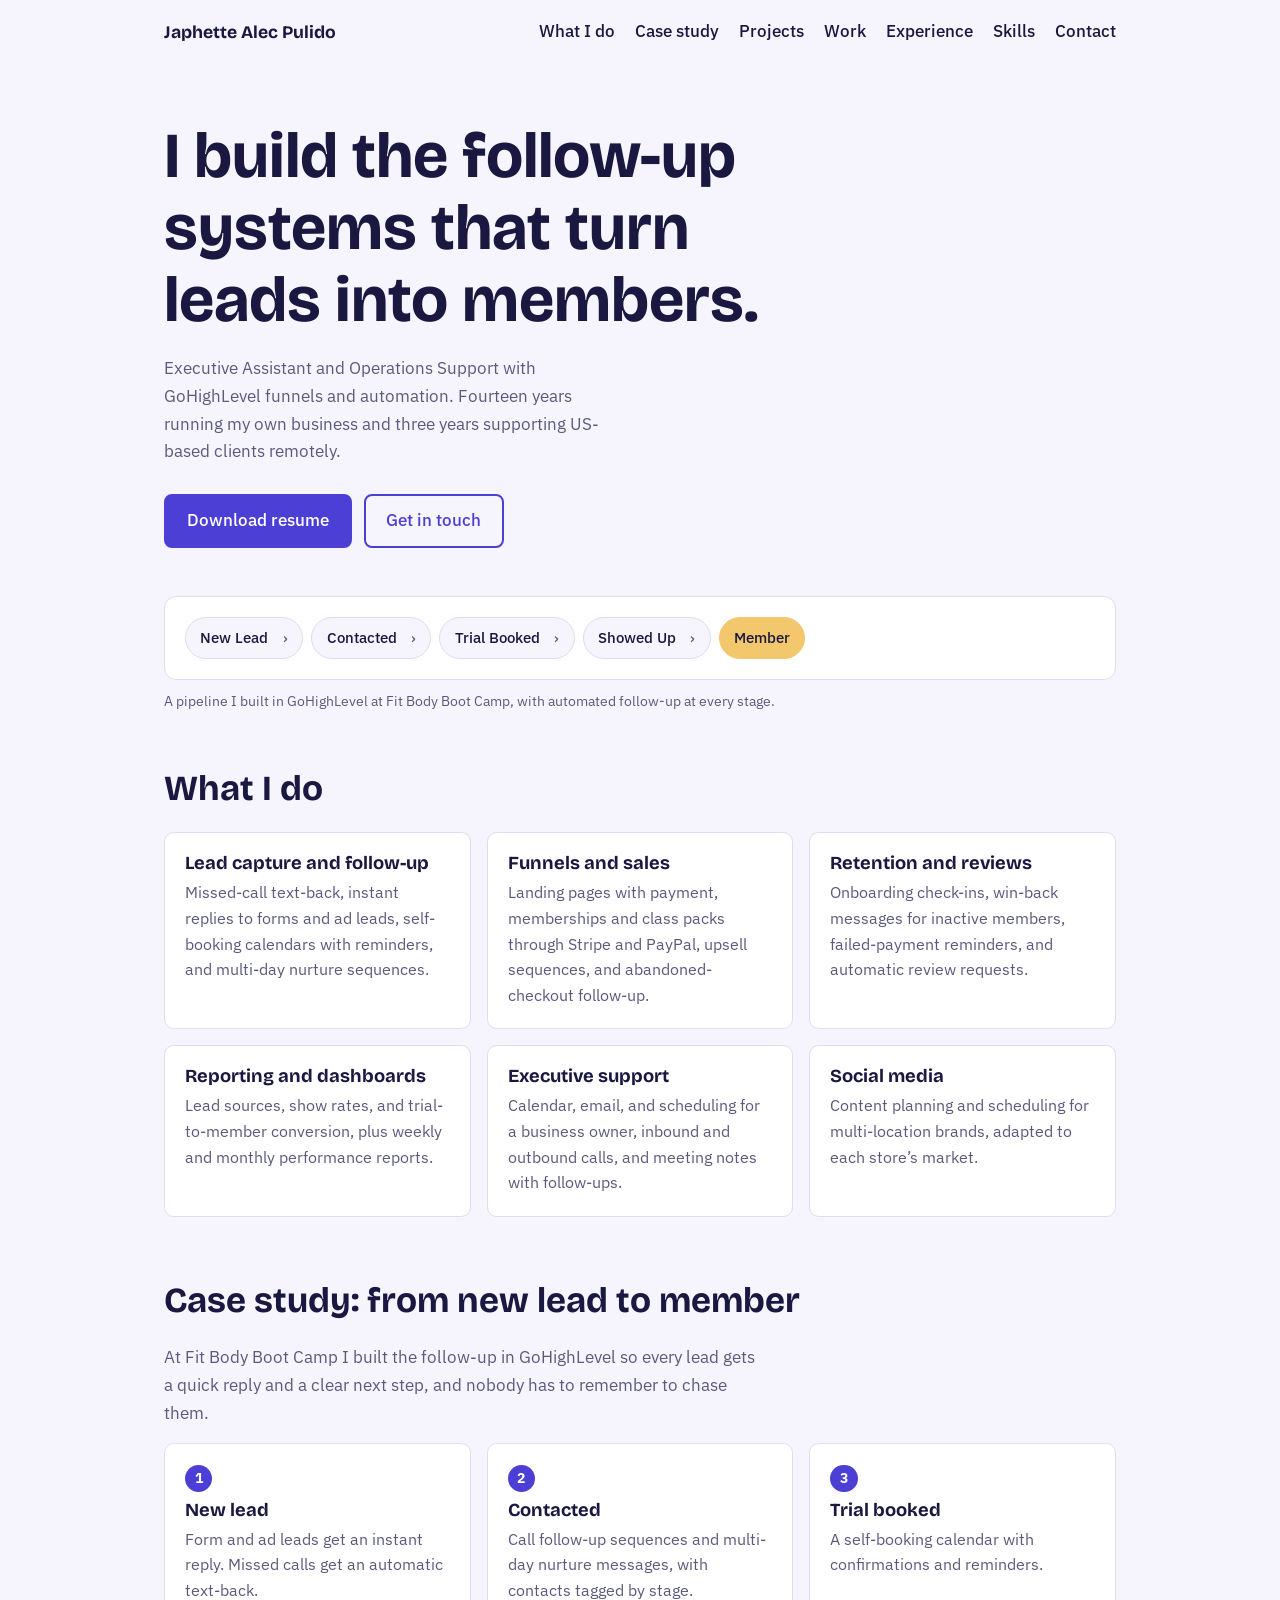
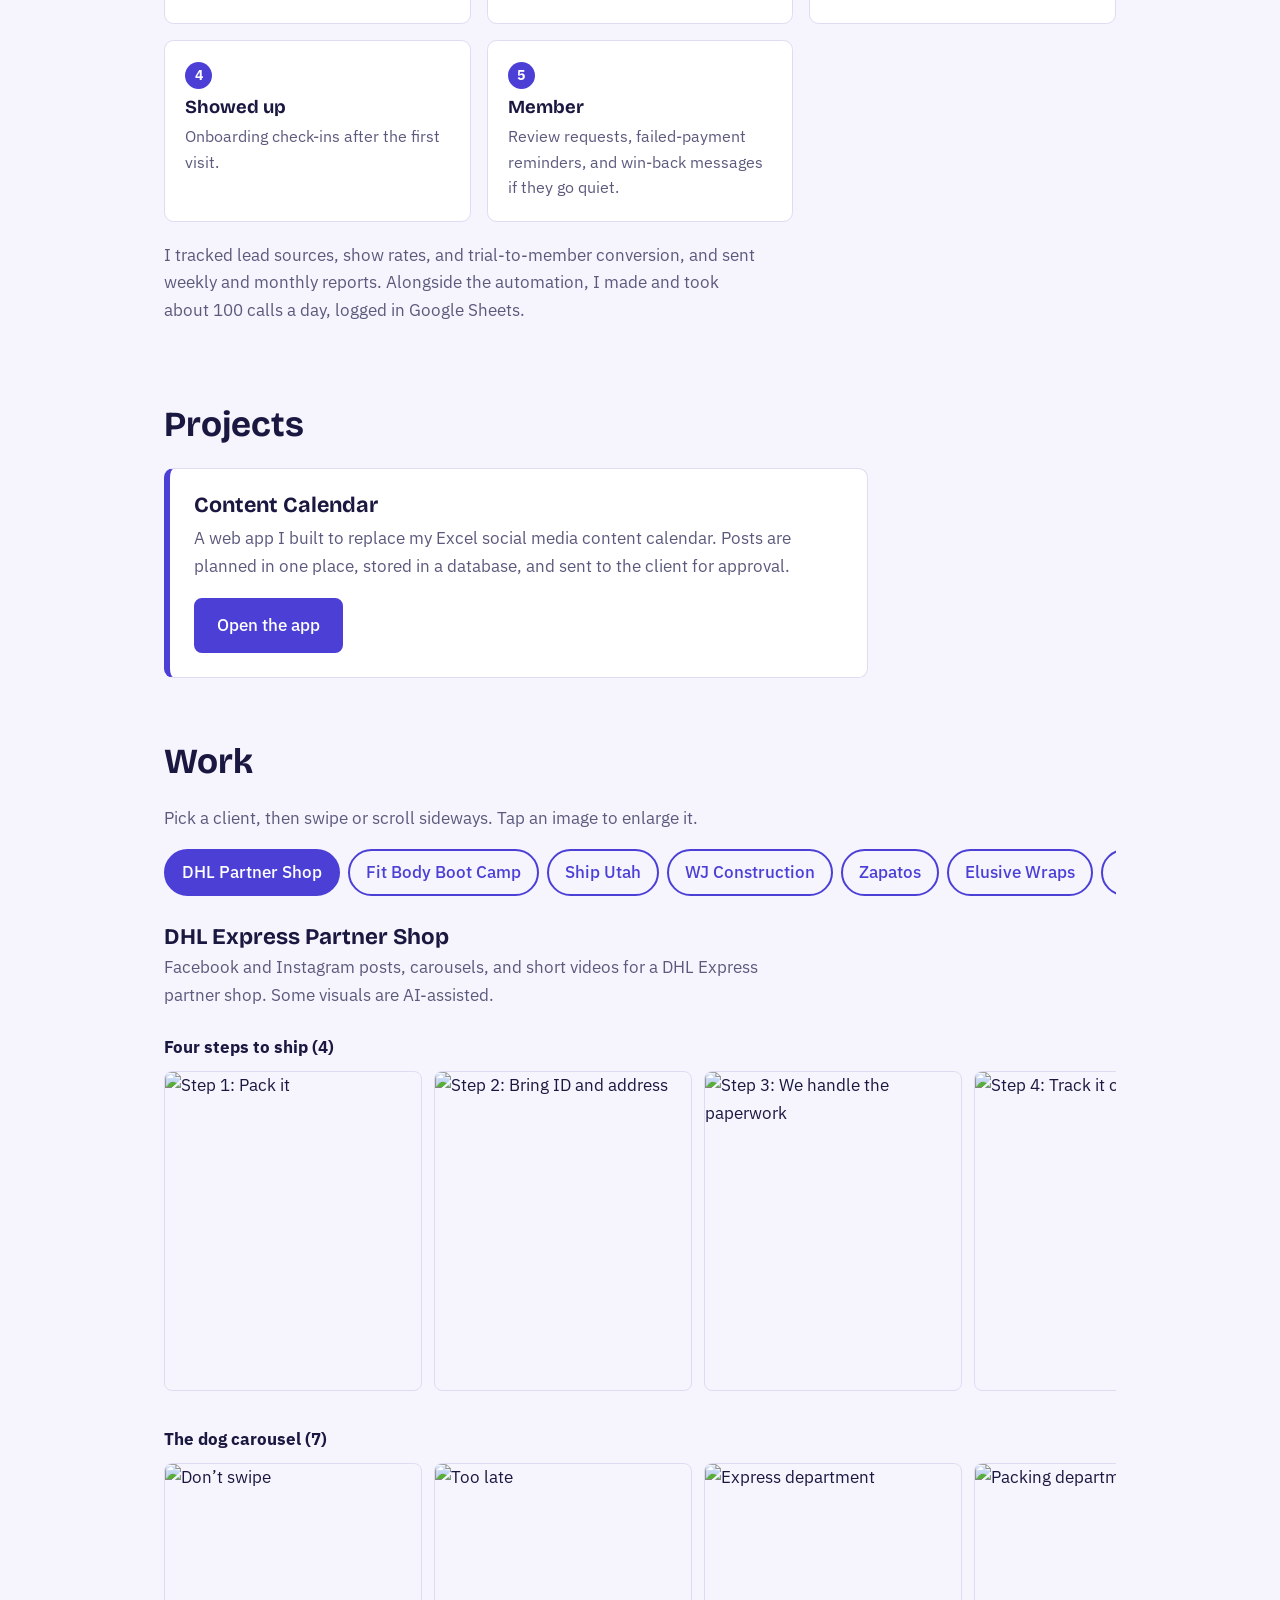
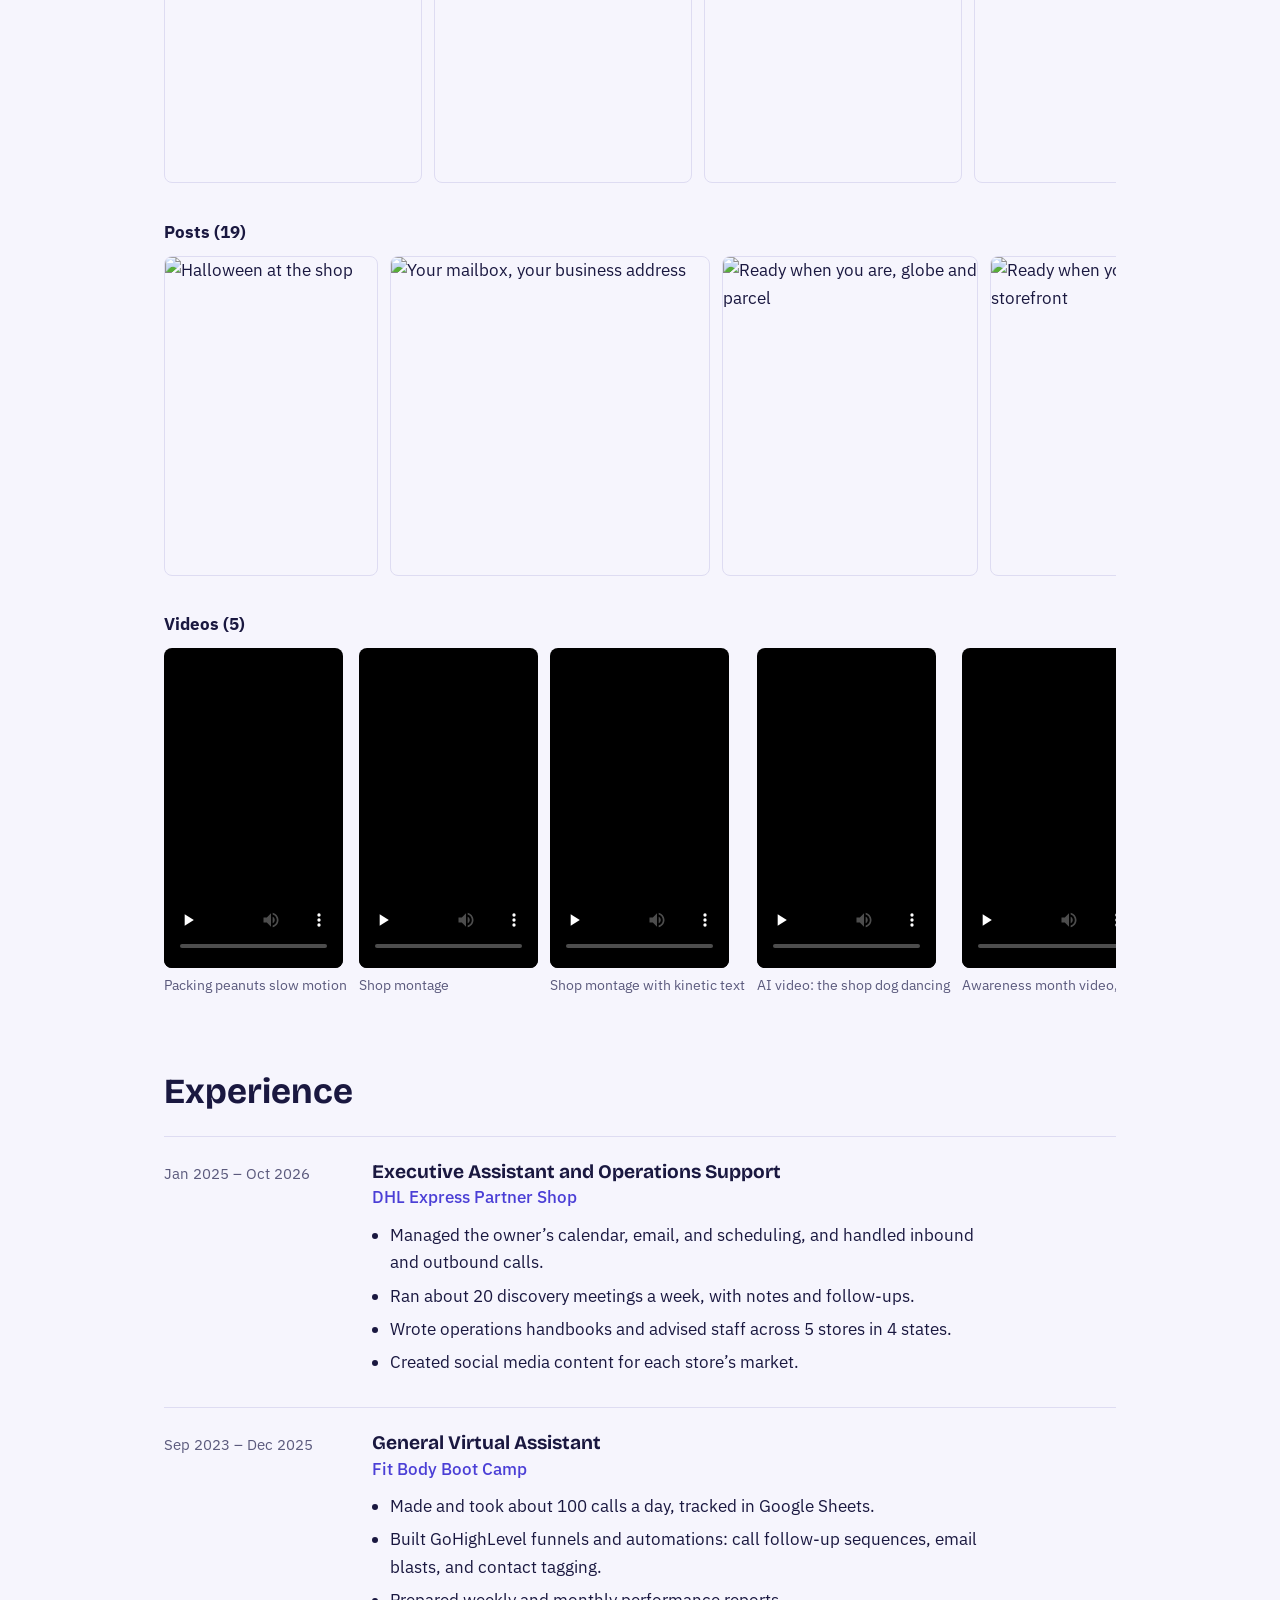
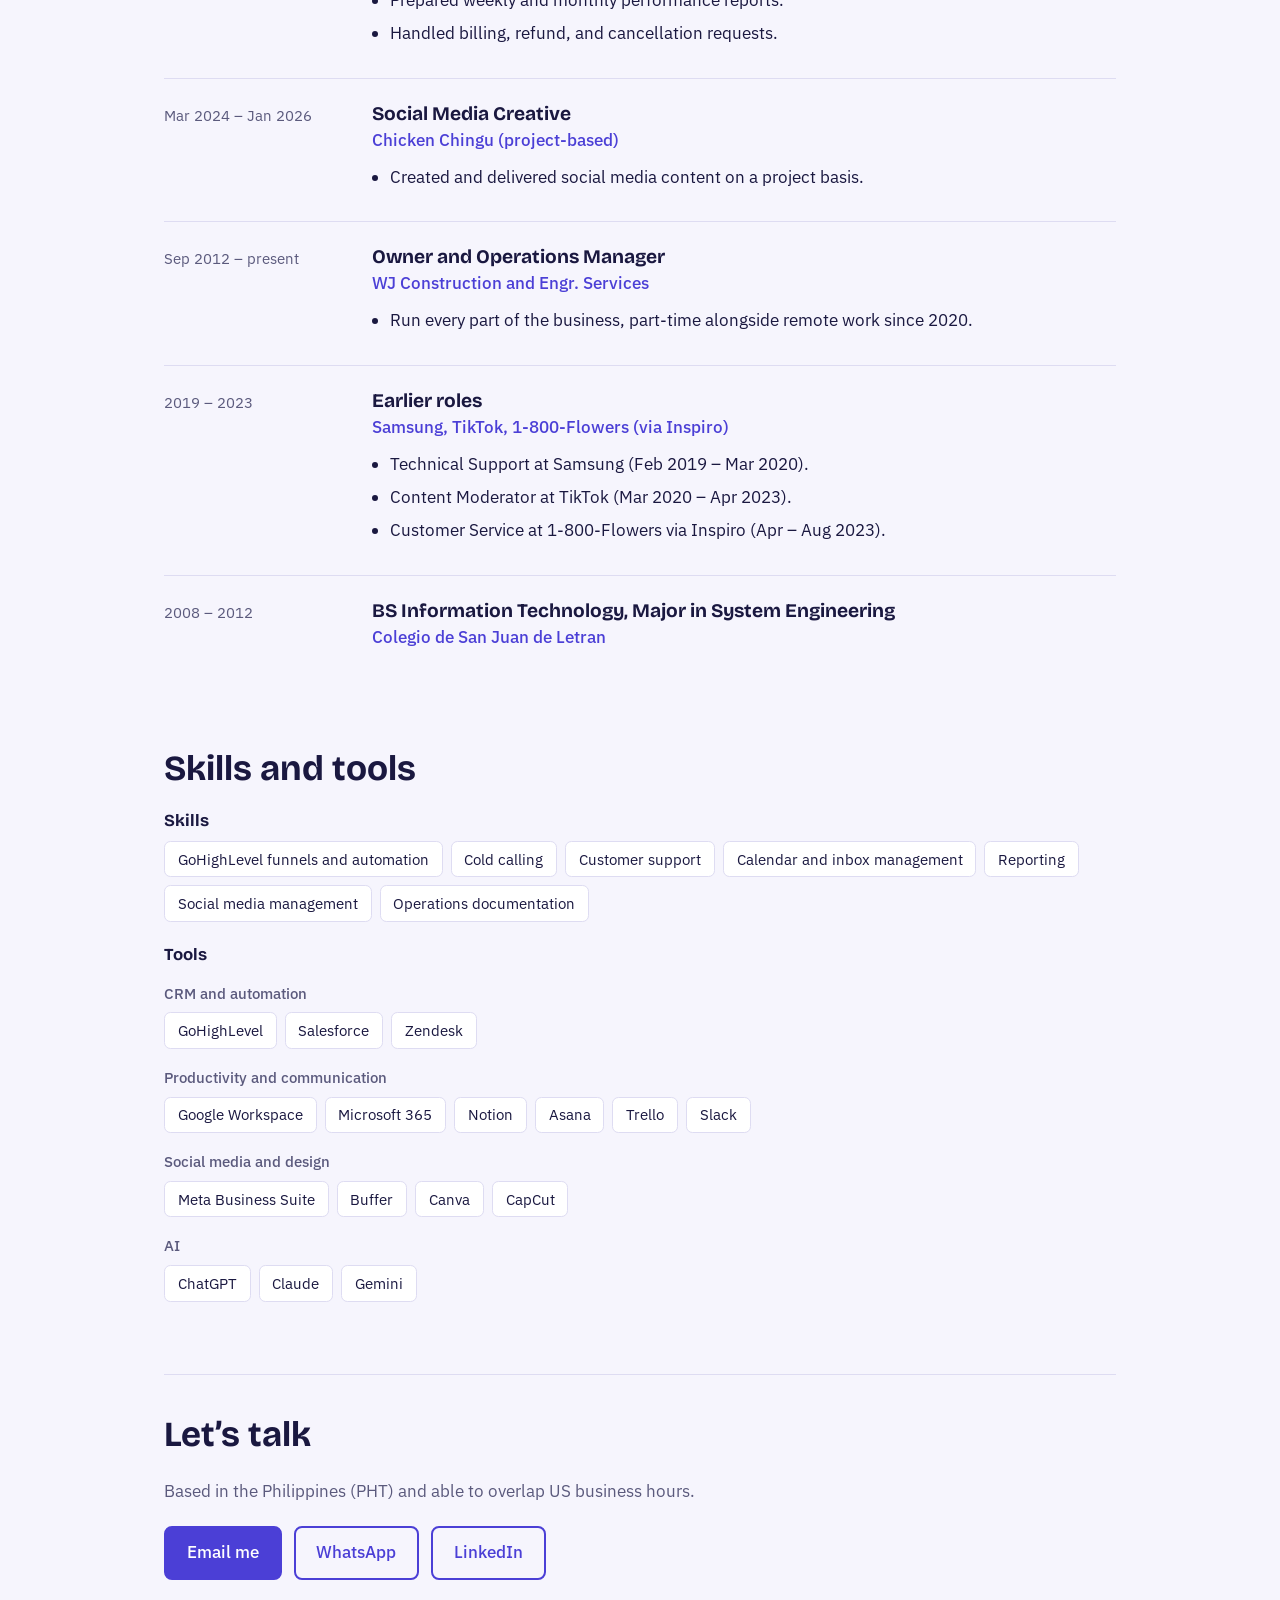
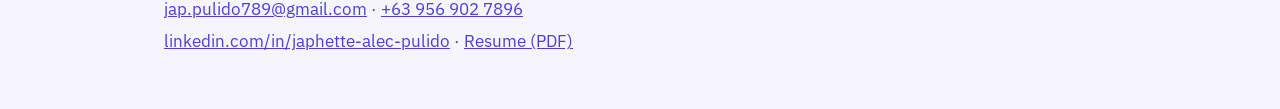
==== index.html @ 1666c993 "Add files via upload" ====
<!DOCTYPE html>
<html lang="en">
<head>
<meta charset="utf-8">
<meta name="viewport" content="width=device-width, initial-scale=1">
<title>Japhette Alec Pulido | Executive Assistant &amp; GoHighLevel Automation</title>
<meta name="theme-color" content="#4b3fd6">
<meta name="description" content="Executive Assistant and Operations Support with GoHighLevel funnels and automation experience. Based in the Philippines, available to overlap US business hours.">
<meta property="og:title" content="Japhette Alec Pulido | Executive Assistant &amp; GoHighLevel Automation">
<meta property="og:type" content="website">
<meta property="og:url" content="https://japhette-vms.github.io/">
<meta property="og:description" content="Executive Assistant and Operations Support with GoHighLevel funnels and automation. Based in the Philippines, available to overlap US business hours.">
<meta property="og:image" content="https://japhette-vms.github.io/og-image.png">
<meta name="twitter:card" content="summary_large_image">
<link rel="icon" href="data:image/svg+xml,%3Csvg xmlns=%27http://www.w3.org/2000/svg%27 viewBox=%270 0 100 100%27%3E%3Crect width=%27100%27 height=%27100%27 rx=%2722%27 fill=%27%234b3fd6%27/%3E%3Ctext x=%2750%27 y=%2768%27 font-size=%2756%27 text-anchor=%27middle%27 fill=%27white%27 font-family=%27sans-serif%27 font-weight=%27bold%27%3EJP%3C/text%3E%3C/svg%3E">
<link rel="preconnect" href="https://fonts.googleapis.com">
<link rel="preconnect" href="https://fonts.gstatic.com" crossorigin>
<link href="https://fonts.googleapis.com/css2?family=Bricolage+Grotesque:opsz,wght@12..96,500;12..96,700&family=IBM+Plex+Sans:wght@400;500&display=swap" rel="stylesheet">
<style>
:root{--bg:#f6f5fd;--surface:#fff;--ink:#1a1840;--muted:#5b5a7d;--line:#dedcf2;--accent:#4b3fd6;--accent-ink:#fff;--mark:#f3c76b}
@media (prefers-color-scheme:dark){:root{--bg:#13112b;--surface:#1d1a3f;--ink:#ecebfa;--muted:#a8a6cf;--line:#2f2b5e;--accent:#9c93ff;--accent-ink:#13112b;--mark:#c99a2e}}
*{box-sizing:border-box}
html{scroll-behavior:smooth}
body{margin:0;background:var(--bg);color:var(--ink);font:400 1.05rem/1.65 "IBM Plex Sans",system-ui,sans-serif}
h1,h2,h3{font-family:"Bricolage Grotesque","IBM Plex Sans",sans-serif;line-height:1.12;margin:0}
a{color:var(--accent)}
:focus-visible{outline:3px solid var(--accent);outline-offset:3px}
.wrap{max-width:62rem;margin:0 auto;padding:0 1.25rem}
nav{display:flex;justify-content:space-between;align-items:center;padding:1.1rem 0;gap:1rem;flex-wrap:wrap}
nav b{font-family:"Bricolage Grotesque",sans-serif;font-size:1.1rem}
nav div{display:flex;gap:1.25rem;flex-wrap:wrap}
nav a{color:var(--ink);text-decoration:none;font-weight:500}
nav a:hover{color:var(--accent)}
.hero{display:grid;grid-template-columns:1fr auto;gap:2rem;align-items:center;padding:3.5rem 0 2rem}
.hero h1{font-size:clamp(2.2rem,6vw,4rem);font-weight:700;max-width:16ch}
.hero p{max-width:46ch;color:var(--muted);margin:1.25rem 0 1.75rem}
.photo{width:11rem;height:11rem;border-radius:50%;object-fit:cover;border:4px solid var(--surface);box-shadow:0 0 0 2px var(--accent)}
.btns{display:flex;gap:.75rem;flex-wrap:wrap}
.btn{display:inline-block;padding:.7rem 1.3rem;border-radius:.5rem;font-weight:500;text-decoration:none;border:2px solid var(--accent)}
.btn.main{background:var(--accent);color:var(--accent-ink)}
.btn.alt{color:var(--accent)}
.pipe{list-style:none;margin:1rem 0 0;padding:1.25rem;background:var(--surface);border:1px solid var(--line);border-radius:.75rem;display:flex;gap:.5rem;flex-wrap:wrap;align-items:center}
.pipe li{padding:.45rem .9rem;border-radius:2rem;background:var(--bg);border:1px solid var(--line);font-weight:500;font-size:.95rem}
.pipe li:not(:last-child)::after{content:"›";margin-left:.9rem;color:var(--muted)}
.pipe li:last-child{background:var(--mark);color:#1a1840;border-color:var(--mark)}
.cap{color:var(--muted);font-size:.9rem;margin:.6rem 0 0}
section{padding:3.5rem 0 .5rem}
h2{font-size:clamp(1.6rem,4vw,2.2rem);margin-bottom:1.5rem}
.grid{display:grid;grid-template-columns:repeat(auto-fit,minmax(16rem,1fr));gap:1rem}
.grid>div{background:var(--surface);border:1px solid var(--line);border-radius:.6rem;padding:1.25rem}
.grid h3{font-size:1.15rem;margin-bottom:.4rem}
.grid p{margin:0;color:var(--muted);font-size:.97rem}
.job{display:grid;grid-template-columns:11rem 1fr;gap:1rem 2rem;padding:1.5rem 0;border-top:1px solid var(--line)}
.job time{color:var(--muted);font-size:.95rem}
.job h3{font-size:1.2rem}
.job .co{color:var(--accent);font-weight:500;margin:.15rem 0 .6rem}
.job ul{margin:0;padding-left:1.1rem;max-width:62ch}
.job li{margin-bottom:.35rem}
.proj{background:var(--surface);border:1px solid var(--line);border-left:6px solid var(--accent);border-radius:.6rem;padding:1.5rem;max-width:44rem}
.proj h3{font-size:1.35rem;margin-bottom:.5rem}
.proj p{margin:0 0 1.1rem;color:var(--muted)}
.group[hidden]{display:none}
.group h3{font-size:1.4rem}
.group h4{font-size:1.05rem;margin:1.5rem 0 .6rem}
.gd{color:var(--muted);max-width:60ch;margin:.3rem 0 1rem}
.tabs{display:flex;gap:.5rem;overflow-x:auto;padding-bottom:.5rem;margin-bottom:1.25rem}
.tabs button{font:inherit;font-weight:500;padding:.5rem 1rem;border-radius:2rem;border:2px solid var(--accent);background:transparent;color:var(--accent);cursor:pointer;white-space:nowrap}
.tabs button[aria-pressed=true]{background:var(--accent);color:var(--accent-ink)}
.strip{display:flex;gap:.75rem;overflow-x:auto;scroll-snap-type:x proximity;padding-bottom:.7rem}
.th{all:unset;cursor:zoom-in;flex:none;scroll-snap-align:start}
.th:focus-visible{outline:3px solid var(--accent);outline-offset:2px}
.th img{height:20rem;width:auto;display:block;border-radius:.5rem;border:1px solid var(--line)}
.strip figure{margin:0;flex:none;scroll-snap-align:start}
.strip video{height:20rem;display:block;background:#000;border-radius:.5rem}
figcaption{font-size:.9rem;color:var(--muted);margin-top:.3rem}
#lb{max-width:96vw;max-height:96vh;padding:0;border:0;background:transparent}
#lb img{max-width:96vw;max-height:92vh;display:block;border-radius:.5rem}
#lb::backdrop{background:rgba(0,0,0,.82)}
.chips{display:flex;flex-wrap:wrap;gap:.5rem;padding:0;list-style:none;margin:0}
.chips li{padding:.3rem .8rem;border:1px solid var(--line);background:var(--surface);border-radius:.4rem;font-size:.95rem}
.skills h3{font-size:1.05rem;margin:1.5rem 0 .6rem}
.steps{counter-reset:s}.steps>div{position:relative}.n{display:inline-grid;place-items:center;width:1.7rem;height:1.7rem;border-radius:50%;background:var(--accent);color:var(--accent-ink);font-weight:700;font-size:.9rem;margin-bottom:.5rem}
.tg{font-size:.95rem;color:var(--muted);font-weight:500;margin:1rem 0 .4rem;font-family:"IBM Plex Sans",sans-serif}
#lb .x{position:absolute;top:.5rem;right:.5rem;width:2.5rem;height:2.5rem;border-radius:50%;border:0;background:rgba(0,0,0,.65);color:#fff;font-size:1.4rem;line-height:1;cursor:pointer}
footer{margin-top:4rem;padding:2.5rem 0 3rem;border-top:1px solid var(--line)}
footer p{margin:.3rem 0;color:var(--muted)}
@media (max-width:640px){.hero{grid-template-columns:1fr}.photo{order:-1;width:8rem;height:8rem}.job{grid-template-columns:1fr;gap:.3rem}}
@media (prefers-reduced-motion:reduce){html{scroll-behavior:auto}}
</style>
</head>
<body>
<div class="wrap">
<nav><b>Japhette Alec Pulido</b><div><a href="#work">What I do</a><a href="#case-study">Case study</a><a href="#projects">Projects</a><a href="#my-work">Work</a><a href="#experience">Experience</a><a href="#skills">Skills</a><a href="#contact">Contact</a></div></nav>

<header class="hero">
<div>
<h1>I build the follow-up systems that turn leads into members.</h1>
<p>Executive Assistant and Operations Support with GoHighLevel funnels and automation. Fourteen years running my own business and three years supporting US-based clients remotely.</p>
<div class="btns"><a class="btn main" href="resume.pdf">Download resume</a><a class="btn alt" href="#contact">Get in touch</a></div>
</div>
<img class="photo" src="profile.jpg" alt="Portrait of Japhette Alec Pulido" onerror="this.style.display='none'">
</header>

<ol class="pipe" aria-label="Example lead pipeline I have built in GoHighLevel">
<li>New Lead</li><li>Contacted</li><li>Trial Booked</li><li>Showed Up</li><li>Member</li>
</ol>
<p class="cap">A pipeline I built in GoHighLevel at Fit Body Boot Camp, with automated follow-up at every stage.</p>

<section id="work">
<h2>What I do</h2>
<div class="grid">
<div><h3>Lead capture and follow-up</h3><p>Missed-call text-back, instant replies to forms and ad leads, self-booking calendars with reminders, and multi-day nurture sequences.</p></div>
<div><h3>Funnels and sales</h3><p>Landing pages with payment, memberships and class packs through Stripe and PayPal, upsell sequences, and abandoned-checkout follow-up.</p></div>
<div><h3>Retention and reviews</h3><p>Onboarding check-ins, win-back messages for inactive members, failed-payment reminders, and automatic review requests.</p></div>
<div><h3>Reporting and dashboards</h3><p>Lead sources, show rates, and trial-to-member conversion, plus weekly and monthly performance reports.</p></div>
<div><h3>Executive support</h3><p>Calendar, email, and scheduling for a business owner, inbound and outbound calls, and meeting notes with follow-ups.</p></div>
<div><h3>Social media</h3><p>Content planning and scheduling for multi-location brands, adapted to each store’s market.</p></div>
</div>
</section>

<section id="case-study">
<h2>Case study: from new lead to member</h2>
<p class="gd">At Fit Body Boot Camp I built the follow-up in GoHighLevel so every lead gets a quick reply and a clear next step, and nobody has to remember to chase them.</p>
<div class="grid steps">
<div><span class="n">1</span><h3>New lead</h3><p>Form and ad leads get an instant reply. Missed calls get an automatic text-back.</p></div>
<div><span class="n">2</span><h3>Contacted</h3><p>Call follow-up sequences and multi-day nurture messages, with contacts tagged by stage.</p></div>
<div><span class="n">3</span><h3>Trial booked</h3><p>A self-booking calendar with confirmations and reminders.</p></div>
<div><span class="n">4</span><h3>Showed up</h3><p>Onboarding check-ins after the first visit.</p></div>
<div><span class="n">5</span><h3>Member</h3><p>Review requests, failed-payment reminders, and win-back messages if they go quiet.</p></div>
</div>
<p class="gd" style="margin-top:1.25rem">I tracked lead sources, show rates, and trial-to-member conversion, and sent weekly and monthly reports. Alongside the automation, I made and took about 100 calls a day, logged in Google Sheets.</p>
</section>

<section id="projects">
<h2>Projects</h2>
<div class="proj">
<h3>Content Calendar</h3>
<p>A web app I built to replace my Excel social media content calendar. Posts are planned in one place, stored in a database, and sent to the client for approval.</p>
<a class="btn main" href="https://japhette-vms.github.io/content-calendar/" target="_blank" rel="noopener">Open the app</a>
</div>
</section>

<section id="my-work" class="work">
<h2>Work</h2>
<p class="gd">Pick a client, then swipe or scroll sideways. Tap an image to enlarge it.</p>
<div class="tabs" role="group" aria-label="Choose a client"><button type="button" data-g="g-dhl" aria-pressed="false">DHL Partner Shop</button><button type="button" data-g="g-fbbc" aria-pressed="false">Fit Body Boot Camp</button><button type="button" data-g="g-shiputah" aria-pressed="false">Ship Utah</button><button type="button" data-g="g-wj" aria-pressed="false">WJ Construction</button><button type="button" data-g="g-zap" aria-pressed="false">Zapatos</button><button type="button" data-g="g-elusive" aria-pressed="false">Elusive Wraps</button><button type="button" data-g="g-ai" aria-pressed="false">AI video</button></div>
<div class="group" id="g-dhl"><h3>DHL Express Partner Shop</h3><p class="gd">Facebook and Instagram posts, carousels, and short videos for a DHL Express partner shop. Some visuals are AI-assisted.</p><h4>Four steps to ship (4)</h4><div class="strip" tabindex="0" role="region" aria-label="DHL Express Partner Shop: Four steps to ship"><button type="button" class="th"><img src="work/t/dhl-01.jpg" data-full="work/dhl-01.jpg" decoding="async" alt="Step 1: Pack it" loading="lazy" width="886" height="1100"></button><button type="button" class="th"><img src="work/t/dhl-02.jpg" data-full="work/dhl-02.jpg" decoding="async" alt="Step 2: Bring ID and address" loading="lazy" width="886" height="1100"></button><button type="button" class="th"><img src="work/t/dhl-03.jpg" data-full="work/dhl-03.jpg" decoding="async" alt="Step 3: We handle the paperwork" loading="lazy" width="886" height="1100"></button><button type="button" class="th"><img src="work/t/dhl-04.jpg" data-full="work/dhl-04.jpg" decoding="async" alt="Step 4: Track it online" loading="lazy" width="886" height="1100"></button></div><h4>The dog carousel (7)</h4><div class="strip" tabindex="0" role="region" aria-label="DHL Express Partner Shop: The dog carousel"><button type="button" class="th"><img src="work/t/dhl-05.jpg" data-full="work/dhl-05.jpg" decoding="async" alt="Don’t swipe" loading="lazy" width="886" height="1100"></button><button type="button" class="th"><img src="work/t/dhl-06.jpg" data-full="work/dhl-06.jpg" decoding="async" alt="Too late" loading="lazy" width="886" height="1100"></button><button type="button" class="th"><img src="work/t/dhl-07.jpg" data-full="work/dhl-07.jpg" decoding="async" alt="Express department" loading="lazy" width="886" height="1100"></button><button type="button" class="th"><img src="work/t/dhl-08.jpg" data-full="work/dhl-08.jpg" decoding="async" alt="Packing department" loading="lazy" width="886" height="1100"></button><button type="button" class="th"><img src="work/t/dhl-09.jpg" data-full="work/dhl-09.jpg" decoding="async" alt="Customs department" loading="lazy" width="886" height="1100"></button><button type="button" class="th"><img src="work/t/dhl-10.jpg" data-full="work/dhl-10.jpg" decoding="async" alt="Tracking department" loading="lazy" width="886" height="1100"></button><button type="button" class="th"><img src="work/t/dhl-11.jpg" data-full="work/dhl-11.jpg" decoding="async" alt="Ship the world" loading="lazy" width="886" height="1100"></button></div><h4>Posts (19)</h4><div class="strip" tabindex="0" role="region" aria-label="DHL Express Partner Shop: Posts"><button type="button" class="th"><img src="work/t/dhl-12.jpg" data-full="work/dhl-12.jpg" decoding="async" alt="Halloween at the shop" loading="lazy" width="733" height="1100"></button><button type="button" class="th"><img src="work/t/dhl-13.jpg" data-full="work/dhl-13.jpg" decoding="async" alt="Your mailbox, your business address" loading="lazy" width="1100" height="1100"></button><button type="button" class="th"><img src="work/t/dhl-14.jpg" data-full="work/dhl-14.jpg" decoding="async" alt="Ready when you are, globe and parcel" loading="lazy" width="880" height="1100"></button><button type="button" class="th"><img src="work/t/dhl-15.jpg" data-full="work/dhl-15.jpg" decoding="async" alt="Ready when you are, storefront" loading="lazy" width="825" height="1100"></button><button type="button" class="th"><img src="work/t/dhl-16.jpg" data-full="work/dhl-16.jpg" decoding="async" alt="Ship more, do more with us banner" loading="lazy" width="1100" height="409"></button><button type="button" class="th"><img src="work/t/dhl-17.jpg" data-full="work/dhl-17.jpg" decoding="async" alt="Need it printed?" loading="lazy" width="1100" height="1100"></button><button type="button" class="th"><img src="work/t/dhl-18.jpg" data-full="work/dhl-18.jpg" decoding="async" alt="Ask us anything Thursday" loading="lazy" width="1100" height="1100"></button><button type="button" class="th"><img src="work/t/dhl-19.jpg" data-full="work/dhl-19.jpg" decoding="async" alt="From our counter to their door" loading="lazy" width="886" height="1100"></button><button type="button" class="th"><img src="work/t/dhl-20.jpg" data-full="work/dhl-20.jpg" decoding="async" alt="Not sure which service fits?" loading="lazy" width="886" height="1100"></button><button type="button" class="th"><img src="work/t/dhl-21.jpg" data-full="work/dhl-21.jpg" decoding="async" alt="Track every shipment" loading="lazy" width="1100" height="581"></button><button type="button" class="th"><img src="work/t/dhl-22.jpg" data-full="work/dhl-22.jpg" decoding="async" alt="Holiday gifts going overseas?" loading="lazy" width="886" height="1100"></button><button type="button" class="th"><img src="work/t/dhl-23.jpg" data-full="work/dhl-23.jpg" decoding="async" alt="Thank you for shipping with us" loading="lazy" width="886" height="1100"></button><button type="button" class="th"><img src="work/t/dhl-24.jpg" data-full="work/dhl-24.jpg" decoding="async" alt="Veterans Day" loading="lazy" width="886" height="1100"></button><button type="button" class="th"><img src="work/t/dhl-25.jpg" data-full="work/dhl-25.jpg" decoding="async" alt="Did you know: DHL’s first couriers" loading="lazy" width="1100" height="733"></button><button type="button" class="th"><img src="work/t/dhl-26.jpg" data-full="work/dhl-26.jpg" decoding="async" alt="Did you know: the initials in DHL" loading="lazy" width="733" height="1100"></button><button type="button" class="th"><img src="work/t/dhl-27.jpg" data-full="work/dhl-27.jpg" decoding="async" alt="Breast Cancer Awareness Month banner" loading="lazy" width="1100" height="619"></button><button type="button" class="th"><img src="work/t/dhl-28.jpg" data-full="work/dhl-28.jpg" decoding="async" alt="Breast Cancer Awareness Month poster" loading="lazy" width="825" height="1100"></button><button type="button" class="th"><img src="work/t/dhl-29.jpg" data-full="work/dhl-29.jpg" decoding="async" alt="At the DHL counter" loading="lazy" width="1100" height="733"></button><button type="button" class="th"><img src="work/t/dhl-30.jpg" data-full="work/dhl-30.jpg" decoding="async" alt="Pointing out destinations on the map" loading="lazy" width="1100" height="733"></button></div><h4>Videos (5)</h4><div class="strip" tabindex="0" role="region" aria-label="DHL Express Partner Shop: Videos"><figure><video controls playsinline preload="none" poster="work/t/dhl-31.jpg" style="width:11.2rem"><source src="work/dhl-31.mp4" type="video/mp4"></video><figcaption>Packing peanuts slow motion</figcaption></figure><figure><video controls playsinline preload="none" poster="work/t/dhl-32.jpg" style="width:11.2rem"><source src="work/dhl-32.mp4" type="video/mp4"></video><figcaption>Shop montage</figcaption></figure><figure><video controls playsinline preload="none" poster="work/t/dhl-33.jpg" style="width:11.2rem"><source src="work/dhl-33.mp4" type="video/mp4"></video><figcaption>Shop montage with kinetic text</figcaption></figure><figure><video controls playsinline preload="none" poster="work/t/dhl-34.jpg" style="width:11.2rem"><source src="work/dhl-34.mp4" type="video/mp4"></video><figcaption>AI video: the shop dog dancing</figcaption></figure><figure><video controls playsinline preload="none" poster="work/t/dhl-35.jpg" style="width:11.2rem"><source src="work/dhl-35.mp4" type="video/mp4"></video><figcaption>Awareness month video, made in Canva</figcaption></figure></div></div>
<div class="group" id="g-shiputah"><h3>Ship Utah Consulting</h3><p class="gd">A client testimonial quote and the “Signs of Chaos” mail center series.</p><h4>Posts (4)</h4><div class="strip" tabindex="0" role="region" aria-label="Ship Utah Consulting: Posts"><button type="button" class="th"><img src="work/t/shiputah-36.jpg" data-full="work/shiputah-36.jpg" decoding="async" alt="Client testimonial quote" loading="lazy" width="880" height="1100"></button><button type="button" class="th"><img src="work/t/shiputah-37.jpg" data-full="work/shiputah-37.jpg" decoding="async" alt="Signs of Chaos" loading="lazy" width="880" height="1100"></button><button type="button" class="th"><img src="work/t/shiputah-38.jpg" data-full="work/shiputah-38.jpg" decoding="async" alt="Sign 1: You’re the only one who knows" loading="lazy" width="880" height="1100"></button><button type="button" class="th"><img src="work/t/shiputah-39.jpg" data-full="work/shiputah-39.jpg" decoding="async" alt="Sign 2: Your SOPs live in your head" loading="lazy" width="880" height="1100"></button></div></div>
<div class="group" id="g-fbbc"><h3>Fit Body Boot Camp</h3><p class="gd">Ad and community post graphics. Visuals are AI-assisted.</p><h4>Posts (4)</h4><div class="strip" tabindex="0" role="region" aria-label="Fit Body Boot Camp: Posts"><button type="button" class="th"><img src="work/t/fbbc-40.jpg" data-full="work/fbbc-40.jpg" decoding="async" alt="30 minutes, real results ad" loading="lazy" width="882" height="1100"></button><button type="button" class="th"><img src="work/t/fbbc-41.jpg" data-full="work/fbbc-41.jpg" decoding="async" alt="Join the Fit Body family" loading="lazy" width="1100" height="1100"></button><button type="button" class="th"><img src="work/t/fbbc-42.jpg" data-full="work/fbbc-42.jpg" decoding="async" alt="Bring a Friend Friday" loading="lazy" width="886" height="1100"></button><button type="button" class="th"><img src="work/t/fbbc-45.jpg" data-full="work/fbbc-45.jpg" decoding="async" alt="Crush the class" loading="lazy" width="886" height="1100"></button></div></div>
<div class="group" id="g-wj"><h3>WJ Construction and Engr. Services</h3><p class="gd">Social media posts for CCTV and network cabling services. Visuals are AI-assisted.</p><h4>Posts (4)</h4><div class="strip" tabindex="0" role="region" aria-label="WJ Construction and Engr. Services: Posts"><button type="button" class="th"><img src="work/t/wj-47.jpg" data-full="work/wj-47.jpg" decoding="async" alt="5 signs your CCTV needs an upgrade" loading="lazy" width="886" height="1100"></button><button type="button" class="th"><img src="work/t/wj-48.jpg" data-full="work/wj-48.jpg" decoding="async" alt="Connecting the future, one cable at a time" loading="lazy" width="886" height="1100"></button><button type="button" class="th"><img src="work/t/wj-49.jpg" data-full="work/wj-49.jpg" decoding="async" alt="Security blind spot detected" loading="lazy" width="886" height="1100"></button><button type="button" class="th"><img src="work/t/wj-50.jpg" data-full="work/wj-50.jpg" decoding="async" alt="How we plan a camera layout" loading="lazy" width="886" height="1100"></button></div></div>
<div class="group" id="g-zap"><h3>Zapatos</h3><p class="gd">Product and lifestyle posts for my own shoe store. Lifestyle visuals are AI-assisted.</p><h4>Product drops (3)</h4><div class="strip" tabindex="0" role="region" aria-label="Zapatos: Product drops"><button type="button" class="th"><img src="work/t/zap-51.jpg" data-full="work/zap-51.jpg" decoding="async" alt="AE86 Tofu Shop Edition" loading="lazy" width="880" height="1100"></button><button type="button" class="th"><img src="work/t/zap-52.jpg" data-full="work/zap-52.jpg" decoding="async" alt="Patchwork Low" loading="lazy" width="880" height="1100"></button><button type="button" class="th"><img src="work/t/zap-53.jpg" data-full="work/zap-53.jpg" decoding="async" alt="Suede slides, size 42" loading="lazy" width="880" height="1100"></button></div><h4>Lifestyle posts (5)</h4><div class="strip" tabindex="0" role="region" aria-label="Zapatos: Lifestyle posts"><button type="button" class="th"><img src="work/t/zap-54.jpg" data-full="work/zap-54.jpg" decoding="async" alt="Sneaker or loafer?" loading="lazy" width="614" height="1100"></button><button type="button" class="th"><img src="work/t/zap-55.jpg" data-full="work/zap-55.jpg" decoding="async" alt="New arrivals" loading="lazy" width="886" height="1100"></button><button type="button" class="th"><img src="work/t/zap-56.jpg" data-full="work/zap-56.jpg" decoding="async" alt="One pair, three outfits" loading="lazy" width="886" height="1100"></button><button type="button" class="th"><img src="work/t/zap-57.jpg" data-full="work/zap-57.jpg" decoding="async" alt="Unboxing, sole first" loading="lazy" width="886" height="1100"></button><button type="button" class="th"><img src="work/t/zap-58.jpg" data-full="work/zap-58.jpg" decoding="async" alt="Phone, shoebox, and tape measure scene" loading="lazy" width="886" height="1100"></button></div></div>
<div class="group" id="g-elusive"><h3>Elusive Wraps (brand concepts)</h3><p class="gd">Logo and brand board explorations for a Sydney wraps, PPF, and tint business. AI-assisted concept work.</p><h4>Logos (8)</h4><div class="strip" tabindex="0" role="region" aria-label="Elusive Wraps (brand concepts): Logos"><button type="button" class="th"><img src="work/t/elusive-59.jpg" data-full="work/elusive-59.jpg" decoding="async" alt="Hex badge logo" loading="lazy" width="1100" height="1100"></button><button type="button" class="th"><img src="work/t/elusive-60.jpg" data-full="work/elusive-60.jpg" decoding="async" alt="Speed wordmark with blue accents" loading="lazy" width="1100" height="550"></button><button type="button" class="th"><img src="work/t/elusive-61.jpg" data-full="work/elusive-61.jpg" decoding="async" alt="Angular fox logo" loading="lazy" width="1100" height="733"></button><button type="button" class="th"><img src="work/t/elusive-62.jpg" data-full="work/elusive-62.jpg" decoding="async" alt="Chameleon logo" loading="lazy" width="1100" height="550"></button><button type="button" class="th"><img src="work/t/elusive-63.jpg" data-full="work/elusive-63.jpg" decoding="async" alt="Panther emblem" loading="lazy" width="1100" height="733"></button><button type="button" class="th"><img src="work/t/elusive-64.jpg" data-full="work/elusive-64.jpg" decoding="async" alt="Red speed emblem" loading="lazy" width="1100" height="733"></button><button type="button" class="th"><img src="work/t/elusive-65.jpg" data-full="work/elusive-65.jpg" decoding="async" alt="Vinyl peel logo" loading="lazy" width="1100" height="733"></button><button type="button" class="th"><img src="work/t/elusive-66.jpg" data-full="work/elusive-66.jpg" decoding="async" alt="Carbon fiber wordmark" loading="lazy" width="1100" height="550"></button></div><h4>Brand boards (9)</h4><div class="strip" tabindex="0" role="region" aria-label="Elusive Wraps (brand concepts): Brand boards"><button type="button" class="th"><img src="work/t/elusive-67.jpg" data-full="work/elusive-67.jpg" decoding="async" alt="Hex badge brand board" loading="lazy" width="1100" height="733"></button><button type="button" class="th"><img src="work/t/elusive-68.jpg" data-full="work/elusive-68.jpg" decoding="async" alt="Speed brand board in blue" loading="lazy" width="1100" height="733"></button><button type="button" class="th"><img src="work/t/elusive-69.jpg" data-full="work/elusive-69.jpg" decoding="async" alt="Speed brand board in red" loading="lazy" width="1100" height="733"></button><button type="button" class="th"><img src="work/t/elusive-70.jpg" data-full="work/elusive-70.jpg" decoding="async" alt="Geometric fox brand board" loading="lazy" width="1100" height="733"></button><button type="button" class="th"><img src="work/t/elusive-71.jpg" data-full="work/elusive-71.jpg" decoding="async" alt="Panther brand board" loading="lazy" width="1100" height="733"></button><button type="button" class="th"><img src="work/t/elusive-72.jpg" data-full="work/elusive-72.jpg" decoding="async" alt="Chameleon brand board" loading="lazy" width="1100" height="733"></button><button type="button" class="th"><img src="work/t/elusive-73.jpg" data-full="work/elusive-73.jpg" decoding="async" alt="Vinyl peel brand board" loading="lazy" width="1100" height="733"></button><button type="button" class="th"><img src="work/t/elusive-74.jpg" data-full="work/elusive-74.jpg" decoding="async" alt="Color-shift brand board" loading="lazy" width="1100" height="733"></button><button type="button" class="th"><img src="work/t/elusive-75.jpg" data-full="work/elusive-75.jpg" decoding="async" alt="Stealth brand board" loading="lazy" width="1100" height="733"></button></div></div>
<div class="group" id="g-ai"><h3>AI video</h3><p class="gd">Short clips made with Higgsfield AI.</p><h4>Videos (6)</h4><div class="strip" tabindex="0" role="region" aria-label="AI video: Videos"><figure><video controls playsinline preload="none" poster="work/t/ai-76.jpg" style="width:11.2rem"><source src="work/ai-76.mp4" type="video/mp4"></video><figcaption>White sports car at night</figcaption></figure><figure><video controls playsinline preload="none" poster="work/t/ai-77.jpg" style="width:11.0rem"><source src="work/ai-77.mp4" type="video/mp4"></video><figcaption>Black SUV in the smoke</figcaption></figure><figure><video controls playsinline preload="none" poster="work/t/ai-78.jpg" style="width:35.6rem"><source src="work/ai-78.mp4" type="video/mp4"></video><figcaption>Group dance</figcaption></figure><figure><video controls playsinline preload="none" poster="work/t/ai-79.jpg" style="width:11.2rem"><source src="work/ai-79.mp4" type="video/mp4"></video><figcaption>Two dancers in a purple studio</figcaption></figure><figure><video controls playsinline preload="none" poster="work/t/ai-80.jpg" style="width:35.6rem"><source src="work/ai-80.mp4" type="video/mp4"></video><figcaption>AE86 sneaker spin</figcaption></figure><figure><video controls playsinline preload="none" poster="work/t/ai-81.jpg" style="width:35.6rem"><source src="work/ai-81.mp4" type="video/mp4"></video><figcaption>Blue and white sneaker spin</figcaption></figure></div></div>
</section>
<section id="experience">
<h2>Experience</h2>
<article class="job"><time>Jan 2025 – Oct 2026</time><div><h3>Executive Assistant and Operations Support</h3><div class="co">DHL Express Partner Shop</div><ul>
<li>Managed the owner’s calendar, email, and scheduling, and handled inbound and outbound calls.</li>
<li>Ran about 20 discovery meetings a week, with notes and follow-ups.</li>
<li>Wrote operations handbooks and advised staff across 5 stores in 4 states.</li>
<li>Created social media content for each store’s market.</li></ul></div></article>
<article class="job"><time>Sep 2023 – Dec 2025</time><div><h3>General Virtual Assistant</h3><div class="co">Fit Body Boot Camp</div><ul>
<li>Made and took about 100 calls a day, tracked in Google Sheets.</li>
<li>Built GoHighLevel funnels and automations: call follow-up sequences, email blasts, and contact tagging.</li>
<li>Prepared weekly and monthly performance reports.</li>
<li>Handled billing, refund, and cancellation requests.</li></ul></div></article>
<article class="job"><time>Mar 2024 – Jan 2026</time><div><h3>Social Media Creative</h3><div class="co">Chicken Chingu (project-based)</div><ul>
<li>Created and delivered social media content on a project basis.</li></ul></div></article>
<article class="job"><time>Sep 2012 – present</time><div><h3>Owner and Operations Manager</h3><div class="co">WJ Construction and Engr. Services</div><ul>
<li>Run every part of the business, part-time alongside remote work since 2020.</li></ul></div></article>
<article class="job"><time>2019 – 2023</time><div><h3>Earlier roles</h3><div class="co">Samsung, TikTok, 1-800-Flowers (via Inspiro)</div><ul>
<li>Technical Support at Samsung (Feb 2019 – Mar 2020).</li>
<li>Content Moderator at TikTok (Mar 2020 – Apr 2023).</li>
<li>Customer Service at 1-800-Flowers via Inspiro (Apr – Aug 2023).</li></ul></div></article>
<article class="job"><time>2008 – 2012</time><div><h3>BS Information Technology, Major in System Engineering</h3><div class="co">Colegio de San Juan de Letran</div></div></article>
</section>

<section id="skills" class="skills">
<h2>Skills and tools</h2>
<h3>Skills</h3>
<ul class="chips"><li>GoHighLevel funnels and automation</li><li>Cold calling</li><li>Customer support</li><li>Calendar and inbox management</li><li>Reporting</li><li>Social media management</li><li>Operations documentation</li></ul>
<h3>Tools</h3>
<h4 class="tg">CRM and automation</h4><ul class="chips"><li>GoHighLevel</li><li>Salesforce</li><li>Zendesk</li></ul>
<h4 class="tg">Productivity and communication</h4><ul class="chips"><li>Google Workspace</li><li>Microsoft 365</li><li>Notion</li><li>Asana</li><li>Trello</li><li>Slack</li></ul>
<h4 class="tg">Social media and design</h4><ul class="chips"><li>Meta Business Suite</li><li>Buffer</li><li>Canva</li><li>CapCut</li></ul>
<h4 class="tg">AI</h4><ul class="chips"><li>ChatGPT</li><li>Claude</li><li>Gemini</li></ul>
</section>

<footer id="contact">
<h2>Let’s talk</h2>
<p>Based in the Philippines (PHT) and able to overlap US business hours.</p>
<div class="btns" style="margin:1.25rem 0 1rem">
<a class="btn main" href="mailto:jap.pulido789@gmail.com">Email me</a>
<a class="btn alt" href="https://wa.me/639569027896" target="_blank" rel="noopener">WhatsApp</a>
<a class="btn alt" href="https://www.linkedin.com/in/japhette-alec-pulido/" target="_blank" rel="noopener">LinkedIn</a>
</div>
<p><a href="mailto:jap.pulido789@gmail.com">jap.pulido789@gmail.com</a> · <a href="https://wa.me/639569027896" target="_blank" rel="noopener">+63 956 902 7896</a></p>
<p><a href="https://www.linkedin.com/in/japhette-alec-pulido/" target="_blank" rel="noopener">linkedin.com/in/japhette-alec-pulido</a> · <a href="resume.pdf">Resume (PDF)</a></p>
</footer>
</div>
<dialog id="lb" aria-label="Enlarged image"><img alt=""><button type="button" class="x" aria-label="Close">×</button></dialog>
<script>
(function(){var w=document.getElementById("my-work"),b=[].slice.call(w.querySelectorAll(".tabs button")),g=[].slice.call(w.querySelectorAll(".group"));
function show(id){b.forEach(function(x){x.setAttribute("aria-pressed",x.dataset.g===id)});g.forEach(function(x){x.hidden=x.id!==id})}
b.forEach(function(x){x.addEventListener("click",function(){show(x.dataset.g)})});show(b[0].dataset.g);
var d=document.getElementById("lb"),i=d.querySelector("img");
w.addEventListener("click",function(e){var t=e.target.closest(".th img");if(t){i.src=t.dataset.full||t.src;i.alt=t.alt;d.showModal()}});
d.addEventListener("click",function(){d.close()});})();
</script>
</body>
</html>
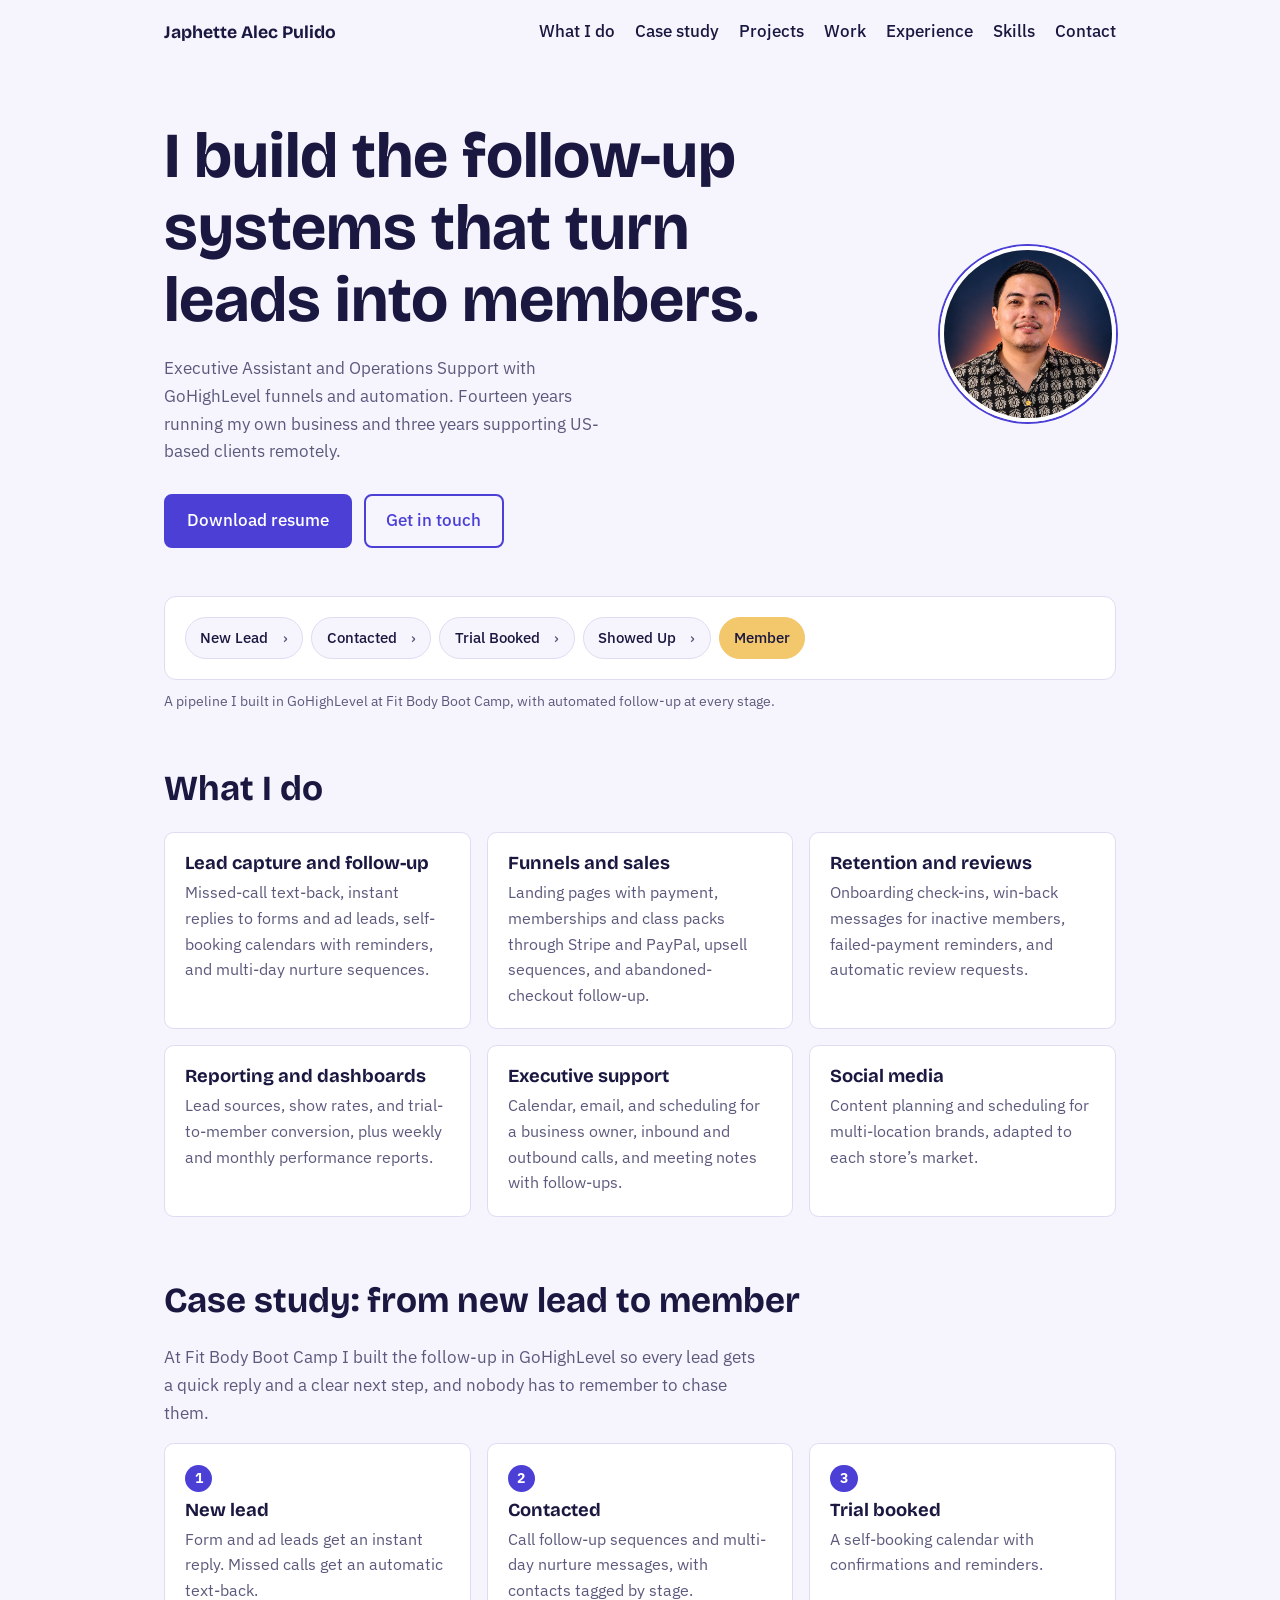
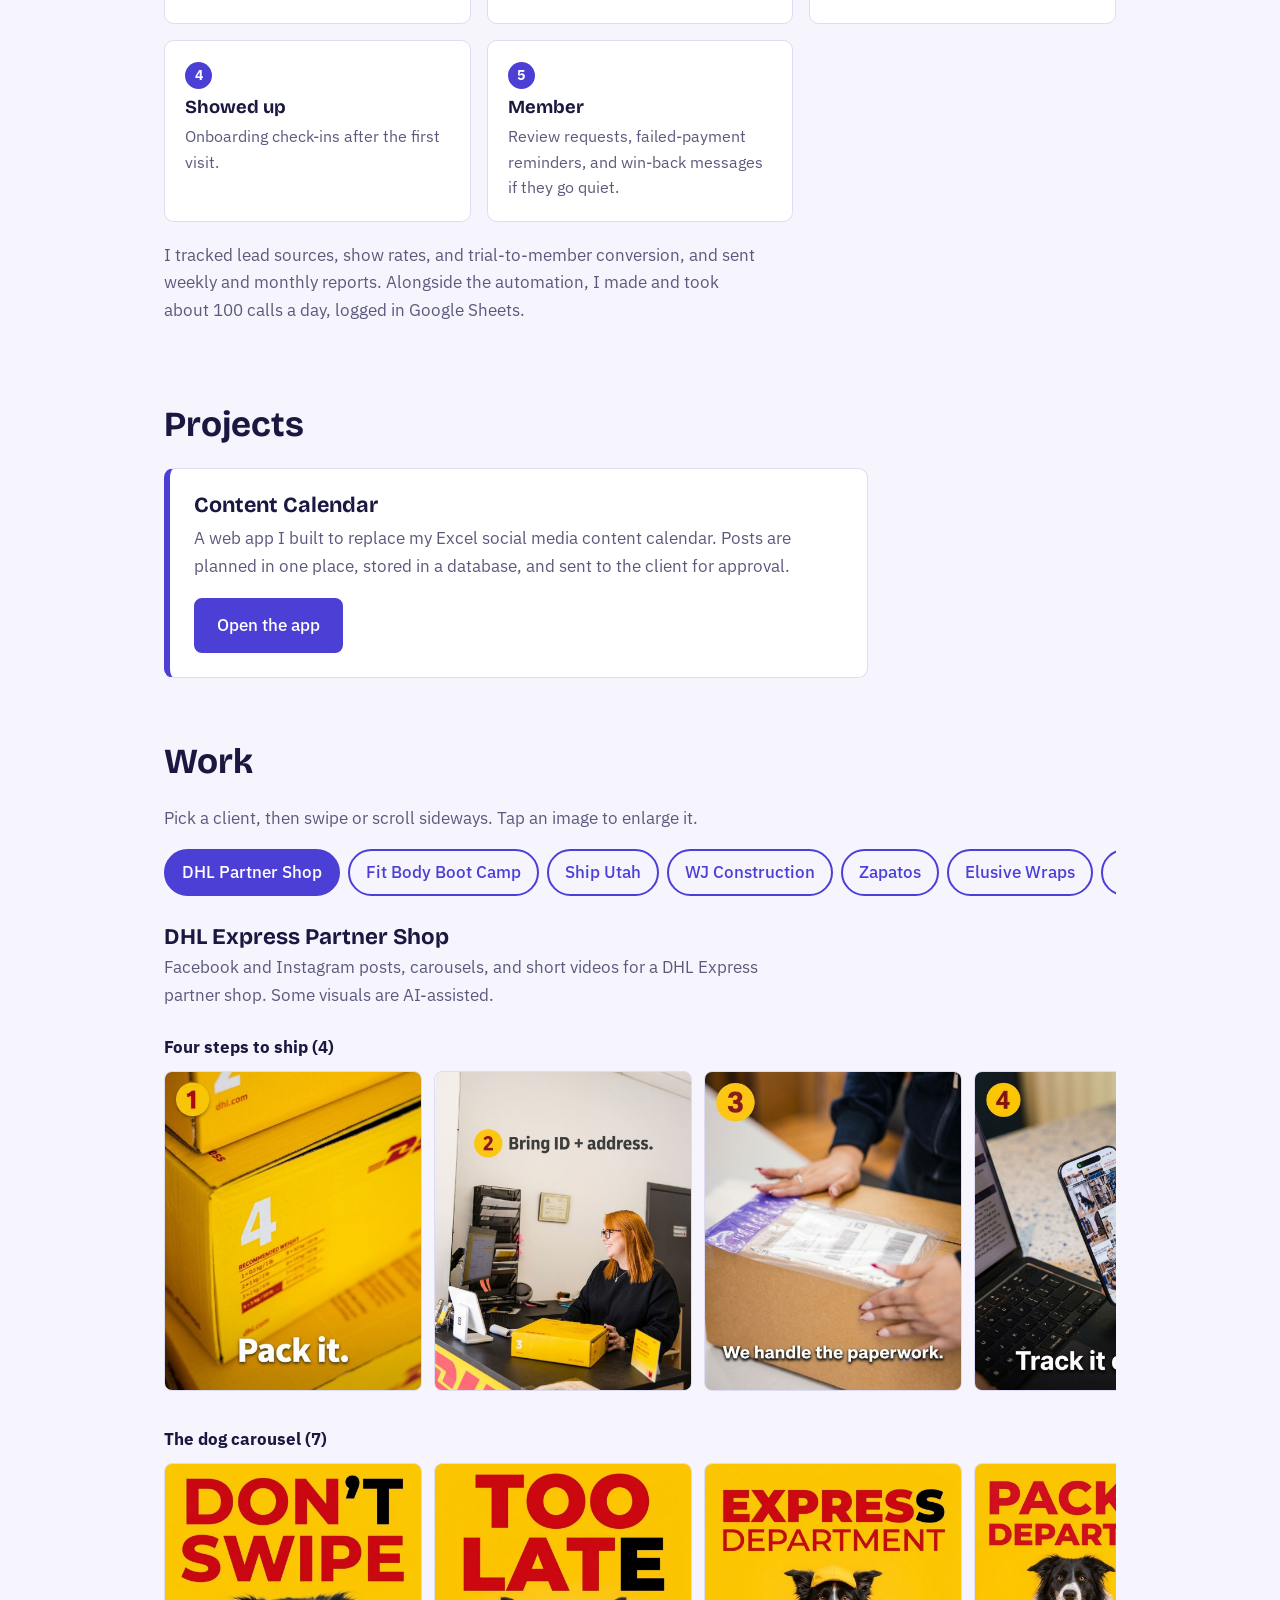
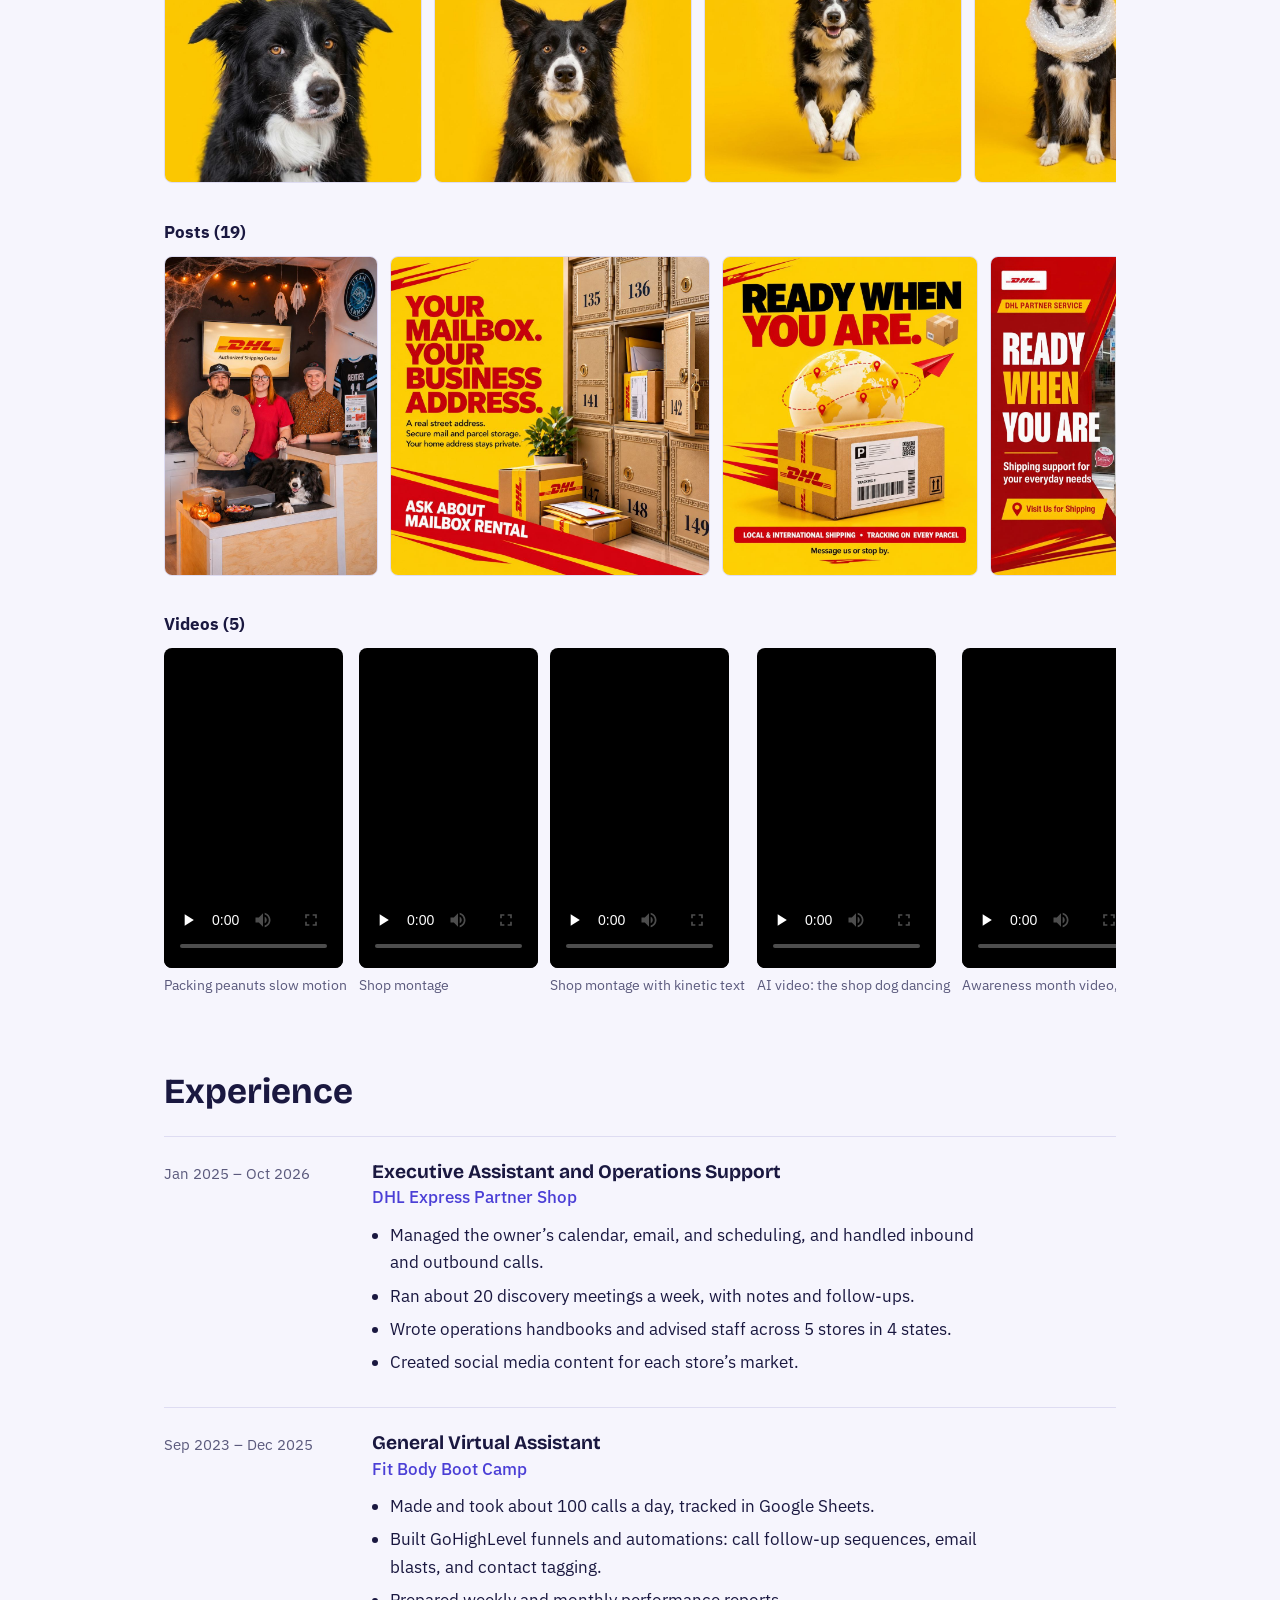
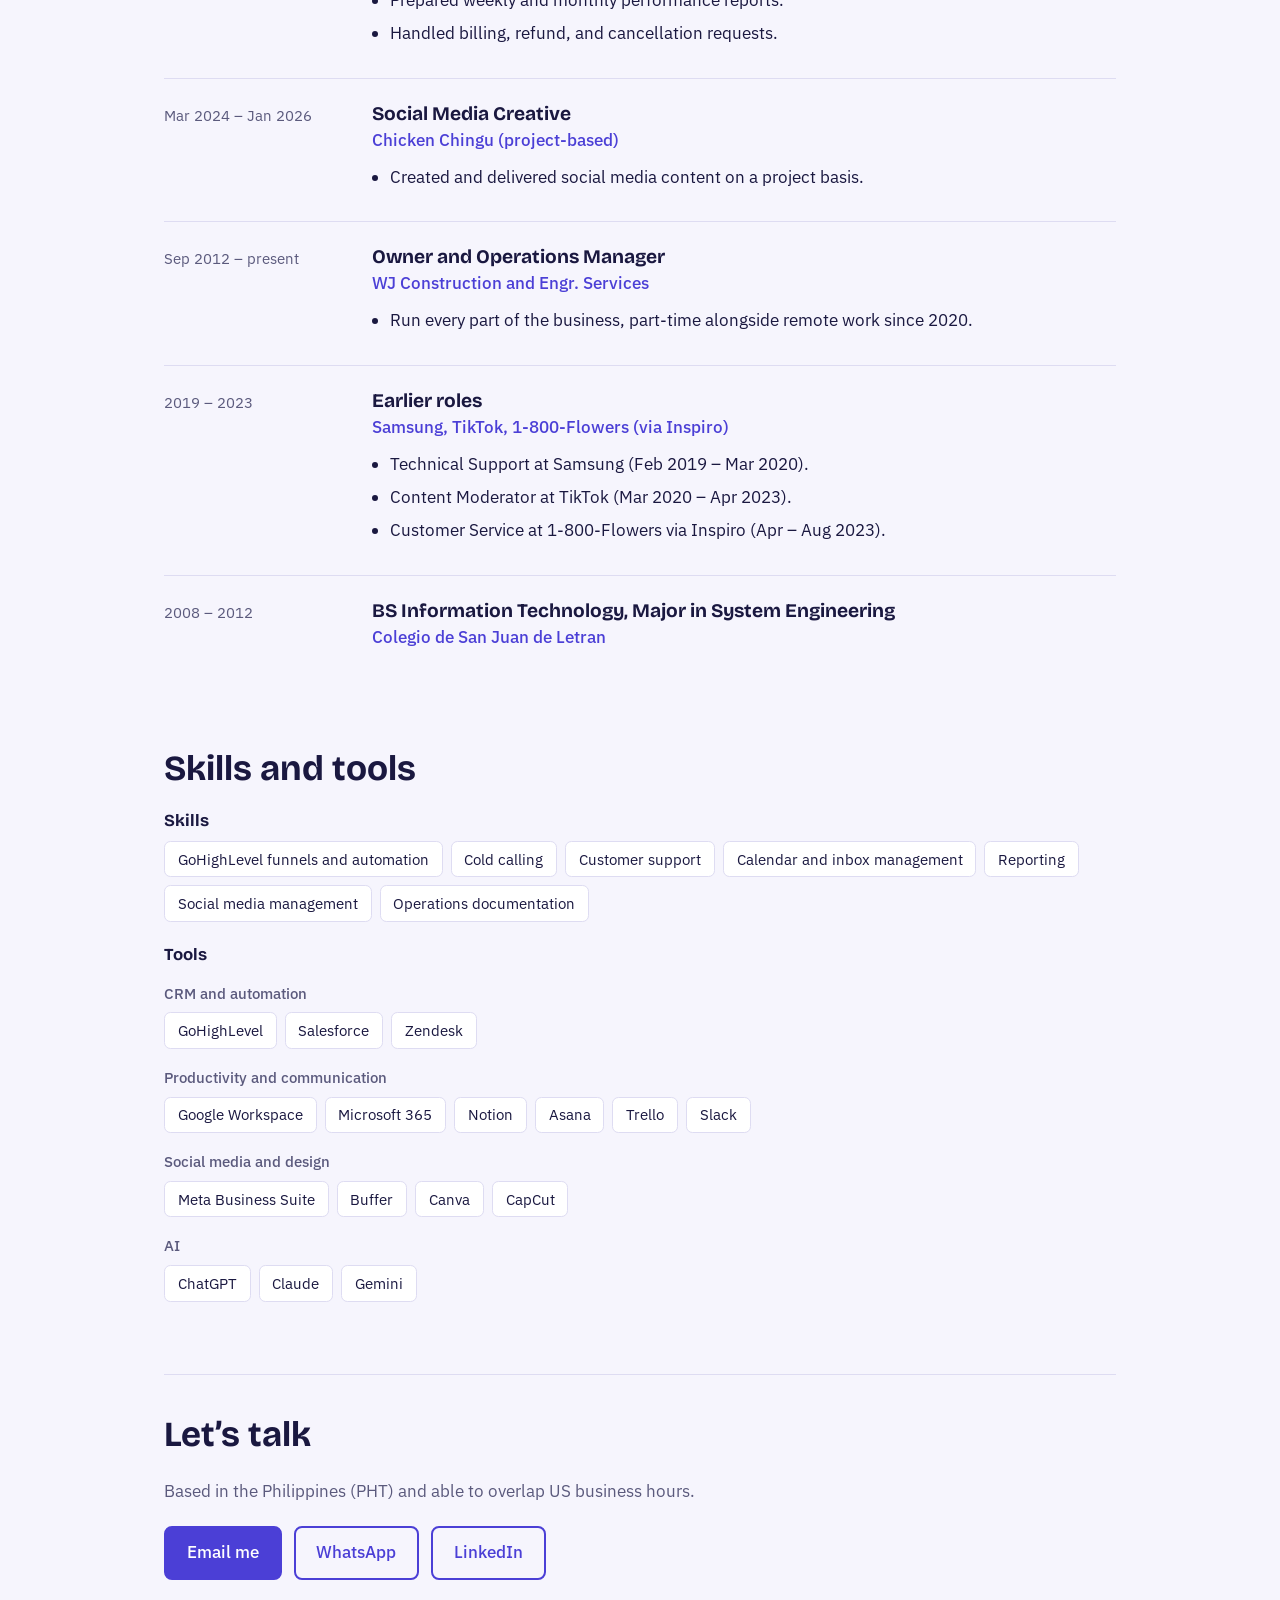
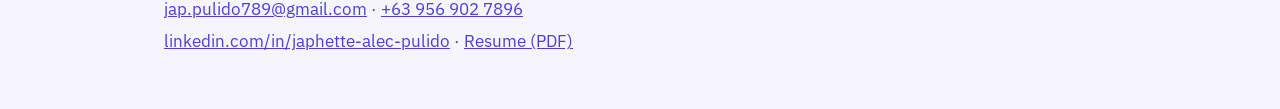
==== commit 2fdfa4a1: "Add files via upload" ====
--- a/index.html
+++ b/index.html
@@ -98,7 +98,7 @@
 <p>Executive Assistant and Operations Support with GoHighLevel funnels and automation. Fourteen years running my own business and three years supporting US-based clients remotely.</p>
 <div class="btns"><a class="btn main" href="resume.pdf">Download resume</a><a class="btn alt" href="#contact">Get in touch</a></div>
 </div>
-<img class="photo" src="profile.jpg" alt="Portrait of Japhette Alec Pulido" onerror="this.style.display='none'">
+<img class="photo" src="profile.png" alt="Portrait of Japhette Alec Pulido" onerror="this.style.display='none'">
 </header>
 
 <ol class="pipe" aria-label="Example lead pipeline I have built in GoHighLevel">
@@ -144,12 +144,12 @@
 <h2>Work</h2>
 <p class="gd">Pick a client, then swipe or scroll sideways. Tap an image to enlarge it.</p>
 <div class="tabs" role="group" aria-label="Choose a client"><button type="button" data-g="g-dhl" aria-pressed="false">DHL Partner Shop</button><button type="button" data-g="g-fbbc" aria-pressed="false">Fit Body Boot Camp</button><button type="button" data-g="g-shiputah" aria-pressed="false">Ship Utah</button><button type="button" data-g="g-wj" aria-pressed="false">WJ Construction</button><button type="button" data-g="g-zap" aria-pressed="false">Zapatos</button><button type="button" data-g="g-elusive" aria-pressed="false">Elusive Wraps</button><button type="button" data-g="g-ai" aria-pressed="false">AI video</button></div>
-<div class="group" id="g-dhl"><h3>DHL Express Partner Shop</h3><p class="gd">Facebook and Instagram posts, carousels, and short videos for a DHL Express partner shop. Some visuals are AI-assisted.</p><h4>Four steps to ship (4)</h4><div class="strip" tabindex="0" role="region" aria-label="DHL Express Partner Shop: Four steps to ship"><button type="button" class="th"><img src="work/t/dhl-01.jpg" data-full="work/dhl-01.jpg" decoding="async" alt="Step 1: Pack it" loading="lazy" width="886" height="1100"></button><button type="button" class="th"><img src="work/t/dhl-02.jpg" data-full="work/dhl-02.jpg" decoding="async" alt="Step 2: Bring ID and address" loading="lazy" width="886" height="1100"></button><button type="button" class="th"><img src="work/t/dhl-03.jpg" data-full="work/dhl-03.jpg" decoding="async" alt="Step 3: We handle the paperwork" loading="lazy" width="886" height="1100"></button><button type="button" class="th"><img src="work/t/dhl-04.jpg" data-full="work/dhl-04.jpg" decoding="async" alt="Step 4: Track it online" loading="lazy" width="886" height="1100"></button></div><h4>The dog carousel (7)</h4><div class="strip" tabindex="0" role="region" aria-label="DHL Express Partner Shop: The dog carousel"><button type="button" class="th"><img src="work/t/dhl-05.jpg" data-full="work/dhl-05.jpg" decoding="async" alt="Don’t swipe" loading="lazy" width="886" height="1100"></button><button type="button" class="th"><img src="work/t/dhl-06.jpg" data-full="work/dhl-06.jpg" decoding="async" alt="Too late" loading="lazy" width="886" height="1100"></button><button type="button" class="th"><img src="work/t/dhl-07.jpg" data-full="work/dhl-07.jpg" decoding="async" alt="Express department" loading="lazy" width="886" height="1100"></button><button type="button" class="th"><img src="work/t/dhl-08.jpg" data-full="work/dhl-08.jpg" decoding="async" alt="Packing department" loading="lazy" width="886" height="1100"></button><button type="button" class="th"><img src="work/t/dhl-09.jpg" data-full="work/dhl-09.jpg" decoding="async" alt="Customs department" loading="lazy" width="886" height="1100"></button><button type="button" class="th"><img src="work/t/dhl-10.jpg" data-full="work/dhl-10.jpg" decoding="async" alt="Tracking department" loading="lazy" width="886" height="1100"></button><button type="button" class="th"><img src="work/t/dhl-11.jpg" data-full="work/dhl-11.jpg" decoding="async" alt="Ship the world" loading="lazy" width="886" height="1100"></button></div><h4>Posts (19)</h4><div class="strip" tabindex="0" role="region" aria-label="DHL Express Partner Shop: Posts"><button type="button" class="th"><img src="work/t/dhl-12.jpg" data-full="work/dhl-12.jpg" decoding="async" alt="Halloween at the shop" loading="lazy" width="733" height="1100"></button><button type="button" class="th"><img src="work/t/dhl-13.jpg" data-full="work/dhl-13.jpg" decoding="async" alt="Your mailbox, your business address" loading="lazy" width="1100" height="1100"></button><button type="button" class="th"><img src="work/t/dhl-14.jpg" data-full="work/dhl-14.jpg" decoding="async" alt="Ready when you are, globe and parcel" loading="lazy" width="880" height="1100"></button><button type="button" class="th"><img src="work/t/dhl-15.jpg" data-full="work/dhl-15.jpg" decoding="async" alt="Ready when you are, storefront" loading="lazy" width="825" height="1100"></button><button type="button" class="th"><img src="work/t/dhl-16.jpg" data-full="work/dhl-16.jpg" decoding="async" alt="Ship more, do more with us banner" loading="lazy" width="1100" height="409"></button><button type="button" class="th"><img src="work/t/dhl-17.jpg" data-full="work/dhl-17.jpg" decoding="async" alt="Need it printed?" loading="lazy" width="1100" height="1100"></button><button type="button" class="th"><img src="work/t/dhl-18.jpg" data-full="work/dhl-18.jpg" decoding="async" alt="Ask us anything Thursday" loading="lazy" width="1100" height="1100"></button><button type="button" class="th"><img src="work/t/dhl-19.jpg" data-full="work/dhl-19.jpg" decoding="async" alt="From our counter to their door" loading="lazy" width="886" height="1100"></button><button type="button" class="th"><img src="work/t/dhl-20.jpg" data-full="work/dhl-20.jpg" decoding="async" alt="Not sure which service fits?" loading="lazy" width="886" height="1100"></button><button type="button" class="th"><img src="work/t/dhl-21.jpg" data-full="work/dhl-21.jpg" decoding="async" alt="Track every shipment" loading="lazy" width="1100" height="581"></button><button type="button" class="th"><img src="work/t/dhl-22.jpg" data-full="work/dhl-22.jpg" decoding="async" alt="Holiday gifts going overseas?" loading="lazy" width="886" height="1100"></button><button type="button" class="th"><img src="work/t/dhl-23.jpg" data-full="work/dhl-23.jpg" decoding="async" alt="Thank you for shipping with us" loading="lazy" width="886" height="1100"></button><button type="button" class="th"><img src="work/t/dhl-24.jpg" data-full="work/dhl-24.jpg" decoding="async" alt="Veterans Day" loading="lazy" width="886" height="1100"></button><button type="button" class="th"><img src="work/t/dhl-25.jpg" data-full="work/dhl-25.jpg" decoding="async" alt="Did you know: DHL’s first couriers" loading="lazy" width="1100" height="733"></button><button type="button" class="th"><img src="work/t/dhl-26.jpg" data-full="work/dhl-26.jpg" decoding="async" alt="Did you know: the initials in DHL" loading="lazy" width="733" height="1100"></button><button type="button" class="th"><img src="work/t/dhl-27.jpg" data-full="work/dhl-27.jpg" decoding="async" alt="Breast Cancer Awareness Month banner" loading="lazy" width="1100" height="619"></button><button type="button" class="th"><img src="work/t/dhl-28.jpg" data-full="work/dhl-28.jpg" decoding="async" alt="Breast Cancer Awareness Month poster" loading="lazy" width="825" height="1100"></button><button type="button" class="th"><img src="work/t/dhl-29.jpg" data-full="work/dhl-29.jpg" decoding="async" alt="At the DHL counter" loading="lazy" width="1100" height="733"></button><button type="button" class="th"><img src="work/t/dhl-30.jpg" data-full="work/dhl-30.jpg" decoding="async" alt="Pointing out destinations on the map" loading="lazy" width="1100" height="733"></button></div><h4>Videos (5)</h4><div class="strip" tabindex="0" role="region" aria-label="DHL Express Partner Shop: Videos"><figure><video controls playsinline preload="none" poster="work/t/dhl-31.jpg" style="width:11.2rem"><source src="work/dhl-31.mp4" type="video/mp4"></video><figcaption>Packing peanuts slow motion</figcaption></figure><figure><video controls playsinline preload="none" poster="work/t/dhl-32.jpg" style="width:11.2rem"><source src="work/dhl-32.mp4" type="video/mp4"></video><figcaption>Shop montage</figcaption></figure><figure><video controls playsinline preload="none" poster="work/t/dhl-33.jpg" style="width:11.2rem"><source src="work/dhl-33.mp4" type="video/mp4"></video><figcaption>Shop montage with kinetic text</figcaption></figure><figure><video controls playsinline preload="none" poster="work/t/dhl-34.jpg" style="width:11.2rem"><source src="work/dhl-34.mp4" type="video/mp4"></video><figcaption>AI video: the shop dog dancing</figcaption></figure><figure><video controls playsinline preload="none" poster="work/t/dhl-35.jpg" style="width:11.2rem"><source src="work/dhl-35.mp4" type="video/mp4"></video><figcaption>Awareness month video, made in Canva</figcaption></figure></div></div>
-<div class="group" id="g-shiputah"><h3>Ship Utah Consulting</h3><p class="gd">A client testimonial quote and the “Signs of Chaos” mail center series.</p><h4>Posts (4)</h4><div class="strip" tabindex="0" role="region" aria-label="Ship Utah Consulting: Posts"><button type="button" class="th"><img src="work/t/shiputah-36.jpg" data-full="work/shiputah-36.jpg" decoding="async" alt="Client testimonial quote" loading="lazy" width="880" height="1100"></button><button type="button" class="th"><img src="work/t/shiputah-37.jpg" data-full="work/shiputah-37.jpg" decoding="async" alt="Signs of Chaos" loading="lazy" width="880" height="1100"></button><button type="button" class="th"><img src="work/t/shiputah-38.jpg" data-full="work/shiputah-38.jpg" decoding="async" alt="Sign 1: You’re the only one who knows" loading="lazy" width="880" height="1100"></button><button type="button" class="th"><img src="work/t/shiputah-39.jpg" data-full="work/shiputah-39.jpg" decoding="async" alt="Sign 2: Your SOPs live in your head" loading="lazy" width="880" height="1100"></button></div></div>
-<div class="group" id="g-fbbc"><h3>Fit Body Boot Camp</h3><p class="gd">Ad and community post graphics. Visuals are AI-assisted.</p><h4>Posts (4)</h4><div class="strip" tabindex="0" role="region" aria-label="Fit Body Boot Camp: Posts"><button type="button" class="th"><img src="work/t/fbbc-40.jpg" data-full="work/fbbc-40.jpg" decoding="async" alt="30 minutes, real results ad" loading="lazy" width="882" height="1100"></button><button type="button" class="th"><img src="work/t/fbbc-41.jpg" data-full="work/fbbc-41.jpg" decoding="async" alt="Join the Fit Body family" loading="lazy" width="1100" height="1100"></button><button type="button" class="th"><img src="work/t/fbbc-42.jpg" data-full="work/fbbc-42.jpg" decoding="async" alt="Bring a Friend Friday" loading="lazy" width="886" height="1100"></button><button type="button" class="th"><img src="work/t/fbbc-45.jpg" data-full="work/fbbc-45.jpg" decoding="async" alt="Crush the class" loading="lazy" width="886" height="1100"></button></div></div>
-<div class="group" id="g-wj"><h3>WJ Construction and Engr. Services</h3><p class="gd">Social media posts for CCTV and network cabling services. Visuals are AI-assisted.</p><h4>Posts (4)</h4><div class="strip" tabindex="0" role="region" aria-label="WJ Construction and Engr. Services: Posts"><button type="button" class="th"><img src="work/t/wj-47.jpg" data-full="work/wj-47.jpg" decoding="async" alt="5 signs your CCTV needs an upgrade" loading="lazy" width="886" height="1100"></button><button type="button" class="th"><img src="work/t/wj-48.jpg" data-full="work/wj-48.jpg" decoding="async" alt="Connecting the future, one cable at a time" loading="lazy" width="886" height="1100"></button><button type="button" class="th"><img src="work/t/wj-49.jpg" data-full="work/wj-49.jpg" decoding="async" alt="Security blind spot detected" loading="lazy" width="886" height="1100"></button><button type="button" class="th"><img src="work/t/wj-50.jpg" data-full="work/wj-50.jpg" decoding="async" alt="How we plan a camera layout" loading="lazy" width="886" height="1100"></button></div></div>
-<div class="group" id="g-zap"><h3>Zapatos</h3><p class="gd">Product and lifestyle posts for my own shoe store. Lifestyle visuals are AI-assisted.</p><h4>Product drops (3)</h4><div class="strip" tabindex="0" role="region" aria-label="Zapatos: Product drops"><button type="button" class="th"><img src="work/t/zap-51.jpg" data-full="work/zap-51.jpg" decoding="async" alt="AE86 Tofu Shop Edition" loading="lazy" width="880" height="1100"></button><button type="button" class="th"><img src="work/t/zap-52.jpg" data-full="work/zap-52.jpg" decoding="async" alt="Patchwork Low" loading="lazy" width="880" height="1100"></button><button type="button" class="th"><img src="work/t/zap-53.jpg" data-full="work/zap-53.jpg" decoding="async" alt="Suede slides, size 42" loading="lazy" width="880" height="1100"></button></div><h4>Lifestyle posts (5)</h4><div class="strip" tabindex="0" role="region" aria-label="Zapatos: Lifestyle posts"><button type="button" class="th"><img src="work/t/zap-54.jpg" data-full="work/zap-54.jpg" decoding="async" alt="Sneaker or loafer?" loading="lazy" width="614" height="1100"></button><button type="button" class="th"><img src="work/t/zap-55.jpg" data-full="work/zap-55.jpg" decoding="async" alt="New arrivals" loading="lazy" width="886" height="1100"></button><button type="button" class="th"><img src="work/t/zap-56.jpg" data-full="work/zap-56.jpg" decoding="async" alt="One pair, three outfits" loading="lazy" width="886" height="1100"></button><button type="button" class="th"><img src="work/t/zap-57.jpg" data-full="work/zap-57.jpg" decoding="async" alt="Unboxing, sole first" loading="lazy" width="886" height="1100"></button><button type="button" class="th"><img src="work/t/zap-58.jpg" data-full="work/zap-58.jpg" decoding="async" alt="Phone, shoebox, and tape measure scene" loading="lazy" width="886" height="1100"></button></div></div>
-<div class="group" id="g-elusive"><h3>Elusive Wraps (brand concepts)</h3><p class="gd">Logo and brand board explorations for a Sydney wraps, PPF, and tint business. AI-assisted concept work.</p><h4>Logos (8)</h4><div class="strip" tabindex="0" role="region" aria-label="Elusive Wraps (brand concepts): Logos"><button type="button" class="th"><img src="work/t/elusive-59.jpg" data-full="work/elusive-59.jpg" decoding="async" alt="Hex badge logo" loading="lazy" width="1100" height="1100"></button><button type="button" class="th"><img src="work/t/elusive-60.jpg" data-full="work/elusive-60.jpg" decoding="async" alt="Speed wordmark with blue accents" loading="lazy" width="1100" height="550"></button><button type="button" class="th"><img src="work/t/elusive-61.jpg" data-full="work/elusive-61.jpg" decoding="async" alt="Angular fox logo" loading="lazy" width="1100" height="733"></button><button type="button" class="th"><img src="work/t/elusive-62.jpg" data-full="work/elusive-62.jpg" decoding="async" alt="Chameleon logo" loading="lazy" width="1100" height="550"></button><button type="button" class="th"><img src="work/t/elusive-63.jpg" data-full="work/elusive-63.jpg" decoding="async" alt="Panther emblem" loading="lazy" width="1100" height="733"></button><button type="button" class="th"><img src="work/t/elusive-64.jpg" data-full="work/elusive-64.jpg" decoding="async" alt="Red speed emblem" loading="lazy" width="1100" height="733"></button><button type="button" class="th"><img src="work/t/elusive-65.jpg" data-full="work/elusive-65.jpg" decoding="async" alt="Vinyl peel logo" loading="lazy" width="1100" height="733"></button><button type="button" class="th"><img src="work/t/elusive-66.jpg" data-full="work/elusive-66.jpg" decoding="async" alt="Carbon fiber wordmark" loading="lazy" width="1100" height="550"></button></div><h4>Brand boards (9)</h4><div class="strip" tabindex="0" role="region" aria-label="Elusive Wraps (brand concepts): Brand boards"><button type="button" class="th"><img src="work/t/elusive-67.jpg" data-full="work/elusive-67.jpg" decoding="async" alt="Hex badge brand board" loading="lazy" width="1100" height="733"></button><button type="button" class="th"><img src="work/t/elusive-68.jpg" data-full="work/elusive-68.jpg" decoding="async" alt="Speed brand board in blue" loading="lazy" width="1100" height="733"></button><button type="button" class="th"><img src="work/t/elusive-69.jpg" data-full="work/elusive-69.jpg" decoding="async" alt="Speed brand board in red" loading="lazy" width="1100" height="733"></button><button type="button" class="th"><img src="work/t/elusive-70.jpg" data-full="work/elusive-70.jpg" decoding="async" alt="Geometric fox brand board" loading="lazy" width="1100" height="733"></button><button type="button" class="th"><img src="work/t/elusive-71.jpg" data-full="work/elusive-71.jpg" decoding="async" alt="Panther brand board" loading="lazy" width="1100" height="733"></button><button type="button" class="th"><img src="work/t/elusive-72.jpg" data-full="work/elusive-72.jpg" decoding="async" alt="Chameleon brand board" loading="lazy" width="1100" height="733"></button><button type="button" class="th"><img src="work/t/elusive-73.jpg" data-full="work/elusive-73.jpg" decoding="async" alt="Vinyl peel brand board" loading="lazy" width="1100" height="733"></button><button type="button" class="th"><img src="work/t/elusive-74.jpg" data-full="work/elusive-74.jpg" decoding="async" alt="Color-shift brand board" loading="lazy" width="1100" height="733"></button><button type="button" class="th"><img src="work/t/elusive-75.jpg" data-full="work/elusive-75.jpg" decoding="async" alt="Stealth brand board" loading="lazy" width="1100" height="733"></button></div></div>
+<div class="group" id="g-dhl"><h3>DHL Express Partner Shop</h3><p class="gd">Facebook and Instagram posts, carousels, and short videos for a DHL Express partner shop. Some visuals are AI-assisted.</p><h4>Four steps to ship (4)</h4><div class="strip" tabindex="0" role="region" aria-label="DHL Express Partner Shop: Four steps to ship"><button type="button" class="th"><img src="work/t/dhl-01.jpg" data-full="work/dhl-01.jpg" decoding="async" onerror="this.onerror=null;this.src=this.dataset.full" alt="Step 1: Pack it" loading="lazy" width="886" height="1100"></button><button type="button" class="th"><img src="work/t/dhl-02.jpg" data-full="work/dhl-02.jpg" decoding="async" onerror="this.onerror=null;this.src=this.dataset.full" alt="Step 2: Bring ID and address" loading="lazy" width="886" height="1100"></button><button type="button" class="th"><img src="work/t/dhl-03.jpg" data-full="work/dhl-03.jpg" decoding="async" onerror="this.onerror=null;this.src=this.dataset.full" alt="Step 3: We handle the paperwork" loading="lazy" width="886" height="1100"></button><button type="button" class="th"><img src="work/t/dhl-04.jpg" data-full="work/dhl-04.jpg" decoding="async" onerror="this.onerror=null;this.src=this.dataset.full" alt="Step 4: Track it online" loading="lazy" width="886" height="1100"></button></div><h4>The dog carousel (7)</h4><div class="strip" tabindex="0" role="region" aria-label="DHL Express Partner Shop: The dog carousel"><button type="button" class="th"><img src="work/t/dhl-05.jpg" data-full="work/dhl-05.jpg" decoding="async" onerror="this.onerror=null;this.src=this.dataset.full" alt="Don’t swipe" loading="lazy" width="886" height="1100"></button><button type="button" class="th"><img src="work/t/dhl-06.jpg" data-full="work/dhl-06.jpg" decoding="async" onerror="this.onerror=null;this.src=this.dataset.full" alt="Too late" loading="lazy" width="886" height="1100"></button><button type="button" class="th"><img src="work/t/dhl-07.jpg" data-full="work/dhl-07.jpg" decoding="async" onerror="this.onerror=null;this.src=this.dataset.full" alt="Express department" loading="lazy" width="886" height="1100"></button><button type="button" class="th"><img src="work/t/dhl-08.jpg" data-full="work/dhl-08.jpg" decoding="async" onerror="this.onerror=null;this.src=this.dataset.full" alt="Packing department" loading="lazy" width="886" height="1100"></button><button type="button" class="th"><img src="work/t/dhl-09.jpg" data-full="work/dhl-09.jpg" decoding="async" onerror="this.onerror=null;this.src=this.dataset.full" alt="Customs department" loading="lazy" width="886" height="1100"></button><button type="button" class="th"><img src="work/t/dhl-10.jpg" data-full="work/dhl-10.jpg" decoding="async" onerror="this.onerror=null;this.src=this.dataset.full" alt="Tracking department" loading="lazy" width="886" height="1100"></button><button type="button" class="th"><img src="work/t/dhl-11.jpg" data-full="work/dhl-11.jpg" decoding="async" onerror="this.onerror=null;this.src=this.dataset.full" alt="Ship the world" loading="lazy" width="886" height="1100"></button></div><h4>Posts (19)</h4><div class="strip" tabindex="0" role="region" aria-label="DHL Express Partner Shop: Posts"><button type="button" class="th"><img src="work/t/dhl-12.jpg" data-full="work/dhl-12.jpg" decoding="async" onerror="this.onerror=null;this.src=this.dataset.full" alt="Halloween at the shop" loading="lazy" width="733" height="1100"></button><button type="button" class="th"><img src="work/t/dhl-13.jpg" data-full="work/dhl-13.jpg" decoding="async" onerror="this.onerror=null;this.src=this.dataset.full" alt="Your mailbox, your business address" loading="lazy" width="1100" height="1100"></button><button type="button" class="th"><img src="work/t/dhl-14.jpg" data-full="work/dhl-14.jpg" decoding="async" onerror="this.onerror=null;this.src=this.dataset.full" alt="Ready when you are, globe and parcel" loading="lazy" width="880" height="1100"></button><button type="button" class="th"><img src="work/t/dhl-15.jpg" data-full="work/dhl-15.jpg" decoding="async" onerror="this.onerror=null;this.src=this.dataset.full" alt="Ready when you are, storefront" loading="lazy" width="825" height="1100"></button><button type="button" class="th"><img src="work/t/dhl-16.jpg" data-full="work/dhl-16.jpg" decoding="async" onerror="this.onerror=null;this.src=this.dataset.full" alt="Ship more, do more with us banner" loading="lazy" width="1100" height="409"></button><button type="button" class="th"><img src="work/t/dhl-17.jpg" data-full="work/dhl-17.jpg" decoding="async" onerror="this.onerror=null;this.src=this.dataset.full" alt="Need it printed?" loading="lazy" width="1100" height="1100"></button><button type="button" class="th"><img src="work/t/dhl-18.jpg" data-full="work/dhl-18.jpg" decoding="async" onerror="this.onerror=null;this.src=this.dataset.full" alt="Ask us anything Thursday" loading="lazy" width="1100" height="1100"></button><button type="button" class="th"><img src="work/t/dhl-19.jpg" data-full="work/dhl-19.jpg" decoding="async" onerror="this.onerror=null;this.src=this.dataset.full" alt="From our counter to their door" loading="lazy" width="886" height="1100"></button><button type="button" class="th"><img src="work/t/dhl-20.jpg" data-full="work/dhl-20.jpg" decoding="async" onerror="this.onerror=null;this.src=this.dataset.full" alt="Not sure which service fits?" loading="lazy" width="886" height="1100"></button><button type="button" class="th"><img src="work/t/dhl-21.jpg" data-full="work/dhl-21.jpg" decoding="async" onerror="this.onerror=null;this.src=this.dataset.full" alt="Track every shipment" loading="lazy" width="1100" height="581"></button><button type="button" class="th"><img src="work/t/dhl-22.jpg" data-full="work/dhl-22.jpg" decoding="async" onerror="this.onerror=null;this.src=this.dataset.full" alt="Holiday gifts going overseas?" loading="lazy" width="886" height="1100"></button><button type="button" class="th"><img src="work/t/dhl-23.jpg" data-full="work/dhl-23.jpg" decoding="async" onerror="this.onerror=null;this.src=this.dataset.full" alt="Thank you for shipping with us" loading="lazy" width="886" height="1100"></button><button type="button" class="th"><img src="work/t/dhl-24.jpg" data-full="work/dhl-24.jpg" decoding="async" onerror="this.onerror=null;this.src=this.dataset.full" alt="Veterans Day" loading="lazy" width="886" height="1100"></button><button type="button" class="th"><img src="work/t/dhl-25.jpg" data-full="work/dhl-25.jpg" decoding="async" onerror="this.onerror=null;this.src=this.dataset.full" alt="Did you know: DHL’s first couriers" loading="lazy" width="1100" height="733"></button><button type="button" class="th"><img src="work/t/dhl-26.jpg" data-full="work/dhl-26.jpg" decoding="async" onerror="this.onerror=null;this.src=this.dataset.full" alt="Did you know: the initials in DHL" loading="lazy" width="733" height="1100"></button><button type="button" class="th"><img src="work/t/dhl-27.jpg" data-full="work/dhl-27.jpg" decoding="async" onerror="this.onerror=null;this.src=this.dataset.full" alt="Breast Cancer Awareness Month banner" loading="lazy" width="1100" height="619"></button><button type="button" class="th"><img src="work/t/dhl-28.jpg" data-full="work/dhl-28.jpg" decoding="async" onerror="this.onerror=null;this.src=this.dataset.full" alt="Breast Cancer Awareness Month poster" loading="lazy" width="825" height="1100"></button><button type="button" class="th"><img src="work/t/dhl-29.jpg" data-full="work/dhl-29.jpg" decoding="async" onerror="this.onerror=null;this.src=this.dataset.full" alt="At the DHL counter" loading="lazy" width="1100" height="733"></button><button type="button" class="th"><img src="work/t/dhl-30.jpg" data-full="work/dhl-30.jpg" decoding="async" onerror="this.onerror=null;this.src=this.dataset.full" alt="Pointing out destinations on the map" loading="lazy" width="1100" height="733"></button></div><h4>Videos (5)</h4><div class="strip" tabindex="0" role="region" aria-label="DHL Express Partner Shop: Videos"><figure><video controls playsinline preload="none" poster="work/t/dhl-31.jpg" style="width:11.2rem"><source src="work/dhl-31.mp4" type="video/mp4"></video><figcaption>Packing peanuts slow motion</figcaption></figure><figure><video controls playsinline preload="none" poster="work/t/dhl-32.jpg" style="width:11.2rem"><source src="work/dhl-32.mp4" type="video/mp4"></video><figcaption>Shop montage</figcaption></figure><figure><video controls playsinline preload="none" poster="work/t/dhl-33.jpg" style="width:11.2rem"><source src="work/dhl-33.mp4" type="video/mp4"></video><figcaption>Shop montage with kinetic text</figcaption></figure><figure><video controls playsinline preload="none" poster="work/t/dhl-34.jpg" style="width:11.2rem"><source src="work/dhl-34.mp4" type="video/mp4"></video><figcaption>AI video: the shop dog dancing</figcaption></figure><figure><video controls playsinline preload="none" poster="work/t/dhl-35.jpg" style="width:11.2rem"><source src="work/dhl-35.mp4" type="video/mp4"></video><figcaption>Awareness month video, made in Canva</figcaption></figure></div></div>
+<div class="group" id="g-shiputah"><h3>Ship Utah Consulting</h3><p class="gd">A client testimonial quote and the “Signs of Chaos” mail center series.</p><h4>Posts (4)</h4><div class="strip" tabindex="0" role="region" aria-label="Ship Utah Consulting: Posts"><button type="button" class="th"><img src="work/t/shiputah-36.jpg" data-full="work/shiputah-36.jpg" decoding="async" onerror="this.onerror=null;this.src=this.dataset.full" alt="Client testimonial quote" loading="lazy" width="880" height="1100"></button><button type="button" class="th"><img src="work/t/shiputah-37.jpg" data-full="work/shiputah-37.jpg" decoding="async" onerror="this.onerror=null;this.src=this.dataset.full" alt="Signs of Chaos" loading="lazy" width="880" height="1100"></button><button type="button" class="th"><img src="work/t/shiputah-38.jpg" data-full="work/shiputah-38.jpg" decoding="async" onerror="this.onerror=null;this.src=this.dataset.full" alt="Sign 1: You’re the only one who knows" loading="lazy" width="880" height="1100"></button><button type="button" class="th"><img src="work/t/shiputah-39.jpg" data-full="work/shiputah-39.jpg" decoding="async" onerror="this.onerror=null;this.src=this.dataset.full" alt="Sign 2: Your SOPs live in your head" loading="lazy" width="880" height="1100"></button></div></div>
+<div class="group" id="g-fbbc"><h3>Fit Body Boot Camp</h3><p class="gd">Ad and community post graphics. Visuals are AI-assisted.</p><h4>Posts (4)</h4><div class="strip" tabindex="0" role="region" aria-label="Fit Body Boot Camp: Posts"><button type="button" class="th"><img src="work/t/fbbc-40.jpg" data-full="work/fbbc-40.jpg" decoding="async" onerror="this.onerror=null;this.src=this.dataset.full" alt="30 minutes, real results ad" loading="lazy" width="882" height="1100"></button><button type="button" class="th"><img src="work/t/fbbc-41.jpg" data-full="work/fbbc-41.jpg" decoding="async" onerror="this.onerror=null;this.src=this.dataset.full" alt="Join the Fit Body family" loading="lazy" width="1100" height="1100"></button><button type="button" class="th"><img src="work/t/fbbc-42.jpg" data-full="work/fbbc-42.jpg" decoding="async" onerror="this.onerror=null;this.src=this.dataset.full" alt="Bring a Friend Friday" loading="lazy" width="886" height="1100"></button><button type="button" class="th"><img src="work/t/fbbc-45.jpg" data-full="work/fbbc-45.jpg" decoding="async" onerror="this.onerror=null;this.src=this.dataset.full" alt="Crush the class" loading="lazy" width="886" height="1100"></button></div></div>
+<div class="group" id="g-wj"><h3>WJ Construction and Engr. Services</h3><p class="gd">Social media posts for CCTV and network cabling services. Visuals are AI-assisted.</p><h4>Posts (4)</h4><div class="strip" tabindex="0" role="region" aria-label="WJ Construction and Engr. Services: Posts"><button type="button" class="th"><img src="work/t/wj-47.jpg" data-full="work/wj-47.jpg" decoding="async" onerror="this.onerror=null;this.src=this.dataset.full" alt="5 signs your CCTV needs an upgrade" loading="lazy" width="886" height="1100"></button><button type="button" class="th"><img src="work/t/wj-48.jpg" data-full="work/wj-48.jpg" decoding="async" onerror="this.onerror=null;this.src=this.dataset.full" alt="Connecting the future, one cable at a time" loading="lazy" width="886" height="1100"></button><button type="button" class="th"><img src="work/t/wj-49.jpg" data-full="work/wj-49.jpg" decoding="async" onerror="this.onerror=null;this.src=this.dataset.full" alt="Security blind spot detected" loading="lazy" width="886" height="1100"></button><button type="button" class="th"><img src="work/t/wj-50.jpg" data-full="work/wj-50.jpg" decoding="async" onerror="this.onerror=null;this.src=this.dataset.full" alt="How we plan a camera layout" loading="lazy" width="886" height="1100"></button></div></div>
+<div class="group" id="g-zap"><h3>Zapatos</h3><p class="gd">Product and lifestyle posts for my own shoe store. Lifestyle visuals are AI-assisted.</p><h4>Product drops (3)</h4><div class="strip" tabindex="0" role="region" aria-label="Zapatos: Product drops"><button type="button" class="th"><img src="work/t/zap-51.jpg" data-full="work/zap-51.jpg" decoding="async" onerror="this.onerror=null;this.src=this.dataset.full" alt="AE86 Tofu Shop Edition" loading="lazy" width="880" height="1100"></button><button type="button" class="th"><img src="work/t/zap-52.jpg" data-full="work/zap-52.jpg" decoding="async" onerror="this.onerror=null;this.src=this.dataset.full" alt="Patchwork Low" loading="lazy" width="880" height="1100"></button><button type="button" class="th"><img src="work/t/zap-53.jpg" data-full="work/zap-53.jpg" decoding="async" onerror="this.onerror=null;this.src=this.dataset.full" alt="Suede slides, size 42" loading="lazy" width="880" height="1100"></button></div><h4>Lifestyle posts (5)</h4><div class="strip" tabindex="0" role="region" aria-label="Zapatos: Lifestyle posts"><button type="button" class="th"><img src="work/t/zap-54.jpg" data-full="work/zap-54.jpg" decoding="async" onerror="this.onerror=null;this.src=this.dataset.full" alt="Sneaker or loafer?" loading="lazy" width="614" height="1100"></button><button type="button" class="th"><img src="work/t/zap-55.jpg" data-full="work/zap-55.jpg" decoding="async" onerror="this.onerror=null;this.src=this.dataset.full" alt="New arrivals" loading="lazy" width="886" height="1100"></button><button type="button" class="th"><img src="work/t/zap-56.jpg" data-full="work/zap-56.jpg" decoding="async" onerror="this.onerror=null;this.src=this.dataset.full" alt="One pair, three outfits" loading="lazy" width="886" height="1100"></button><button type="button" class="th"><img src="work/t/zap-57.jpg" data-full="work/zap-57.jpg" decoding="async" onerror="this.onerror=null;this.src=this.dataset.full" alt="Unboxing, sole first" loading="lazy" width="886" height="1100"></button><button type="button" class="th"><img src="work/t/zap-58.jpg" data-full="work/zap-58.jpg" decoding="async" onerror="this.onerror=null;this.src=this.dataset.full" alt="Phone, shoebox, and tape measure scene" loading="lazy" width="886" height="1100"></button></div></div>
+<div class="group" id="g-elusive"><h3>Elusive Wraps (brand concepts)</h3><p class="gd">Logo and brand board explorations for a Sydney wraps, PPF, and tint business. AI-assisted concept work.</p><h4>Logos (8)</h4><div class="strip" tabindex="0" role="region" aria-label="Elusive Wraps (brand concepts): Logos"><button type="button" class="th"><img src="work/t/elusive-59.jpg" data-full="work/elusive-59.jpg" decoding="async" onerror="this.onerror=null;this.src=this.dataset.full" alt="Hex badge logo" loading="lazy" width="1100" height="1100"></button><button type="button" class="th"><img src="work/t/elusive-60.jpg" data-full="work/elusive-60.jpg" decoding="async" onerror="this.onerror=null;this.src=this.dataset.full" alt="Speed wordmark with blue accents" loading="lazy" width="1100" height="550"></button><button type="button" class="th"><img src="work/t/elusive-61.jpg" data-full="work/elusive-61.jpg" decoding="async" onerror="this.onerror=null;this.src=this.dataset.full" alt="Angular fox logo" loading="lazy" width="1100" height="733"></button><button type="button" class="th"><img src="work/t/elusive-62.jpg" data-full="work/elusive-62.jpg" decoding="async" onerror="this.onerror=null;this.src=this.dataset.full" alt="Chameleon logo" loading="lazy" width="1100" height="550"></button><button type="button" class="th"><img src="work/t/elusive-63.jpg" data-full="work/elusive-63.jpg" decoding="async" onerror="this.onerror=null;this.src=this.dataset.full" alt="Panther emblem" loading="lazy" width="1100" height="733"></button><button type="button" class="th"><img src="work/t/elusive-64.jpg" data-full="work/elusive-64.jpg" decoding="async" onerror="this.onerror=null;this.src=this.dataset.full" alt="Red speed emblem" loading="lazy" width="1100" height="733"></button><button type="button" class="th"><img src="work/t/elusive-65.jpg" data-full="work/elusive-65.jpg" decoding="async" onerror="this.onerror=null;this.src=this.dataset.full" alt="Vinyl peel logo" loading="lazy" width="1100" height="733"></button><button type="button" class="th"><img src="work/t/elusive-66.jpg" data-full="work/elusive-66.jpg" decoding="async" onerror="this.onerror=null;this.src=this.dataset.full" alt="Carbon fiber wordmark" loading="lazy" width="1100" height="550"></button></div><h4>Brand boards (9)</h4><div class="strip" tabindex="0" role="region" aria-label="Elusive Wraps (brand concepts): Brand boards"><button type="button" class="th"><img src="work/t/elusive-67.jpg" data-full="work/elusive-67.jpg" decoding="async" onerror="this.onerror=null;this.src=this.dataset.full" alt="Hex badge brand board" loading="lazy" width="1100" height="733"></button><button type="button" class="th"><img src="work/t/elusive-68.jpg" data-full="work/elusive-68.jpg" decoding="async" onerror="this.onerror=null;this.src=this.dataset.full" alt="Speed brand board in blue" loading="lazy" width="1100" height="733"></button><button type="button" class="th"><img src="work/t/elusive-69.jpg" data-full="work/elusive-69.jpg" decoding="async" onerror="this.onerror=null;this.src=this.dataset.full" alt="Speed brand board in red" loading="lazy" width="1100" height="733"></button><button type="button" class="th"><img src="work/t/elusive-70.jpg" data-full="work/elusive-70.jpg" decoding="async" onerror="this.onerror=null;this.src=this.dataset.full" alt="Geometric fox brand board" loading="lazy" width="1100" height="733"></button><button type="button" class="th"><img src="work/t/elusive-71.jpg" data-full="work/elusive-71.jpg" decoding="async" onerror="this.onerror=null;this.src=this.dataset.full" alt="Panther brand board" loading="lazy" width="1100" height="733"></button><button type="button" class="th"><img src="work/t/elusive-72.jpg" data-full="work/elusive-72.jpg" decoding="async" onerror="this.onerror=null;this.src=this.dataset.full" alt="Chameleon brand board" loading="lazy" width="1100" height="733"></button><button type="button" class="th"><img src="work/t/elusive-73.jpg" data-full="work/elusive-73.jpg" decoding="async" onerror="this.onerror=null;this.src=this.dataset.full" alt="Vinyl peel brand board" loading="lazy" width="1100" height="733"></button><button type="button" class="th"><img src="work/t/elusive-74.jpg" data-full="work/elusive-74.jpg" decoding="async" onerror="this.onerror=null;this.src=this.dataset.full" alt="Color-shift brand board" loading="lazy" width="1100" height="733"></button><button type="button" class="th"><img src="work/t/elusive-75.jpg" data-full="work/elusive-75.jpg" decoding="async" onerror="this.onerror=null;this.src=this.dataset.full" alt="Stealth brand board" loading="lazy" width="1100" height="733"></button></div></div>
 <div class="group" id="g-ai"><h3>AI video</h3><p class="gd">Short clips made with Higgsfield AI.</p><h4>Videos (6)</h4><div class="strip" tabindex="0" role="region" aria-label="AI video: Videos"><figure><video controls playsinline preload="none" poster="work/t/ai-76.jpg" style="width:11.2rem"><source src="work/ai-76.mp4" type="video/mp4"></video><figcaption>White sports car at night</figcaption></figure><figure><video controls playsinline preload="none" poster="work/t/ai-77.jpg" style="width:11.0rem"><source src="work/ai-77.mp4" type="video/mp4"></video><figcaption>Black SUV in the smoke</figcaption></figure><figure><video controls playsinline preload="none" poster="work/t/ai-78.jpg" style="width:35.6rem"><source src="work/ai-78.mp4" type="video/mp4"></video><figcaption>Group dance</figcaption></figure><figure><video controls playsinline preload="none" poster="work/t/ai-79.jpg" style="width:11.2rem"><source src="work/ai-79.mp4" type="video/mp4"></video><figcaption>Two dancers in a purple studio</figcaption></figure><figure><video controls playsinline preload="none" poster="work/t/ai-80.jpg" style="width:35.6rem"><source src="work/ai-80.mp4" type="video/mp4"></video><figcaption>AE86 sneaker spin</figcaption></figure><figure><video controls playsinline preload="none" poster="work/t/ai-81.jpg" style="width:35.6rem"><source src="work/ai-81.mp4" type="video/mp4"></video><figcaption>Blue and white sneaker spin</figcaption></figure></div></div>
 </section>
 <section id="experience">
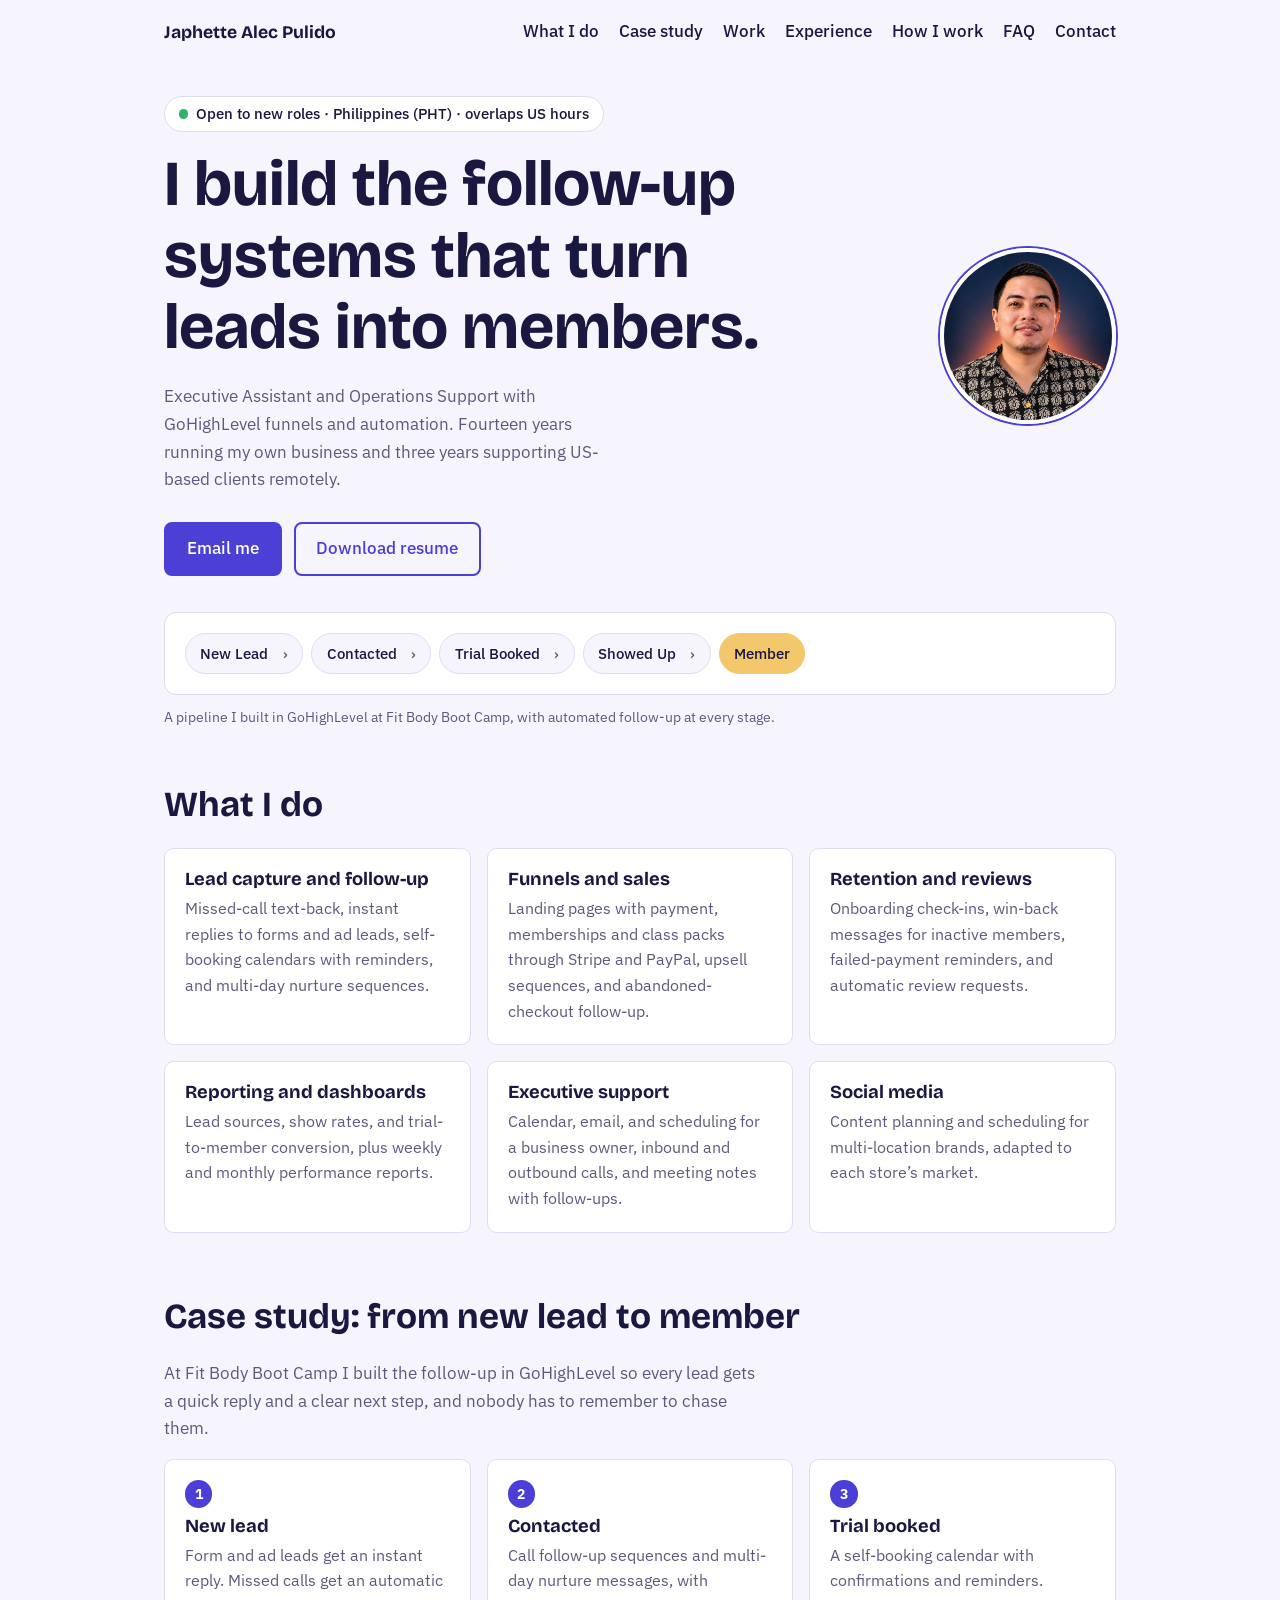
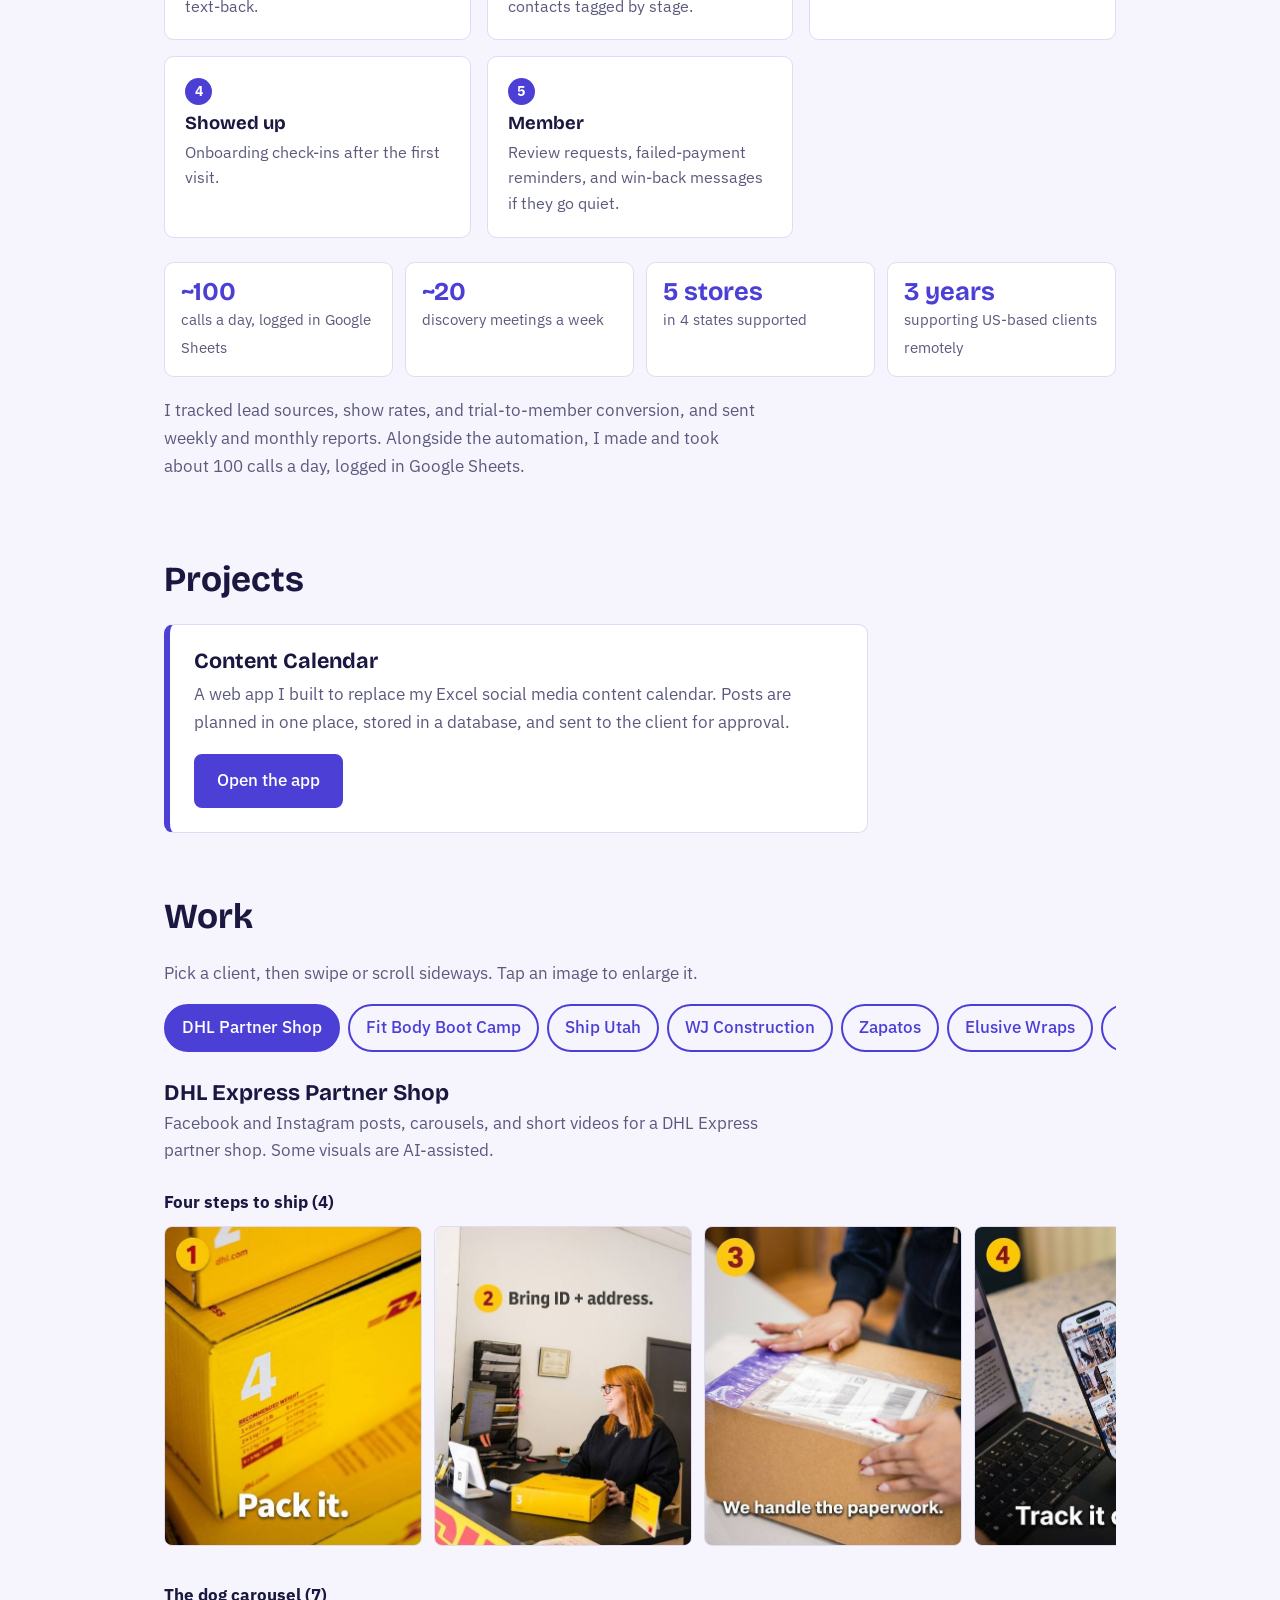
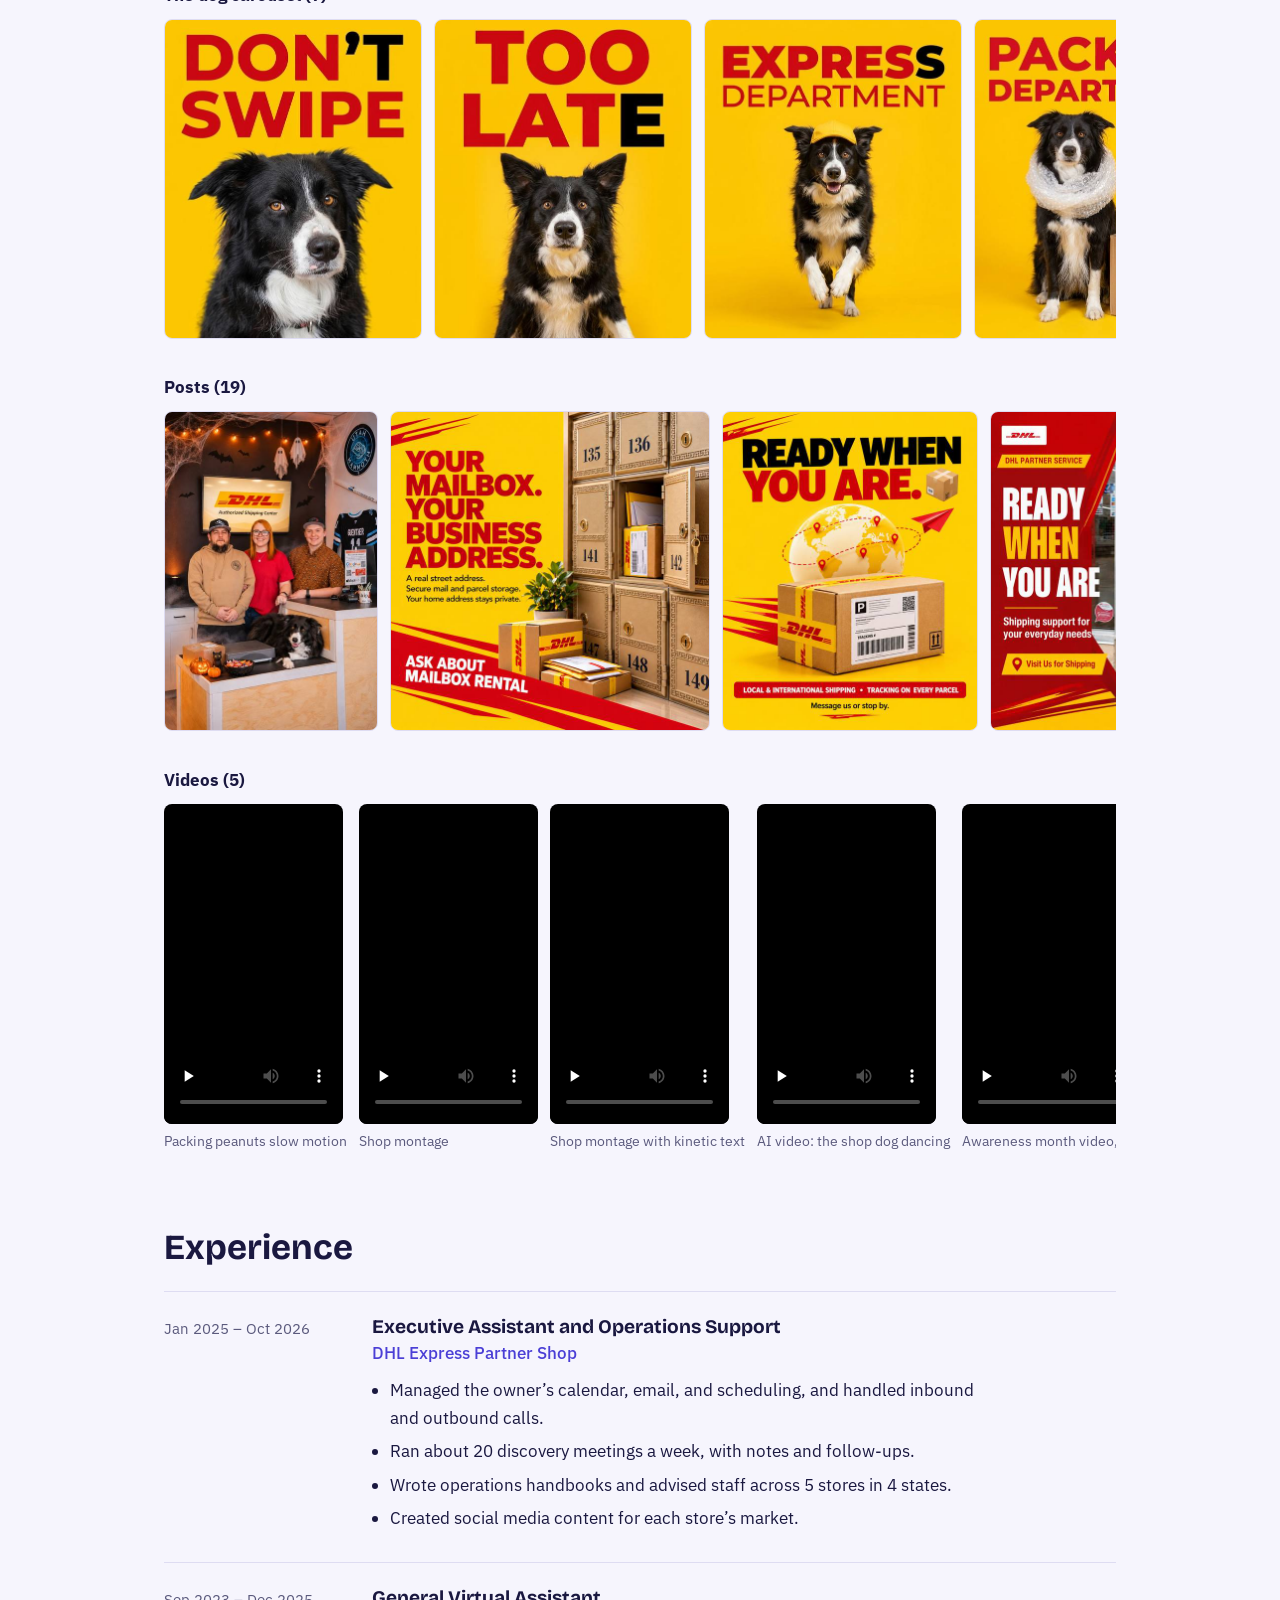
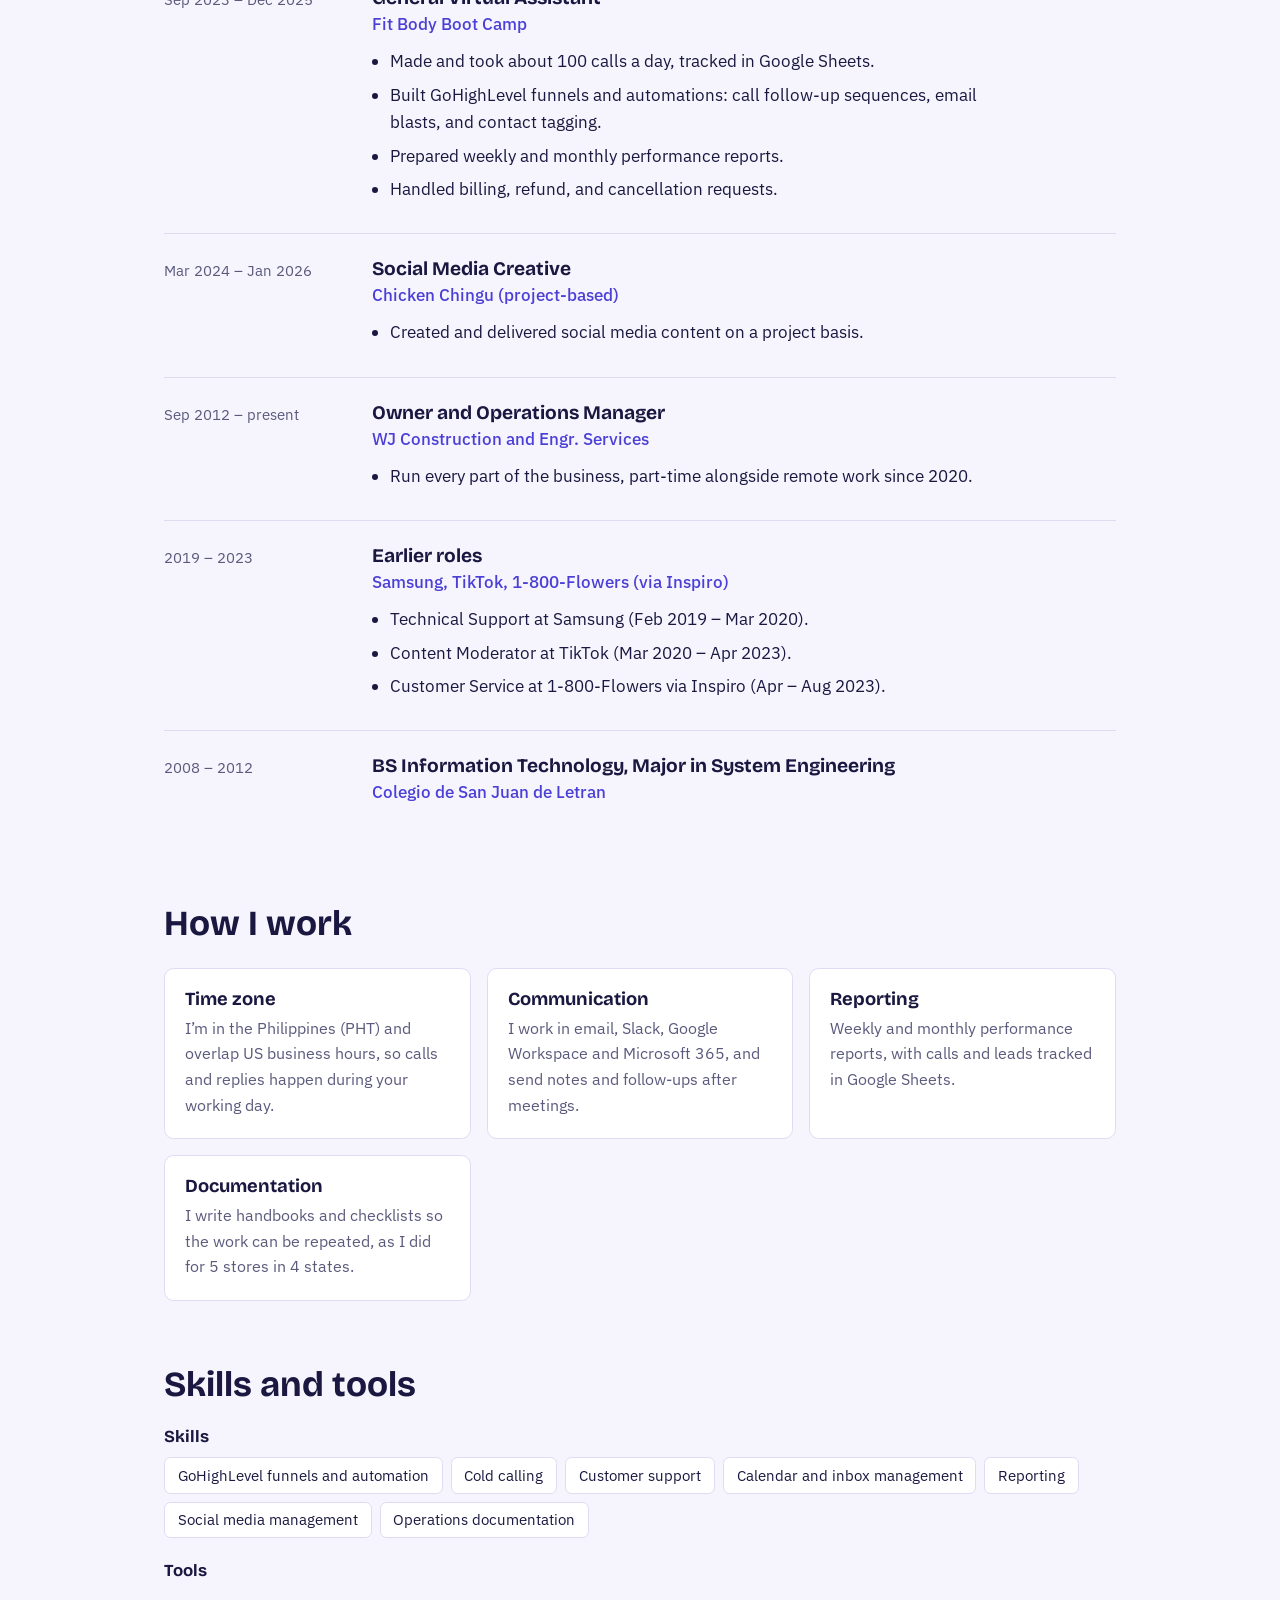
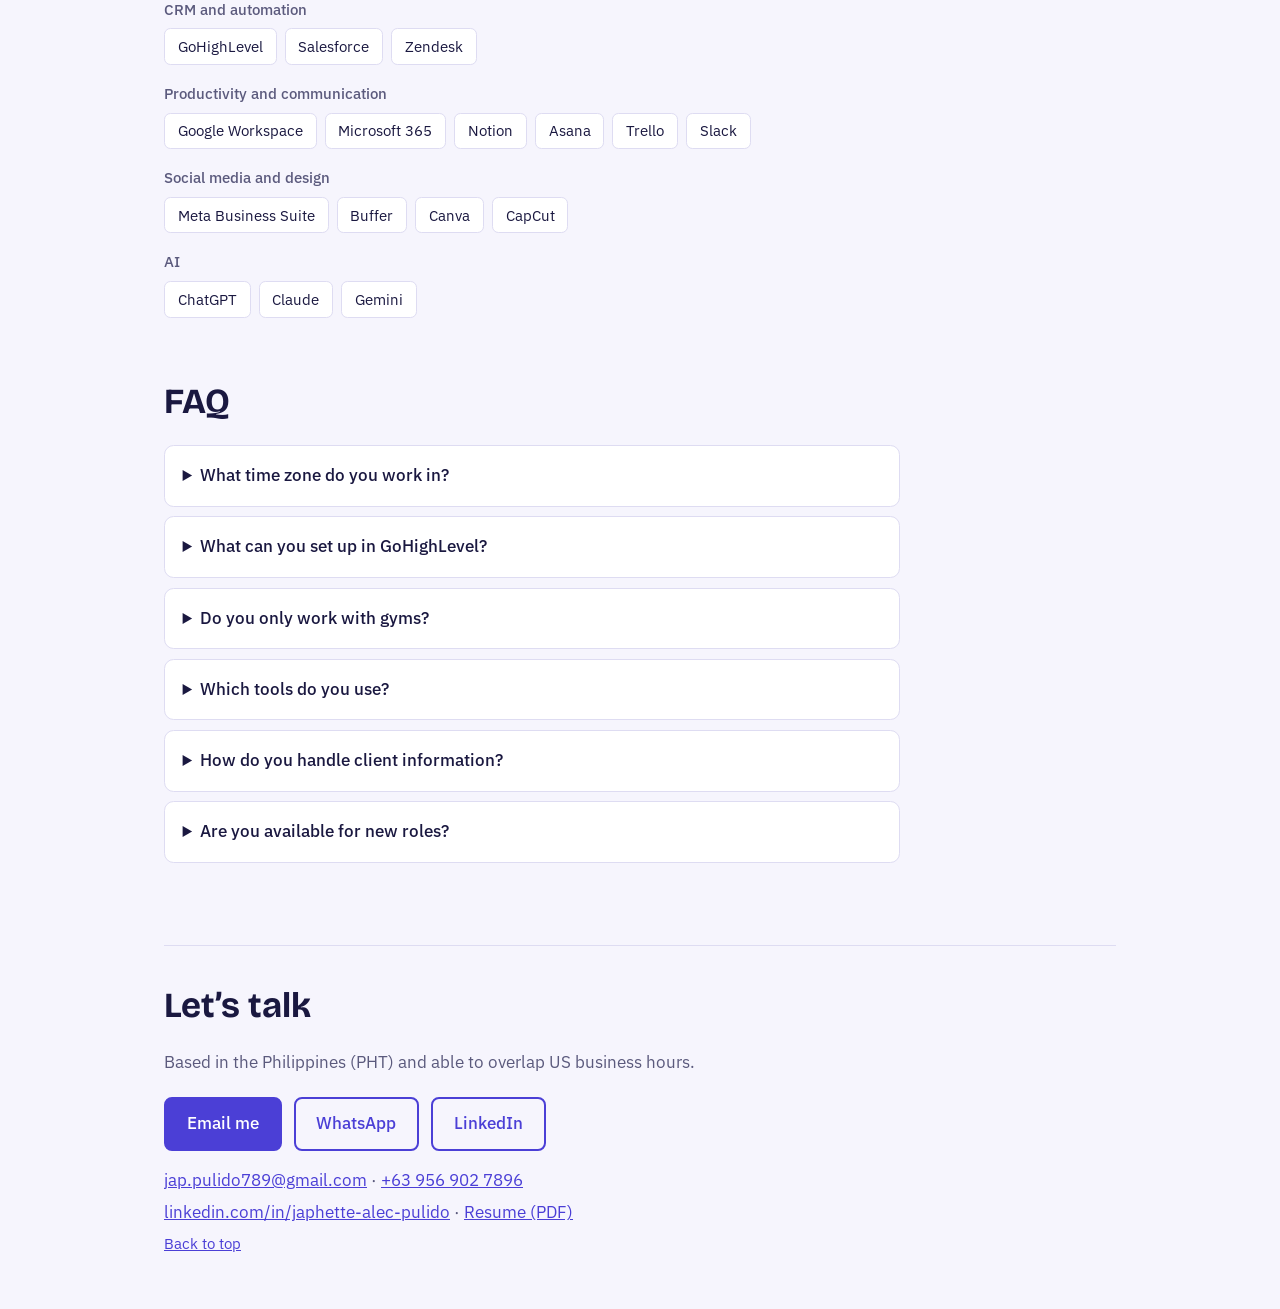
==== commit c33c9fc5: "Add files via upload" ====
--- a/index.html
+++ b/index.html
@@ -86,17 +86,43 @@
 footer p{margin:.3rem 0;color:var(--muted)}
 @media (max-width:640px){.hero{grid-template-columns:1fr}.photo{order:-1;width:8rem;height:8rem}.job{grid-template-columns:1fr;gap:.3rem}}
 @media (prefers-reduced-motion:reduce){html{scroll-behavior:auto}}
+
+[hidden]{display:none!important}
+.skip{position:absolute;left:-999px;top:0;background:var(--accent);color:var(--accent-ink);padding:.6rem 1rem;border-radius:0 0 .5rem 0;z-index:30}.skip:focus{left:0}
+.pill{display:inline-flex;align-items:center;gap:.5rem;font-size:.92rem;font-weight:500;padding:.3rem .85rem;border:1px solid var(--line);background:var(--surface);border-radius:2rem;margin-bottom:1rem}
+.pill::before{content:"";width:.6rem;height:.6rem;border-radius:50%;background:#2fb36b}
+.hero{padding:2rem 0 1.25rem}
+.stats{display:grid;grid-template-columns:repeat(auto-fit,minmax(10rem,1fr));gap:.75rem;margin:1.5rem 0 0;padding:0;list-style:none}
+.stats li{background:var(--surface);border:1px solid var(--line);border-radius:.6rem;padding:.9rem 1rem}
+.stats b{display:block;font-family:"Bricolage Grotesque",sans-serif;font-size:1.6rem;line-height:1.15;color:var(--accent)}
+.stats span{font-size:.92rem;color:var(--muted)}
+.shot{margin:1.25rem 0 0;max-width:44rem}.shot img{width:100%;height:auto;border-radius:.6rem;border:1px solid var(--line)}
+.vid{max-width:44rem}.vid video{width:100%;border-radius:.75rem;background:#000;display:block}
+.quotes{display:grid;grid-template-columns:repeat(auto-fit,minmax(16rem,1fr));gap:1rem}
+.quotes blockquote{margin:0;background:var(--surface);border:1px solid var(--line);border-left:6px solid var(--accent);border-radius:.6rem;padding:1.25rem}
+.quotes p{margin:0 0 .75rem}.quotes cite{font-style:normal;font-size:.92rem;color:var(--muted)}
+.faq details{background:var(--surface);border:1px solid var(--line);border-radius:.6rem;padding:.2rem 1.1rem;margin:.6rem 0;max-width:46rem}
+.faq summary{cursor:pointer;font-weight:500;padding:.8rem 0}
+.faq details p{margin:0 0 1rem;color:var(--muted)}
+.book iframe{width:100%;max-width:46rem;height:44rem;border:1px solid var(--line);border-radius:.75rem;background:#fff}
+#stick{position:fixed;right:1rem;bottom:1rem;z-index:20;box-shadow:0 4px 16px rgba(0,0,0,.25);transition:opacity .2s}
+#stick.off{opacity:0;pointer-events:none}
+.up{font-size:.92rem}
+@media (max-width:40rem){.hero{padding:1.25rem 0 1rem;grid-template-columns:1fr}.hero .photo{width:7rem;height:7rem;order:-1}}
+@media (prefers-reduced-motion:reduce){#stick{transition:none}}
 </style>
 </head>
 <body>
-<div class="wrap">
-<nav><b>Japhette Alec Pulido</b><div><a href="#work">What I do</a><a href="#case-study">Case study</a><a href="#projects">Projects</a><a href="#my-work">Work</a><a href="#experience">Experience</a><a href="#skills">Skills</a><a href="#contact">Contact</a></div></nav>
+<a class="skip" href="#work">Skip to content</a>
+<div class="wrap" id="top">
+<nav><b>Japhette Alec Pulido</b><div><a href="#work">What I do</a><a href="#case-study">Case study</a><a href="#my-work">Work</a><a href="#experience">Experience</a><a href="#how">How I work</a><a href="#faq">FAQ</a><a href="#contact">Contact</a></div></nav>
 
 <header class="hero">
 <div>
+<span class="pill" id="avail">Open to new roles · Philippines (PHT) · overlaps US hours</span>
 <h1>I build the follow-up systems that turn leads into members.</h1>
 <p>Executive Assistant and Operations Support with GoHighLevel funnels and automation. Fourteen years running my own business and three years supporting US-based clients remotely.</p>
-<div class="btns"><a class="btn main" href="resume.pdf">Download resume</a><a class="btn alt" href="#contact">Get in touch</a></div>
+<div class="btns"><a class="btn main" href="mailto:jap.pulido789@gmail.com">Email me</a><a class="btn alt" href="resume.pdf">Download resume</a><a class="btn alt" href="#book" id="bookbtn" hidden>Book a call</a></div>
 </div>
 <img class="photo" src="profile.png" alt="Portrait of Japhette Alec Pulido" onerror="this.style.display='none'">
 </header>
@@ -105,6 +131,11 @@
 <li>New Lead</li><li>Contacted</li><li>Trial Booked</li><li>Showed Up</li><li>Member</li>
 </ol>
 <p class="cap">A pipeline I built in GoHighLevel at Fit Body Boot Camp, with automated follow-up at every stage.</p>
+
+<section id="intro" hidden>
+<h2>Meet me</h2>
+<div class="vid"><video id="introv" controls preload="metadata" playsinline></video></div>
+</section>
 
 <section id="work">
 <h2>What I do</h2>
@@ -128,7 +159,14 @@
 <div><span class="n">4</span><h3>Showed up</h3><p>Onboarding check-ins after the first visit.</p></div>
 <div><span class="n">5</span><h3>Member</h3><p>Review requests, failed-payment reminders, and win-back messages if they go quiet.</p></div>
 </div>
+<ul class="stats" id="stats"><li><b>~100</b><span>calls a day, logged in Google Sheets</span></li><li><b>~20</b><span>discovery meetings a week</span></li><li><b>5 stores</b><span>in 4 states supported</span></li><li><b>3 years</b><span>supporting US-based clients remotely</span></li></ul>
+<figure class="shot" id="shot" hidden><img alt=""><figcaption></figcaption></figure>
 <p class="gd" style="margin-top:1.25rem">I tracked lead sources, show rates, and trial-to-member conversion, and sent weekly and monthly reports. Alongside the automation, I made and took about 100 calls a day, logged in Google Sheets.</p>
+</section>
+
+<section id="proof" hidden>
+<h2>What clients say</h2>
+<div class="quotes" id="quotes"></div>
 </section>
 
 <section id="projects">
@@ -175,6 +213,16 @@
 <article class="job"><time>2008 – 2012</time><div><h3>BS Information Technology, Major in System Engineering</h3><div class="co">Colegio de San Juan de Letran</div></div></article>
 </section>
 
+<section id="how">
+<h2>How I work</h2>
+<div class="grid">
+<div><h3>Time zone</h3><p>I’m in the Philippines (PHT) and overlap US business hours, so calls and replies happen during your working day.</p></div>
+<div><h3>Communication</h3><p>I work in email, Slack, Google Workspace and Microsoft 365, and send notes and follow-ups after meetings.</p></div>
+<div><h3>Reporting</h3><p>Weekly and monthly performance reports, with calls and leads tracked in Google Sheets.</p></div>
+<div><h3>Documentation</h3><p>I write handbooks and checklists so the work can be repeated, as I did for 5 stores in 4 states.</p></div>
+</div>
+</section>
+
 <section id="skills" class="skills">
 <h2>Skills and tools</h2>
 <h3>Skills</h3>
@@ -184,6 +232,23 @@
 <h4 class="tg">Productivity and communication</h4><ul class="chips"><li>Google Workspace</li><li>Microsoft 365</li><li>Notion</li><li>Asana</li><li>Trello</li><li>Slack</li></ul>
 <h4 class="tg">Social media and design</h4><ul class="chips"><li>Meta Business Suite</li><li>Buffer</li><li>Canva</li><li>CapCut</li></ul>
 <h4 class="tg">AI</h4><ul class="chips"><li>ChatGPT</li><li>Claude</li><li>Gemini</li></ul>
+<div id="certs" hidden><h3>Certifications</h3><ul class="chips" id="certlist"></ul></div>
+</section>
+
+<section id="faq" class="faq">
+<h2>FAQ</h2>
+<details><summary>What time zone do you work in?</summary><p>Philippine Time (PHT). I overlap US business hours so I’m available during your working day.</p></details>
+<details><summary>What can you set up in GoHighLevel?</summary><p>Pipelines with automated follow-up at each stage, instant replies to new leads, missed-call text-back, booking calendars with reminders, call follow-up sequences, email blasts, contact tagging, and reporting.</p></details>
+<details><summary>Do you only work with gyms?</summary><p>No. My work includes a DHL Express partner shop network (5 stores in 4 states), a construction and engineering business, and fitness studios.</p></details>
+<details><summary>Which tools do you use?</summary><p>GoHighLevel, Salesforce, Zendesk, Google Workspace, Microsoft 365, Notion, Asana, Trello, Slack, Meta Business Suite, Buffer, Canva, CapCut, and AI tools such as ChatGPT, Claude, and Gemini. The full list is under Skills.</p></details>
+<details><summary>How do you handle client information?</summary><p>I keep client and customer details out of public work. For example, I blurred customer names on package labels in this portfolio.</p></details>
+<details><summary>Are you available for new roles?</summary><p>Yes. Email or message me on WhatsApp to talk about hours and a start date.</p></details>
+</section>
+
+<section id="book" class="book" hidden>
+<h2>Book a call</h2>
+<p class="gd">Pick a time that works for you.</p>
+<iframe id="bookframe" title="Book a call" loading="lazy"></iframe>
 </section>
 
 <footer id="contact">
@@ -196,8 +261,10 @@
 </div>
 <p><a href="mailto:jap.pulido789@gmail.com">jap.pulido789@gmail.com</a> · <a href="https://wa.me/639569027896" target="_blank" rel="noopener">+63 956 902 7896</a></p>
 <p><a href="https://www.linkedin.com/in/japhette-alec-pulido/" target="_blank" rel="noopener">linkedin.com/in/japhette-alec-pulido</a> · <a href="resume.pdf">Resume (PDF)</a></p>
+<p class="up"><a href="#top">Back to top</a></p>
 </footer>
 </div>
+<a id="stick" class="btn main off" href="#contact">Contact</a>
 <dialog id="lb" aria-label="Enlarged image"><img alt=""><button type="button" class="x" aria-label="Close">×</button></dialog>
 <script>
 (function(){var w=document.getElementById("my-work"),b=[].slice.call(w.querySelectorAll(".tabs button")),g=[].slice.call(w.querySelectorAll(".group"));
@@ -206,6 +273,28 @@
 var d=document.getElementById("lb"),i=d.querySelector("img");
 w.addEventListener("click",function(e){var t=e.target.closest(".th img");if(t){i.src=t.dataset.full||t.src;i.alt=t.alt;d.showModal()}});
 d.addEventListener("click",function(){d.close()});})();
+
+(function(){
+var $=function(i){return document.getElementById(i)};
+var st=$("stick"),ct=$("contact"),hero=document.querySelector(".hero");
+if("IntersectionObserver" in window){var hid={hero:false,ct:false};
+function upd(){st.classList.toggle("off",hid.hero||hid.ct)}
+new IntersectionObserver(function(e){hid.hero=e[0].isIntersecting;upd()},{threshold:0}).observe(hero);
+new IntersectionObserver(function(e){hid.ct=e[0].isIntersecting;upd()},{threshold:0}).observe(ct);
+hid.hero=true;upd();}else{st.classList.remove("off")}
+function safe(u){return typeof u==="string"&&/^(https:\/\/|[A-Za-z0-9_\-\/.]+$)/.test(u)}
+fetch("site-config.json",{cache:"no-cache"}).then(function(r){return r.ok?r.json():{}}).catch(function(){return {}}).then(function(c){
+if(!c)return;
+if(c.availability){$("avail").textContent=c.availability}
+if(safe(c.intro_video)){var v=$("introv");v.src=c.intro_video;if(safe(c.intro_poster))v.poster=c.intro_poster;$("intro").hidden=false}
+if(safe(c.booking_url)&&/^https:\/\//.test(c.booking_url)){$("bookframe").src=c.booking_url;$("book").hidden=false;var b=$("bookbtn");b.hidden=false}
+if(c.testimonials&&c.testimonials.length){var q=$("quotes");c.testimonials.forEach(function(t){if(!t||!t.quote)return;var bq=document.createElement("blockquote"),p=document.createElement("p"),ci=document.createElement("cite");p.textContent="\u201c"+t.quote+"\u201d";ci.textContent=[t.name,t.role].filter(Boolean).join(", ");bq.appendChild(p);bq.appendChild(ci);q.appendChild(bq)});if(q.children.length)$("proof").hidden=false}
+if(c.certifications&&c.certifications.length){var l=$("certlist");c.certifications.forEach(function(x){var li=document.createElement("li");li.textContent=x;l.appendChild(li)});$("certs").hidden=false}
+if(c.results&&c.results.length){var s=$("stats");c.results.forEach(function(x){if(!x||!x.value)return;var li=document.createElement("li"),b=document.createElement("b"),sp=document.createElement("span");b.textContent=x.value;sp.textContent=x.label||"";li.appendChild(b);li.appendChild(sp);s.appendChild(li)})}
+if(safe(c.workflow_screenshot)){var f=$("shot"),im=f.querySelector("img");im.src=c.workflow_screenshot;im.alt=c.workflow_caption||"GoHighLevel workflow";f.querySelector("figcaption").textContent=c.workflow_caption||"";f.hidden=false}
+if(c.goatcounter&&/^[a-z0-9-]+$/i.test(c.goatcounter)){var sc=document.createElement("script");sc.async=true;sc.src="https://gc.zgo.at/count.js";sc.setAttribute("data-goatcounter","https://"+c.goatcounter+".goatcounter.com/count");document.body.appendChild(sc)}
+});
+})();
 </script>
 </body>
 </html>
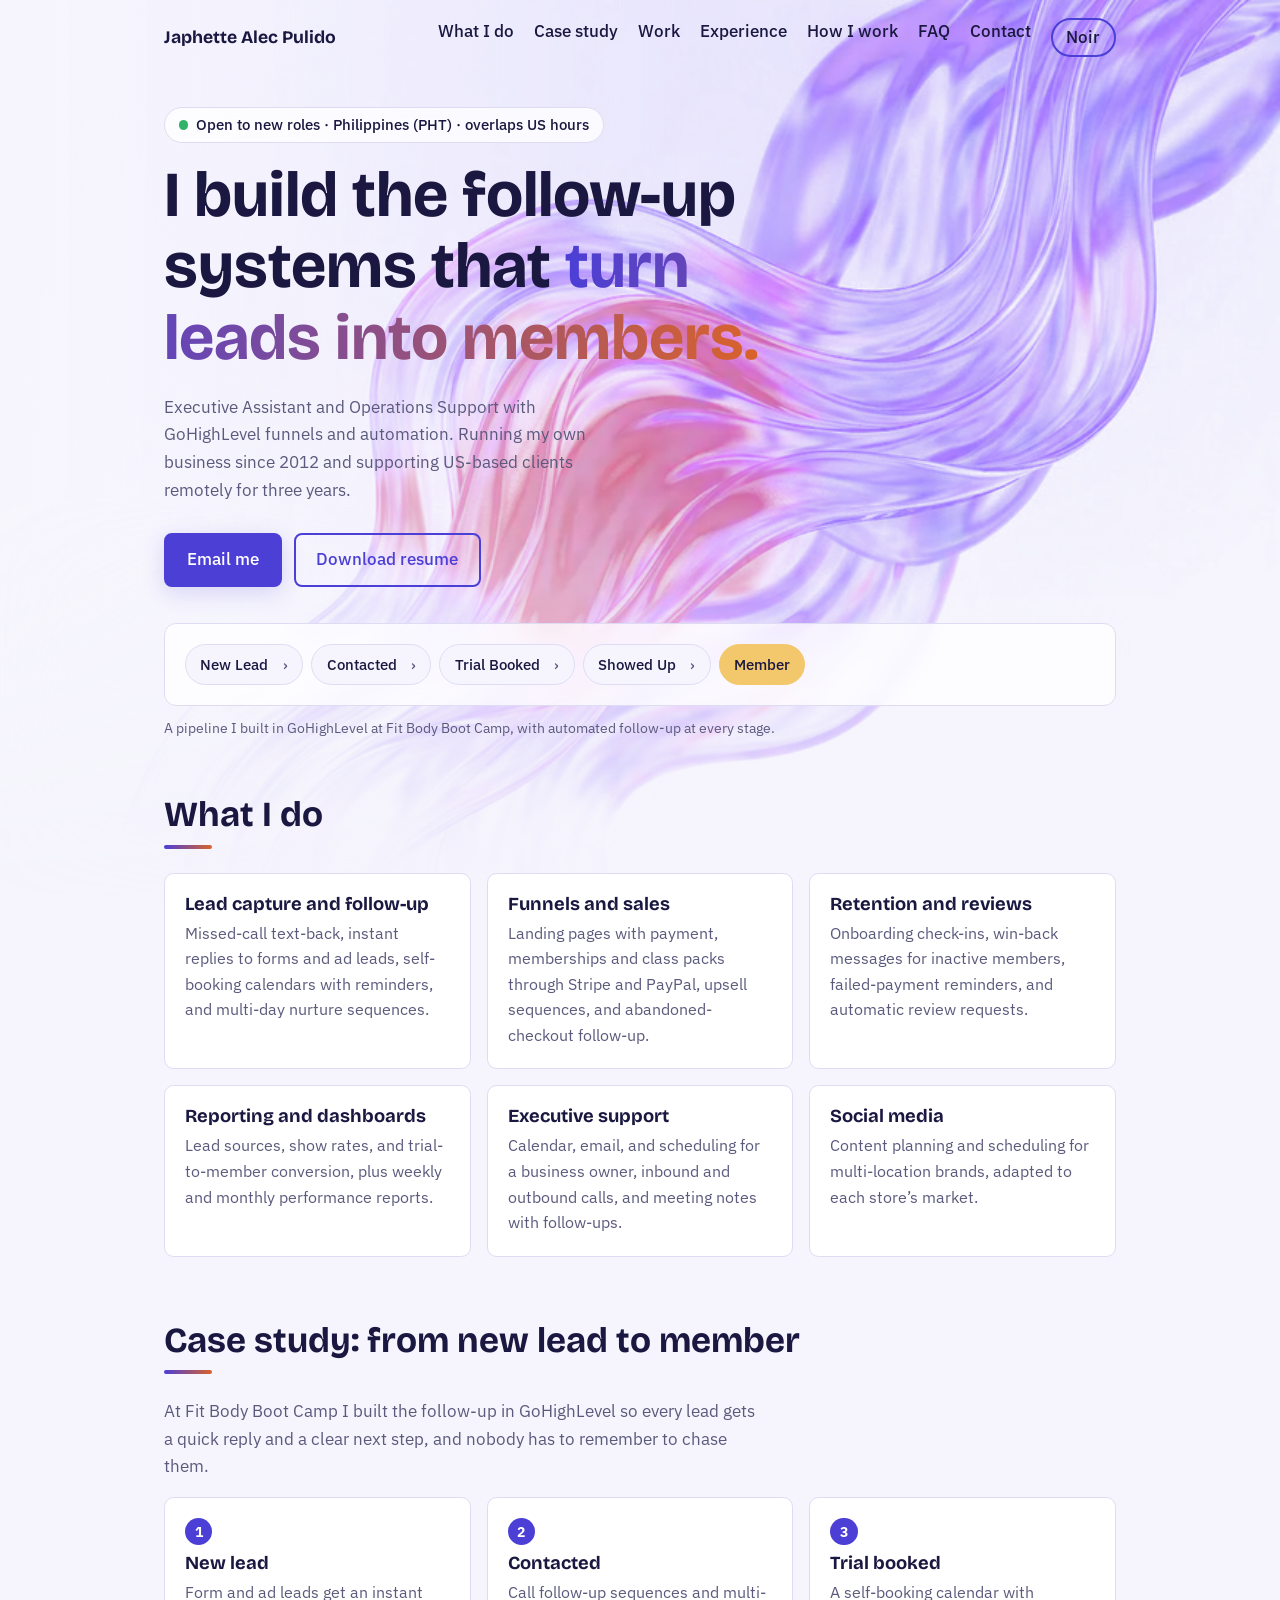
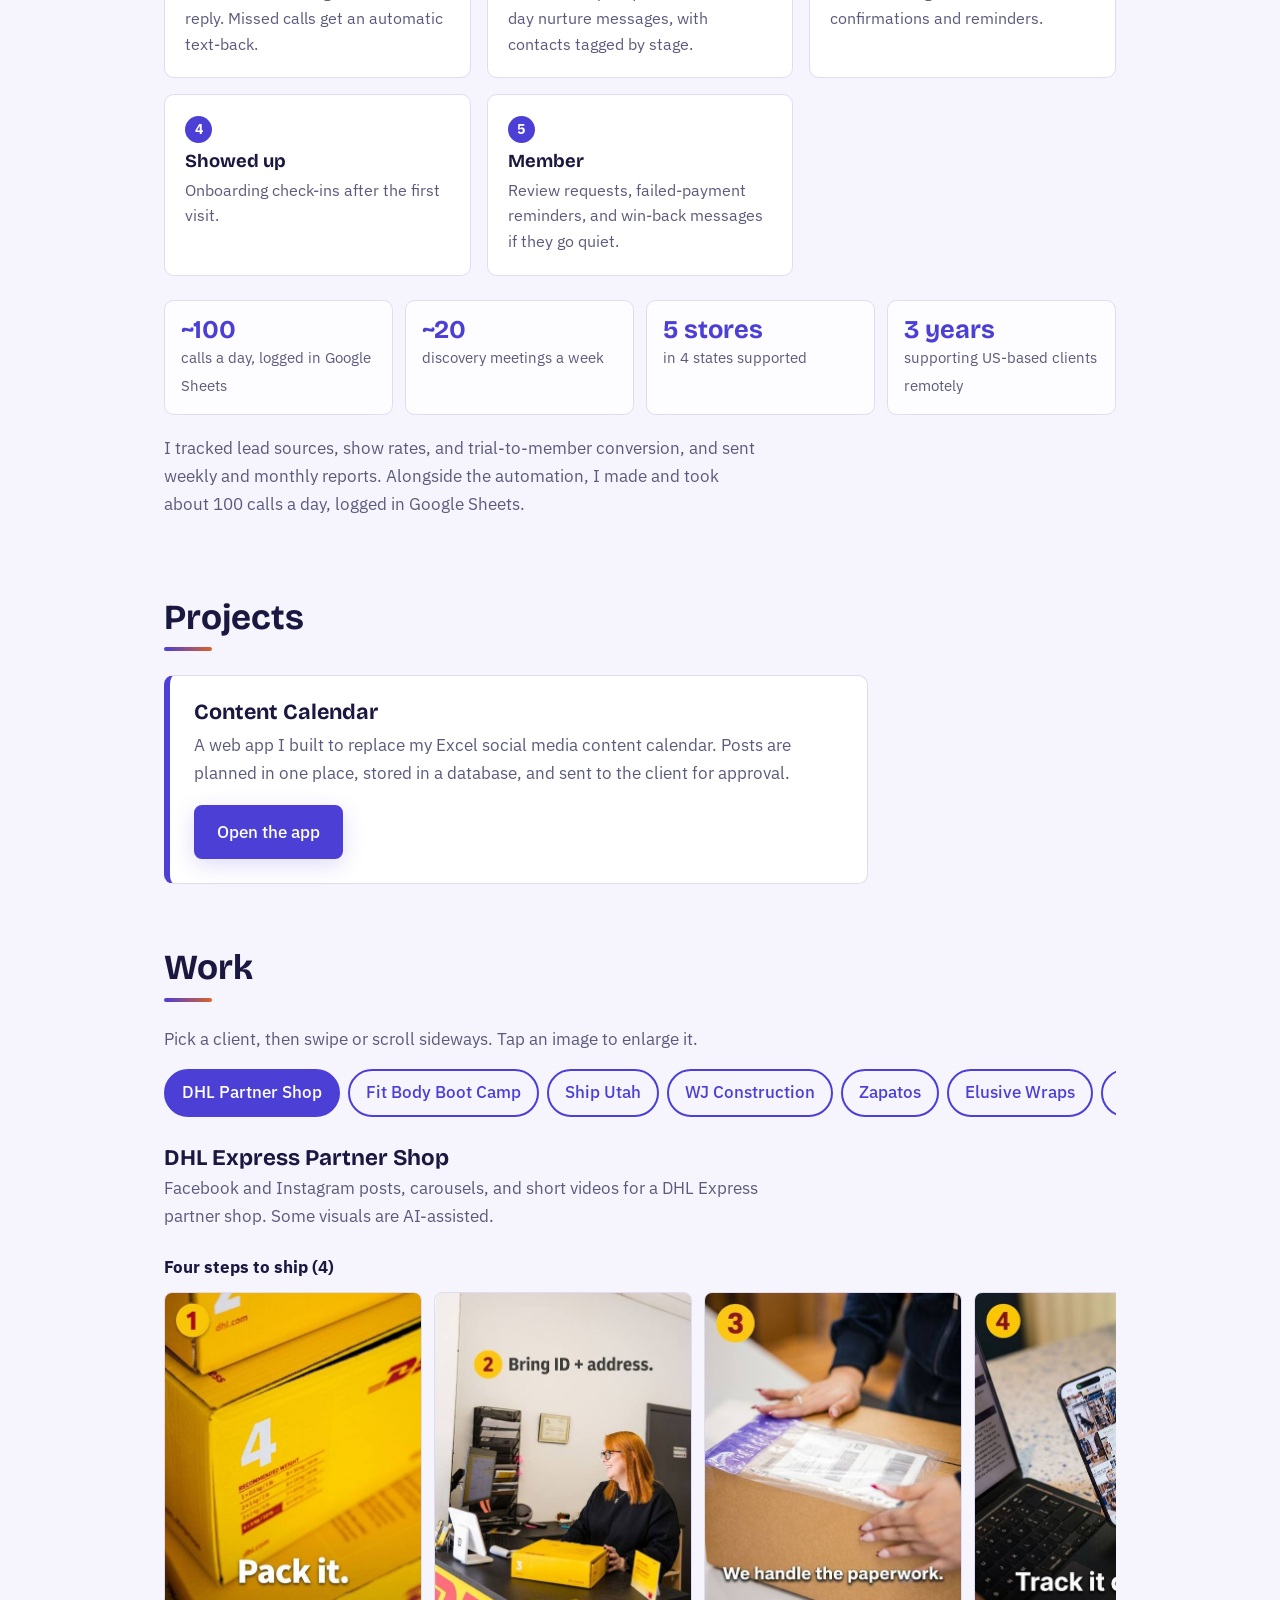
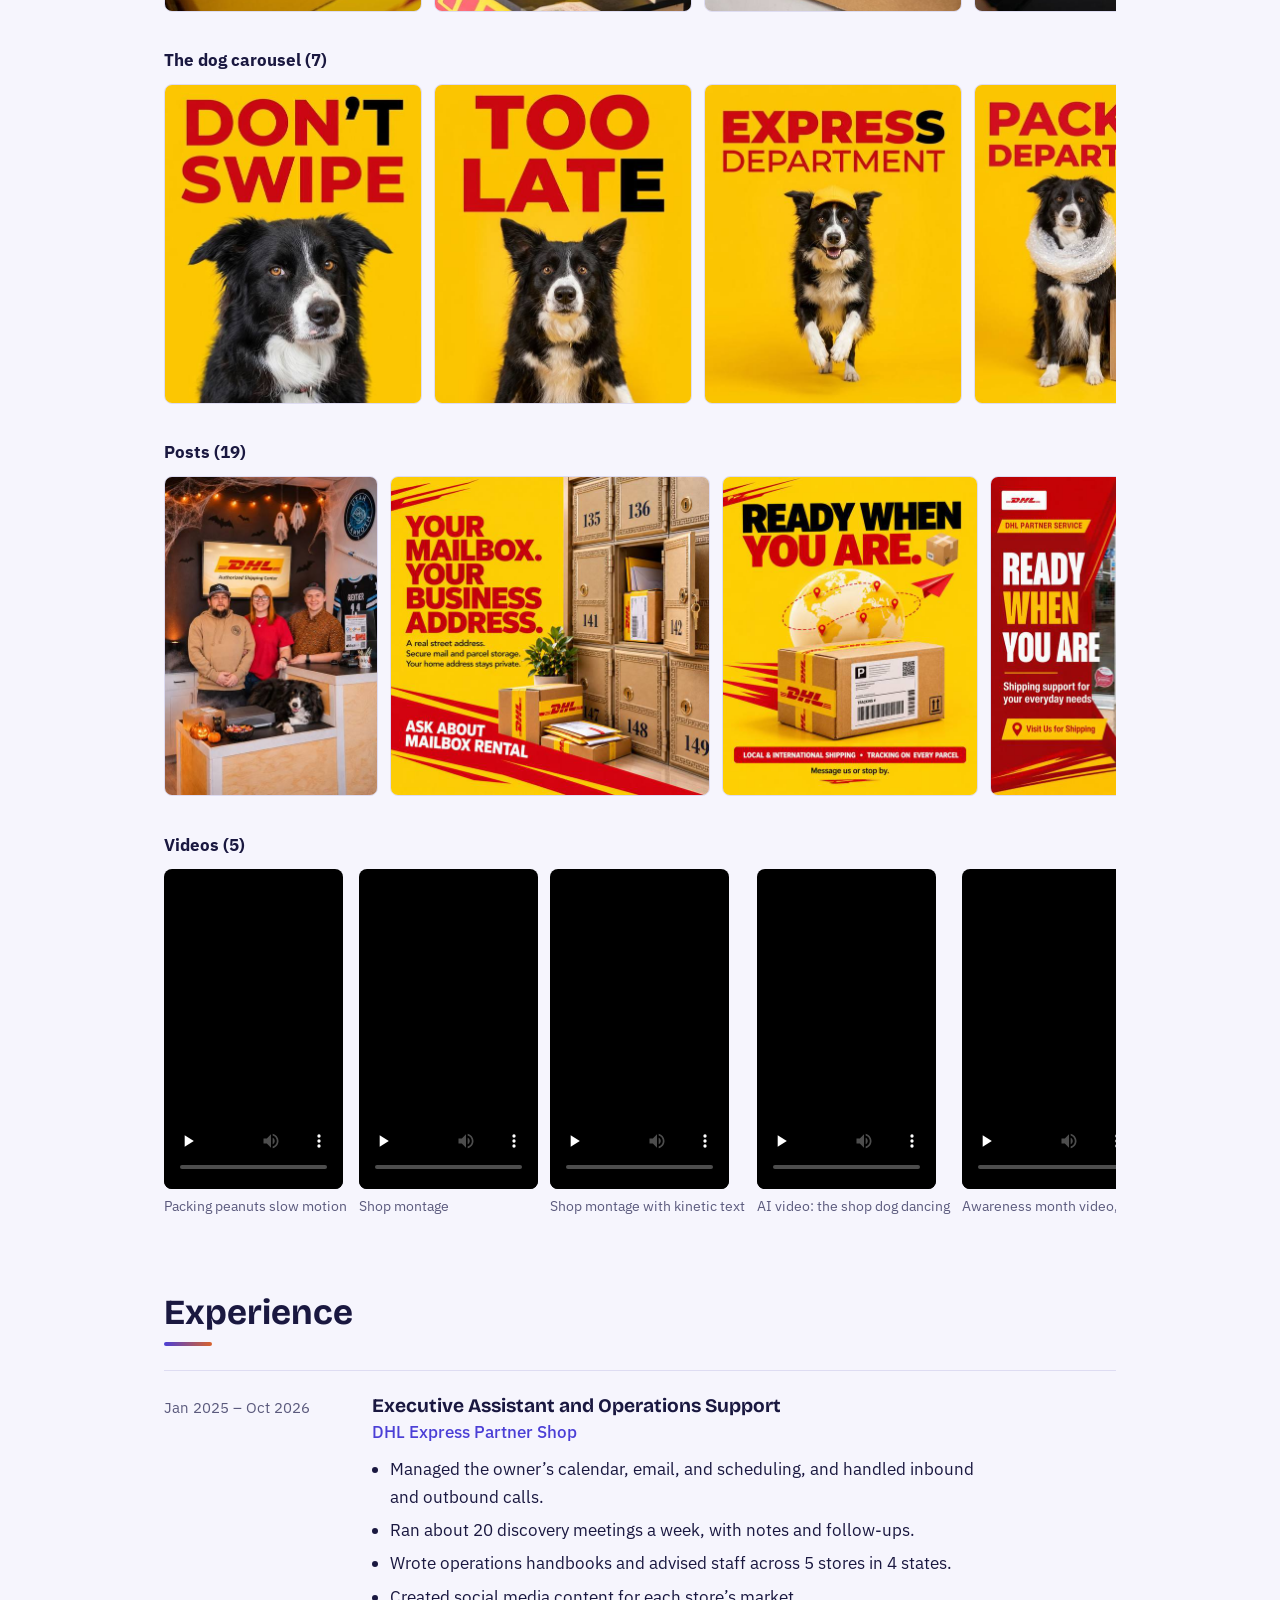
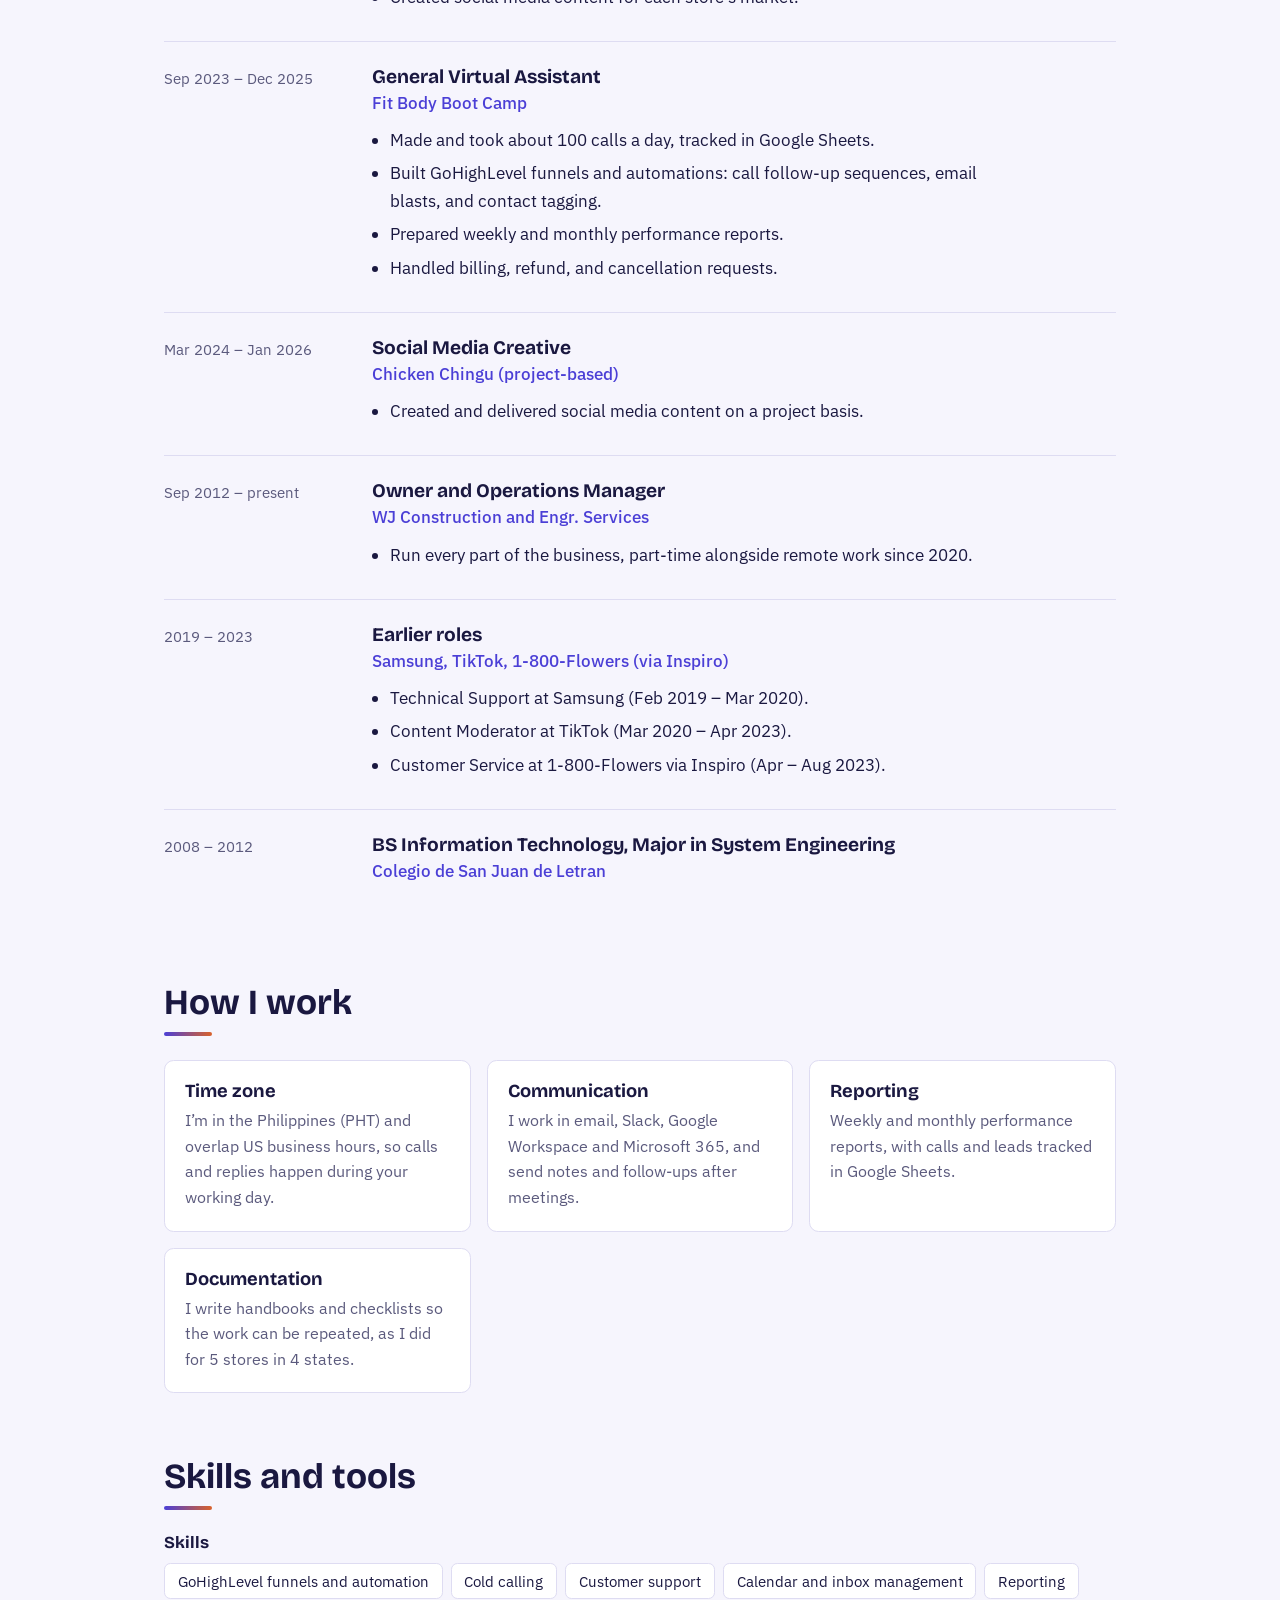
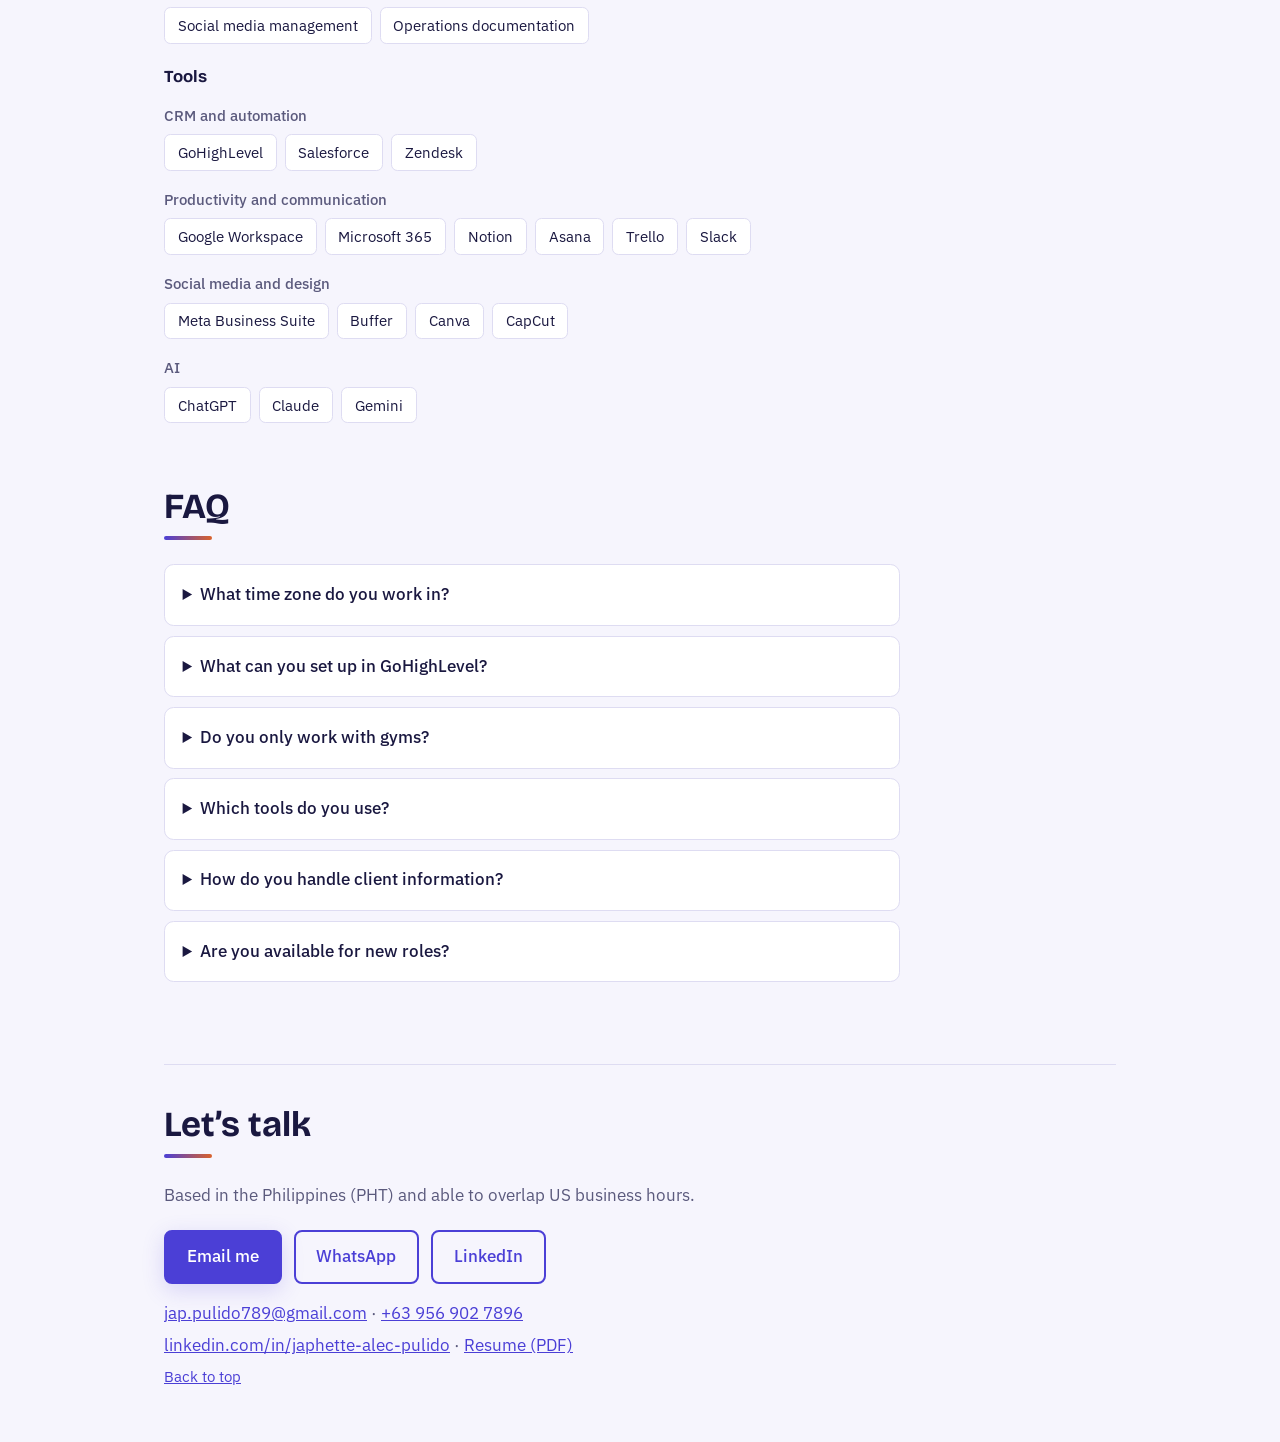
==== commit 9e0586b1: "Add files via upload" ====
--- a/index.html
+++ b/index.html
@@ -5,12 +5,17 @@
 <meta name="viewport" content="width=device-width, initial-scale=1">
 <title>Japhette Alec Pulido | Executive Assistant &amp; GoHighLevel Automation</title>
 <meta name="theme-color" content="#4b3fd6">
+<script>(function(){var r=document.documentElement;r.className+=" js";var s=null;try{s=localStorage.getItem("theme")}catch(e){}if(s!=="dark"&&s!=="light"){s=window.matchMedia&&matchMedia("(prefers-color-scheme:dark)").matches?"dark":"light"}r.setAttribute("data-theme",s)})();</script>
 <meta name="description" content="Executive Assistant and Operations Support with GoHighLevel funnels and automation experience. Based in the Philippines, available to overlap US business hours.">
 <meta property="og:title" content="Japhette Alec Pulido | Executive Assistant &amp; GoHighLevel Automation">
 <meta property="og:type" content="website">
 <meta property="og:url" content="https://japhette-vms.github.io/">
 <meta property="og:description" content="Executive Assistant and Operations Support with GoHighLevel funnels and automation. Based in the Philippines, available to overlap US business hours.">
-<meta property="og:image" content="https://japhette-vms.github.io/og-image.png">
+<meta property="og:image" content="https://japhette-vms.github.io/og-image.jpg">
+<meta property="og:image:width" content="1200">
+<meta property="og:image:height" content="630">
+<link rel="canonical" href="https://japhette-vms.github.io/">
+<script type="application/ld+json">{"@context": "https://schema.org", "@type": "Person", "name": "Japhette Alec Pulido", "jobTitle": "Executive Assistant & GoHighLevel Automation Specialist", "description": "Executive Assistant and Operations Support with GoHighLevel funnels and automation experience. Based in the Philippines, available to overlap US business hours.", "url": "https://japhette-vms.github.io/", "email": "jap.pulido789@gmail.com", "image": "https://japhette-vms.github.io/profile.jpg", "address": {"@type": "PostalAddress", "addressCountry": "PH"}, "sameAs": ["https://www.linkedin.com/in/japhette-alec-pulido"], "knowsAbout": ["Executive Assistance", "Operations Support", "GoHighLevel", "Funnels and Automation", "Lead Follow-up", "Cold Calling", "Customer Support", "Performance Reporting", "Social Media Management"], "alumniOf": {"@type": "CollegeOrUniversity", "name": "Colegio de San Juan de Letran"}}</script>
 <meta name="twitter:card" content="summary_large_image">
 <link rel="icon" href="data:image/svg+xml,%3Csvg xmlns=%27http://www.w3.org/2000/svg%27 viewBox=%270 0 100 100%27%3E%3Crect width=%27100%27 height=%27100%27 rx=%2722%27 fill=%27%234b3fd6%27/%3E%3Ctext x=%2750%27 y=%2768%27 font-size=%2756%27 text-anchor=%27middle%27 fill=%27white%27 font-family=%27sans-serif%27 font-weight=%27bold%27%3EJP%3C/text%3E%3C/svg%3E">
 <link rel="preconnect" href="https://fonts.googleapis.com">
@@ -18,7 +23,11 @@
 <link href="https://fonts.googleapis.com/css2?family=Bricolage+Grotesque:opsz,wght@12..96,500;12..96,700&family=IBM+Plex+Sans:wght@400;500&display=swap" rel="stylesheet">
 <style>
 :root{--bg:#f6f5fd;--surface:#fff;--ink:#1a1840;--muted:#5b5a7d;--line:#dedcf2;--accent:#4b3fd6;--accent-ink:#fff;--mark:#f3c76b}
-@media (prefers-color-scheme:dark){:root{--bg:#13112b;--surface:#1d1a3f;--ink:#ecebfa;--muted:#a8a6cf;--line:#2f2b5e;--accent:#9c93ff;--accent-ink:#13112b;--mark:#c99a2e}}
+@media (prefers-color-scheme:dark){:root:not([data-theme="light"]){--bg:#13112b;--surface:#1d1a3f;--ink:#ecebfa;--muted:#a8a6cf;--line:#2f2b5e;--accent:#9c93ff;--accent-ink:#13112b;--mark:#c99a2e}}
+:root[data-theme="dark"]{--bg:#13112b;--surface:#1d1a3f;--ink:#ecebfa;--muted:#a8a6cf;--line:#2f2b5e;--accent:#9c93ff;--accent-ink:#13112b;--mark:#c99a2e}
+:root[data-theme="light"]{--bg:#f6f5fd;--surface:#fff;--ink:#1a1840;--muted:#5b5a7d;--line:#dedcf2;--accent:#4b3fd6;--accent-ink:#fff;--mark:#f3c76b}
+#theme{font:inherit;font-weight:500;cursor:pointer;background:transparent;color:var(--ink);border:2px solid var(--accent);border-radius:2rem;padding:.25rem .85rem}
+#theme:hover{color:var(--accent)}
 *{box-sizing:border-box}
 html{scroll-behavior:smooth}
 body{margin:0;background:var(--bg);color:var(--ink);font:400 1.05rem/1.65 "IBM Plex Sans",system-ui,sans-serif}
@@ -110,21 +119,42 @@
 .up{font-size:.92rem}
 @media (max-width:40rem){.hero{padding:1.25rem 0 1rem;grid-template-columns:1fr}.hero .photo{width:7rem;height:7rem;order:-1}}
 @media (prefers-reduced-motion:reduce){#stick{transition:none}}
+
+/* ---- beautification layer ---- */
+:root{--g2:#d9622b;--glow:rgba(75,63,214,.18);--bgimg:url(bg-light.webp)}
+:root[data-theme="dark"]{--g2:#ff9a76;--glow:rgba(156,147,255,.38);--bgimg:url(bg.jpg)}
+body{position:relative}
+.bg{position:absolute;inset:0 0 auto 0;height:max(100svh,42rem);z-index:-1;pointer-events:none;overflow:hidden;-webkit-mask-image:linear-gradient(#000 55%,transparent);mask-image:linear-gradient(#000 55%,transparent)}
+.bg::before{content:"";position:absolute;inset:0;background:var(--bgimg) right top/cover no-repeat}
+.bg::after{content:"";position:absolute;inset:0;background:linear-gradient(90deg,var(--bg) 0,transparent 55%)}
+.grad{background:linear-gradient(90deg,var(--accent),var(--g2));-webkit-background-clip:text;background-clip:text;color:transparent}
+h2::after{content:"";display:block;width:3rem;height:4px;border-radius:2px;margin-top:.6rem;background:linear-gradient(90deg,var(--accent),var(--g2))}
+.photo{box-shadow:0 0 0 2px var(--accent),0 0 48px var(--glow)}
+.pill,.pipe,.stats li{background:var(--surface);background:color-mix(in srgb,var(--surface) 76%,transparent);-webkit-backdrop-filter:blur(10px);backdrop-filter:blur(10px)}
+.grid>div,.stats li,.quotes blockquote,.proj,.faq details{transition:transform .2s ease,border-color .2s ease,box-shadow .2s ease}
+@media (hover:hover){.grid>div:hover,.stats li:hover,.quotes blockquote:hover{transform:translateY(-3px);border-color:var(--accent);box-shadow:0 10px 28px var(--glow)}}
+.btn.main{box-shadow:0 6px 22px var(--glow)}
+.js .rv{opacity:0;transform:translateY(16px);transition:opacity .6s ease,transform .6s ease}
+.js .rv.in{opacity:1;transform:none}
+@media (max-width:640px){.bg{opacity:.55}.bg::after{background:linear-gradient(90deg,var(--bg) 0,transparent 80%)}}
+@media (prefers-reduced-motion:reduce){.js .rv{opacity:1;transform:none;transition:none}.grid>div:hover,.stats li:hover,.quotes blockquote:hover{transform:none}}
+@media (max-width:640px){nav div{gap:.4rem .85rem}nav a{font-size:.95rem}#theme{padding:.1rem .65rem}}
 </style>
 </head>
 <body>
+<div class="bg" aria-hidden="true"></div>
 <a class="skip" href="#work">Skip to content</a>
 <div class="wrap" id="top">
-<nav><b>Japhette Alec Pulido</b><div><a href="#work">What I do</a><a href="#case-study">Case study</a><a href="#my-work">Work</a><a href="#experience">Experience</a><a href="#how">How I work</a><a href="#faq">FAQ</a><a href="#contact">Contact</a></div></nav>
+<nav><b>Japhette Alec Pulido</b><div><a href="#work">What I do</a><a href="#case-study">Case study</a><a href="#my-work">Work</a><a href="#experience">Experience</a><a href="#how">How I work</a><a href="#faq">FAQ</a><a href="#contact">Contact</a><button id="theme" type="button" aria-pressed="false">Noir</button></div></nav>
 
 <header class="hero">
 <div>
 <span class="pill" id="avail">Open to new roles · Philippines (PHT) · overlaps US hours</span>
-<h1>I build the follow-up systems that turn leads into members.</h1>
-<p>Executive Assistant and Operations Support with GoHighLevel funnels and automation. Fourteen years running my own business and three years supporting US-based clients remotely.</p>
+<h1>I build the follow-up systems that <span class="grad">turn leads into members.</span></h1>
+<p>Executive Assistant and Operations Support with GoHighLevel funnels and automation. Running my own business since 2012 and supporting US-based clients remotely for three years.</p>
 <div class="btns"><a class="btn main" href="mailto:jap.pulido789@gmail.com">Email me</a><a class="btn alt" href="resume.pdf">Download resume</a><a class="btn alt" href="#book" id="bookbtn" hidden>Book a call</a></div>
 </div>
-<img class="photo" src="profile.png" alt="Portrait of Japhette Alec Pulido" onerror="this.style.display='none'">
+<img class="photo" src="profile.jpg" alt="Portrait of Japhette Alec Pulido" onerror="this.style.display='none'">
 </header>
 
 <ol class="pipe" aria-label="Example lead pipeline I have built in GoHighLevel">
@@ -296,5 +326,19 @@
 });
 })();
 </script>
+<script>
+(function(){var r=document.documentElement,b=document.getElementById("theme");
+function sys(){return window.matchMedia&&matchMedia("(prefers-color-scheme:dark)").matches?"dark":"light"}
+function apply(t){r.setAttribute("data-theme",t);b.textContent=t==="dark"?"Bright":"Noir";b.setAttribute("aria-pressed",t==="dark");b.setAttribute("aria-label",t==="dark"?"Switch to Bright mode":"Switch to Noir mode")}
+var s=null;try{s=localStorage.getItem("theme")}catch(e){}
+apply(s==="dark"||s==="light"?s:sys());
+b.addEventListener("click",function(){var t=r.getAttribute("data-theme")==="dark"?"light":"dark";apply(t);try{localStorage.setItem("theme",t)}catch(e){}});})();
+</script>
+<script>
+(function(){var s=[].slice.call(document.querySelectorAll("section"));
+if(!("IntersectionObserver" in window)){return}
+var io=new IntersectionObserver(function(es){es.forEach(function(e){if(e.isIntersecting){e.target.classList.add("in");io.unobserve(e.target)}})},{threshold:.05,rootMargin:"0px 0px -4% 0px"});
+s.forEach(function(x){x.classList.add("rv");io.observe(x)});})();
+</script>
 </body>
 </html>
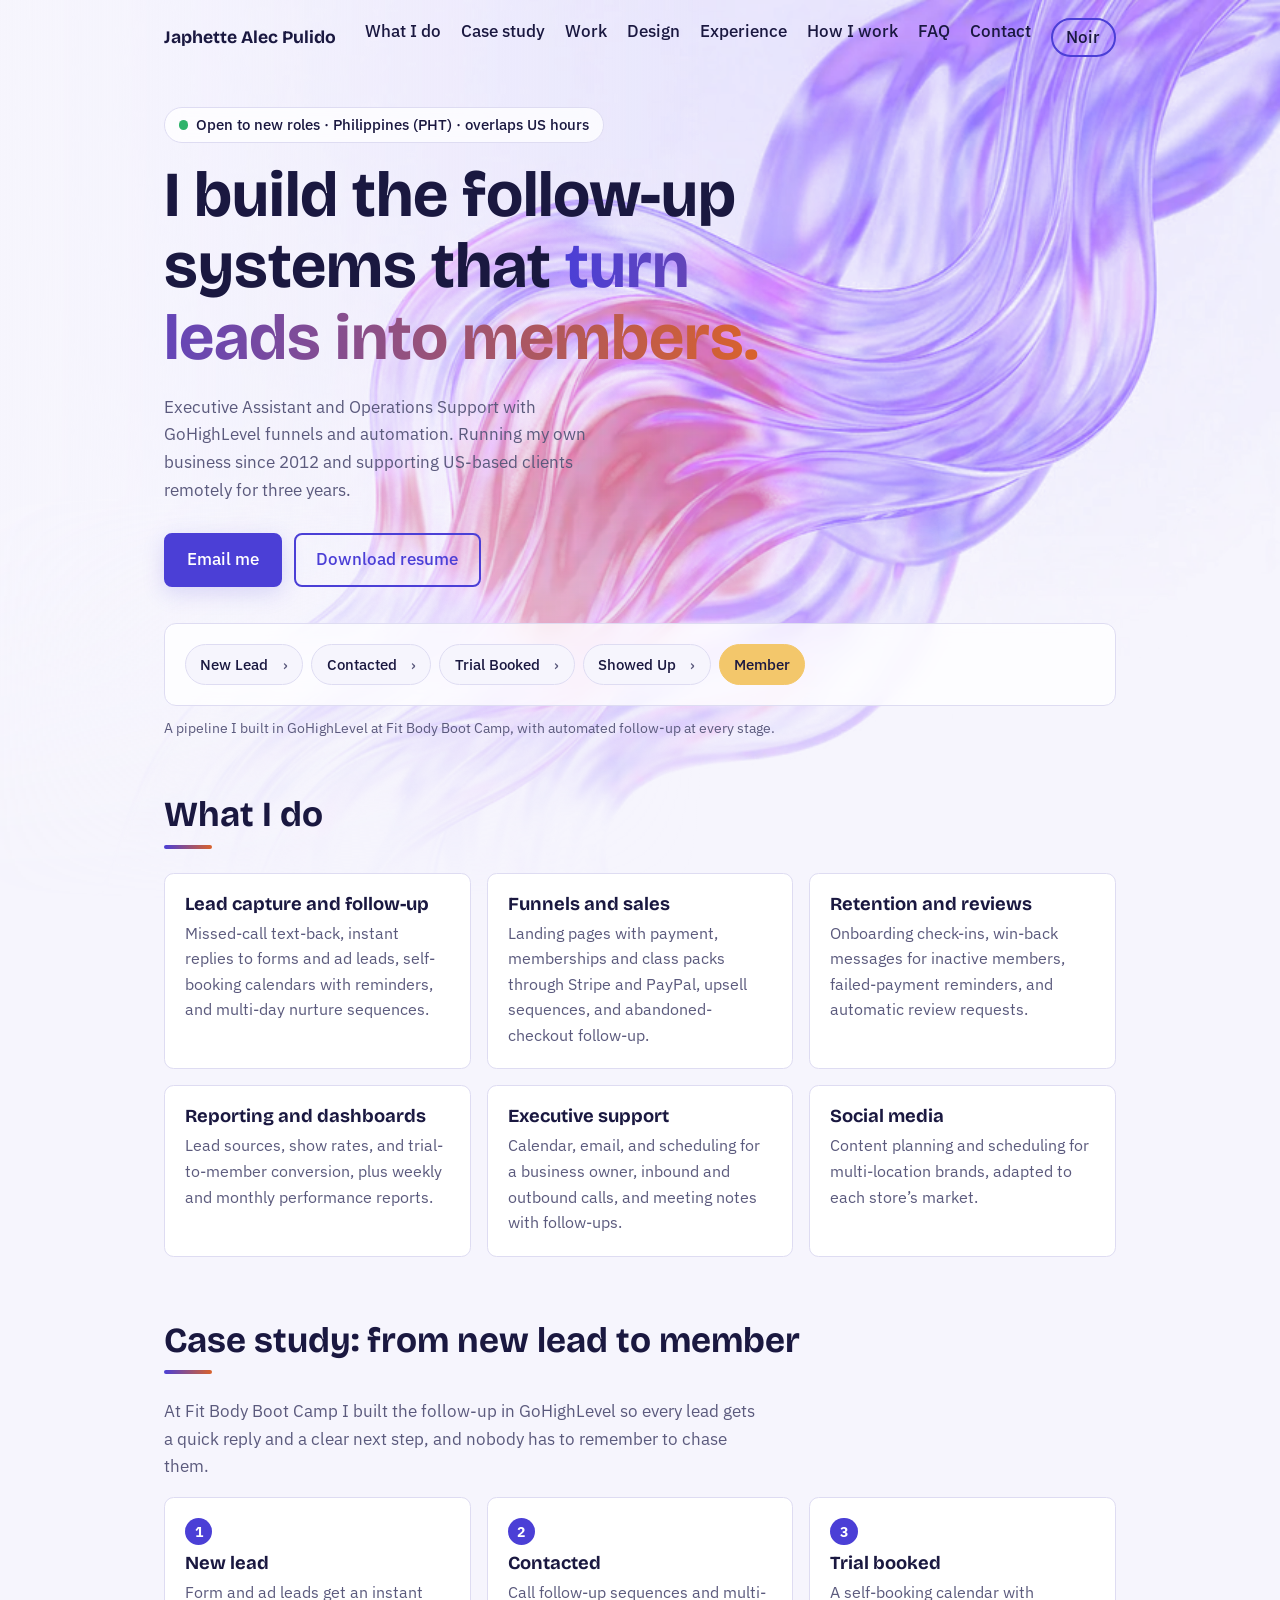
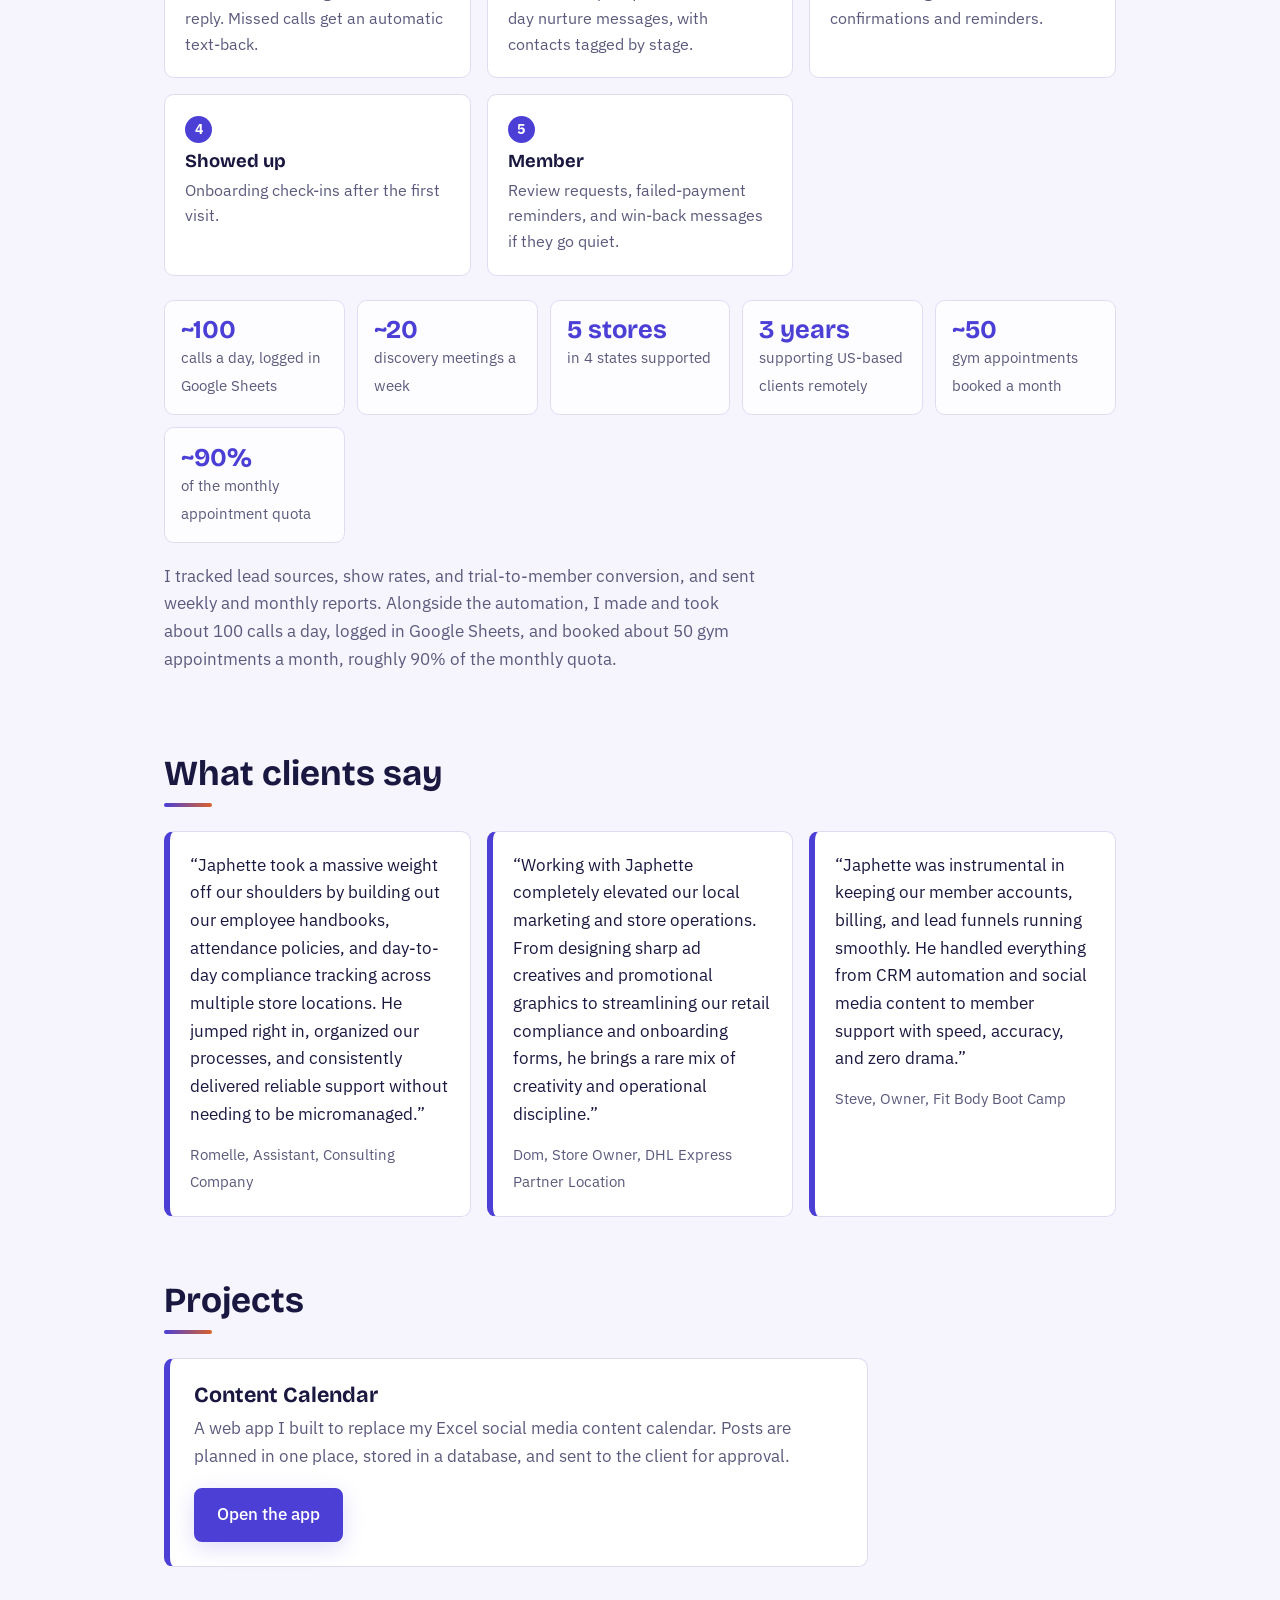
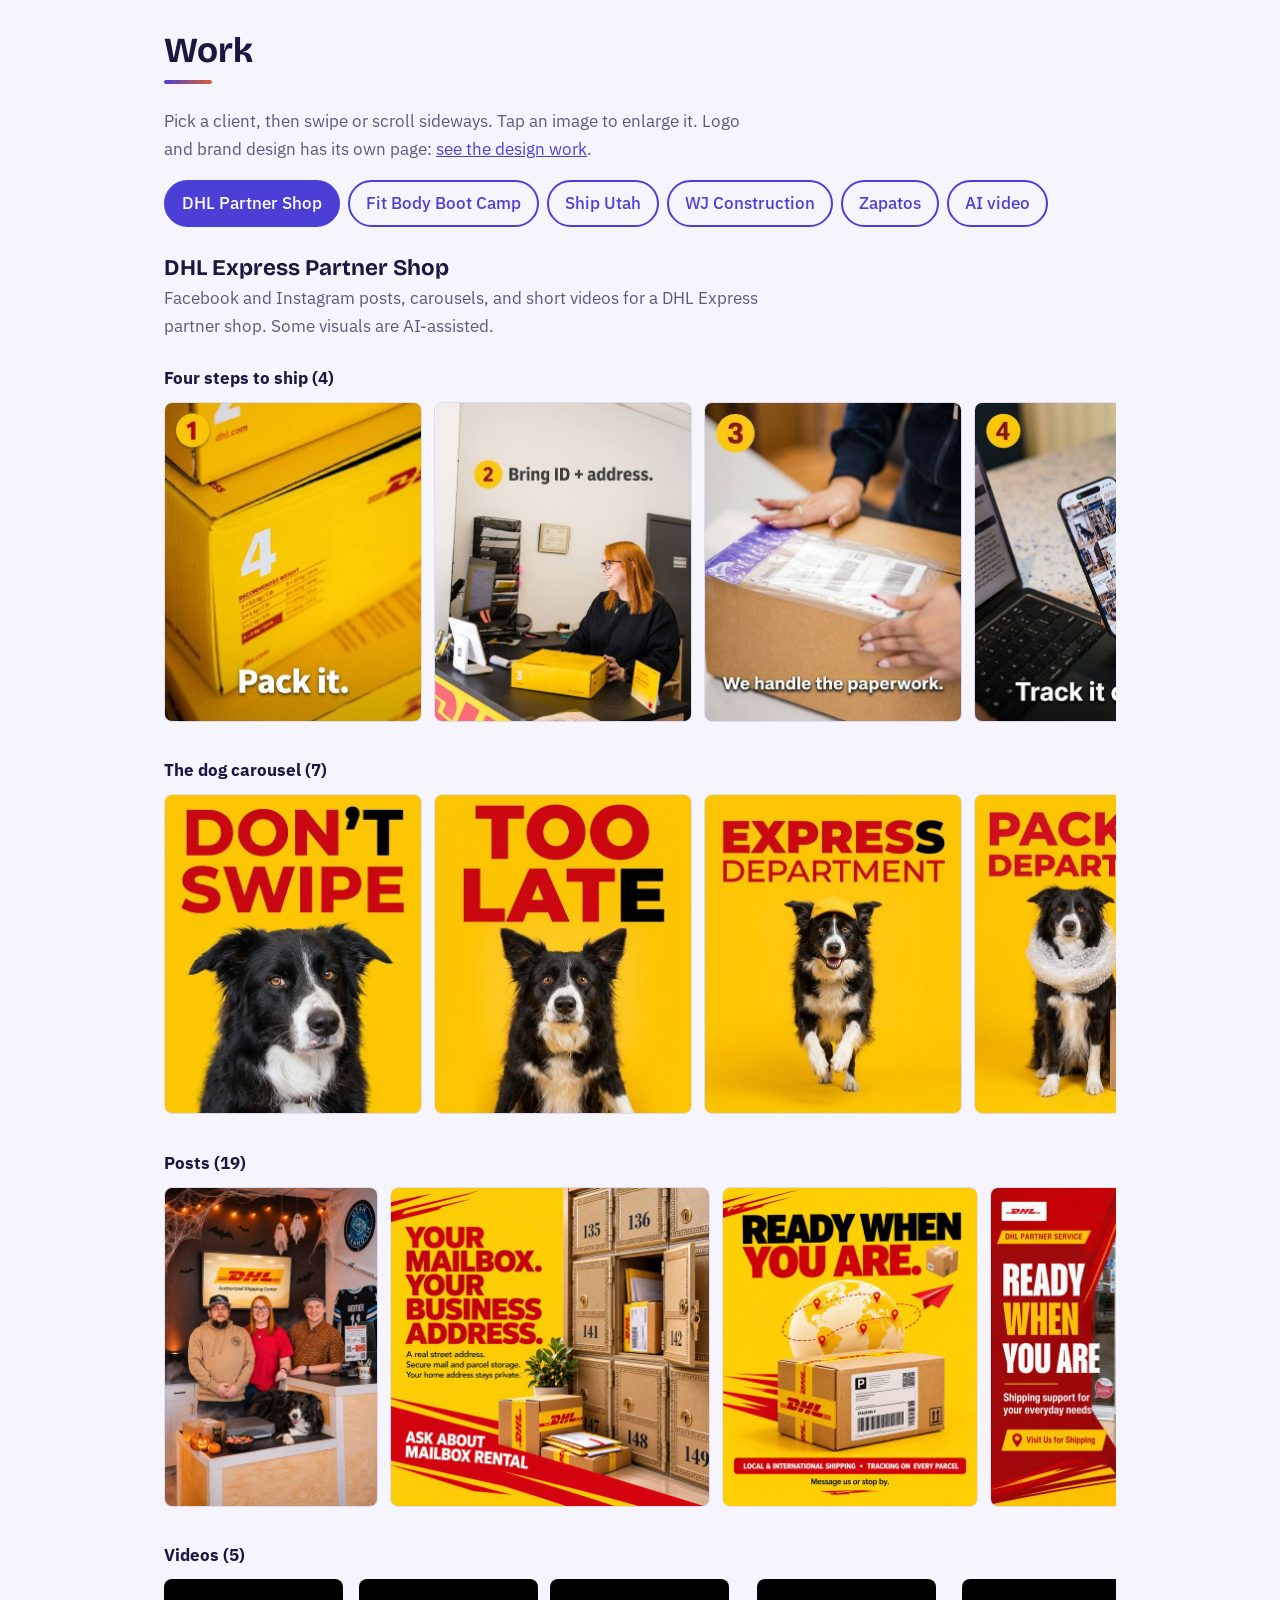
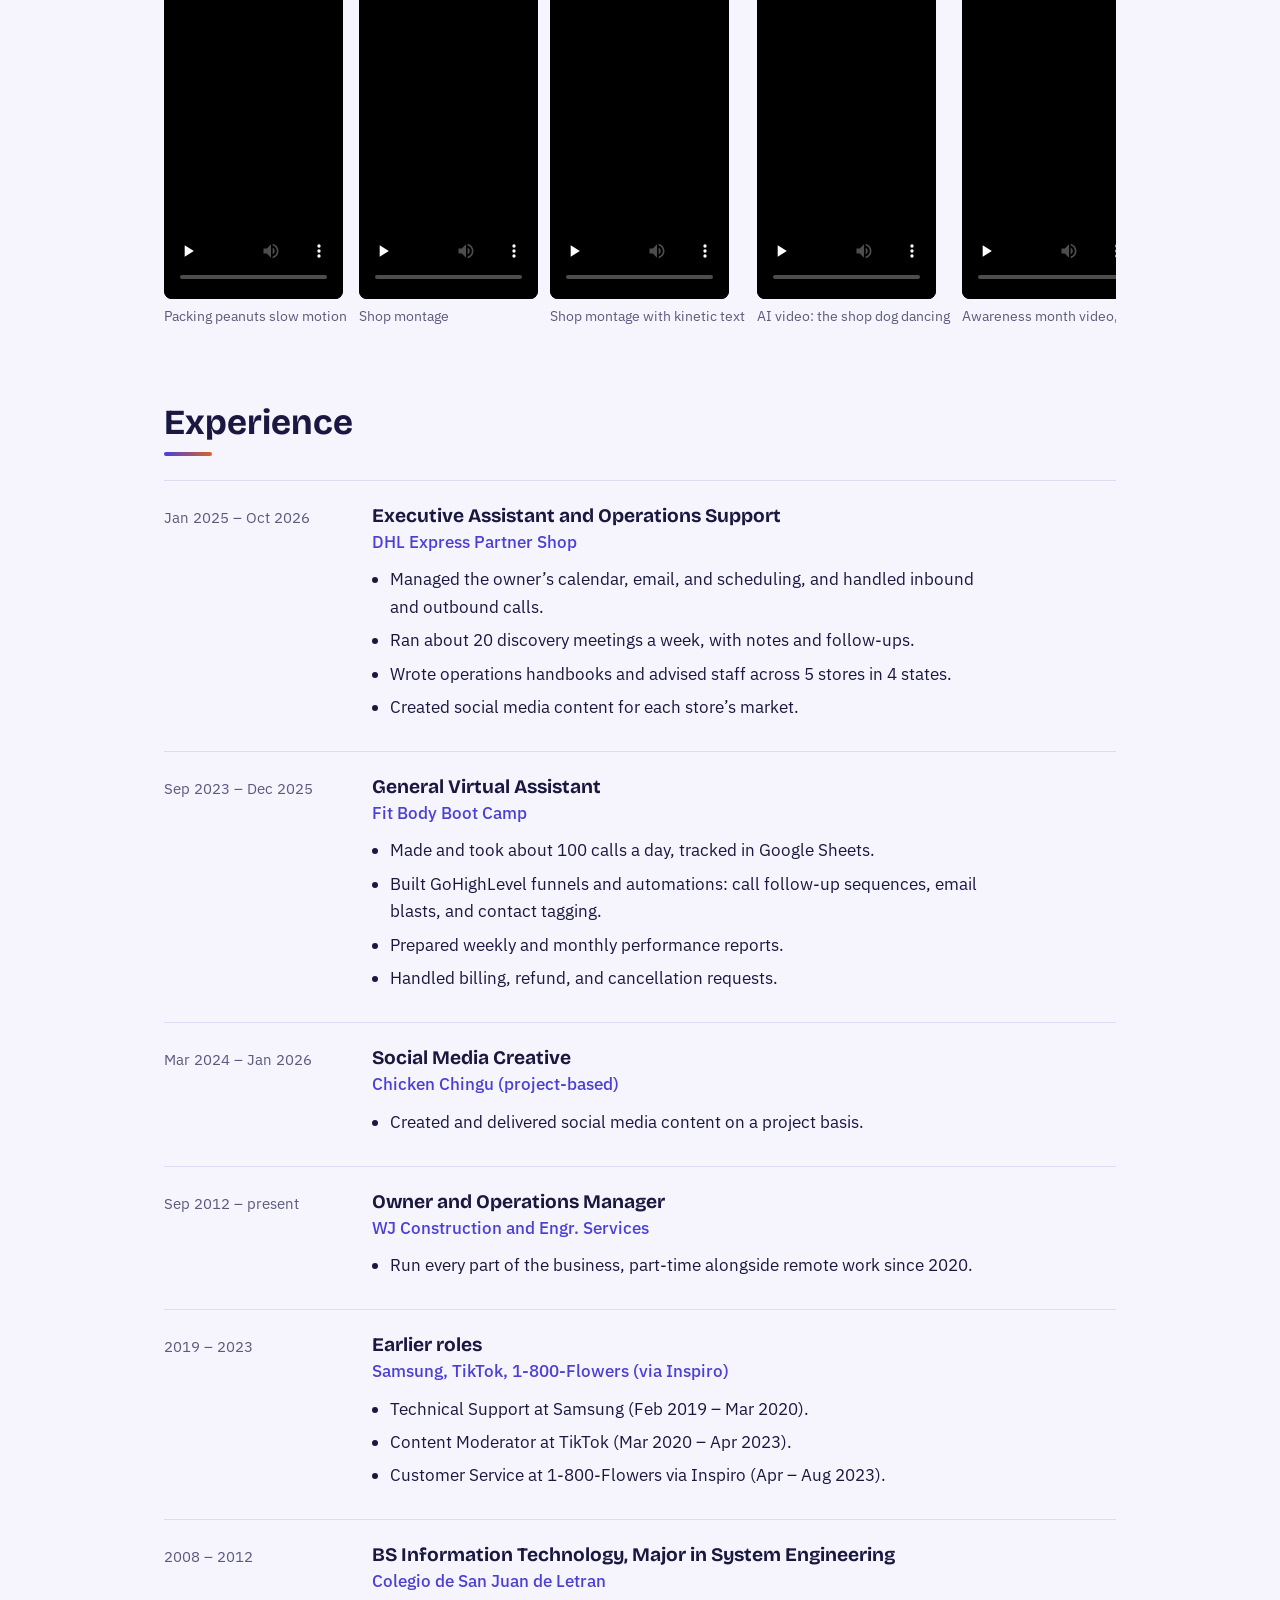
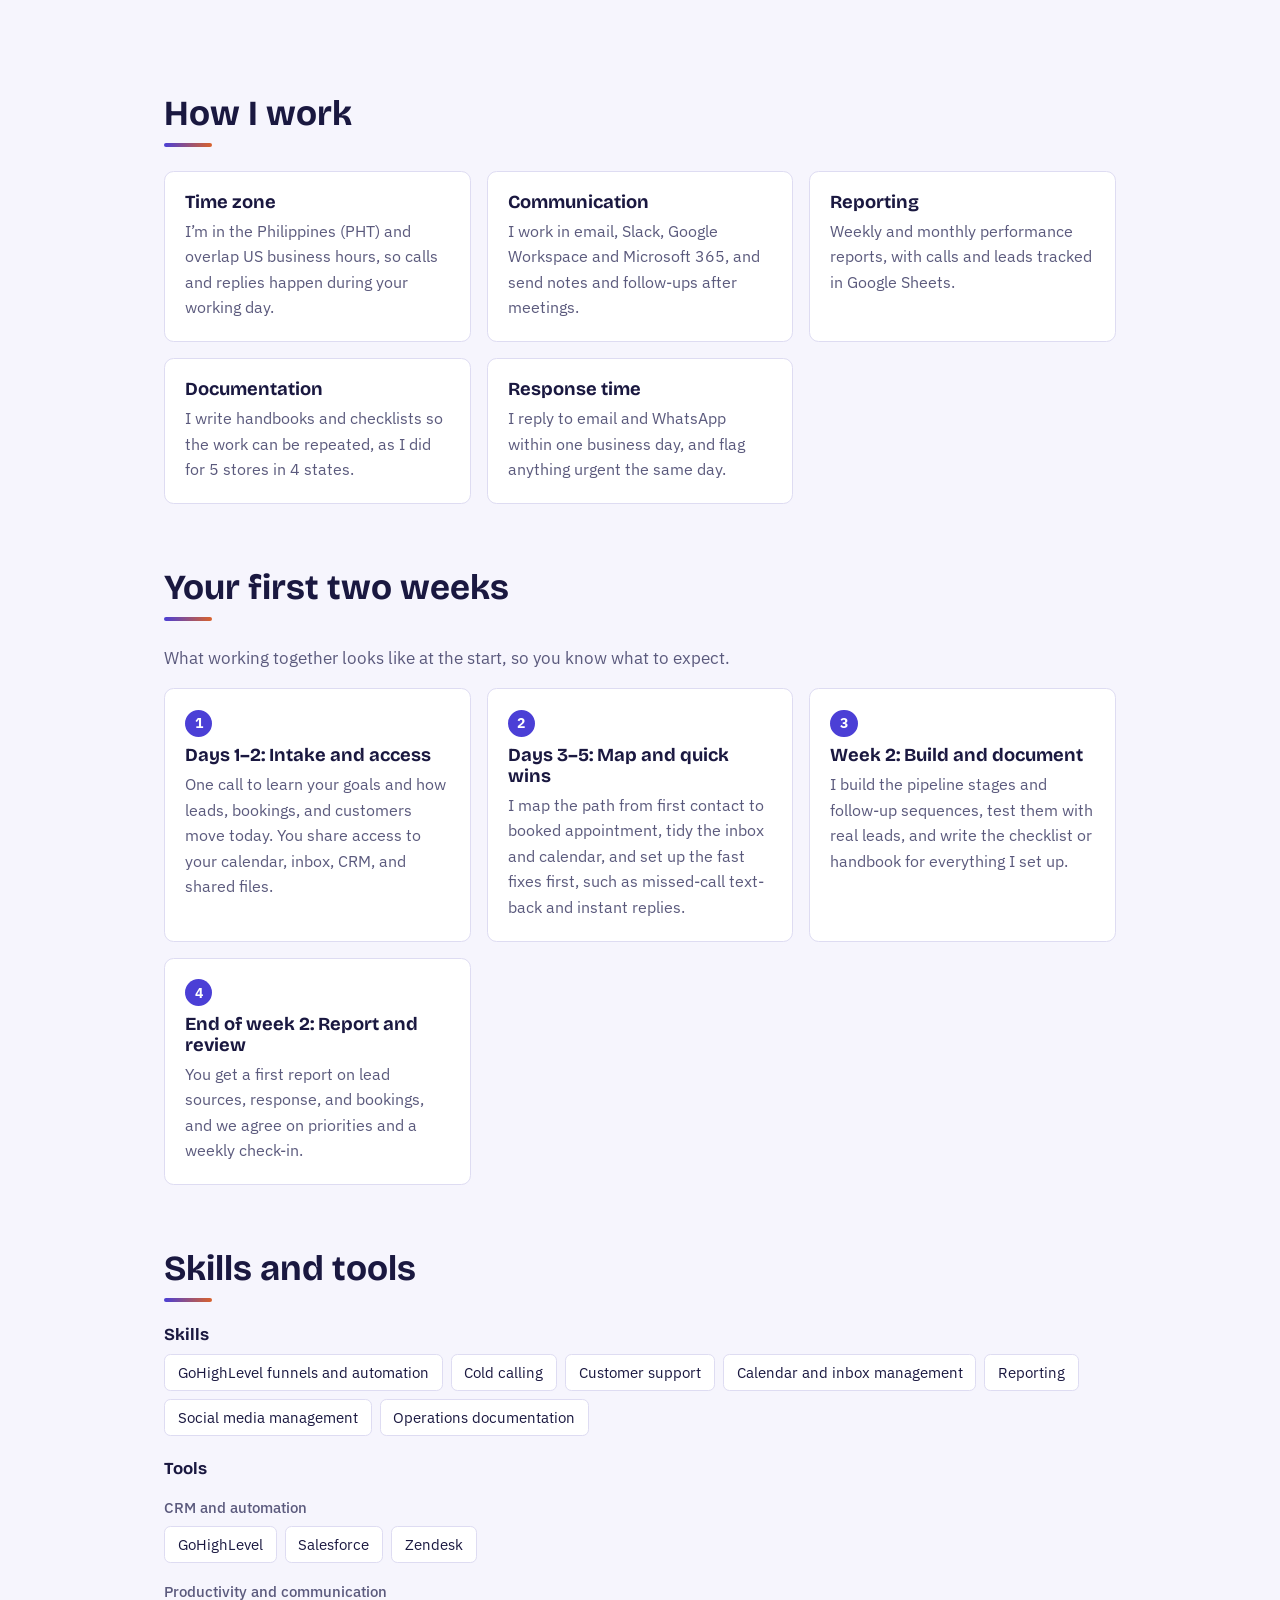
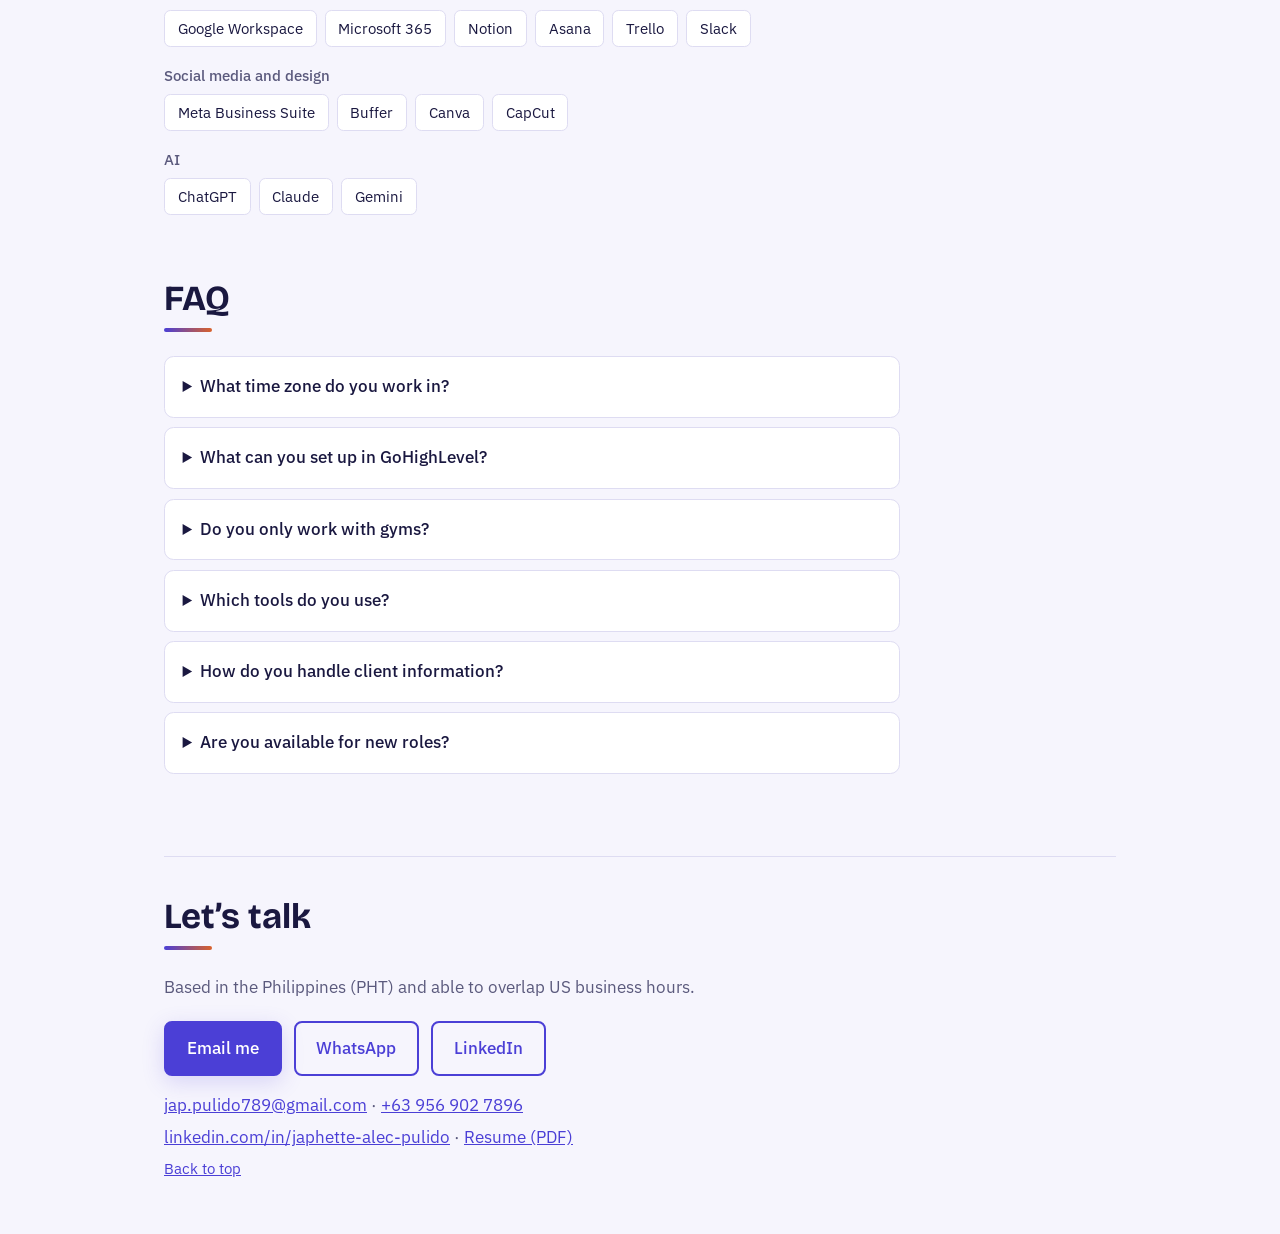
==== commit 3e8e9a86: "Add files via upload" ====
--- a/index.html
+++ b/index.html
@@ -145,7 +145,7 @@
 <div class="bg" aria-hidden="true"></div>
 <a class="skip" href="#work">Skip to content</a>
 <div class="wrap" id="top">
-<nav><b>Japhette Alec Pulido</b><div><a href="#work">What I do</a><a href="#case-study">Case study</a><a href="#my-work">Work</a><a href="#experience">Experience</a><a href="#how">How I work</a><a href="#faq">FAQ</a><a href="#contact">Contact</a><button id="theme" type="button" aria-pressed="false">Noir</button></div></nav>
+<nav><b>Japhette Alec Pulido</b><div><a href="#work">What I do</a><a href="#case-study">Case study</a><a href="#my-work">Work</a><a href="design.html">Design</a><a href="#experience">Experience</a><a href="#how">How I work</a><a href="#faq">FAQ</a><a href="#contact">Contact</a><button id="theme" type="button" aria-pressed="false">Noir</button></div></nav>
 
 <header class="hero">
 <div>
@@ -191,7 +191,7 @@
 </div>
 <ul class="stats" id="stats"><li><b>~100</b><span>calls a day, logged in Google Sheets</span></li><li><b>~20</b><span>discovery meetings a week</span></li><li><b>5 stores</b><span>in 4 states supported</span></li><li><b>3 years</b><span>supporting US-based clients remotely</span></li></ul>
 <figure class="shot" id="shot" hidden><img alt=""><figcaption></figcaption></figure>
-<p class="gd" style="margin-top:1.25rem">I tracked lead sources, show rates, and trial-to-member conversion, and sent weekly and monthly reports. Alongside the automation, I made and took about 100 calls a day, logged in Google Sheets.</p>
+<p class="gd" style="margin-top:1.25rem">I tracked lead sources, show rates, and trial-to-member conversion, and sent weekly and monthly reports. Alongside the automation, I made and took about 100 calls a day, logged in Google Sheets, and booked about 50 gym appointments a month, roughly 90% of the monthly quota.</p>
 </section>
 
 <section id="proof" hidden>
@@ -210,14 +210,13 @@
 
 <section id="my-work" class="work">
 <h2>Work</h2>
-<p class="gd">Pick a client, then swipe or scroll sideways. Tap an image to enlarge it.</p>
-<div class="tabs" role="group" aria-label="Choose a client"><button type="button" data-g="g-dhl" aria-pressed="false">DHL Partner Shop</button><button type="button" data-g="g-fbbc" aria-pressed="false">Fit Body Boot Camp</button><button type="button" data-g="g-shiputah" aria-pressed="false">Ship Utah</button><button type="button" data-g="g-wj" aria-pressed="false">WJ Construction</button><button type="button" data-g="g-zap" aria-pressed="false">Zapatos</button><button type="button" data-g="g-elusive" aria-pressed="false">Elusive Wraps</button><button type="button" data-g="g-ai" aria-pressed="false">AI video</button></div>
+<p class="gd">Pick a client, then swipe or scroll sideways. Tap an image to enlarge it. Logo and brand design has its own page: <a href="design.html">see the design work</a>.</p>
+<div class="tabs" role="group" aria-label="Choose a client"><button type="button" data-g="g-dhl" aria-pressed="false">DHL Partner Shop</button><button type="button" data-g="g-fbbc" aria-pressed="false">Fit Body Boot Camp</button><button type="button" data-g="g-shiputah" aria-pressed="false">Ship Utah</button><button type="button" data-g="g-wj" aria-pressed="false">WJ Construction</button><button type="button" data-g="g-zap" aria-pressed="false">Zapatos</button><button type="button" data-g="g-ai" aria-pressed="false">AI video</button></div>
 <div class="group" id="g-dhl"><h3>DHL Express Partner Shop</h3><p class="gd">Facebook and Instagram posts, carousels, and short videos for a DHL Express partner shop. Some visuals are AI-assisted.</p><h4>Four steps to ship (4)</h4><div class="strip" tabindex="0" role="region" aria-label="DHL Express Partner Shop: Four steps to ship"><button type="button" class="th"><img src="work/t/dhl-01.jpg" data-full="work/dhl-01.jpg" decoding="async" onerror="this.onerror=null;this.src=this.dataset.full" alt="Step 1: Pack it" loading="lazy" width="886" height="1100"></button><button type="button" class="th"><img src="work/t/dhl-02.jpg" data-full="work/dhl-02.jpg" decoding="async" onerror="this.onerror=null;this.src=this.dataset.full" alt="Step 2: Bring ID and address" loading="lazy" width="886" height="1100"></button><button type="button" class="th"><img src="work/t/dhl-03.jpg" data-full="work/dhl-03.jpg" decoding="async" onerror="this.onerror=null;this.src=this.dataset.full" alt="Step 3: We handle the paperwork" loading="lazy" width="886" height="1100"></button><button type="button" class="th"><img src="work/t/dhl-04.jpg" data-full="work/dhl-04.jpg" decoding="async" onerror="this.onerror=null;this.src=this.dataset.full" alt="Step 4: Track it online" loading="lazy" width="886" height="1100"></button></div><h4>The dog carousel (7)</h4><div class="strip" tabindex="0" role="region" aria-label="DHL Express Partner Shop: The dog carousel"><button type="button" class="th"><img src="work/t/dhl-05.jpg" data-full="work/dhl-05.jpg" decoding="async" onerror="this.onerror=null;this.src=this.dataset.full" alt="Don’t swipe" loading="lazy" width="886" height="1100"></button><button type="button" class="th"><img src="work/t/dhl-06.jpg" data-full="work/dhl-06.jpg" decoding="async" onerror="this.onerror=null;this.src=this.dataset.full" alt="Too late" loading="lazy" width="886" height="1100"></button><button type="button" class="th"><img src="work/t/dhl-07.jpg" data-full="work/dhl-07.jpg" decoding="async" onerror="this.onerror=null;this.src=this.dataset.full" alt="Express department" loading="lazy" width="886" height="1100"></button><button type="button" class="th"><img src="work/t/dhl-08.jpg" data-full="work/dhl-08.jpg" decoding="async" onerror="this.onerror=null;this.src=this.dataset.full" alt="Packing department" loading="lazy" width="886" height="1100"></button><button type="button" class="th"><img src="work/t/dhl-09.jpg" data-full="work/dhl-09.jpg" decoding="async" onerror="this.onerror=null;this.src=this.dataset.full" alt="Customs department" loading="lazy" width="886" height="1100"></button><button type="button" class="th"><img src="work/t/dhl-10.jpg" data-full="work/dhl-10.jpg" decoding="async" onerror="this.onerror=null;this.src=this.dataset.full" alt="Tracking department" loading="lazy" width="886" height="1100"></button><button type="button" class="th"><img src="work/t/dhl-11.jpg" data-full="work/dhl-11.jpg" decoding="async" onerror="this.onerror=null;this.src=this.dataset.full" alt="Ship the world" loading="lazy" width="886" height="1100"></button></div><h4>Posts (19)</h4><div class="strip" tabindex="0" role="region" aria-label="DHL Express Partner Shop: Posts"><button type="button" class="th"><img src="work/t/dhl-12.jpg" data-full="work/dhl-12.jpg" decoding="async" onerror="this.onerror=null;this.src=this.dataset.full" alt="Halloween at the shop" loading="lazy" width="733" height="1100"></button><button type="button" class="th"><img src="work/t/dhl-13.jpg" data-full="work/dhl-13.jpg" decoding="async" onerror="this.onerror=null;this.src=this.dataset.full" alt="Your mailbox, your business address" loading="lazy" width="1100" height="1100"></button><button type="button" class="th"><img src="work/t/dhl-14.jpg" data-full="work/dhl-14.jpg" decoding="async" onerror="this.onerror=null;this.src=this.dataset.full" alt="Ready when you are, globe and parcel" loading="lazy" width="880" height="1100"></button><button type="button" class="th"><img src="work/t/dhl-15.jpg" data-full="work/dhl-15.jpg" decoding="async" onerror="this.onerror=null;this.src=this.dataset.full" alt="Ready when you are, storefront" loading="lazy" width="825" height="1100"></button><button type="button" class="th"><img src="work/t/dhl-16.jpg" data-full="work/dhl-16.jpg" decoding="async" onerror="this.onerror=null;this.src=this.dataset.full" alt="Ship more, do more with us banner" loading="lazy" width="1100" height="409"></button><button type="button" class="th"><img src="work/t/dhl-17.jpg" data-full="work/dhl-17.jpg" decoding="async" onerror="this.onerror=null;this.src=this.dataset.full" alt="Need it printed?" loading="lazy" width="1100" height="1100"></button><button type="button" class="th"><img src="work/t/dhl-18.jpg" data-full="work/dhl-18.jpg" decoding="async" onerror="this.onerror=null;this.src=this.dataset.full" alt="Ask us anything Thursday" loading="lazy" width="1100" height="1100"></button><button type="button" class="th"><img src="work/t/dhl-19.jpg" data-full="work/dhl-19.jpg" decoding="async" onerror="this.onerror=null;this.src=this.dataset.full" alt="From our counter to their door" loading="lazy" width="886" height="1100"></button><button type="button" class="th"><img src="work/t/dhl-20.jpg" data-full="work/dhl-20.jpg" decoding="async" onerror="this.onerror=null;this.src=this.dataset.full" alt="Not sure which service fits?" loading="lazy" width="886" height="1100"></button><button type="button" class="th"><img src="work/t/dhl-21.jpg" data-full="work/dhl-21.jpg" decoding="async" onerror="this.onerror=null;this.src=this.dataset.full" alt="Track every shipment" loading="lazy" width="1100" height="581"></button><button type="button" class="th"><img src="work/t/dhl-22.jpg" data-full="work/dhl-22.jpg" decoding="async" onerror="this.onerror=null;this.src=this.dataset.full" alt="Holiday gifts going overseas?" loading="lazy" width="886" height="1100"></button><button type="button" class="th"><img src="work/t/dhl-23.jpg" data-full="work/dhl-23.jpg" decoding="async" onerror="this.onerror=null;this.src=this.dataset.full" alt="Thank you for shipping with us" loading="lazy" width="886" height="1100"></button><button type="button" class="th"><img src="work/t/dhl-24.jpg" data-full="work/dhl-24.jpg" decoding="async" onerror="this.onerror=null;this.src=this.dataset.full" alt="Veterans Day" loading="lazy" width="886" height="1100"></button><button type="button" class="th"><img src="work/t/dhl-25.jpg" data-full="work/dhl-25.jpg" decoding="async" onerror="this.onerror=null;this.src=this.dataset.full" alt="Did you know: DHL’s first couriers" loading="lazy" width="1100" height="733"></button><button type="button" class="th"><img src="work/t/dhl-26.jpg" data-full="work/dhl-26.jpg" decoding="async" onerror="this.onerror=null;this.src=this.dataset.full" alt="Did you know: the initials in DHL" loading="lazy" width="733" height="1100"></button><button type="button" class="th"><img src="work/t/dhl-27.jpg" data-full="work/dhl-27.jpg" decoding="async" onerror="this.onerror=null;this.src=this.dataset.full" alt="Breast Cancer Awareness Month banner" loading="lazy" width="1100" height="619"></button><button type="button" class="th"><img src="work/t/dhl-28.jpg" data-full="work/dhl-28.jpg" decoding="async" onerror="this.onerror=null;this.src=this.dataset.full" alt="Breast Cancer Awareness Month poster" loading="lazy" width="825" height="1100"></button><button type="button" class="th"><img src="work/t/dhl-29.jpg" data-full="work/dhl-29.jpg" decoding="async" onerror="this.onerror=null;this.src=this.dataset.full" alt="At the DHL counter" loading="lazy" width="1100" height="733"></button><button type="button" class="th"><img src="work/t/dhl-30.jpg" data-full="work/dhl-30.jpg" decoding="async" onerror="this.onerror=null;this.src=this.dataset.full" alt="Pointing out destinations on the map" loading="lazy" width="1100" height="733"></button></div><h4>Videos (5)</h4><div class="strip" tabindex="0" role="region" aria-label="DHL Express Partner Shop: Videos"><figure><video controls playsinline preload="none" poster="work/t/dhl-31.jpg" style="width:11.2rem"><source src="work/dhl-31.mp4" type="video/mp4"></video><figcaption>Packing peanuts slow motion</figcaption></figure><figure><video controls playsinline preload="none" poster="work/t/dhl-32.jpg" style="width:11.2rem"><source src="work/dhl-32.mp4" type="video/mp4"></video><figcaption>Shop montage</figcaption></figure><figure><video controls playsinline preload="none" poster="work/t/dhl-33.jpg" style="width:11.2rem"><source src="work/dhl-33.mp4" type="video/mp4"></video><figcaption>Shop montage with kinetic text</figcaption></figure><figure><video controls playsinline preload="none" poster="work/t/dhl-34.jpg" style="width:11.2rem"><source src="work/dhl-34.mp4" type="video/mp4"></video><figcaption>AI video: the shop dog dancing</figcaption></figure><figure><video controls playsinline preload="none" poster="work/t/dhl-35.jpg" style="width:11.2rem"><source src="work/dhl-35.mp4" type="video/mp4"></video><figcaption>Awareness month video, made in Canva</figcaption></figure></div></div>
 <div class="group" id="g-shiputah"><h3>Ship Utah Consulting</h3><p class="gd">A client testimonial quote and the “Signs of Chaos” mail center series.</p><h4>Posts (4)</h4><div class="strip" tabindex="0" role="region" aria-label="Ship Utah Consulting: Posts"><button type="button" class="th"><img src="work/t/shiputah-36.jpg" data-full="work/shiputah-36.jpg" decoding="async" onerror="this.onerror=null;this.src=this.dataset.full" alt="Client testimonial quote" loading="lazy" width="880" height="1100"></button><button type="button" class="th"><img src="work/t/shiputah-37.jpg" data-full="work/shiputah-37.jpg" decoding="async" onerror="this.onerror=null;this.src=this.dataset.full" alt="Signs of Chaos" loading="lazy" width="880" height="1100"></button><button type="button" class="th"><img src="work/t/shiputah-38.jpg" data-full="work/shiputah-38.jpg" decoding="async" onerror="this.onerror=null;this.src=this.dataset.full" alt="Sign 1: You’re the only one who knows" loading="lazy" width="880" height="1100"></button><button type="button" class="th"><img src="work/t/shiputah-39.jpg" data-full="work/shiputah-39.jpg" decoding="async" onerror="this.onerror=null;this.src=this.dataset.full" alt="Sign 2: Your SOPs live in your head" loading="lazy" width="880" height="1100"></button></div></div>
 <div class="group" id="g-fbbc"><h3>Fit Body Boot Camp</h3><p class="gd">Ad and community post graphics. Visuals are AI-assisted.</p><h4>Posts (4)</h4><div class="strip" tabindex="0" role="region" aria-label="Fit Body Boot Camp: Posts"><button type="button" class="th"><img src="work/t/fbbc-40.jpg" data-full="work/fbbc-40.jpg" decoding="async" onerror="this.onerror=null;this.src=this.dataset.full" alt="30 minutes, real results ad" loading="lazy" width="882" height="1100"></button><button type="button" class="th"><img src="work/t/fbbc-41.jpg" data-full="work/fbbc-41.jpg" decoding="async" onerror="this.onerror=null;this.src=this.dataset.full" alt="Join the Fit Body family" loading="lazy" width="1100" height="1100"></button><button type="button" class="th"><img src="work/t/fbbc-42.jpg" data-full="work/fbbc-42.jpg" decoding="async" onerror="this.onerror=null;this.src=this.dataset.full" alt="Bring a Friend Friday" loading="lazy" width="886" height="1100"></button><button type="button" class="th"><img src="work/t/fbbc-45.jpg" data-full="work/fbbc-45.jpg" decoding="async" onerror="this.onerror=null;this.src=this.dataset.full" alt="Crush the class" loading="lazy" width="886" height="1100"></button></div></div>
 <div class="group" id="g-wj"><h3>WJ Construction and Engr. Services</h3><p class="gd">Social media posts for CCTV and network cabling services. Visuals are AI-assisted.</p><h4>Posts (4)</h4><div class="strip" tabindex="0" role="region" aria-label="WJ Construction and Engr. Services: Posts"><button type="button" class="th"><img src="work/t/wj-47.jpg" data-full="work/wj-47.jpg" decoding="async" onerror="this.onerror=null;this.src=this.dataset.full" alt="5 signs your CCTV needs an upgrade" loading="lazy" width="886" height="1100"></button><button type="button" class="th"><img src="work/t/wj-48.jpg" data-full="work/wj-48.jpg" decoding="async" onerror="this.onerror=null;this.src=this.dataset.full" alt="Connecting the future, one cable at a time" loading="lazy" width="886" height="1100"></button><button type="button" class="th"><img src="work/t/wj-49.jpg" data-full="work/wj-49.jpg" decoding="async" onerror="this.onerror=null;this.src=this.dataset.full" alt="Security blind spot detected" loading="lazy" width="886" height="1100"></button><button type="button" class="th"><img src="work/t/wj-50.jpg" data-full="work/wj-50.jpg" decoding="async" onerror="this.onerror=null;this.src=this.dataset.full" alt="How we plan a camera layout" loading="lazy" width="886" height="1100"></button></div></div>
 <div class="group" id="g-zap"><h3>Zapatos</h3><p class="gd">Product and lifestyle posts for my own shoe store. Lifestyle visuals are AI-assisted.</p><h4>Product drops (3)</h4><div class="strip" tabindex="0" role="region" aria-label="Zapatos: Product drops"><button type="button" class="th"><img src="work/t/zap-51.jpg" data-full="work/zap-51.jpg" decoding="async" onerror="this.onerror=null;this.src=this.dataset.full" alt="AE86 Tofu Shop Edition" loading="lazy" width="880" height="1100"></button><button type="button" class="th"><img src="work/t/zap-52.jpg" data-full="work/zap-52.jpg" decoding="async" onerror="this.onerror=null;this.src=this.dataset.full" alt="Patchwork Low" loading="lazy" width="880" height="1100"></button><button type="button" class="th"><img src="work/t/zap-53.jpg" data-full="work/zap-53.jpg" decoding="async" onerror="this.onerror=null;this.src=this.dataset.full" alt="Suede slides, size 42" loading="lazy" width="880" height="1100"></button></div><h4>Lifestyle posts (5)</h4><div class="strip" tabindex="0" role="region" aria-label="Zapatos: Lifestyle posts"><button type="button" class="th"><img src="work/t/zap-54.jpg" data-full="work/zap-54.jpg" decoding="async" onerror="this.onerror=null;this.src=this.dataset.full" alt="Sneaker or loafer?" loading="lazy" width="614" height="1100"></button><button type="button" class="th"><img src="work/t/zap-55.jpg" data-full="work/zap-55.jpg" decoding="async" onerror="this.onerror=null;this.src=this.dataset.full" alt="New arrivals" loading="lazy" width="886" height="1100"></button><button type="button" class="th"><img src="work/t/zap-56.jpg" data-full="work/zap-56.jpg" decoding="async" onerror="this.onerror=null;this.src=this.dataset.full" alt="One pair, three outfits" loading="lazy" width="886" height="1100"></button><button type="button" class="th"><img src="work/t/zap-57.jpg" data-full="work/zap-57.jpg" decoding="async" onerror="this.onerror=null;this.src=this.dataset.full" alt="Unboxing, sole first" loading="lazy" width="886" height="1100"></button><button type="button" class="th"><img src="work/t/zap-58.jpg" data-full="work/zap-58.jpg" decoding="async" onerror="this.onerror=null;this.src=this.dataset.full" alt="Phone, shoebox, and tape measure scene" loading="lazy" width="886" height="1100"></button></div></div>
-<div class="group" id="g-elusive"><h3>Elusive Wraps (brand concepts)</h3><p class="gd">Logo and brand board explorations for a Sydney wraps, PPF, and tint business. AI-assisted concept work.</p><h4>Logos (8)</h4><div class="strip" tabindex="0" role="region" aria-label="Elusive Wraps (brand concepts): Logos"><button type="button" class="th"><img src="work/t/elusive-59.jpg" data-full="work/elusive-59.jpg" decoding="async" onerror="this.onerror=null;this.src=this.dataset.full" alt="Hex badge logo" loading="lazy" width="1100" height="1100"></button><button type="button" class="th"><img src="work/t/elusive-60.jpg" data-full="work/elusive-60.jpg" decoding="async" onerror="this.onerror=null;this.src=this.dataset.full" alt="Speed wordmark with blue accents" loading="lazy" width="1100" height="550"></button><button type="button" class="th"><img src="work/t/elusive-61.jpg" data-full="work/elusive-61.jpg" decoding="async" onerror="this.onerror=null;this.src=this.dataset.full" alt="Angular fox logo" loading="lazy" width="1100" height="733"></button><button type="button" class="th"><img src="work/t/elusive-62.jpg" data-full="work/elusive-62.jpg" decoding="async" onerror="this.onerror=null;this.src=this.dataset.full" alt="Chameleon logo" loading="lazy" width="1100" height="550"></button><button type="button" class="th"><img src="work/t/elusive-63.jpg" data-full="work/elusive-63.jpg" decoding="async" onerror="this.onerror=null;this.src=this.dataset.full" alt="Panther emblem" loading="lazy" width="1100" height="733"></button><button type="button" class="th"><img src="work/t/elusive-64.jpg" data-full="work/elusive-64.jpg" decoding="async" onerror="this.onerror=null;this.src=this.dataset.full" alt="Red speed emblem" loading="lazy" width="1100" height="733"></button><button type="button" class="th"><img src="work/t/elusive-65.jpg" data-full="work/elusive-65.jpg" decoding="async" onerror="this.onerror=null;this.src=this.dataset.full" alt="Vinyl peel logo" loading="lazy" width="1100" height="733"></button><button type="button" class="th"><img src="work/t/elusive-66.jpg" data-full="work/elusive-66.jpg" decoding="async" onerror="this.onerror=null;this.src=this.dataset.full" alt="Carbon fiber wordmark" loading="lazy" width="1100" height="550"></button></div><h4>Brand boards (9)</h4><div class="strip" tabindex="0" role="region" aria-label="Elusive Wraps (brand concepts): Brand boards"><button type="button" class="th"><img src="work/t/elusive-67.jpg" data-full="work/elusive-67.jpg" decoding="async" onerror="this.onerror=null;this.src=this.dataset.full" alt="Hex badge brand board" loading="lazy" width="1100" height="733"></button><button type="button" class="th"><img src="work/t/elusive-68.jpg" data-full="work/elusive-68.jpg" decoding="async" onerror="this.onerror=null;this.src=this.dataset.full" alt="Speed brand board in blue" loading="lazy" width="1100" height="733"></button><button type="button" class="th"><img src="work/t/elusive-69.jpg" data-full="work/elusive-69.jpg" decoding="async" onerror="this.onerror=null;this.src=this.dataset.full" alt="Speed brand board in red" loading="lazy" width="1100" height="733"></button><button type="button" class="th"><img src="work/t/elusive-70.jpg" data-full="work/elusive-70.jpg" decoding="async" onerror="this.onerror=null;this.src=this.dataset.full" alt="Geometric fox brand board" loading="lazy" width="1100" height="733"></button><button type="button" class="th"><img src="work/t/elusive-71.jpg" data-full="work/elusive-71.jpg" decoding="async" onerror="this.onerror=null;this.src=this.dataset.full" alt="Panther brand board" loading="lazy" width="1100" height="733"></button><button type="button" class="th"><img src="work/t/elusive-72.jpg" data-full="work/elusive-72.jpg" decoding="async" onerror="this.onerror=null;this.src=this.dataset.full" alt="Chameleon brand board" loading="lazy" width="1100" height="733"></button><button type="button" class="th"><img src="work/t/elusive-73.jpg" data-full="work/elusive-73.jpg" decoding="async" onerror="this.onerror=null;this.src=this.dataset.full" alt="Vinyl peel brand board" loading="lazy" width="1100" height="733"></button><button type="button" class="th"><img src="work/t/elusive-74.jpg" data-full="work/elusive-74.jpg" decoding="async" onerror="this.onerror=null;this.src=this.dataset.full" alt="Color-shift brand board" loading="lazy" width="1100" height="733"></button><button type="button" class="th"><img src="work/t/elusive-75.jpg" data-full="work/elusive-75.jpg" decoding="async" onerror="this.onerror=null;this.src=this.dataset.full" alt="Stealth brand board" loading="lazy" width="1100" height="733"></button></div></div>
 <div class="group" id="g-ai"><h3>AI video</h3><p class="gd">Short clips made with Higgsfield AI.</p><h4>Videos (6)</h4><div class="strip" tabindex="0" role="region" aria-label="AI video: Videos"><figure><video controls playsinline preload="none" poster="work/t/ai-76.jpg" style="width:11.2rem"><source src="work/ai-76.mp4" type="video/mp4"></video><figcaption>White sports car at night</figcaption></figure><figure><video controls playsinline preload="none" poster="work/t/ai-77.jpg" style="width:11.0rem"><source src="work/ai-77.mp4" type="video/mp4"></video><figcaption>Black SUV in the smoke</figcaption></figure><figure><video controls playsinline preload="none" poster="work/t/ai-78.jpg" style="width:35.6rem"><source src="work/ai-78.mp4" type="video/mp4"></video><figcaption>Group dance</figcaption></figure><figure><video controls playsinline preload="none" poster="work/t/ai-79.jpg" style="width:11.2rem"><source src="work/ai-79.mp4" type="video/mp4"></video><figcaption>Two dancers in a purple studio</figcaption></figure><figure><video controls playsinline preload="none" poster="work/t/ai-80.jpg" style="width:35.6rem"><source src="work/ai-80.mp4" type="video/mp4"></video><figcaption>AE86 sneaker spin</figcaption></figure><figure><video controls playsinline preload="none" poster="work/t/ai-81.jpg" style="width:35.6rem"><source src="work/ai-81.mp4" type="video/mp4"></video><figcaption>Blue and white sneaker spin</figcaption></figure></div></div>
 </section>
 <section id="experience">
@@ -250,6 +249,18 @@
 <div><h3>Communication</h3><p>I work in email, Slack, Google Workspace and Microsoft 365, and send notes and follow-ups after meetings.</p></div>
 <div><h3>Reporting</h3><p>Weekly and monthly performance reports, with calls and leads tracked in Google Sheets.</p></div>
 <div><h3>Documentation</h3><p>I write handbooks and checklists so the work can be repeated, as I did for 5 stores in 4 states.</p></div>
+<div><h3>Response time</h3><p>I reply to email and WhatsApp within one business day, and flag anything urgent the same day.</p></div>
+</div>
+</section>
+
+<section id="first-weeks">
+<h2>Your first two weeks</h2>
+<p class="gd">What working together looks like at the start, so you know what to expect.</p>
+<div class="grid steps">
+<div><span class="n">1</span><h3>Days 1–2: Intake and access</h3><p>One call to learn your goals and how leads, bookings, and customers move today. You share access to your calendar, inbox, CRM, and shared files.</p></div>
+<div><span class="n">2</span><h3>Days 3–5: Map and quick wins</h3><p>I map the path from first contact to booked appointment, tidy the inbox and calendar, and set up the fast fixes first, such as missed-call text-back and instant replies.</p></div>
+<div><span class="n">3</span><h3>Week 2: Build and document</h3><p>I build the pipeline stages and follow-up sequences, test them with real leads, and write the checklist or handbook for everything I set up.</p></div>
+<div><span class="n">4</span><h3>End of week 2: Report and review</h3><p>You get a first report on lead sources, response, and bookings, and we agree on priorities and a weekly check-in.</p></div>
 </div>
 </section>
 
@@ -340,5 +351,7 @@
 var io=new IntersectionObserver(function(es){es.forEach(function(e){if(e.isIntersecting){e.target.classList.add("in");io.unobserve(e.target)}})},{threshold:.05,rootMargin:"0px 0px -4% 0px"});
 s.forEach(function(x){x.classList.add("rv");io.observe(x)});})();
 </script>
+<script data-goatcounter="https://jap-portfolio.goatcounter.com/count"
+        async src="//gc.zgo.at/count.js"></script>
 </body>
 </html>
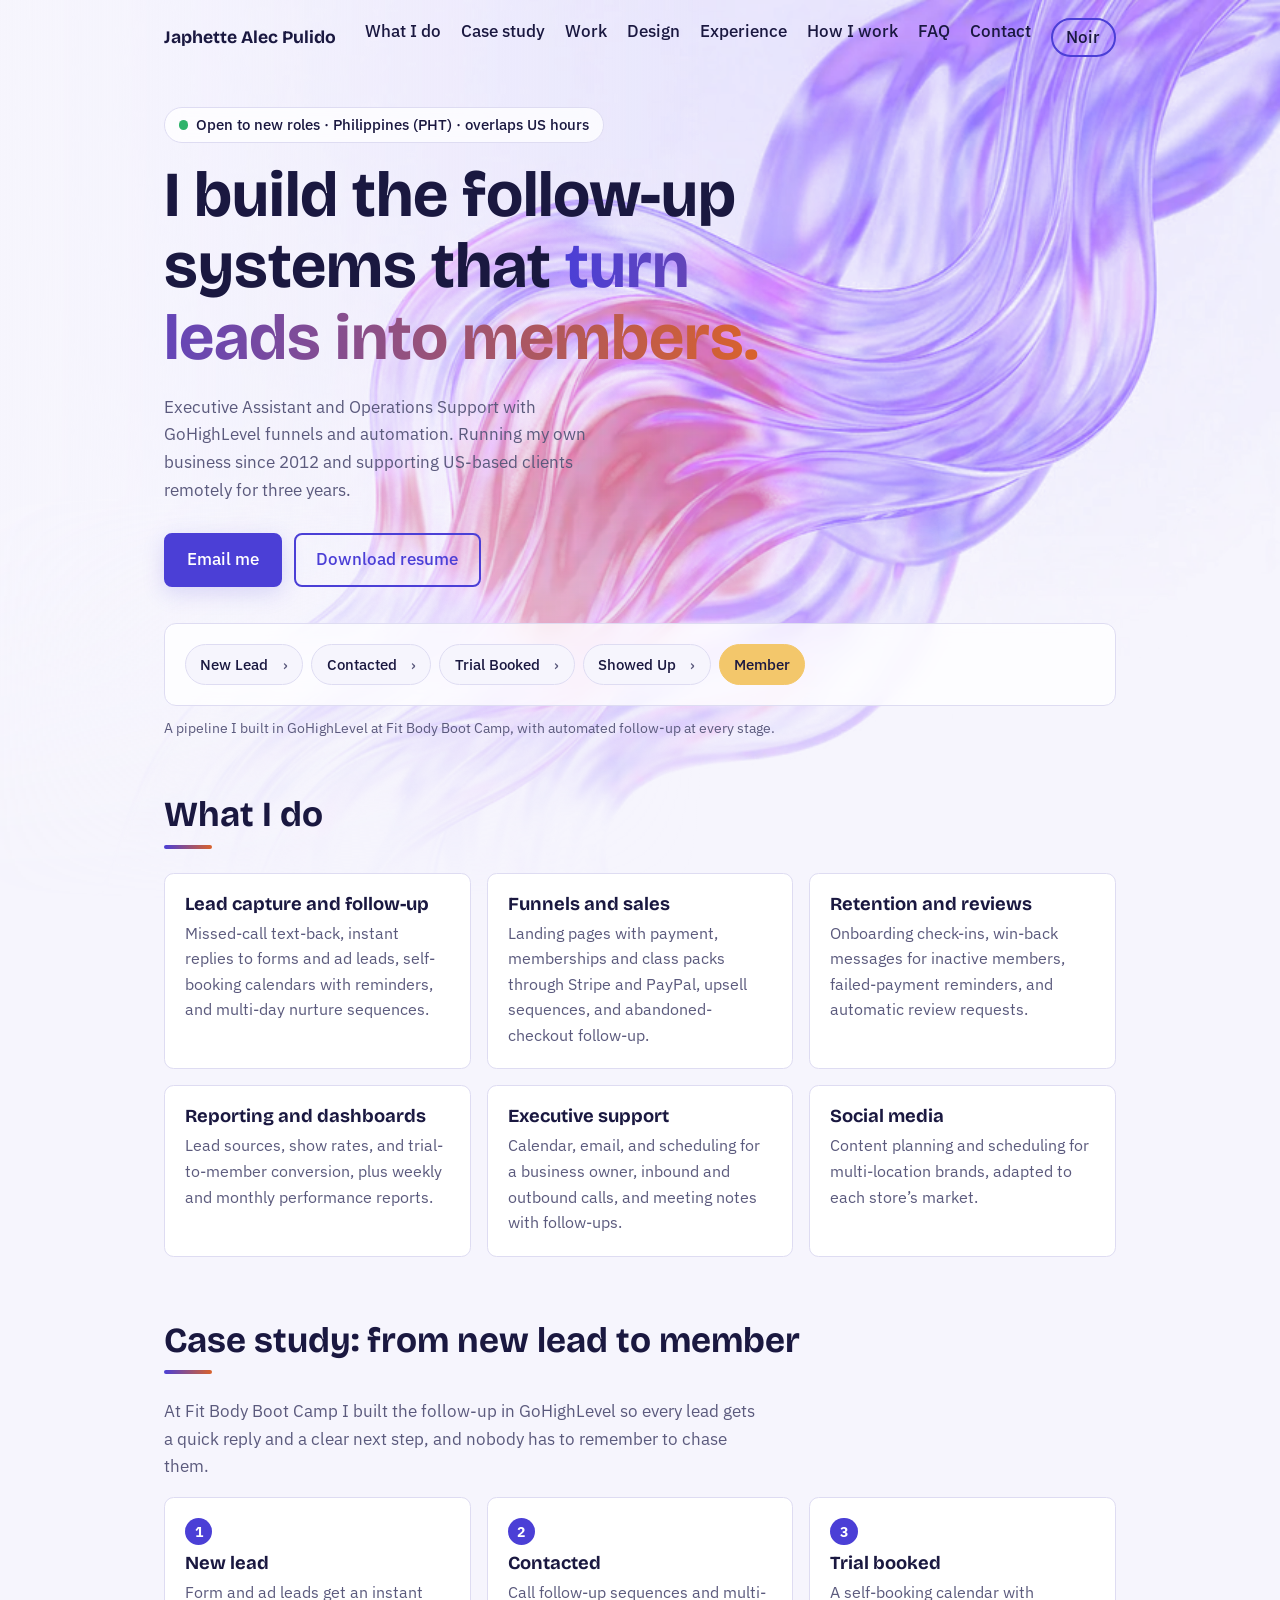
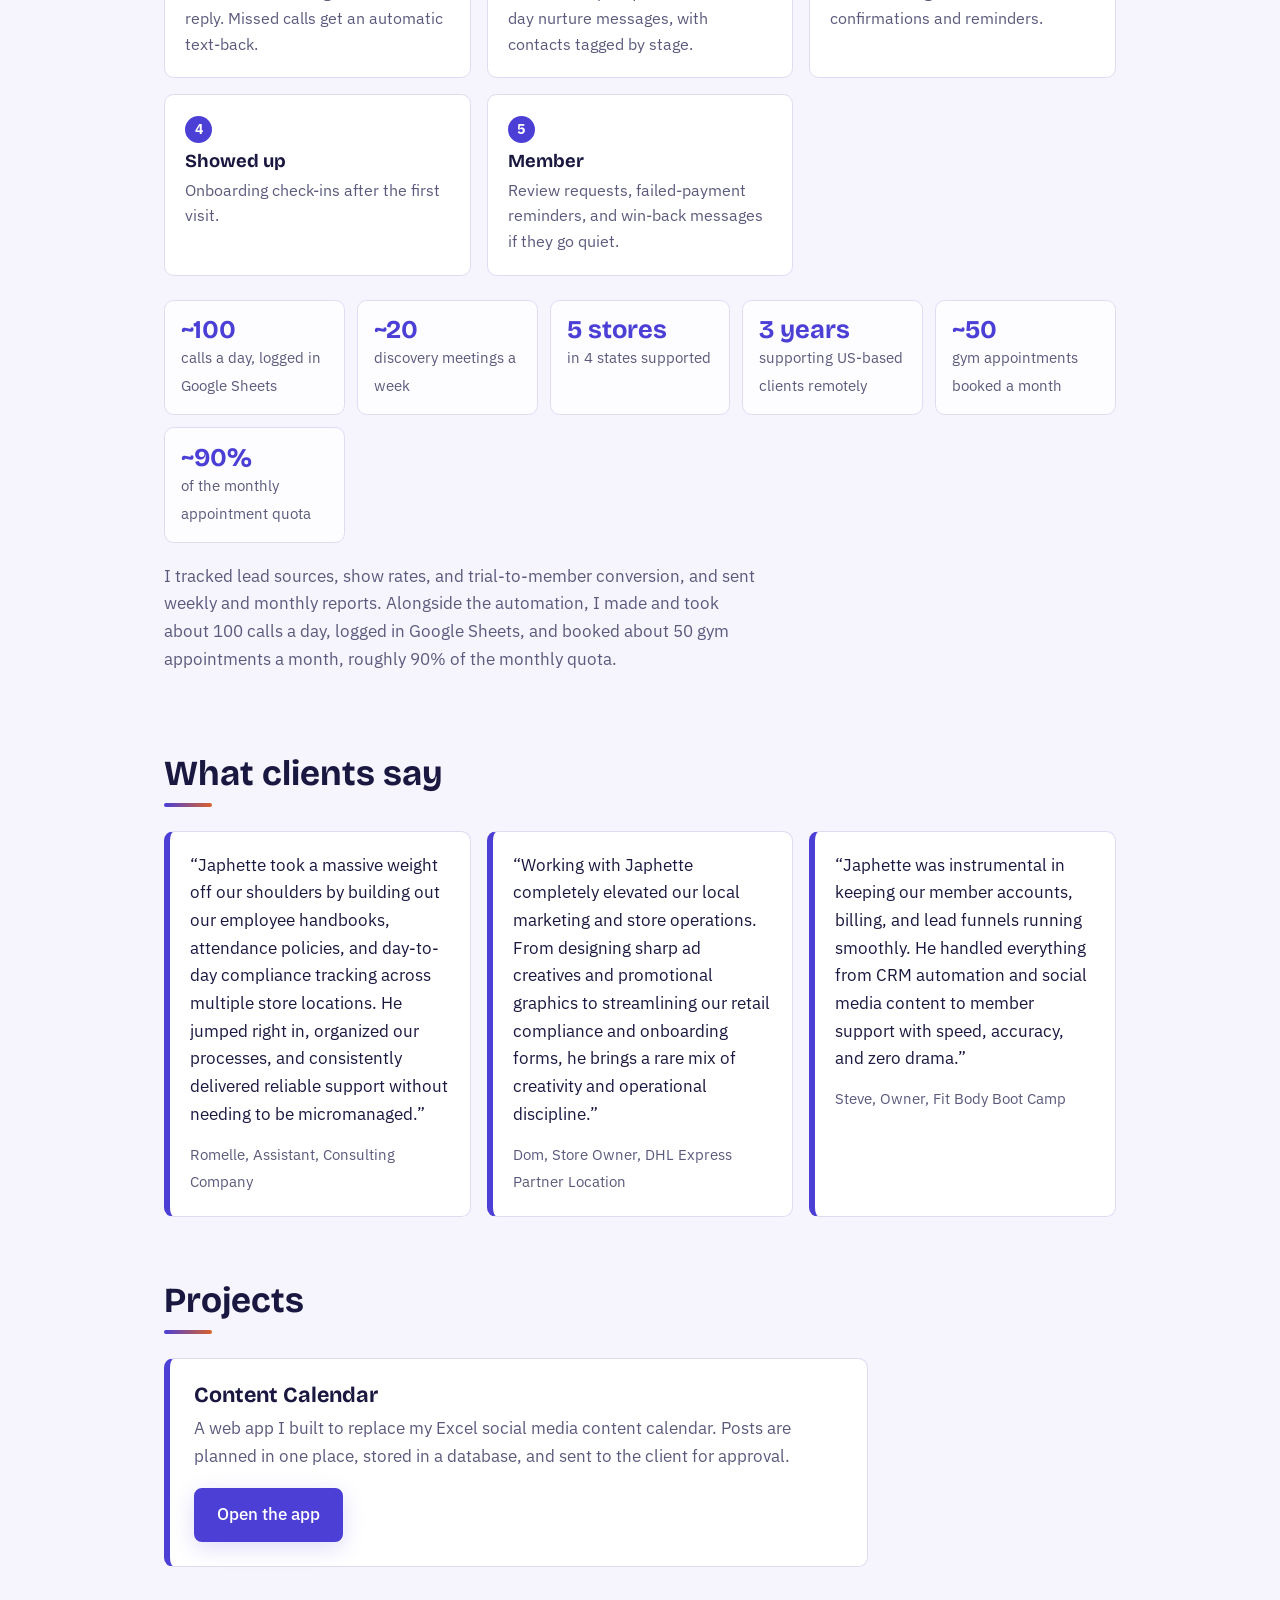
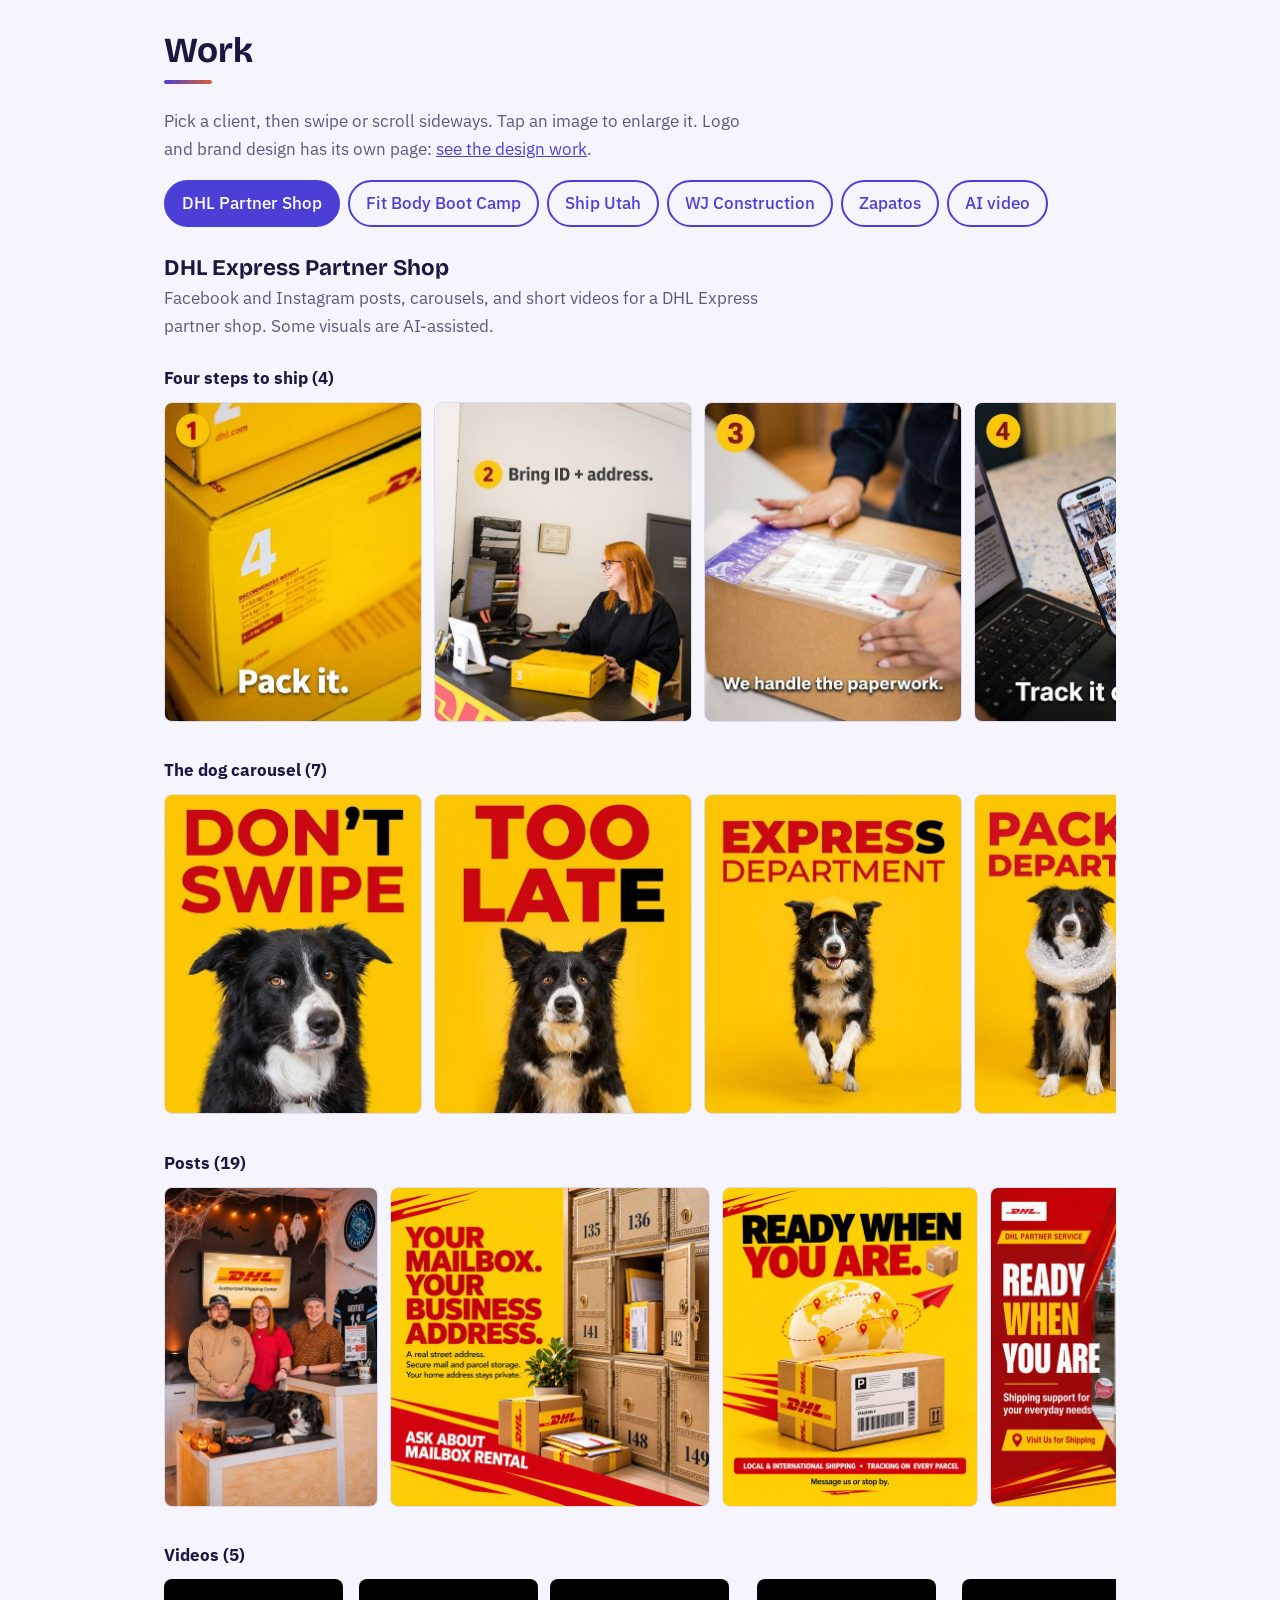
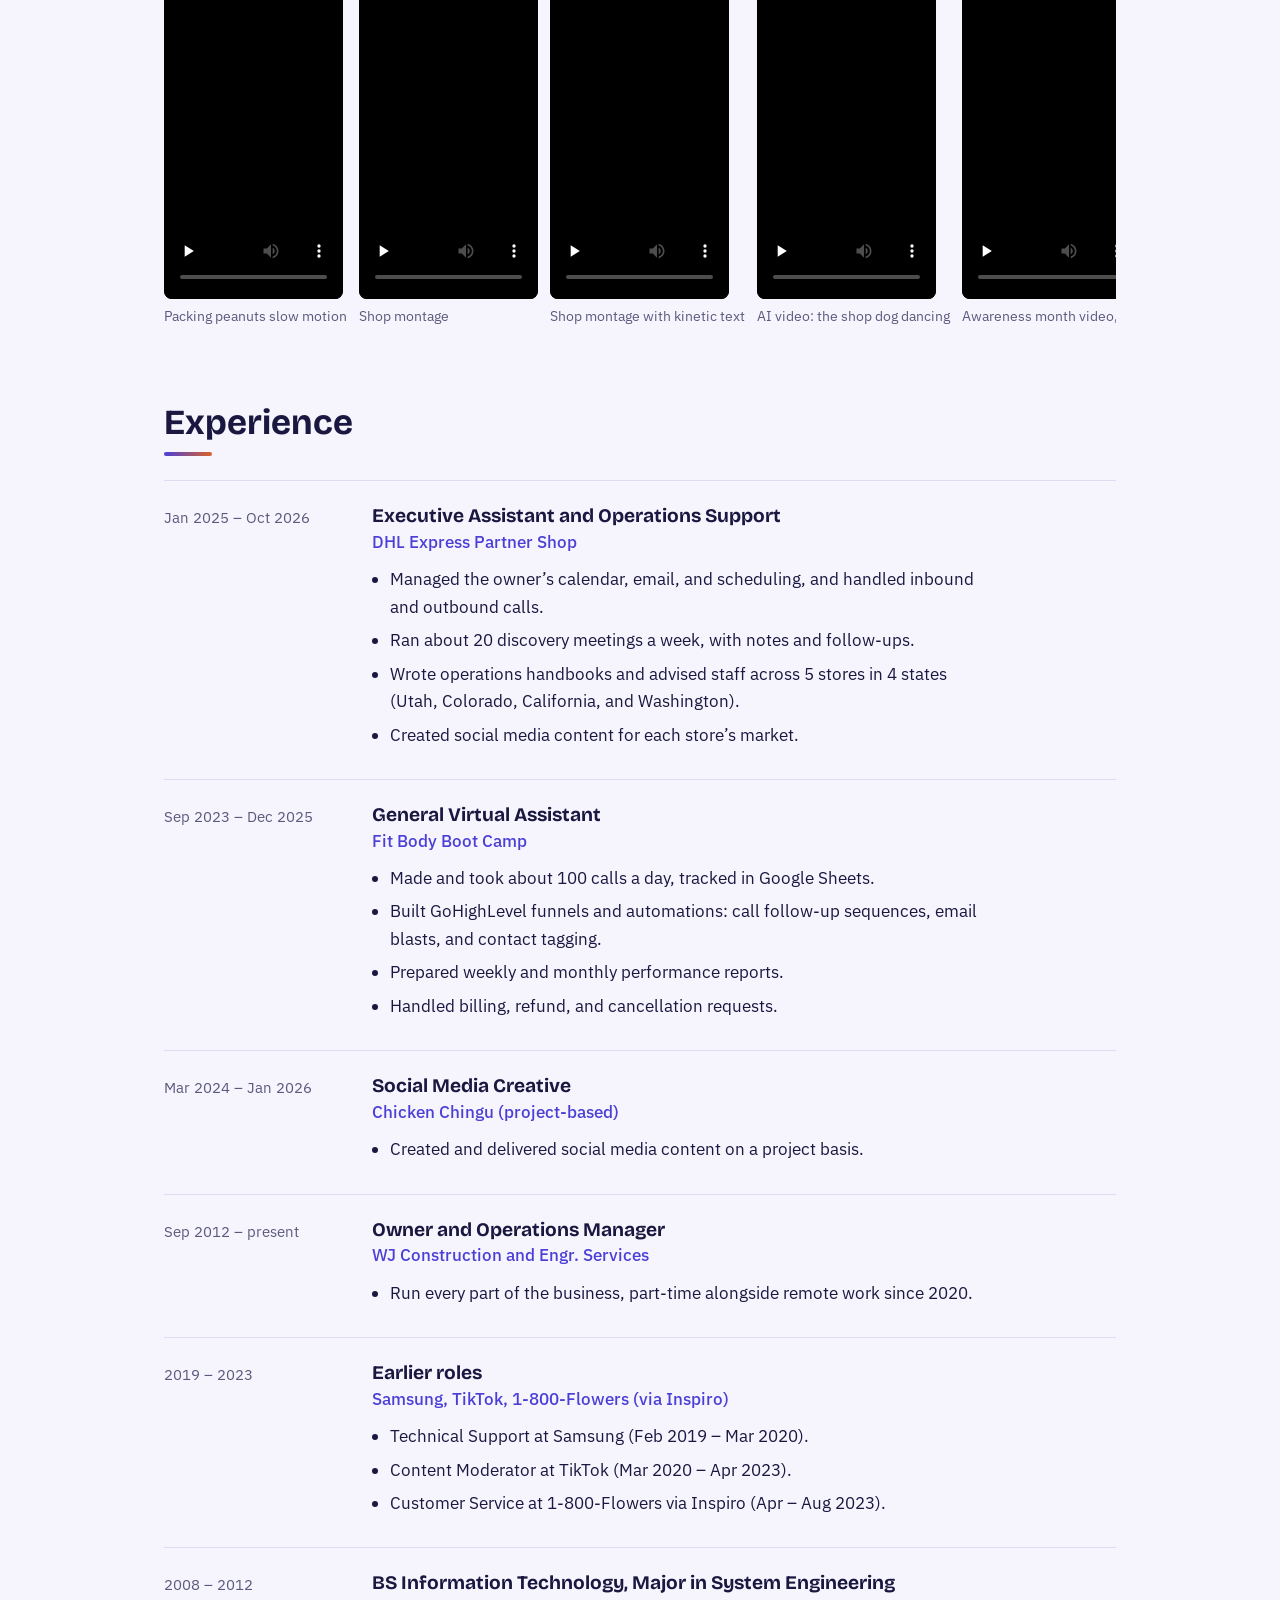
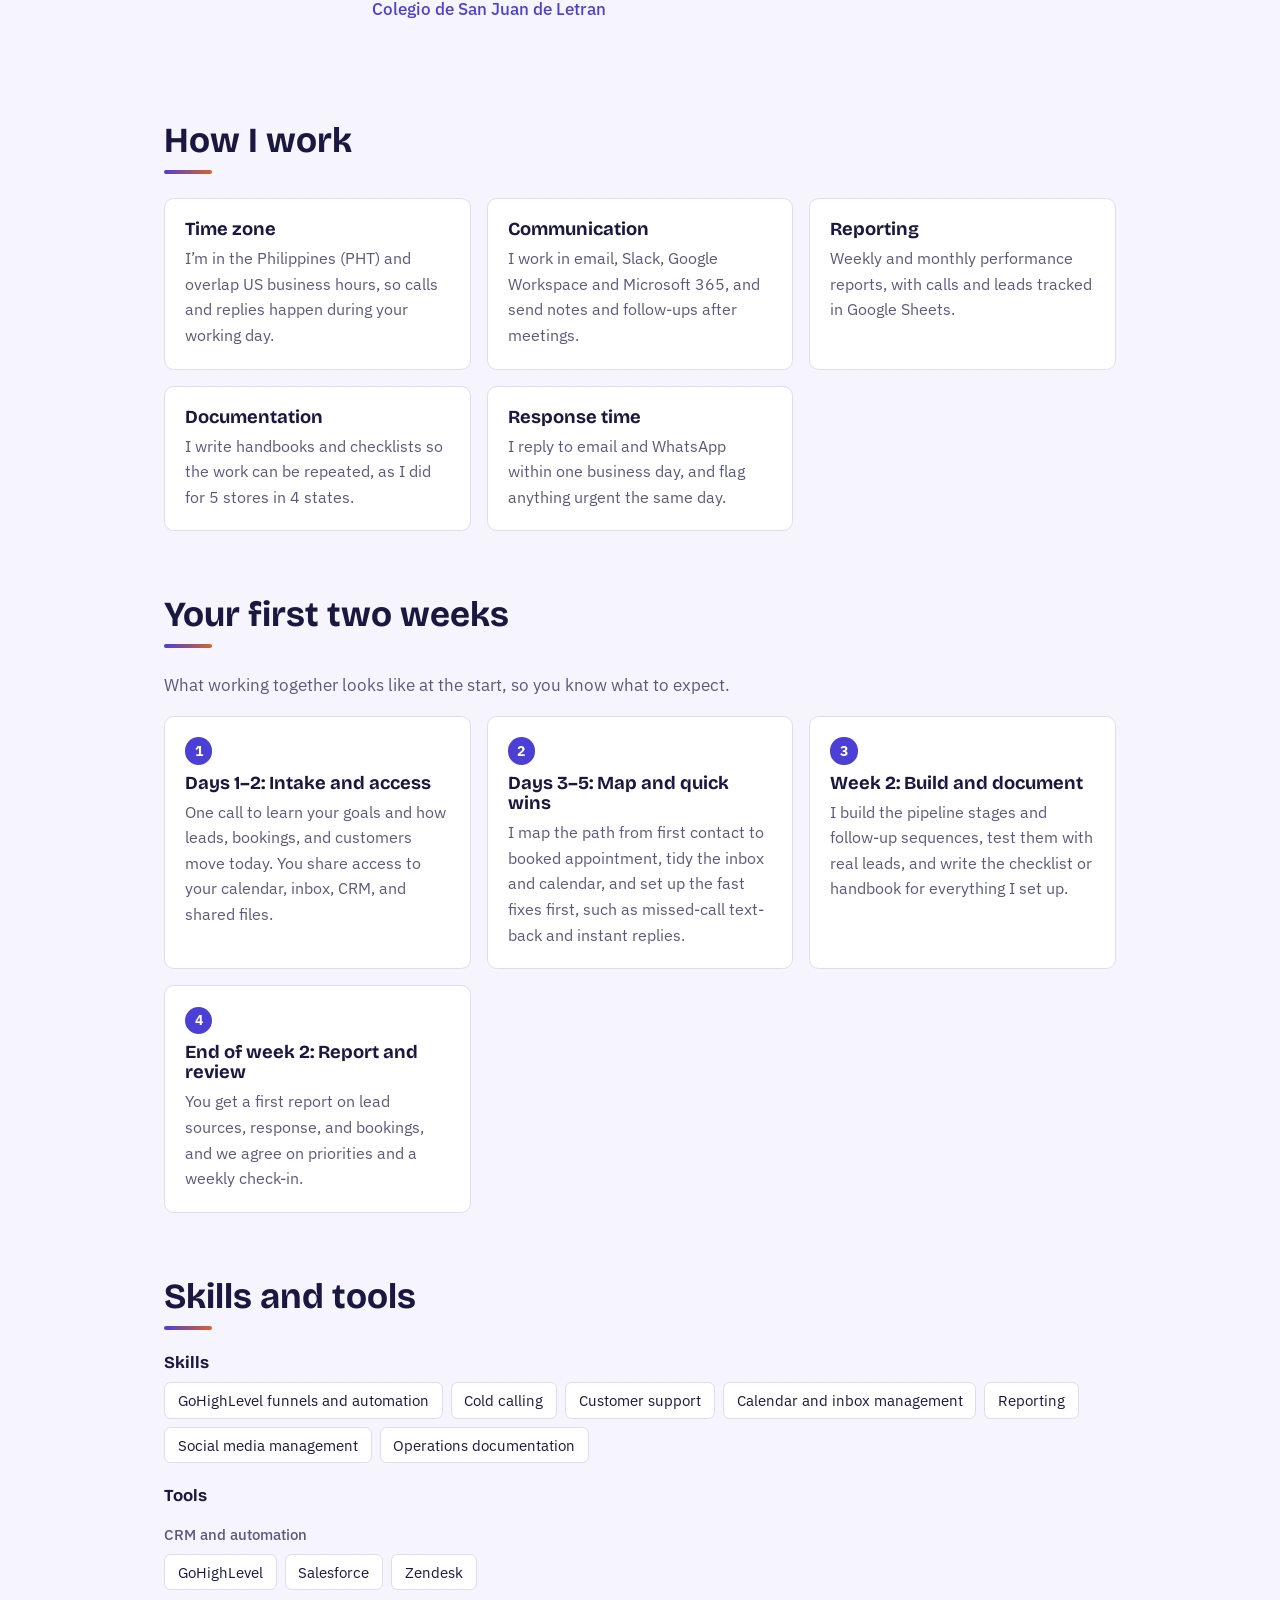
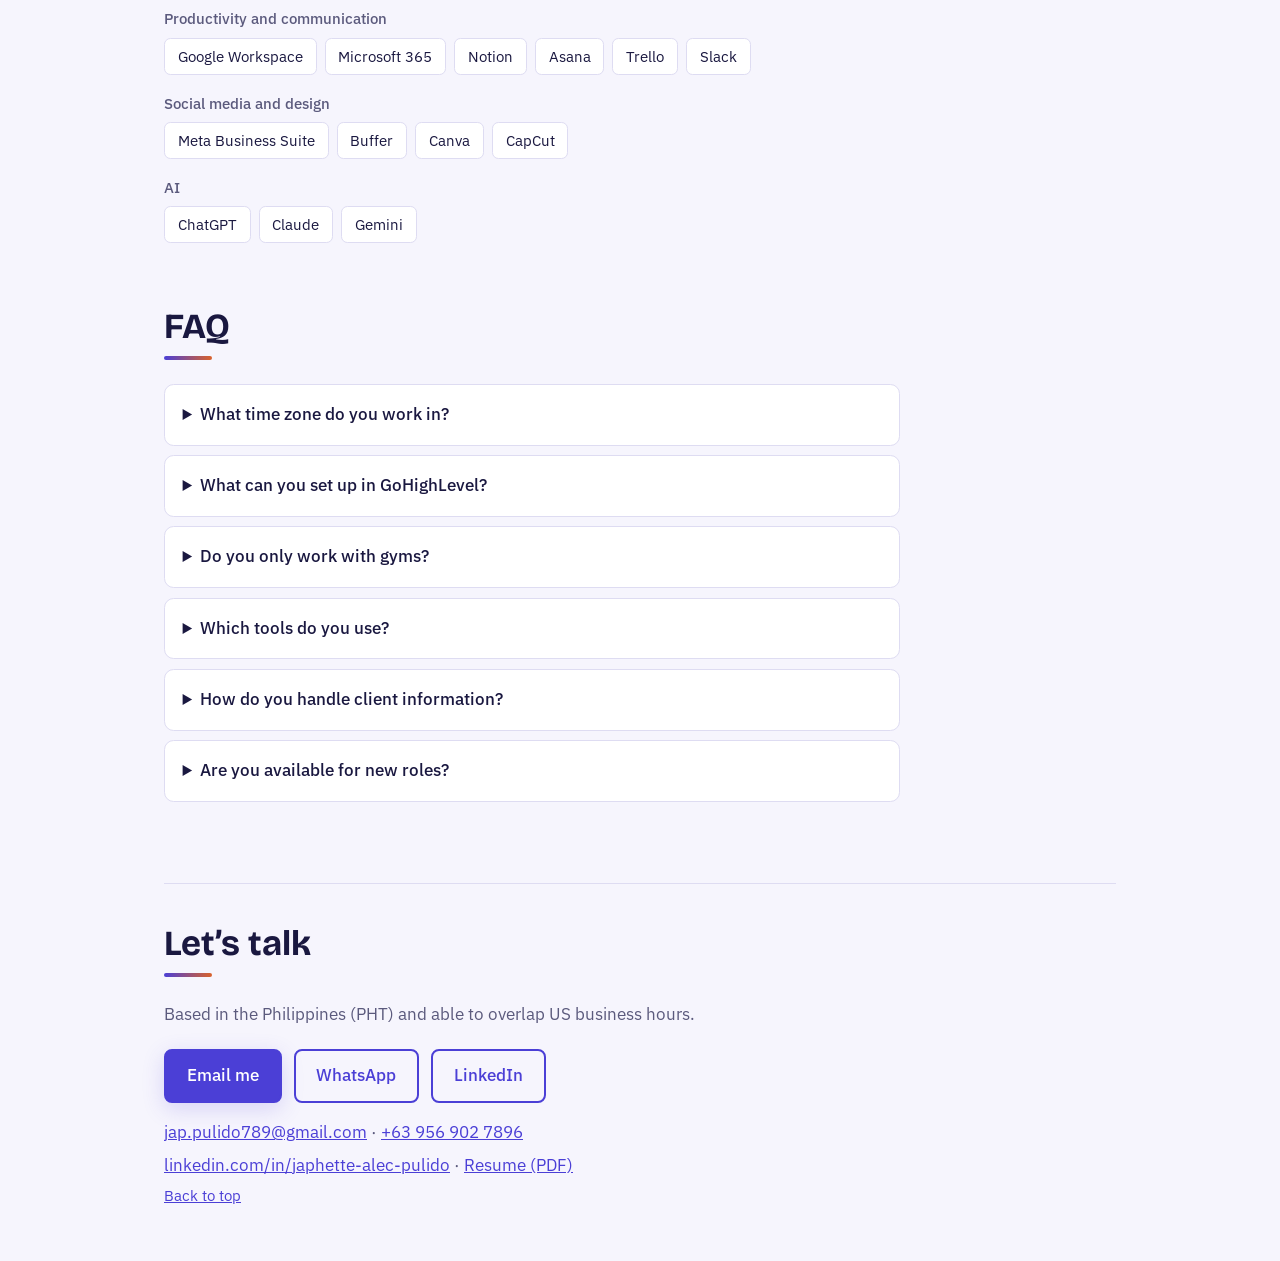
==== commit 97df6769: "Add files via upload" ====
--- a/index.html
+++ b/index.html
@@ -216,7 +216,7 @@
 <div class="group" id="g-shiputah"><h3>Ship Utah Consulting</h3><p class="gd">A client testimonial quote and the “Signs of Chaos” mail center series.</p><h4>Posts (4)</h4><div class="strip" tabindex="0" role="region" aria-label="Ship Utah Consulting: Posts"><button type="button" class="th"><img src="work/t/shiputah-36.jpg" data-full="work/shiputah-36.jpg" decoding="async" onerror="this.onerror=null;this.src=this.dataset.full" alt="Client testimonial quote" loading="lazy" width="880" height="1100"></button><button type="button" class="th"><img src="work/t/shiputah-37.jpg" data-full="work/shiputah-37.jpg" decoding="async" onerror="this.onerror=null;this.src=this.dataset.full" alt="Signs of Chaos" loading="lazy" width="880" height="1100"></button><button type="button" class="th"><img src="work/t/shiputah-38.jpg" data-full="work/shiputah-38.jpg" decoding="async" onerror="this.onerror=null;this.src=this.dataset.full" alt="Sign 1: You’re the only one who knows" loading="lazy" width="880" height="1100"></button><button type="button" class="th"><img src="work/t/shiputah-39.jpg" data-full="work/shiputah-39.jpg" decoding="async" onerror="this.onerror=null;this.src=this.dataset.full" alt="Sign 2: Your SOPs live in your head" loading="lazy" width="880" height="1100"></button></div></div>
 <div class="group" id="g-fbbc"><h3>Fit Body Boot Camp</h3><p class="gd">Ad and community post graphics. Visuals are AI-assisted.</p><h4>Posts (4)</h4><div class="strip" tabindex="0" role="region" aria-label="Fit Body Boot Camp: Posts"><button type="button" class="th"><img src="work/t/fbbc-40.jpg" data-full="work/fbbc-40.jpg" decoding="async" onerror="this.onerror=null;this.src=this.dataset.full" alt="30 minutes, real results ad" loading="lazy" width="882" height="1100"></button><button type="button" class="th"><img src="work/t/fbbc-41.jpg" data-full="work/fbbc-41.jpg" decoding="async" onerror="this.onerror=null;this.src=this.dataset.full" alt="Join the Fit Body family" loading="lazy" width="1100" height="1100"></button><button type="button" class="th"><img src="work/t/fbbc-42.jpg" data-full="work/fbbc-42.jpg" decoding="async" onerror="this.onerror=null;this.src=this.dataset.full" alt="Bring a Friend Friday" loading="lazy" width="886" height="1100"></button><button type="button" class="th"><img src="work/t/fbbc-45.jpg" data-full="work/fbbc-45.jpg" decoding="async" onerror="this.onerror=null;this.src=this.dataset.full" alt="Crush the class" loading="lazy" width="886" height="1100"></button></div></div>
 <div class="group" id="g-wj"><h3>WJ Construction and Engr. Services</h3><p class="gd">Social media posts for CCTV and network cabling services. Visuals are AI-assisted.</p><h4>Posts (4)</h4><div class="strip" tabindex="0" role="region" aria-label="WJ Construction and Engr. Services: Posts"><button type="button" class="th"><img src="work/t/wj-47.jpg" data-full="work/wj-47.jpg" decoding="async" onerror="this.onerror=null;this.src=this.dataset.full" alt="5 signs your CCTV needs an upgrade" loading="lazy" width="886" height="1100"></button><button type="button" class="th"><img src="work/t/wj-48.jpg" data-full="work/wj-48.jpg" decoding="async" onerror="this.onerror=null;this.src=this.dataset.full" alt="Connecting the future, one cable at a time" loading="lazy" width="886" height="1100"></button><button type="button" class="th"><img src="work/t/wj-49.jpg" data-full="work/wj-49.jpg" decoding="async" onerror="this.onerror=null;this.src=this.dataset.full" alt="Security blind spot detected" loading="lazy" width="886" height="1100"></button><button type="button" class="th"><img src="work/t/wj-50.jpg" data-full="work/wj-50.jpg" decoding="async" onerror="this.onerror=null;this.src=this.dataset.full" alt="How we plan a camera layout" loading="lazy" width="886" height="1100"></button></div></div>
-<div class="group" id="g-zap"><h3>Zapatos</h3><p class="gd">Product and lifestyle posts for my own shoe store. Lifestyle visuals are AI-assisted.</p><h4>Product drops (3)</h4><div class="strip" tabindex="0" role="region" aria-label="Zapatos: Product drops"><button type="button" class="th"><img src="work/t/zap-51.jpg" data-full="work/zap-51.jpg" decoding="async" onerror="this.onerror=null;this.src=this.dataset.full" alt="AE86 Tofu Shop Edition" loading="lazy" width="880" height="1100"></button><button type="button" class="th"><img src="work/t/zap-52.jpg" data-full="work/zap-52.jpg" decoding="async" onerror="this.onerror=null;this.src=this.dataset.full" alt="Patchwork Low" loading="lazy" width="880" height="1100"></button><button type="button" class="th"><img src="work/t/zap-53.jpg" data-full="work/zap-53.jpg" decoding="async" onerror="this.onerror=null;this.src=this.dataset.full" alt="Suede slides, size 42" loading="lazy" width="880" height="1100"></button></div><h4>Lifestyle posts (5)</h4><div class="strip" tabindex="0" role="region" aria-label="Zapatos: Lifestyle posts"><button type="button" class="th"><img src="work/t/zap-54.jpg" data-full="work/zap-54.jpg" decoding="async" onerror="this.onerror=null;this.src=this.dataset.full" alt="Sneaker or loafer?" loading="lazy" width="614" height="1100"></button><button type="button" class="th"><img src="work/t/zap-55.jpg" data-full="work/zap-55.jpg" decoding="async" onerror="this.onerror=null;this.src=this.dataset.full" alt="New arrivals" loading="lazy" width="886" height="1100"></button><button type="button" class="th"><img src="work/t/zap-56.jpg" data-full="work/zap-56.jpg" decoding="async" onerror="this.onerror=null;this.src=this.dataset.full" alt="One pair, three outfits" loading="lazy" width="886" height="1100"></button><button type="button" class="th"><img src="work/t/zap-57.jpg" data-full="work/zap-57.jpg" decoding="async" onerror="this.onerror=null;this.src=this.dataset.full" alt="Unboxing, sole first" loading="lazy" width="886" height="1100"></button><button type="button" class="th"><img src="work/t/zap-58.jpg" data-full="work/zap-58.jpg" decoding="async" onerror="this.onerror=null;this.src=this.dataset.full" alt="Phone, shoebox, and tape measure scene" loading="lazy" width="886" height="1100"></button></div></div>
+<div class="group" id="g-zap"><h3>Zapatos</h3><p class="gd">Product posts, lifestyle posts, and logo concepts for my own shoe store. Lifestyle visuals and logo concepts are AI-assisted.</p><h4>Product drops (3)</h4><div class="strip" tabindex="0" role="region" aria-label="Zapatos: Product drops"><button type="button" class="th"><img src="work/t/zap-51.jpg" data-full="work/zap-51.jpg" decoding="async" onerror="this.onerror=null;this.src=this.dataset.full" alt="AE86 Tofu Shop Edition" loading="lazy" width="880" height="1100"></button><button type="button" class="th"><img src="work/t/zap-52.jpg" data-full="work/zap-52.jpg" decoding="async" onerror="this.onerror=null;this.src=this.dataset.full" alt="Patchwork Low" loading="lazy" width="880" height="1100"></button><button type="button" class="th"><img src="work/t/zap-53.jpg" data-full="work/zap-53.jpg" decoding="async" onerror="this.onerror=null;this.src=this.dataset.full" alt="Suede slides, size 42" loading="lazy" width="880" height="1100"></button></div><h4>Lifestyle posts (5)</h4><div class="strip" tabindex="0" role="region" aria-label="Zapatos: Lifestyle posts"><button type="button" class="th"><img src="work/t/zap-54.jpg" data-full="work/zap-54.jpg" decoding="async" onerror="this.onerror=null;this.src=this.dataset.full" alt="Sneaker or loafer?" loading="lazy" width="614" height="1100"></button><button type="button" class="th"><img src="work/t/zap-55.jpg" data-full="work/zap-55.jpg" decoding="async" onerror="this.onerror=null;this.src=this.dataset.full" alt="New arrivals" loading="lazy" width="886" height="1100"></button><button type="button" class="th"><img src="work/t/zap-56.jpg" data-full="work/zap-56.jpg" decoding="async" onerror="this.onerror=null;this.src=this.dataset.full" alt="One pair, three outfits" loading="lazy" width="886" height="1100"></button><button type="button" class="th"><img src="work/t/zap-57.jpg" data-full="work/zap-57.jpg" decoding="async" onerror="this.onerror=null;this.src=this.dataset.full" alt="Unboxing, sole first" loading="lazy" width="886" height="1100"></button><button type="button" class="th"><img src="work/t/zap-58.jpg" data-full="work/zap-58.jpg" decoding="async" onerror="this.onerror=null;this.src=this.dataset.full" alt="Phone, shoebox, and tape measure scene" loading="lazy" width="886" height="1100"></button></div><h4>Logo concepts (13)</h4><div class="strip" tabindex="0" role="region" aria-label="Zapatos: Logo concepts"><button type="button" class="th"><img src="work/t/zaplogo-1.jpg" data-full="work/zaplogo-1.jpg" decoding="async" onerror="this.onerror=null;this.src=this.dataset.full" alt="Graffiti sneakers logo in orange and teal" loading="lazy" width="880" height="880"></button><button type="button" class="th"><img src="work/t/zaplogo-2.jpg" data-full="work/zaplogo-2.jpg" decoding="async" onerror="this.onerror=null;this.src=this.dataset.full" alt="Graffiti sneaker sticker logo" loading="lazy" width="880" height="880"></button><button type="button" class="th"><img src="work/t/zaplogo-3.jpg" data-full="work/zaplogo-3.jpg" decoding="async" onerror="this.onerror=null;this.src=this.dataset.full" alt="Neon retro synthwave sneaker logo" loading="lazy" width="880" height="880"></button><button type="button" class="th"><img src="work/t/zaplogo-4.jpg" data-full="work/zaplogo-4.jpg" decoding="async" onerror="this.onerror=null;this.src=this.dataset.full" alt="Orange Z built from a sneaker" loading="lazy" width="880" height="880"></button><button type="button" class="th"><img src="work/t/zaplogo-5.jpg" data-full="work/zaplogo-5.jpg" decoding="async" onerror="this.onerror=null;this.src=this.dataset.full" alt="Black and yellow beast emblem" loading="lazy" width="880" height="880"></button><button type="button" class="th"><img src="work/t/zaplogo-6.jpg" data-full="work/zaplogo-6.jpg" decoding="async" onerror="this.onerror=null;this.src=this.dataset.full" alt="Ukiyo-e waves sneaker poster" loading="lazy" width="880" height="880"></button><button type="button" class="th"><img src="work/t/zaplogo-7.jpg" data-full="work/zaplogo-7.jpg" decoding="async" onerror="this.onerror=null;this.src=this.dataset.full" alt="Talavera folk-art sneaker poster" loading="lazy" width="880" height="880"></button><button type="button" class="th"><img src="work/t/zaplogo-8.jpg" data-full="work/zaplogo-8.jpg" decoding="async" onerror="this.onerror=null;this.src=this.dataset.full" alt="Holographic chrome sneaker emblem" loading="lazy" width="880" height="880"></button><button type="button" class="th"><img src="work/t/zaplogo-9.jpg" data-full="work/zaplogo-9.jpg" decoding="async" onerror="this.onerror=null;this.src=this.dataset.full" alt="Vintage bootmaker crest on leather" loading="lazy" width="880" height="880"></button><button type="button" class="th"><img src="work/t/zaplogo-10.jpg" data-full="work/zaplogo-10.jpg" decoding="async" onerror="this.onerror=null;this.src=this.dataset.full" alt="Cosmic orbital sneaker emblem" loading="lazy" width="880" height="880"></button><button type="button" class="th"><img src="work/t/zaplogo-11.jpg" data-full="work/zaplogo-11.jpg" decoding="async" onerror="this.onerror=null;this.src=this.dataset.full" alt="Eco-grown sneaker logo with plants" loading="lazy" width="880" height="880"></button><button type="button" class="th"><img src="work/t/zaplogo-12.jpg" data-full="work/zaplogo-12.jpg" decoding="async" onerror="this.onerror=null;this.src=this.dataset.full" alt="Sneaker mascot sticker logo" loading="lazy" width="880" height="880"></button><button type="button" class="th"><img src="work/t/zaplogo-13.jpg" data-full="work/zaplogo-13.jpg" decoding="async" onerror="this.onerror=null;this.src=this.dataset.full" alt="Retro pixel arcade sneaker logo" loading="lazy" width="880" height="880"></button></div></div>
 <div class="group" id="g-ai"><h3>AI video</h3><p class="gd">Short clips made with Higgsfield AI.</p><h4>Videos (6)</h4><div class="strip" tabindex="0" role="region" aria-label="AI video: Videos"><figure><video controls playsinline preload="none" poster="work/t/ai-76.jpg" style="width:11.2rem"><source src="work/ai-76.mp4" type="video/mp4"></video><figcaption>White sports car at night</figcaption></figure><figure><video controls playsinline preload="none" poster="work/t/ai-77.jpg" style="width:11.0rem"><source src="work/ai-77.mp4" type="video/mp4"></video><figcaption>Black SUV in the smoke</figcaption></figure><figure><video controls playsinline preload="none" poster="work/t/ai-78.jpg" style="width:35.6rem"><source src="work/ai-78.mp4" type="video/mp4"></video><figcaption>Group dance</figcaption></figure><figure><video controls playsinline preload="none" poster="work/t/ai-79.jpg" style="width:11.2rem"><source src="work/ai-79.mp4" type="video/mp4"></video><figcaption>Two dancers in a purple studio</figcaption></figure><figure><video controls playsinline preload="none" poster="work/t/ai-80.jpg" style="width:35.6rem"><source src="work/ai-80.mp4" type="video/mp4"></video><figcaption>AE86 sneaker spin</figcaption></figure><figure><video controls playsinline preload="none" poster="work/t/ai-81.jpg" style="width:35.6rem"><source src="work/ai-81.mp4" type="video/mp4"></video><figcaption>Blue and white sneaker spin</figcaption></figure></div></div>
 </section>
 <section id="experience">
@@ -224,7 +224,7 @@
 <article class="job"><time>Jan 2025 – Oct 2026</time><div><h3>Executive Assistant and Operations Support</h3><div class="co">DHL Express Partner Shop</div><ul>
 <li>Managed the owner’s calendar, email, and scheduling, and handled inbound and outbound calls.</li>
 <li>Ran about 20 discovery meetings a week, with notes and follow-ups.</li>
-<li>Wrote operations handbooks and advised staff across 5 stores in 4 states.</li>
+<li>Wrote operations handbooks and advised staff across 5 stores in 4 states (Utah, Colorado, California, and Washington).</li>
 <li>Created social media content for each store’s market.</li></ul></div></article>
 <article class="job"><time>Sep 2023 – Dec 2025</time><div><h3>General Virtual Assistant</h3><div class="co">Fit Body Boot Camp</div><ul>
 <li>Made and took about 100 calls a day, tracked in Google Sheets.</li>
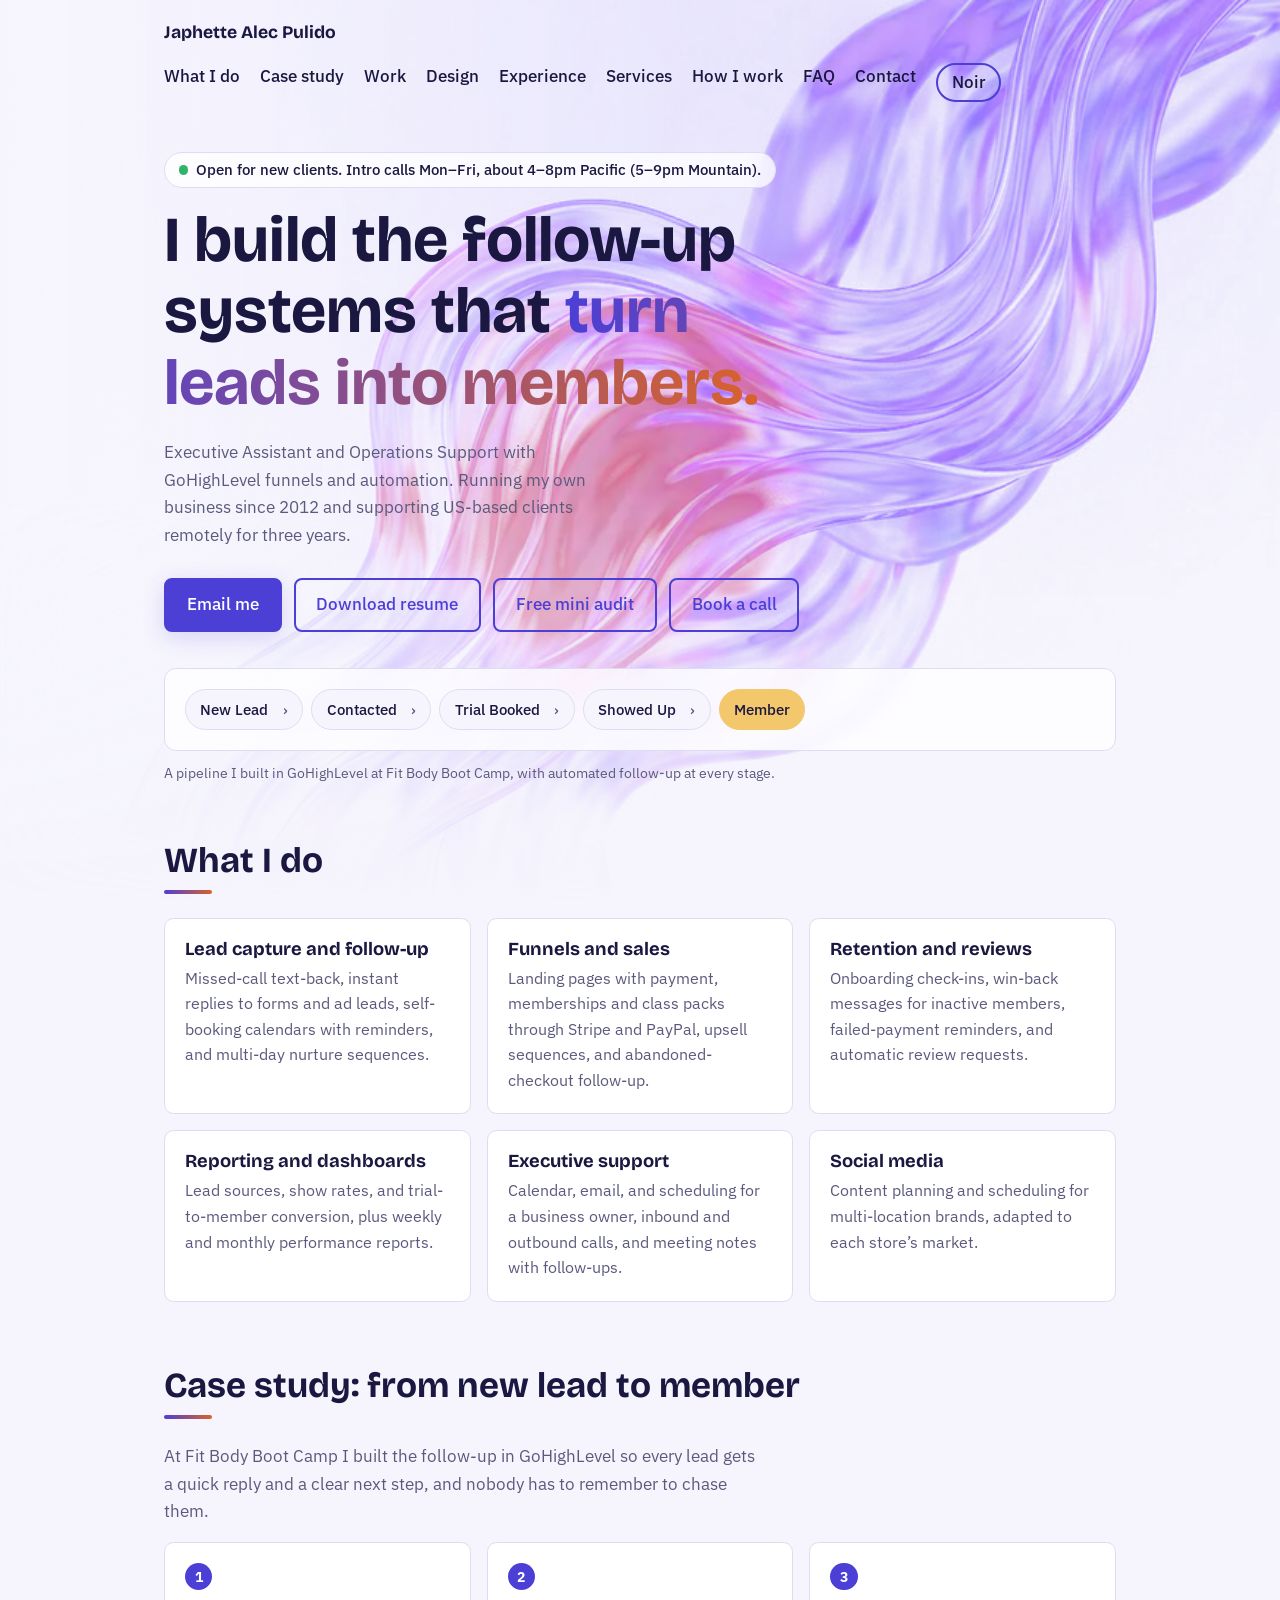
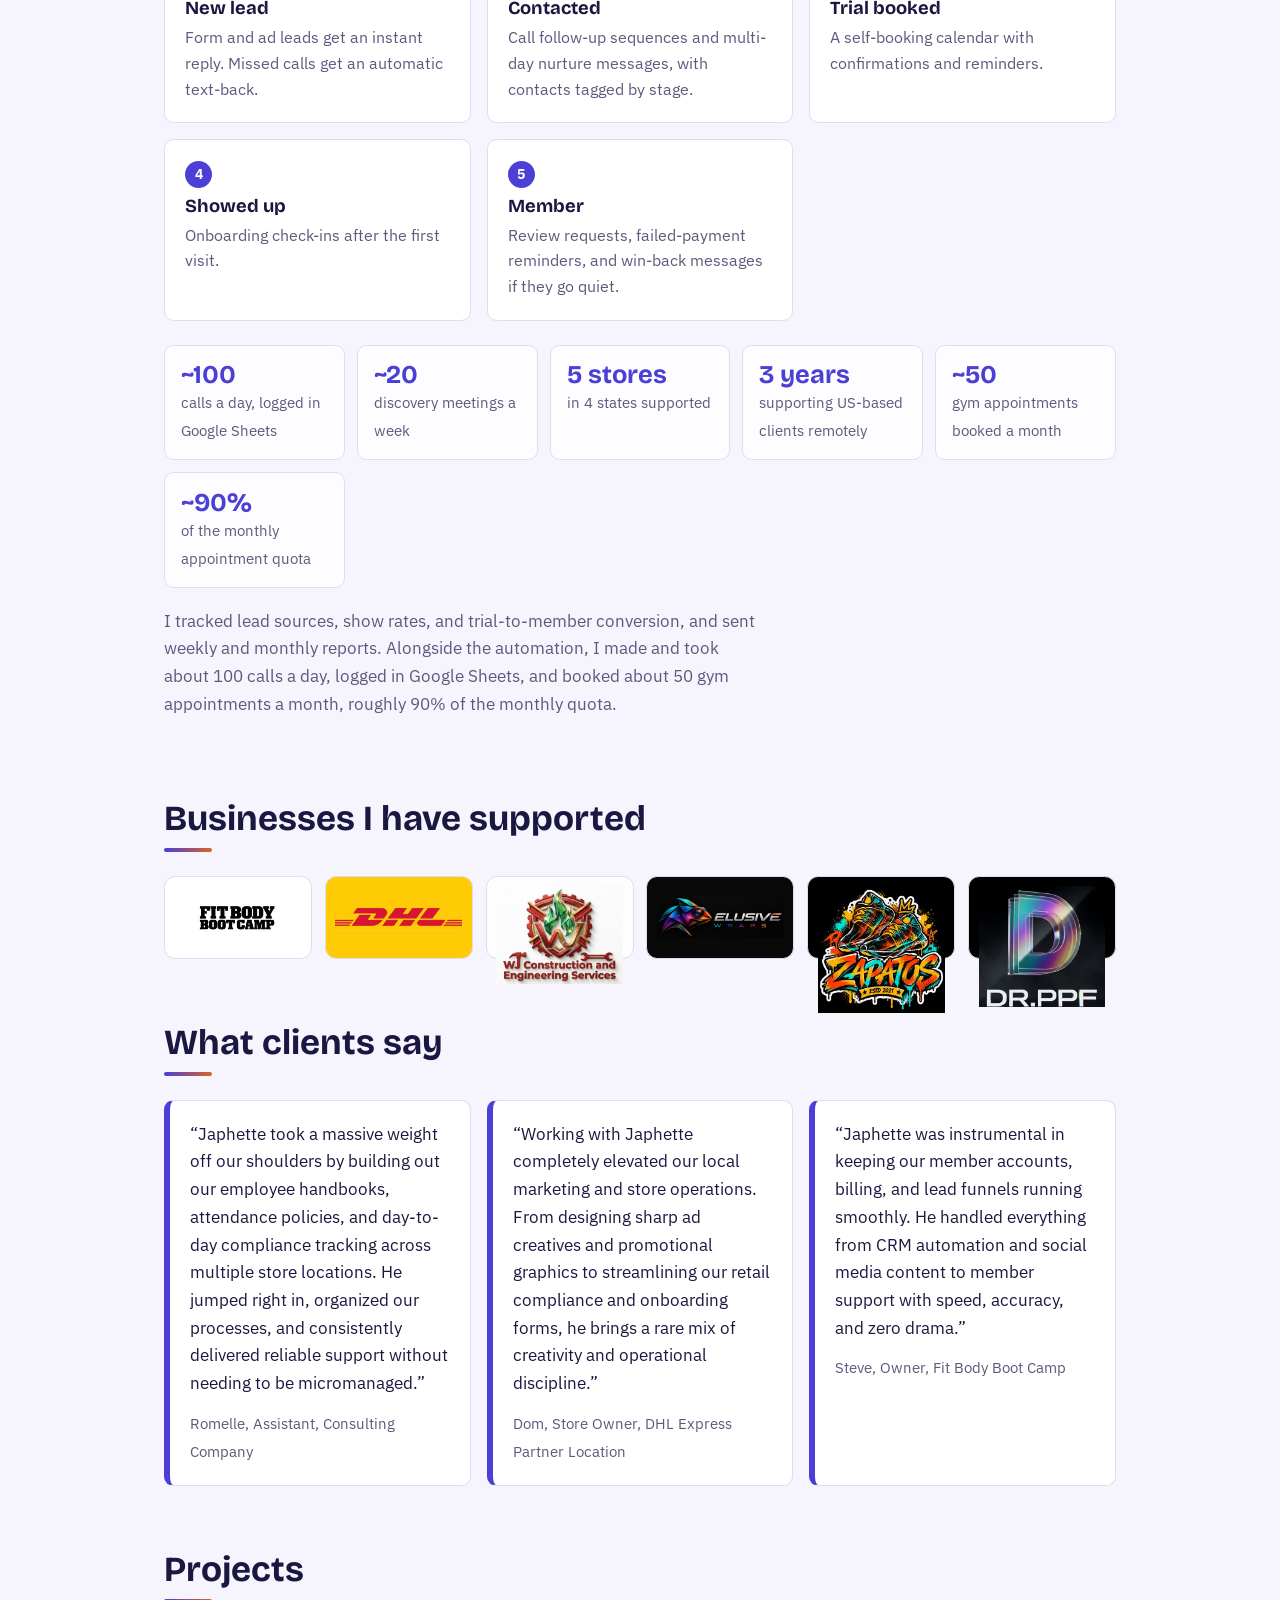
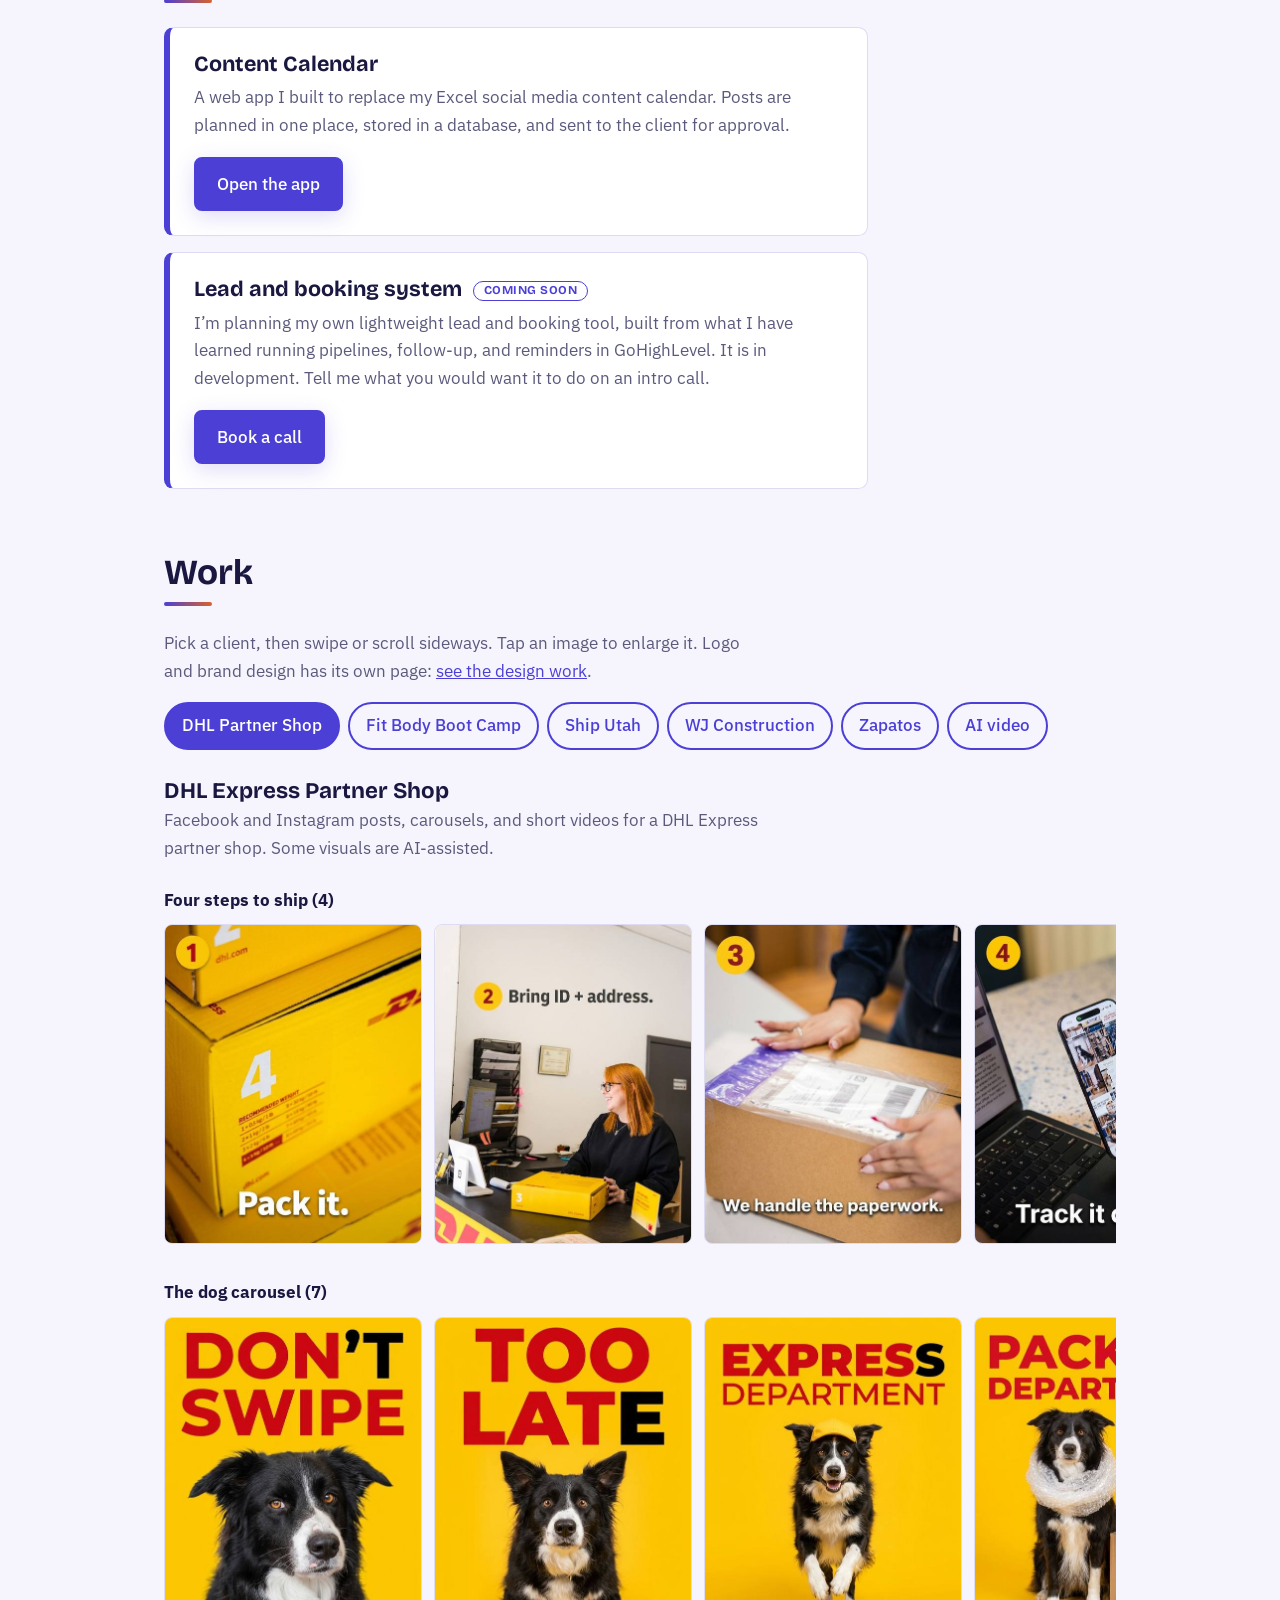
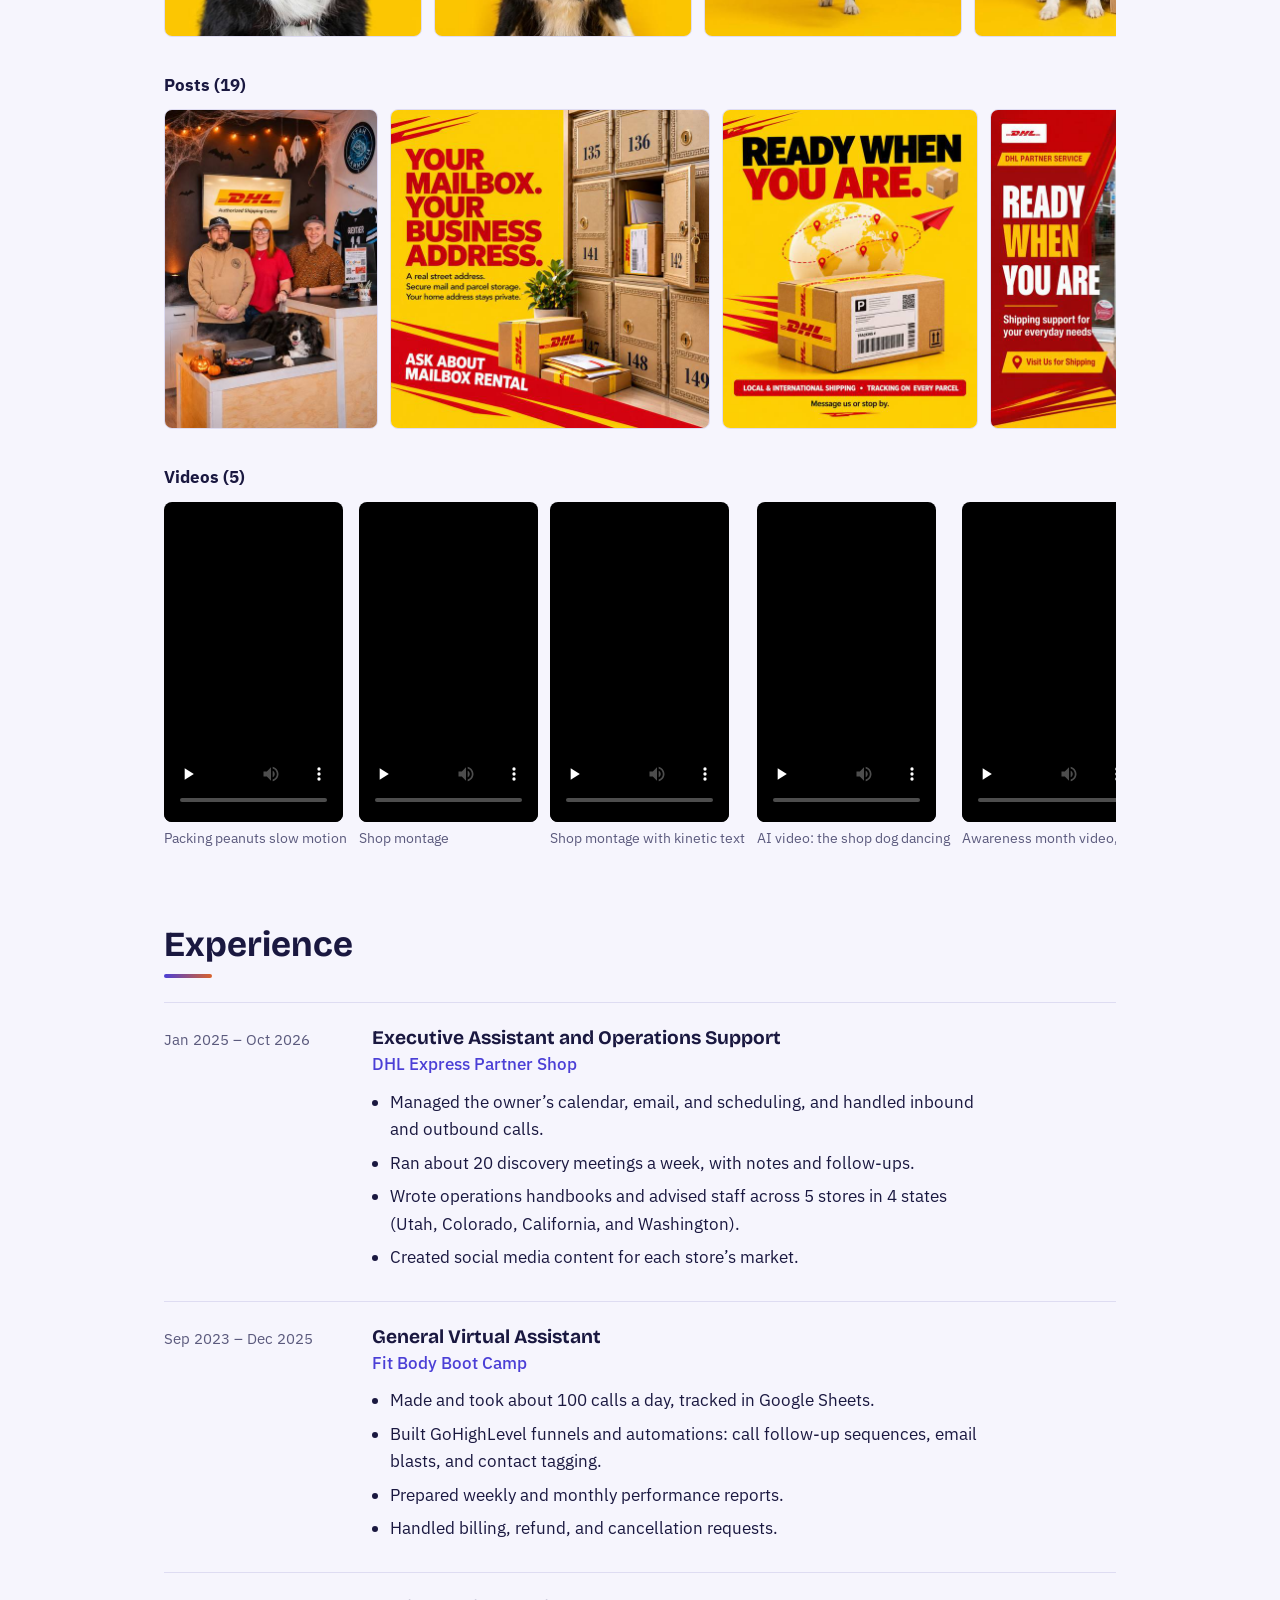
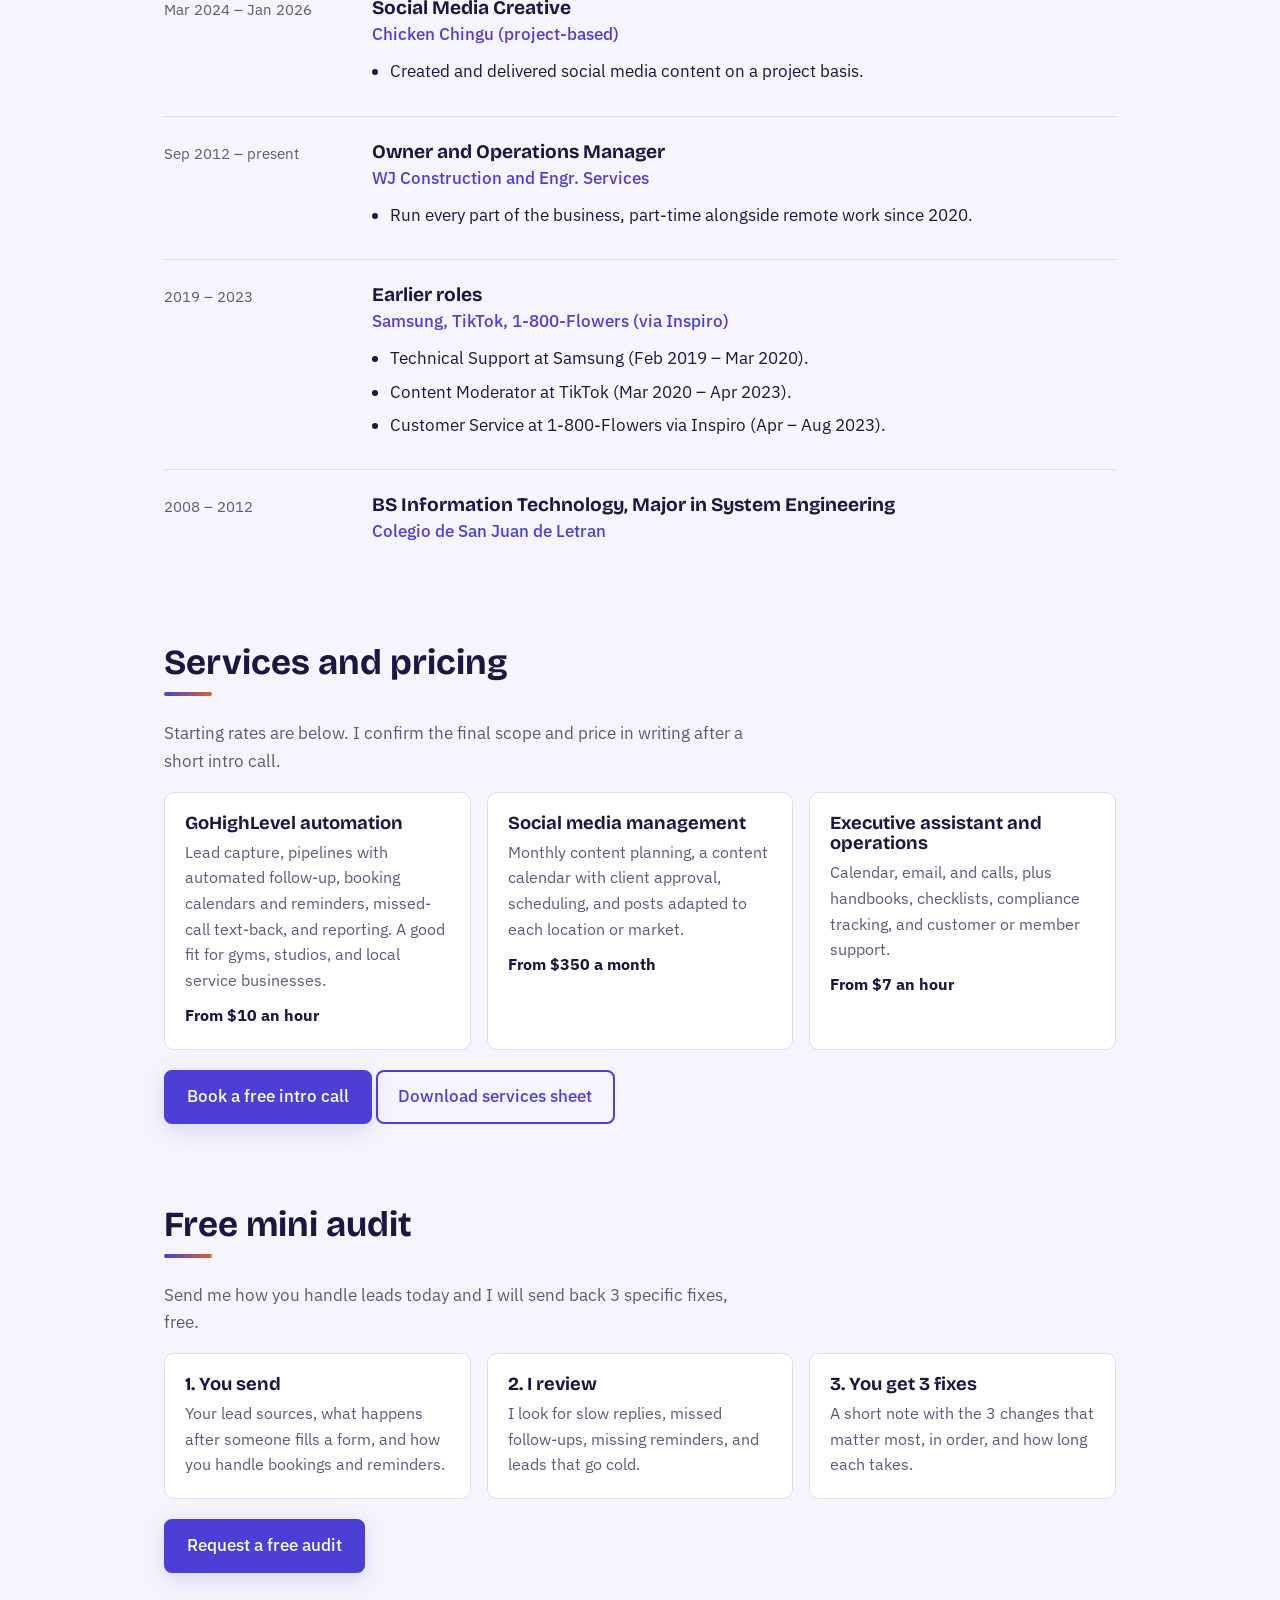
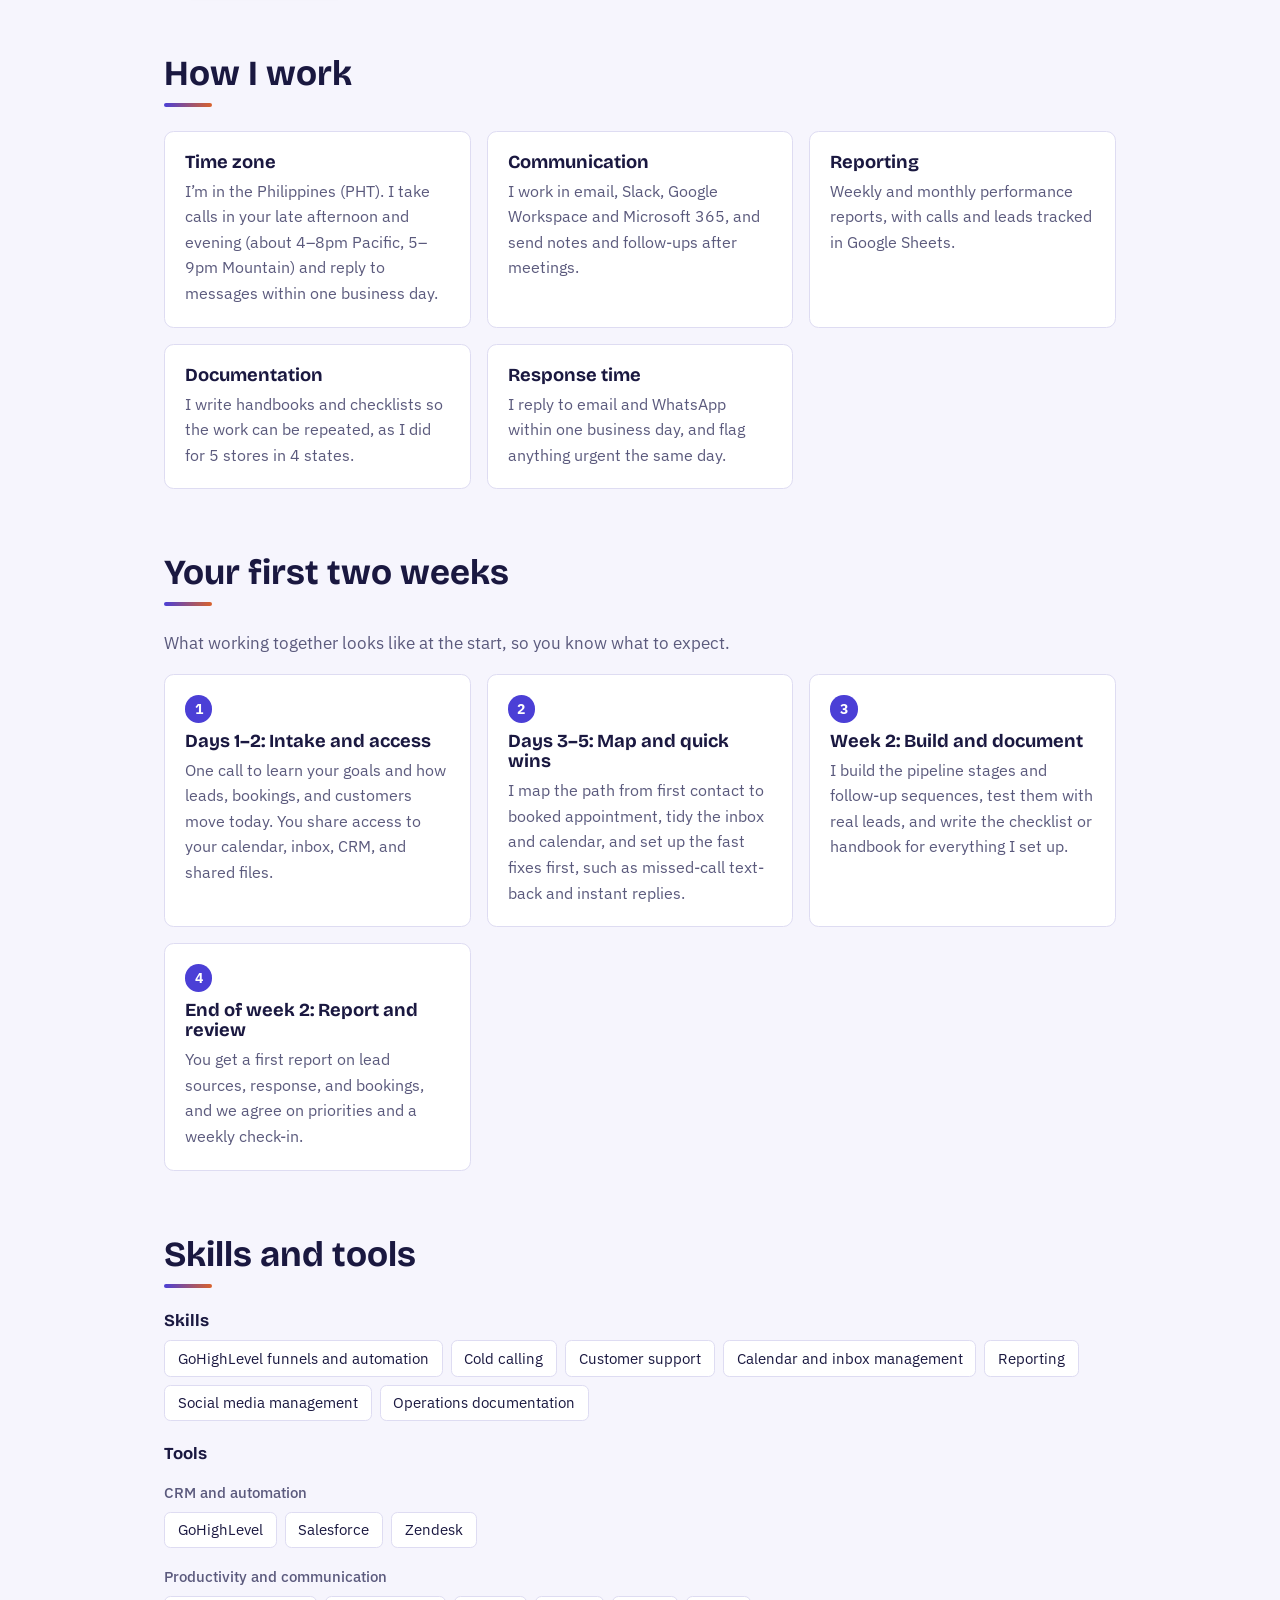
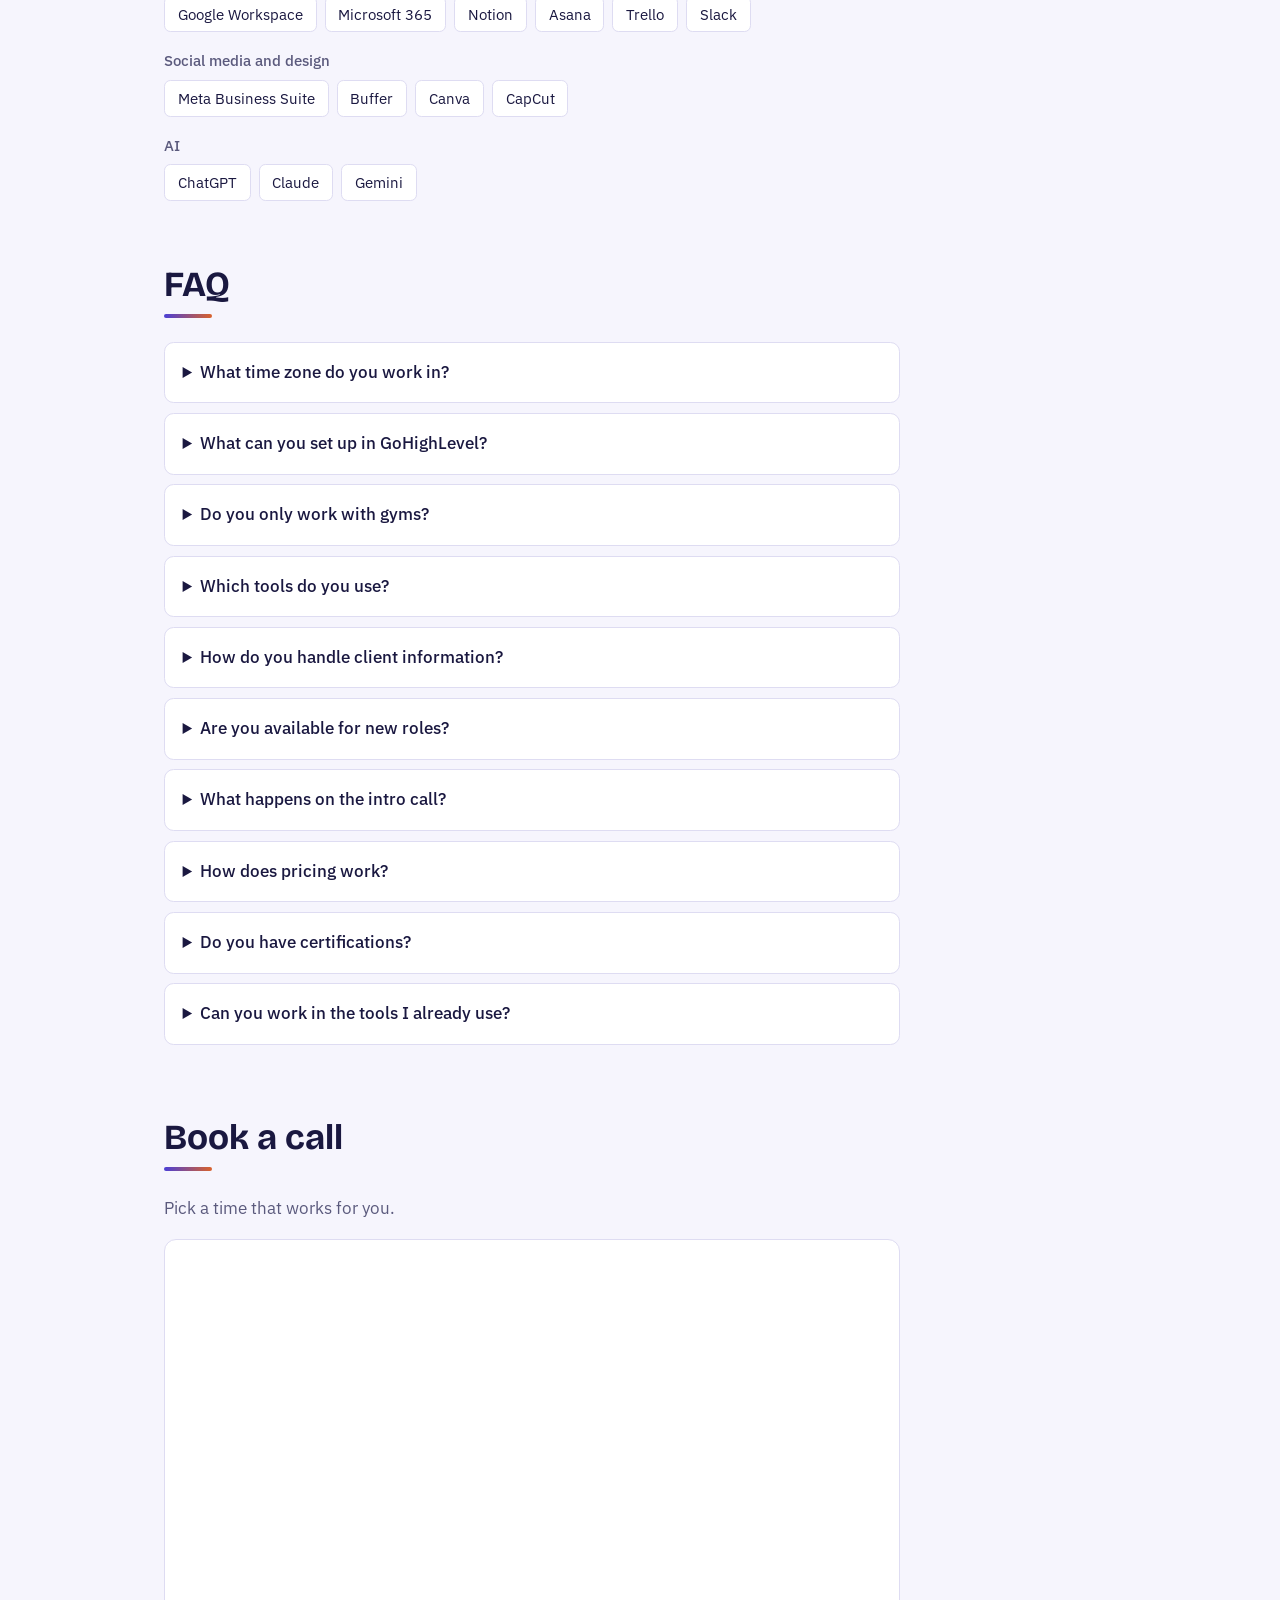
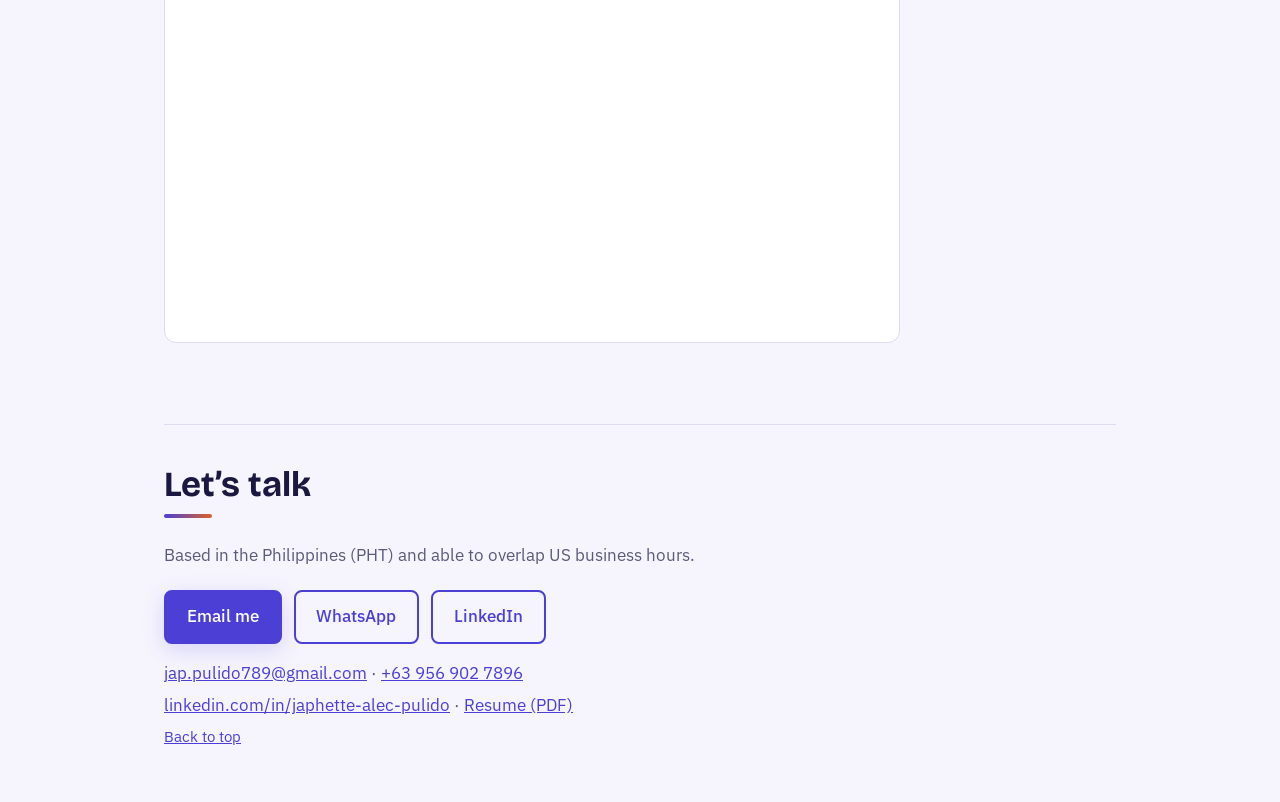
==== commit 96e81c4c: "Add files via upload" ====
--- a/index.html
+++ b/index.html
@@ -58,7 +58,7 @@
 .grid{display:grid;grid-template-columns:repeat(auto-fit,minmax(16rem,1fr));gap:1rem}
 .grid>div{background:var(--surface);border:1px solid var(--line);border-radius:.6rem;padding:1.25rem}
 .grid h3{font-size:1.15rem;margin-bottom:.4rem}
-.grid p{margin:0;color:var(--muted);font-size:.97rem}
+.grid p{margin:0;color:var(--muted);font-size:.97rem}.grid p+p{margin-top:.6rem}.logos{list-style:none;margin:0;padding:0;display:grid;grid-template-columns:repeat(auto-fit,minmax(9rem,1fr));gap:.8rem}.logos li{display:grid;place-items:center;height:5.2rem;padding:.6rem;border-radius:.7rem;border:1px solid var(--line)}.logos img{max-width:100%;max-height:100%;width:auto;height:auto;object-fit:contain}.grid .price{color:var(--ink,inherit);font-weight:700}
 .job{display:grid;grid-template-columns:11rem 1fr;gap:1rem 2rem;padding:1.5rem 0;border-top:1px solid var(--line)}
 .job time{color:var(--muted);font-size:.95rem}
 .job h3{font-size:1.2rem}
@@ -66,7 +66,7 @@
 .job ul{margin:0;padding-left:1.1rem;max-width:62ch}
 .job li{margin-bottom:.35rem}
 .proj{background:var(--surface);border:1px solid var(--line);border-left:6px solid var(--accent);border-radius:.6rem;padding:1.5rem;max-width:44rem}
-.proj h3{font-size:1.35rem;margin-bottom:.5rem}
+.proj h3{font-size:1.35rem;margin-bottom:.5rem}.badge{display:inline-block;vertical-align:middle;margin-left:.4rem;padding:.15rem .6rem;border-radius:999px;border:1px solid var(--accent);color:var(--accent);font-size:.75rem;font-weight:700;letter-spacing:.04em;text-transform:uppercase}
 .proj p{margin:0 0 1.1rem;color:var(--muted)}
 .group[hidden]{display:none}
 .group h3{font-size:1.4rem}
@@ -145,14 +145,14 @@
 <div class="bg" aria-hidden="true"></div>
 <a class="skip" href="#work">Skip to content</a>
 <div class="wrap" id="top">
-<nav><b>Japhette Alec Pulido</b><div><a href="#work">What I do</a><a href="#case-study">Case study</a><a href="#my-work">Work</a><a href="design.html">Design</a><a href="#experience">Experience</a><a href="#how">How I work</a><a href="#faq">FAQ</a><a href="#contact">Contact</a><button id="theme" type="button" aria-pressed="false">Noir</button></div></nav>
+<nav><b>Japhette Alec Pulido</b><div><a href="#work">What I do</a><a href="#case-study">Case study</a><a href="#my-work">Work</a><a href="design.html">Design</a><a href="#experience">Experience</a><a href="#services">Services</a><a href="#how">How I work</a><a href="#faq">FAQ</a><a href="#contact">Contact</a><button id="theme" type="button" aria-pressed="false">Noir</button></div></nav>
 
 <header class="hero">
 <div>
 <span class="pill" id="avail">Open to new roles · Philippines (PHT) · overlaps US hours</span>
 <h1>I build the follow-up systems that <span class="grad">turn leads into members.</span></h1>
 <p>Executive Assistant and Operations Support with GoHighLevel funnels and automation. Running my own business since 2012 and supporting US-based clients remotely for three years.</p>
-<div class="btns"><a class="btn main" href="mailto:jap.pulido789@gmail.com">Email me</a><a class="btn alt" href="resume.pdf">Download resume</a><a class="btn alt" href="#book" id="bookbtn" hidden>Book a call</a></div>
+<div class="btns"><a class="btn main" href="mailto:jap.pulido789@gmail.com">Email me</a><a class="btn alt" href="resume.pdf">Download resume</a><a class="btn alt" href="#audit">Free mini audit</a><a class="btn alt" href="#book" id="bookbtn" hidden>Book a call</a></div>
 </div>
 <img class="photo" src="profile.jpg" alt="Portrait of Japhette Alec Pulido" onerror="this.style.display='none'">
 </header>
@@ -194,6 +194,11 @@
 <p class="gd" style="margin-top:1.25rem">I tracked lead sources, show rates, and trial-to-member conversion, and sent weekly and monthly reports. Alongside the automation, I made and took about 100 calls a day, logged in Google Sheets, and booked about 50 gym appointments a month, roughly 90% of the monthly quota.</p>
 </section>
 
+<section id="clients">
+<h2>Businesses I have supported</h2>
+<ul class="logos" aria-label="Business logos"><li style="background:rgb(255, 255, 255)"><img src="work/clients/client-1.jpg" alt="Fit Body Boot Camp logo" loading="lazy" width="235" height="90"></li><li style="background:rgb(255, 203, 4)"><img src="work/clients/client-2.jpg" alt="DHL logo" loading="lazy" width="420" height="94"></li><li style="background:rgb(253, 253, 253)"><img src="work/clients/client-3.jpg" alt="WJ Construction and Engineering Services logo" loading="lazy" width="420" height="325"></li><li style="background:rgb(9, 9, 10)"><img src="work/clients/client-4.jpg" alt="Elusive Wraps logo" loading="lazy" width="420" height="140"></li><li style="background:rgb(0, 0, 0)"><img src="work/clients/client-5.jpg" alt="Zapatos logo" loading="lazy" width="420" height="420"></li><li style="background:rgb(1, 1, 1)"><img src="work/clients/client-6.jpg" alt="DR.PPF logo" loading="lazy" width="420" height="399"></li></ul>
+</section>
+
 <section id="proof" hidden>
 <h2>What clients say</h2>
 <div class="quotes" id="quotes"></div>
@@ -205,6 +210,11 @@
 <h3>Content Calendar</h3>
 <p>A web app I built to replace my Excel social media content calendar. Posts are planned in one place, stored in a database, and sent to the client for approval.</p>
 <a class="btn main" href="https://japhette-vms.github.io/content-calendar/" target="_blank" rel="noopener">Open the app</a>
+</div>
+<div class="proj soon" style="margin-top:1rem">
+<h3>Lead and booking system <span class="badge">Coming soon</span></h3>
+<p>I’m planning my own lightweight lead and booking tool, built from what I have learned running pipelines, follow-up, and reminders in GoHighLevel. It is in development. Tell me what you would want it to do on an intro call.</p>
+<a class="btn main" href="#book">Book a call</a>
 </div>
 </section>
 
@@ -242,10 +252,32 @@
 <article class="job"><time>2008 – 2012</time><div><h3>BS Information Technology, Major in System Engineering</h3><div class="co">Colegio de San Juan de Letran</div></div></article>
 </section>
 
+<section id="services">
+<h2>Services and pricing</h2>
+<p class="gd">Starting rates are below. I confirm the final scope and price in writing after a short intro call.</p>
+<div class="grid">
+<div><h3>GoHighLevel automation</h3><p>Lead capture, pipelines with automated follow-up, booking calendars and reminders, missed-call text-back, and reporting. A good fit for gyms, studios, and local service businesses.</p><p class="price" data-k="automation" hidden></p></div>
+<div><h3>Social media management</h3><p>Monthly content planning, a content calendar with client approval, scheduling, and posts adapted to each location or market.</p><p class="price" data-k="social" hidden></p></div>
+<div><h3>Executive assistant and operations</h3><p>Calendar, email, and calls, plus handbooks, checklists, compliance tracking, and customer or member support.</p><p class="price" data-k="ea" hidden></p></div>
+</div>
+<p style="margin-top:1.25rem"><a class="btn main" href="#book">Book a free intro call</a> <a class="btn alt" href="services-and-rates.pdf" download>Download services sheet</a></p>
+</section>
+
+<section id="audit">
+<h2>Free mini audit</h2>
+<p class="gd">Send me how you handle leads today and I will send back 3 specific fixes, free.</p>
+<div class="grid">
+<div><h3>1. You send</h3><p>Your lead sources, what happens after someone fills a form, and how you handle bookings and reminders.</p></div>
+<div><h3>2. I review</h3><p>I look for slow replies, missed follow-ups, missing reminders, and leads that go cold.</p></div>
+<div><h3>3. You get 3 fixes</h3><p>A short note with the 3 changes that matter most, in order, and how long each takes.</p></div>
+</div>
+<p style="margin-top:1.25rem"><a class="btn main" href="mailto:jap.pulido789@gmail.com?subject=Free%20mini%20audit&amp;body=Hi%20Japhette%2C%20here%20is%20how%20we%20handle%20leads%20today%3A">Request a free audit</a></p>
+</section>
+
 <section id="how">
 <h2>How I work</h2>
 <div class="grid">
-<div><h3>Time zone</h3><p>I’m in the Philippines (PHT) and overlap US business hours, so calls and replies happen during your working day.</p></div>
+<div><h3>Time zone</h3><p>I’m in the Philippines (PHT). I take calls in your late afternoon and evening (about 4–8pm Pacific, 5–9pm Mountain) and reply to messages within one business day.</p></div>
 <div><h3>Communication</h3><p>I work in email, Slack, Google Workspace and Microsoft 365, and send notes and follow-ups after meetings.</p></div>
 <div><h3>Reporting</h3><p>Weekly and monthly performance reports, with calls and leads tracked in Google Sheets.</p></div>
 <div><h3>Documentation</h3><p>I write handbooks and checklists so the work can be repeated, as I did for 5 stores in 4 states.</p></div>
@@ -278,12 +310,16 @@
 
 <section id="faq" class="faq">
 <h2>FAQ</h2>
-<details><summary>What time zone do you work in?</summary><p>Philippine Time (PHT). I overlap US business hours so I’m available during your working day.</p></details>
+<details><summary>What time zone do you work in?</summary><p>Philippine Time (PHT). For US clients, I take calls in your late afternoon and evening, about 4–8pm Pacific and 5–9pm Mountain, Monday to Friday. Messages get a reply within one business day.</p></details>
 <details><summary>What can you set up in GoHighLevel?</summary><p>Pipelines with automated follow-up at each stage, instant replies to new leads, missed-call text-back, booking calendars with reminders, call follow-up sequences, email blasts, contact tagging, and reporting.</p></details>
 <details><summary>Do you only work with gyms?</summary><p>No. My work includes a DHL Express partner shop network (5 stores in 4 states), a construction and engineering business, and fitness studios.</p></details>
 <details><summary>Which tools do you use?</summary><p>GoHighLevel, Salesforce, Zendesk, Google Workspace, Microsoft 365, Notion, Asana, Trello, Slack, Meta Business Suite, Buffer, Canva, CapCut, and AI tools such as ChatGPT, Claude, and Gemini. The full list is under Skills.</p></details>
 <details><summary>How do you handle client information?</summary><p>I keep client and customer details out of public work. For example, I blurred customer names on package labels in this portfolio.</p></details>
 <details><summary>Are you available for new roles?</summary><p>Yes. Email or message me on WhatsApp to talk about hours and a start date.</p></details>
+<details><summary>What happens on the intro call?</summary><p>We spend 30 minutes on your goals and how leads, bookings, and social media work today. I tell you honestly whether I can help, and if so, what I would do first. There is no prep and no cost.</p></details>
+<details><summary>How does pricing work?</summary><p>I quote after the intro call, based on the size of the work. You get the scope and price in writing before we start.</p></details>
+<details><summary>Do you have certifications?</summary><p>No. I’m self-taught and learned by doing the work across gyms, a DHL Express partner shop network, and an engineering business. The case study, testimonials, and work samples on this page show what I have done.</p></details>
+<details><summary>Can you work in the tools I already use?</summary><p>Yes. I work in your existing CRM, calendar, and communication tools, and I can set up GoHighLevel if you don’t have a system yet.</p></details>
 </section>
 
 <section id="book" class="book" hidden>
@@ -324,7 +360,7 @@
 new IntersectionObserver(function(e){hid.ct=e[0].isIntersecting;upd()},{threshold:0}).observe(ct);
 hid.hero=true;upd();}else{st.classList.remove("off")}
 function safe(u){return typeof u==="string"&&/^(https:\/\/|[A-Za-z0-9_\-\/.]+$)/.test(u)}
-fetch("site-config.json",{cache:"no-cache"}).then(function(r){return r.ok?r.json():{}}).catch(function(){return {}}).then(function(c){
+fetch("site-config.json",{cache:"no-cache"}).then(function(r){return r.ok?r.json():{}}).catch(function(){return {}}).then(function(c){var pr=c.prices||{};document.querySelectorAll(".price[data-k]").forEach(function(e){var v=pr[e.dataset.k];if(typeof v==="string"&&v.trim()){e.textContent=v;e.hidden=false}});
 if(!c)return;
 if(c.availability){$("avail").textContent=c.availability}
 if(safe(c.intro_video)){var v=$("introv");v.src=c.intro_video;if(safe(c.intro_poster))v.poster=c.intro_poster;$("intro").hidden=false}
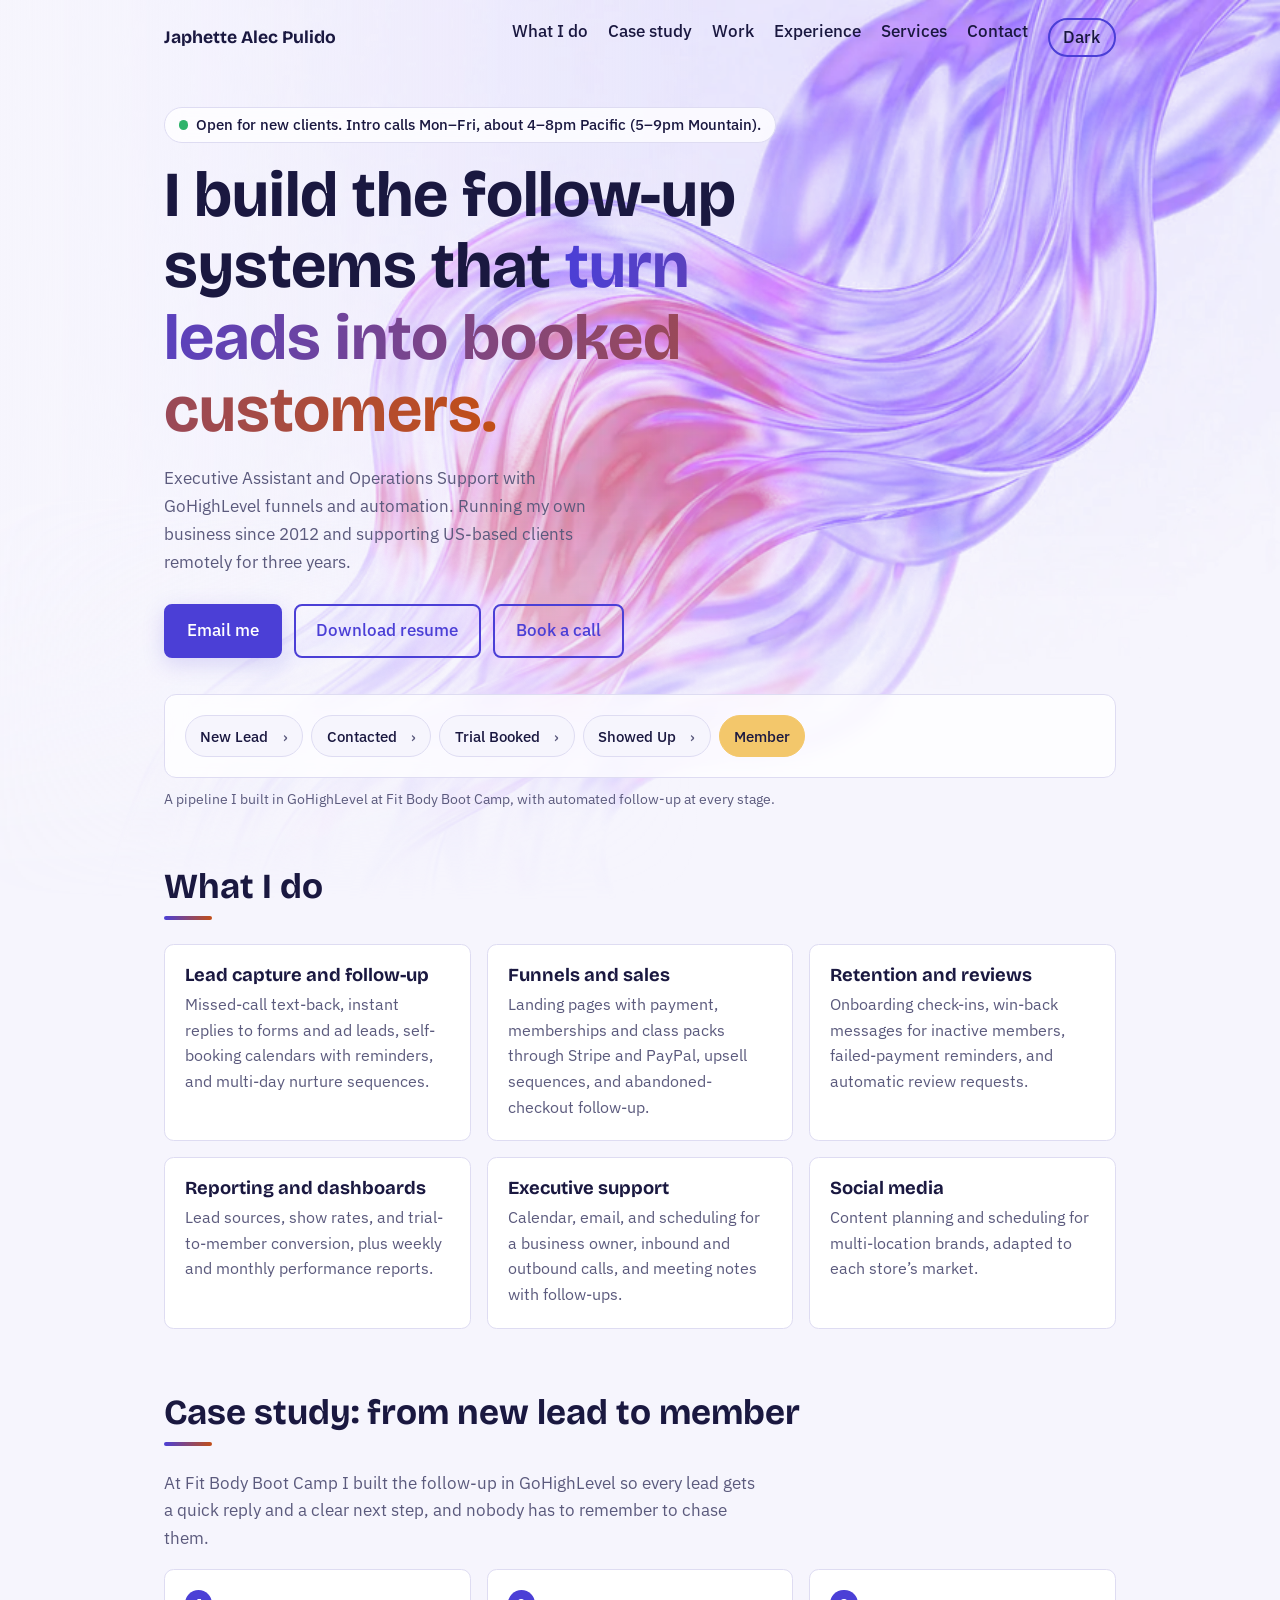
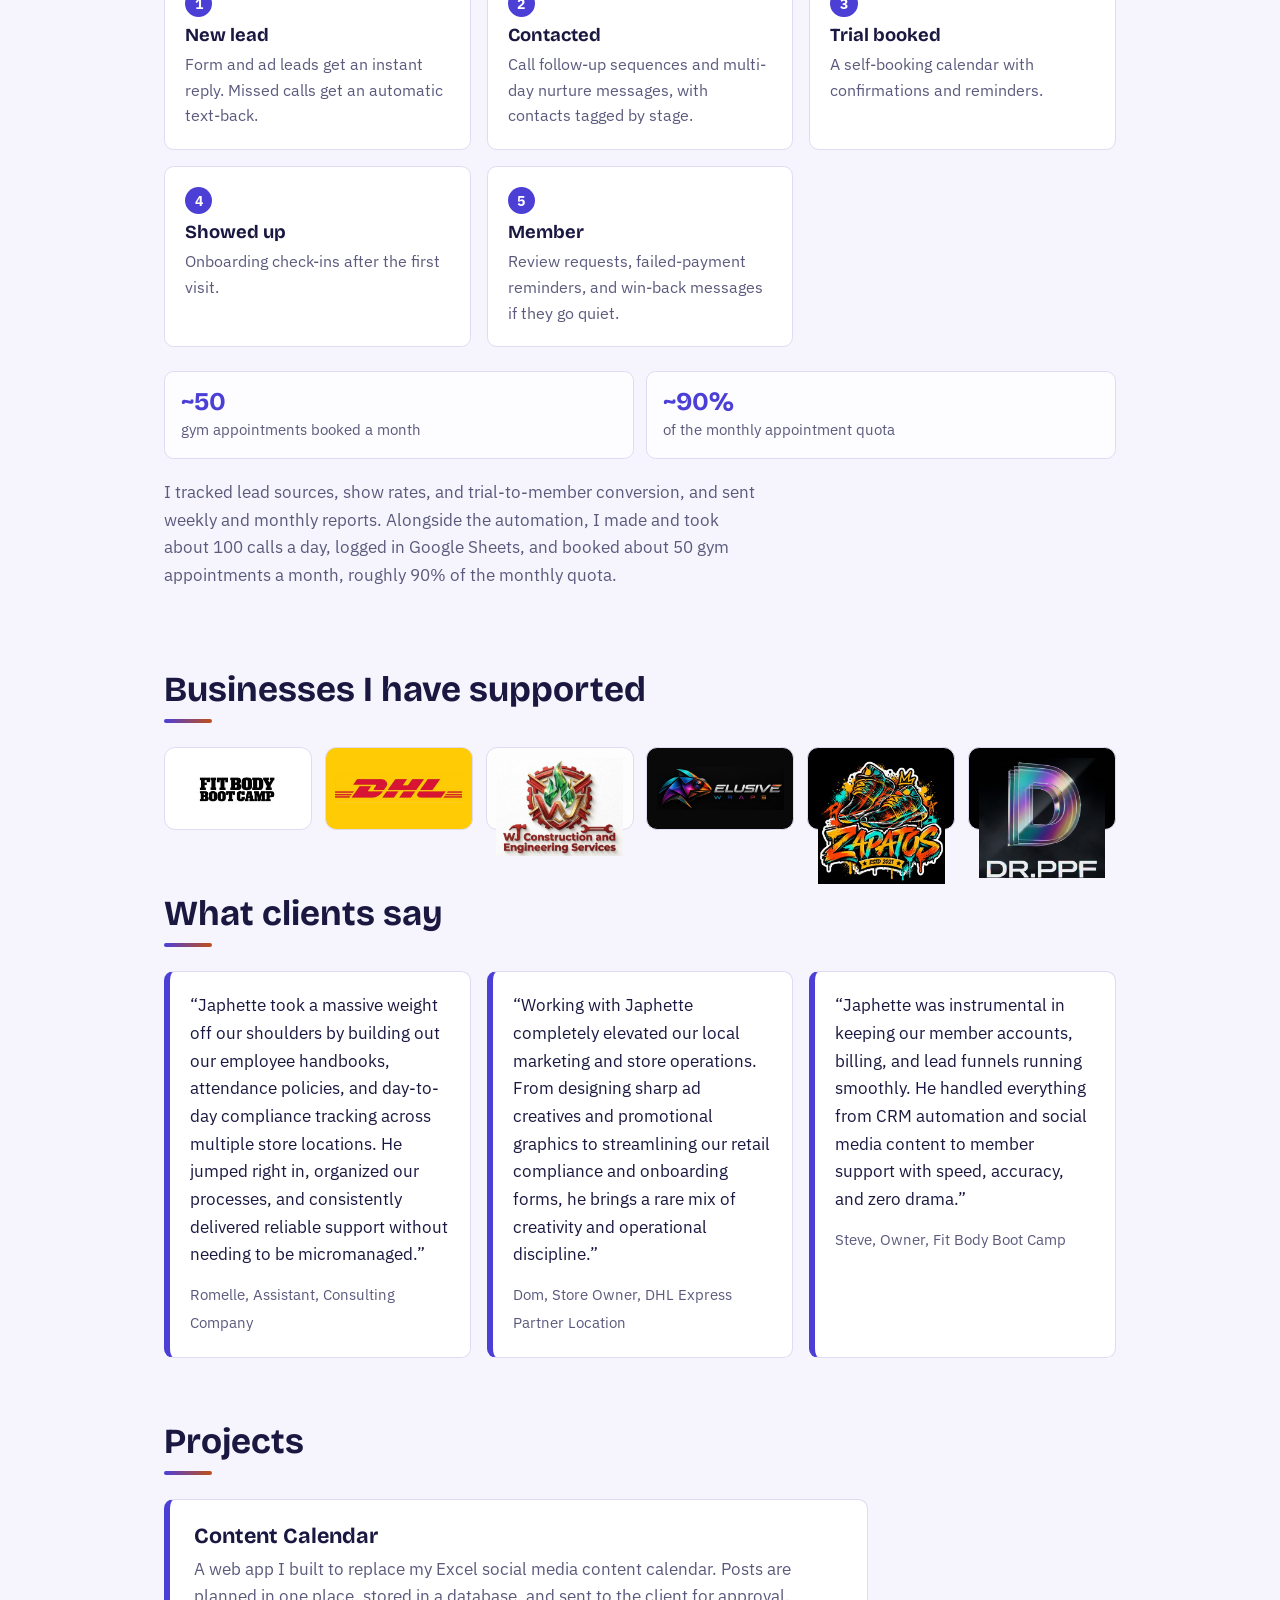
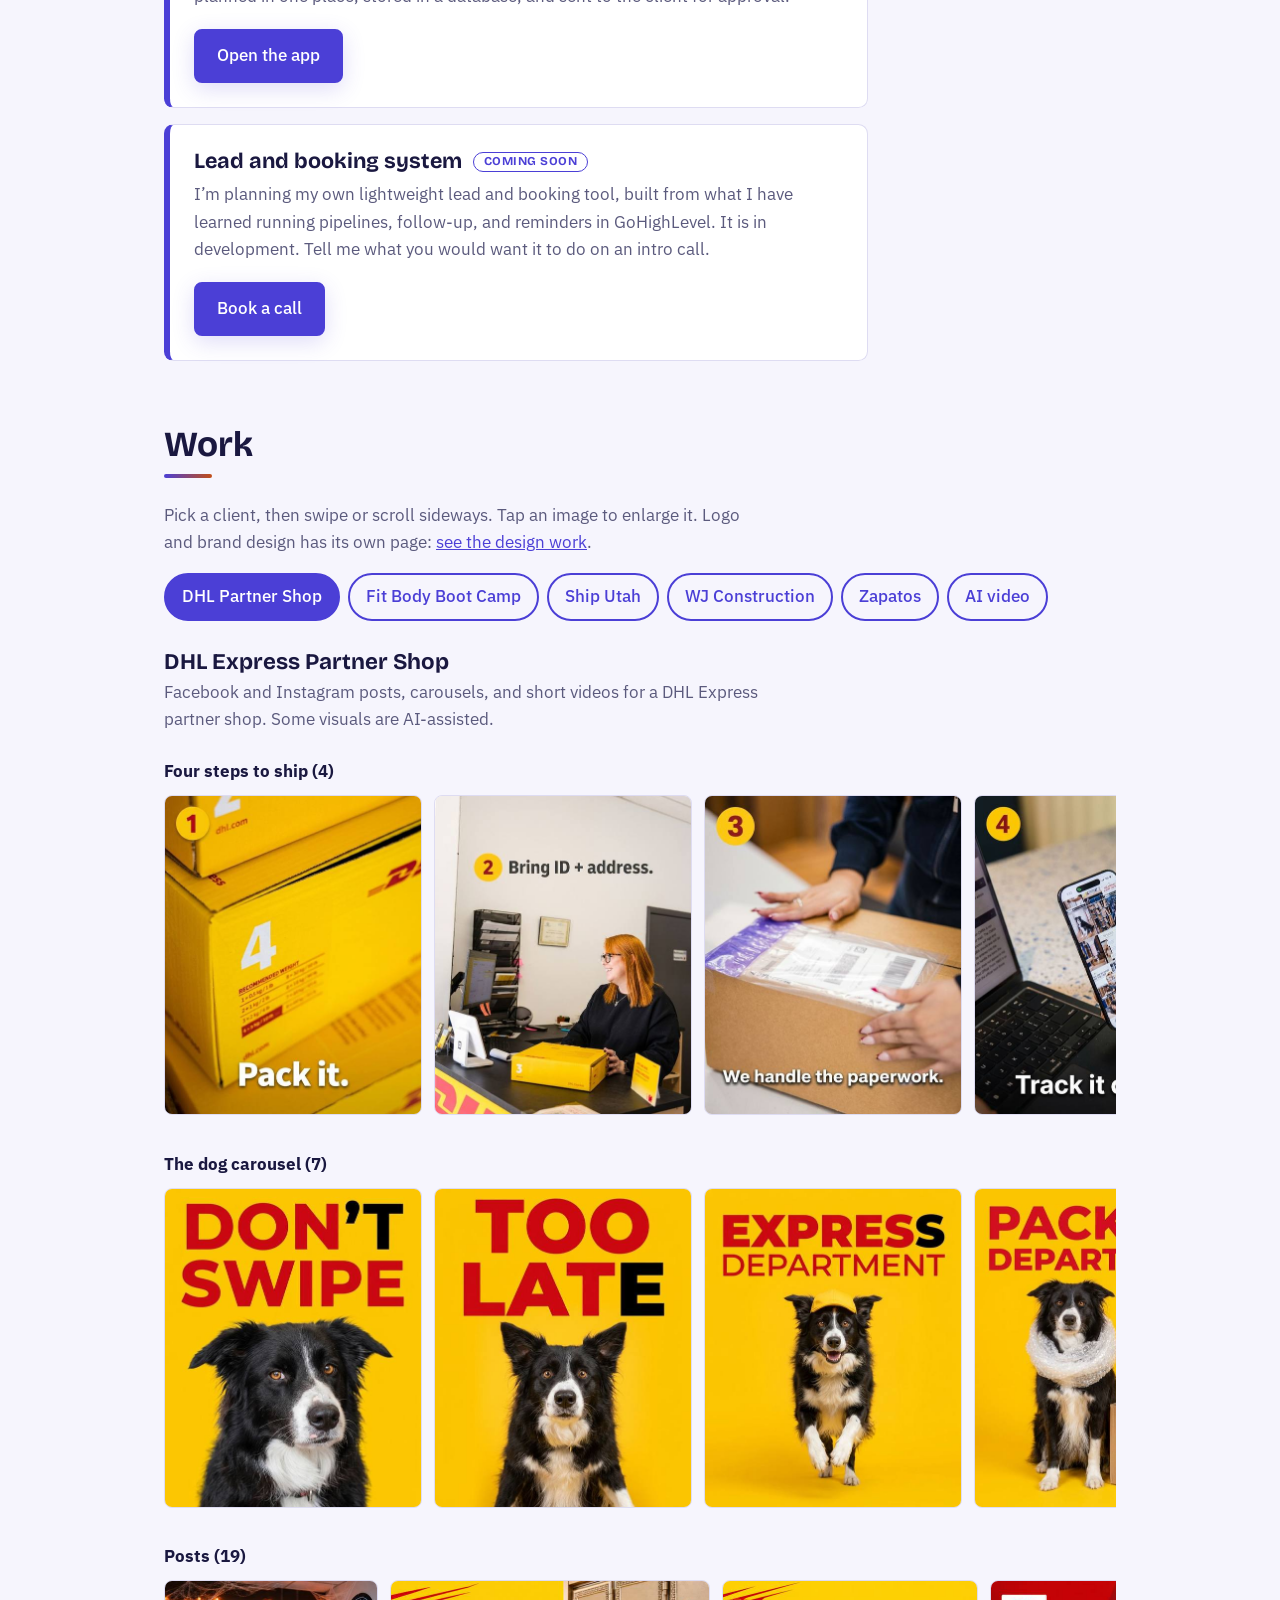
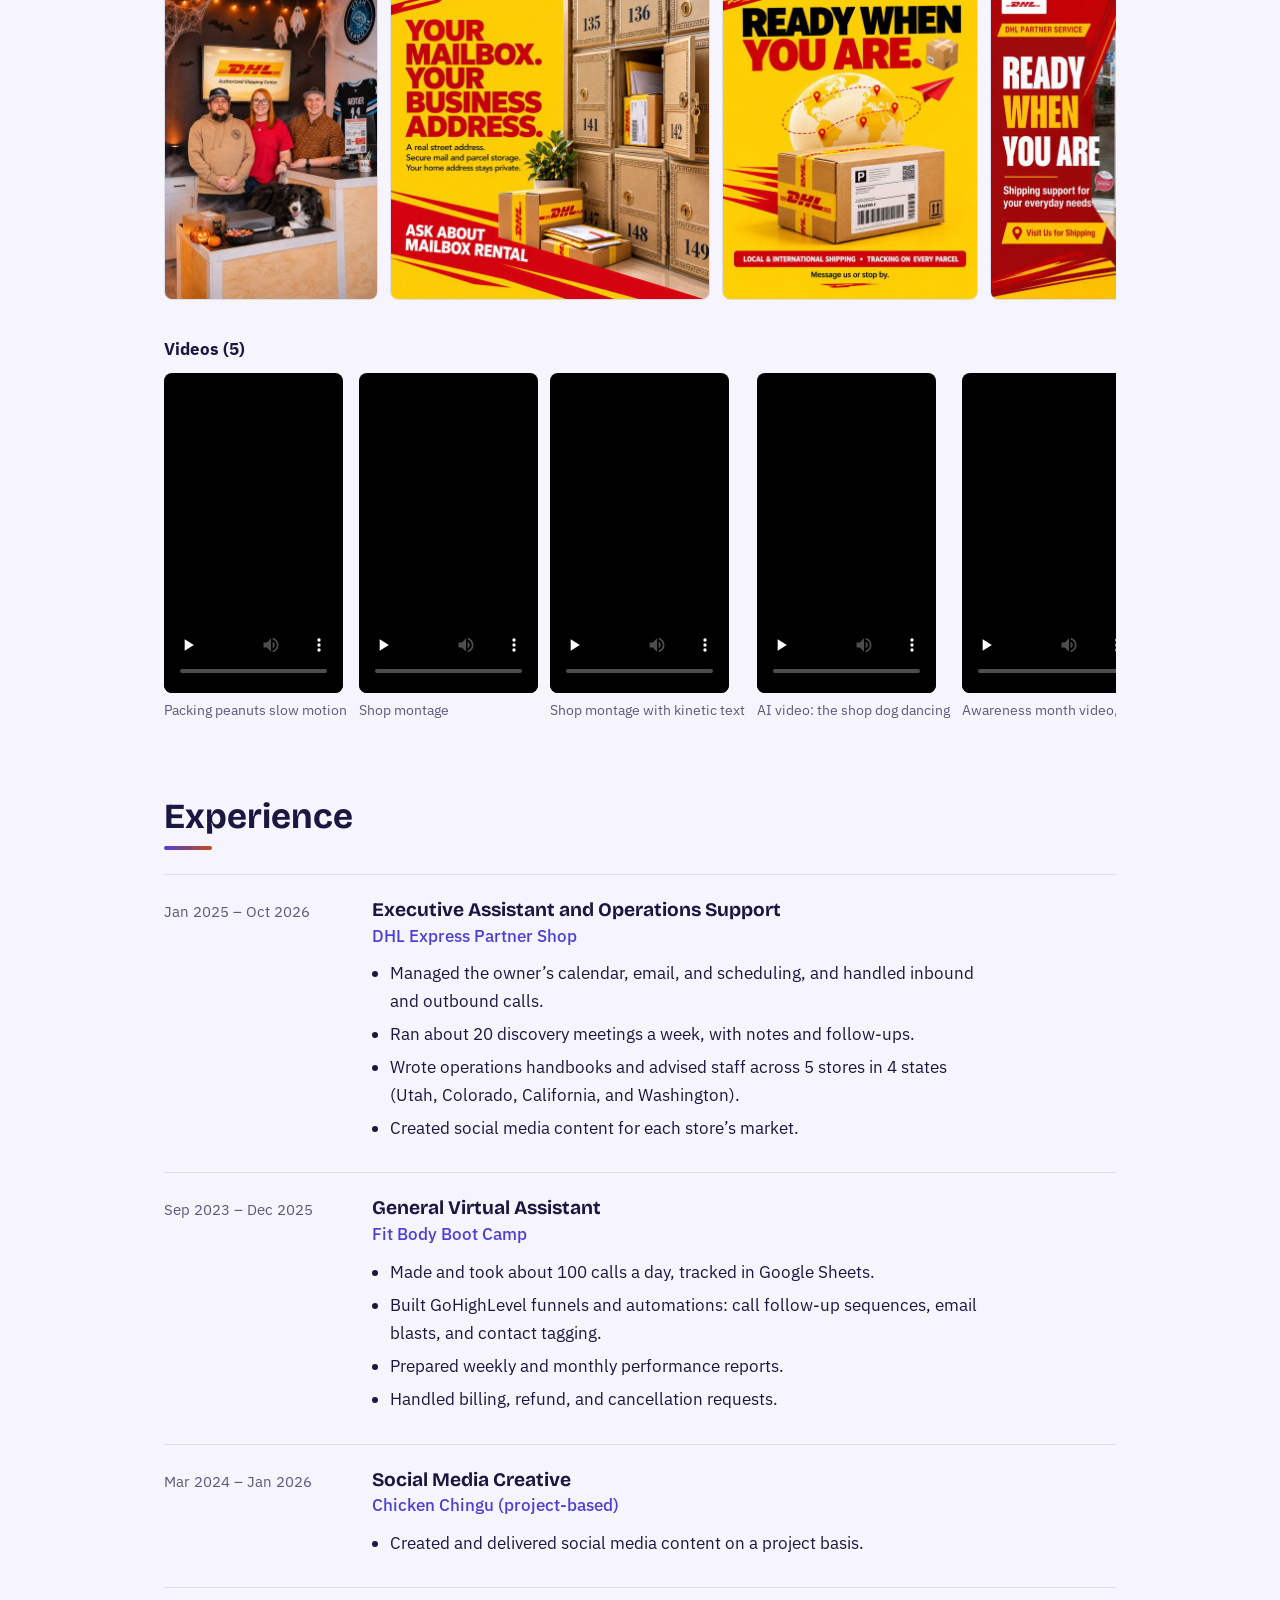
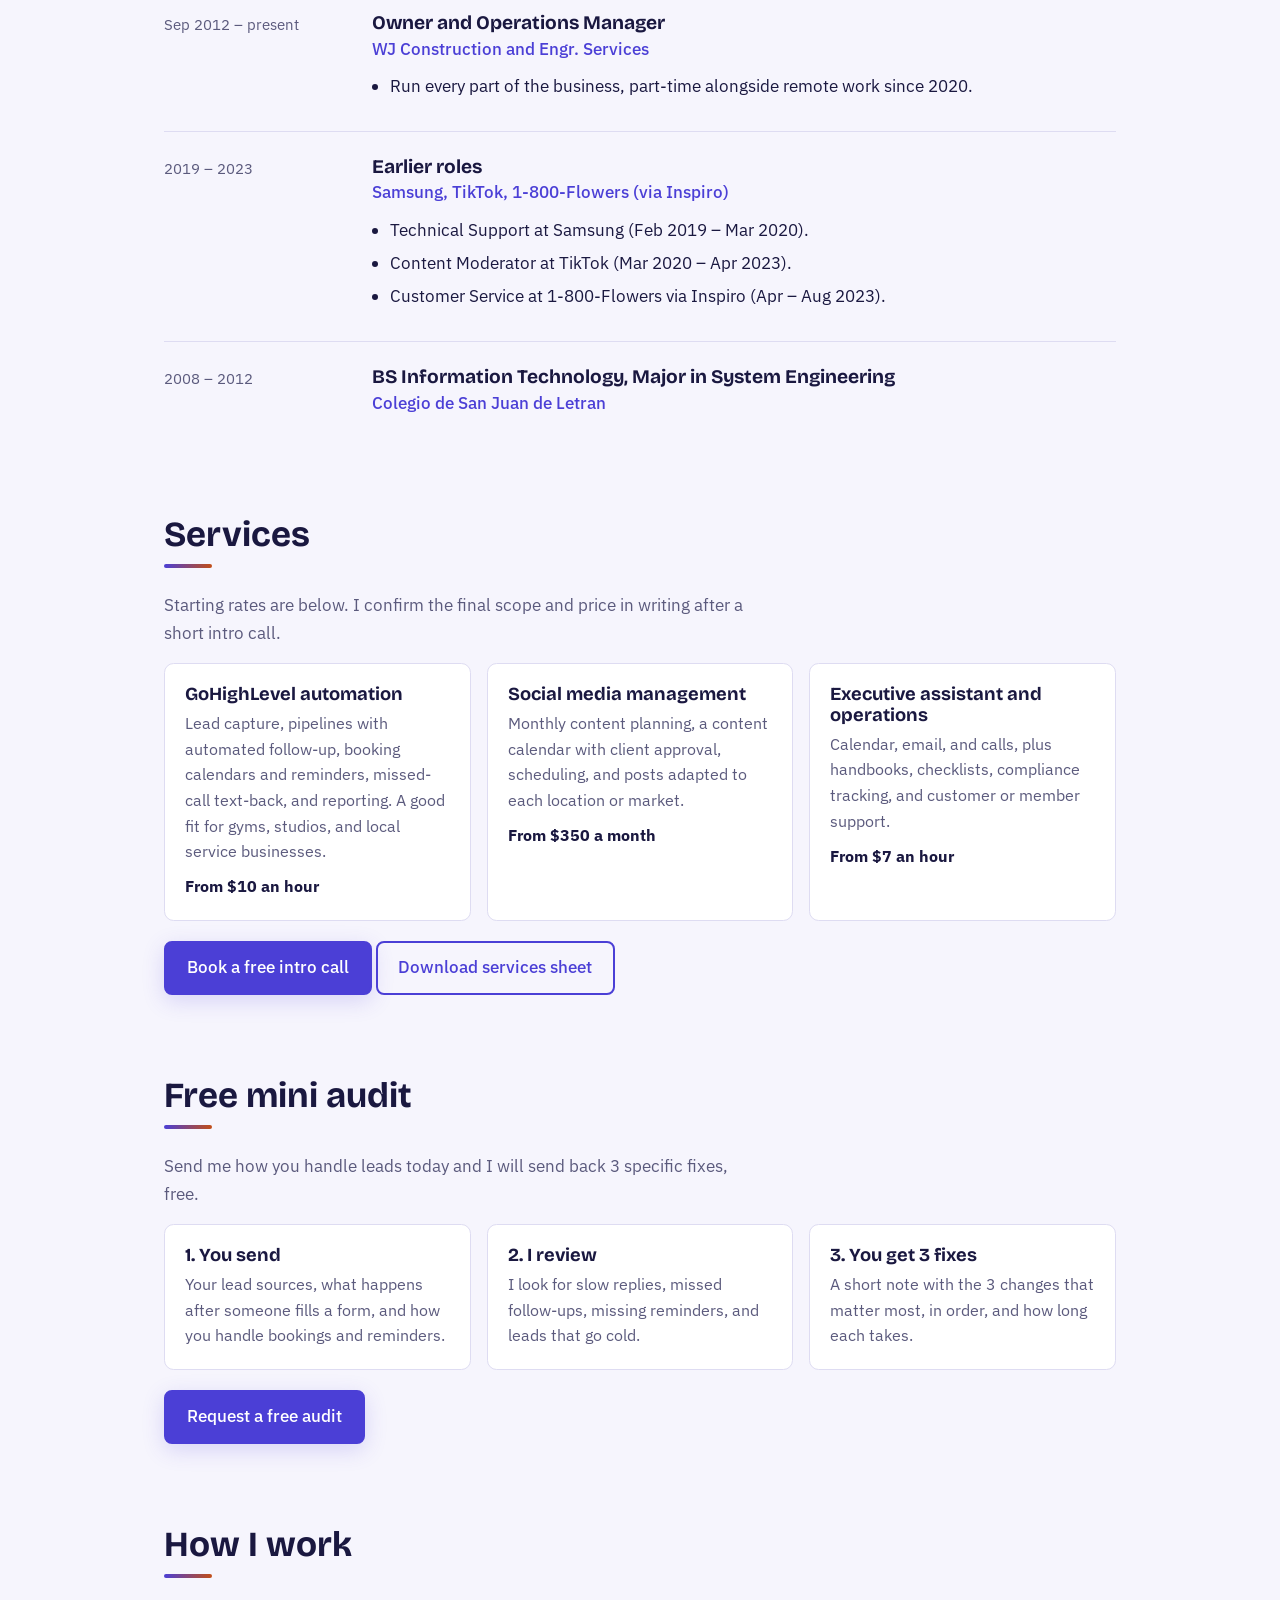
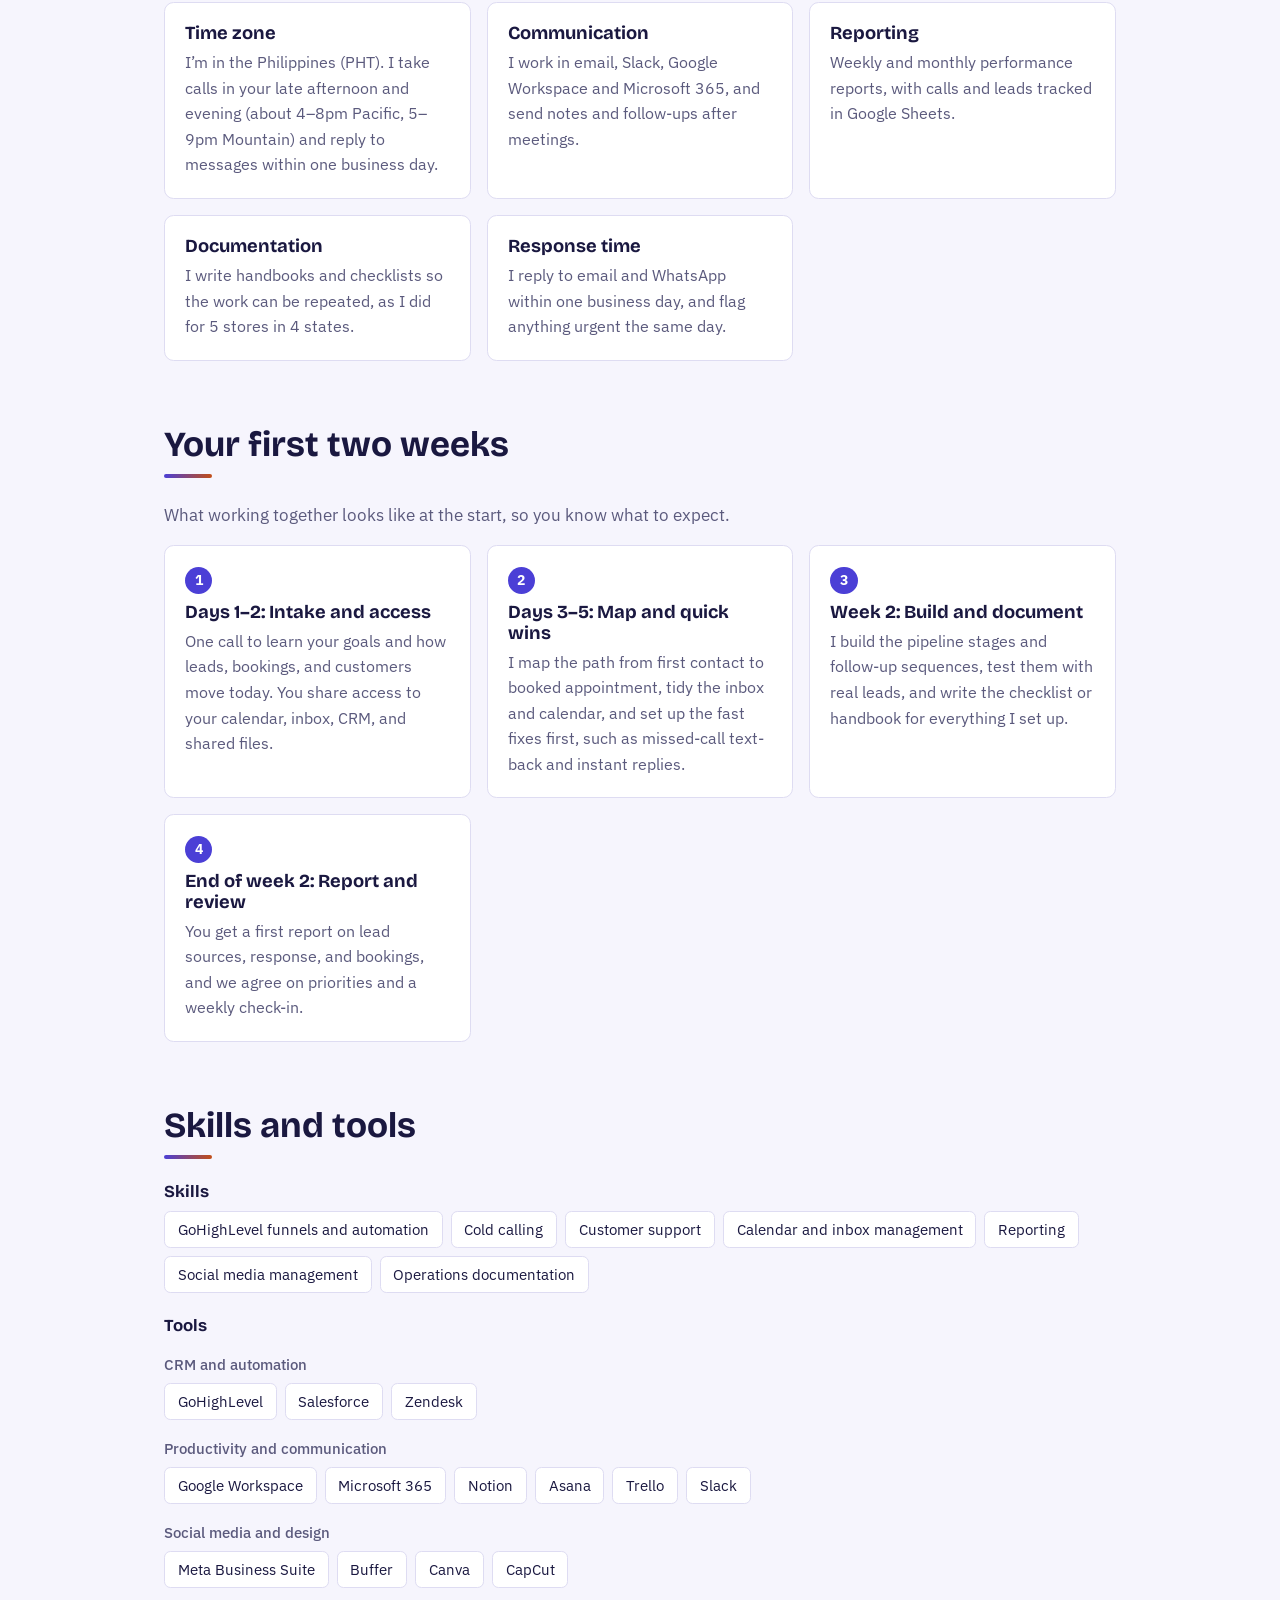
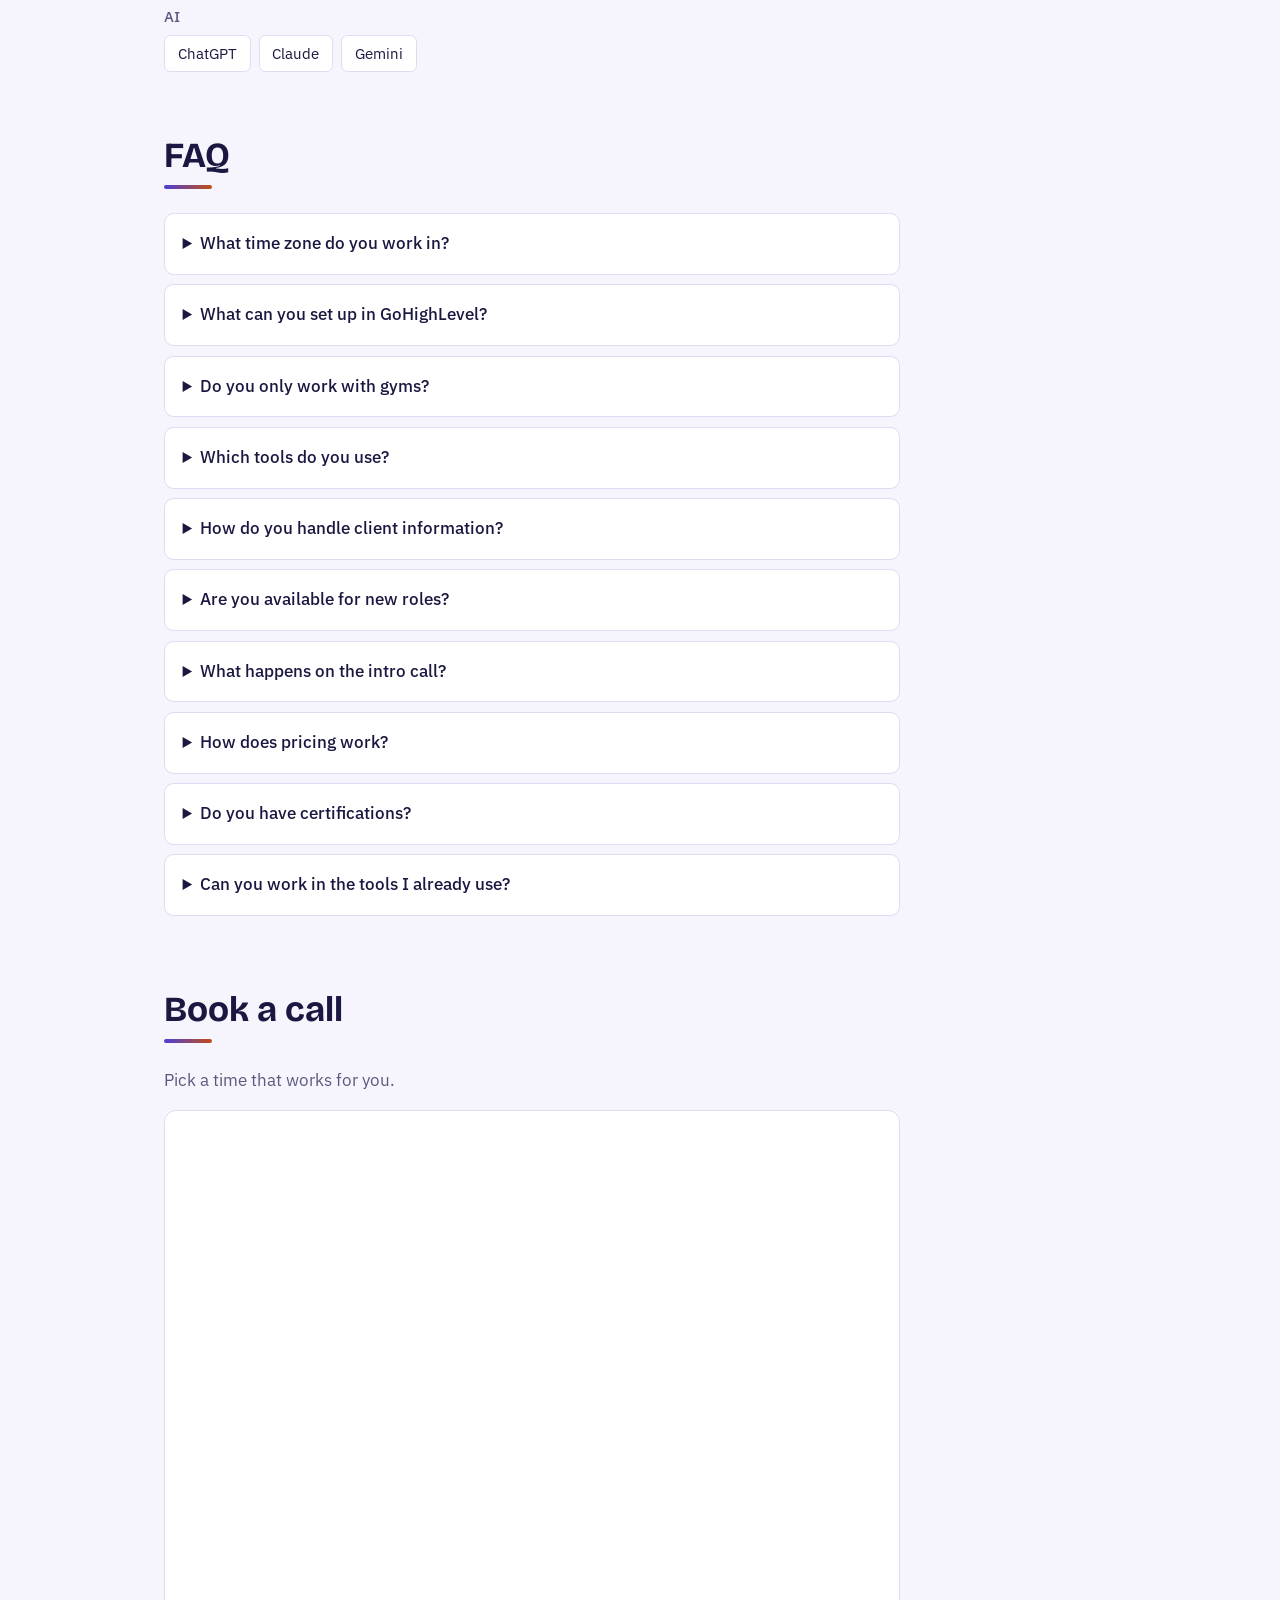
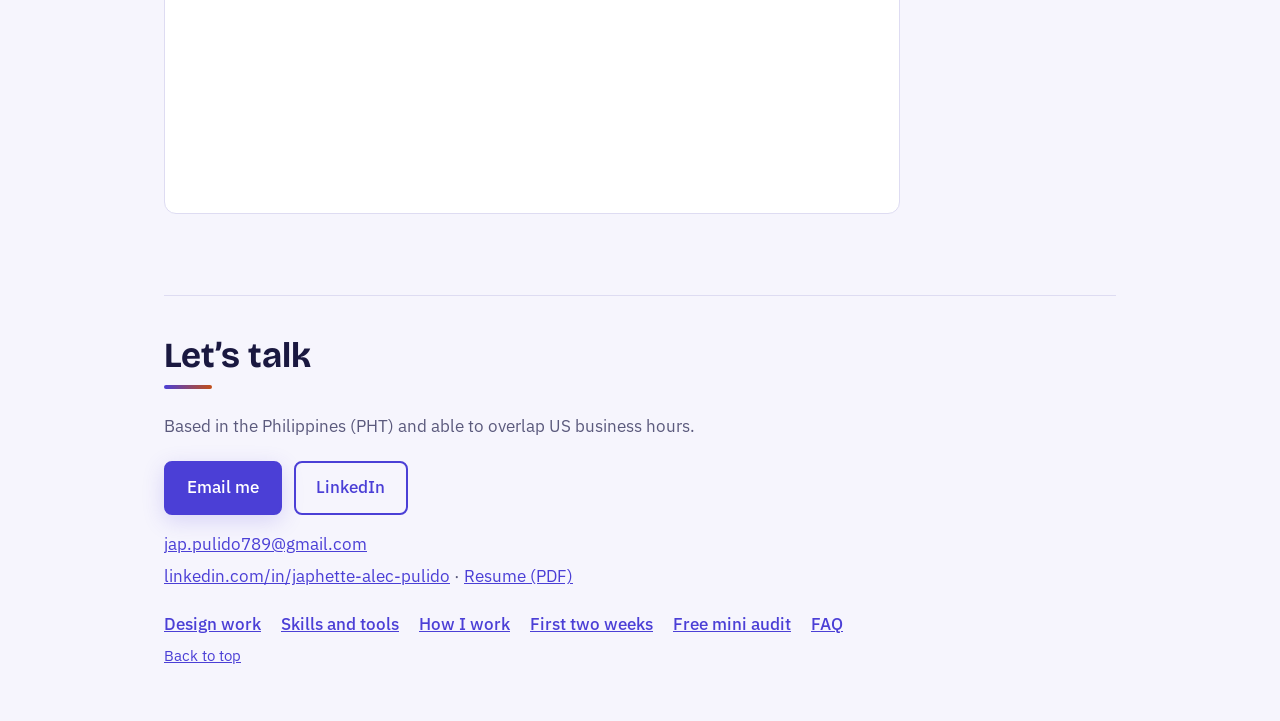
==== commit 10ca1fe7: "Add files via upload" ====
--- a/index.html
+++ b/index.html
@@ -14,9 +14,12 @@
 <meta property="og:image" content="https://japhette-vms.github.io/og-image.jpg">
 <meta property="og:image:width" content="1200">
 <meta property="og:image:height" content="630">
+<meta property="og:image:alt" content="Japhette Alec Pulido, Executive Assistant and GoHighLevel automation">
+<meta property="og:site_name" content="Japhette Alec Pulido">
 <link rel="canonical" href="https://japhette-vms.github.io/">
 <script type="application/ld+json">{"@context": "https://schema.org", "@type": "Person", "name": "Japhette Alec Pulido", "jobTitle": "Executive Assistant & GoHighLevel Automation Specialist", "description": "Executive Assistant and Operations Support with GoHighLevel funnels and automation experience. Based in the Philippines, available to overlap US business hours.", "url": "https://japhette-vms.github.io/", "email": "jap.pulido789@gmail.com", "image": "https://japhette-vms.github.io/profile.jpg", "address": {"@type": "PostalAddress", "addressCountry": "PH"}, "sameAs": ["https://www.linkedin.com/in/japhette-alec-pulido"], "knowsAbout": ["Executive Assistance", "Operations Support", "GoHighLevel", "Funnels and Automation", "Lead Follow-up", "Cold Calling", "Customer Support", "Performance Reporting", "Social Media Management"], "alumniOf": {"@type": "CollegeOrUniversity", "name": "Colegio de San Juan de Letran"}}</script>
 <meta name="twitter:card" content="summary_large_image">
+<meta name="twitter:image" content="https://japhette-vms.github.io/og-image.jpg">
 <link rel="icon" href="data:image/svg+xml,%3Csvg xmlns=%27http://www.w3.org/2000/svg%27 viewBox=%270 0 100 100%27%3E%3Crect width=%27100%27 height=%27100%27 rx=%2722%27 fill=%27%234b3fd6%27/%3E%3Ctext x=%2750%27 y=%2768%27 font-size=%2756%27 text-anchor=%27middle%27 fill=%27white%27 font-family=%27sans-serif%27 font-weight=%27bold%27%3EJP%3C/text%3E%3C/svg%3E">
 <link rel="preconnect" href="https://fonts.googleapis.com">
 <link rel="preconnect" href="https://fonts.gstatic.com" crossorigin>
@@ -80,7 +83,7 @@
 .th:focus-visible{outline:3px solid var(--accent);outline-offset:2px}
 .th img{height:20rem;width:auto;display:block;border-radius:.5rem;border:1px solid var(--line)}
 .strip figure{margin:0;flex:none;scroll-snap-align:start}
-.strip video{height:20rem;display:block;background:#000;border-radius:.5rem}
+.strip video{height:20rem;max-width:85vw;object-fit:contain;display:block;background:#000;border-radius:.5rem}
 figcaption{font-size:.9rem;color:var(--muted);margin-top:.3rem}
 #lb{max-width:96vw;max-height:96vh;padding:0;border:0;background:transparent}
 #lb img{max-width:96vw;max-height:92vh;display:block;border-radius:.5rem}
@@ -93,6 +96,9 @@
 #lb .x{position:absolute;top:.5rem;right:.5rem;width:2.5rem;height:2.5rem;border-radius:50%;border:0;background:rgba(0,0,0,.65);color:#fff;font-size:1.4rem;line-height:1;cursor:pointer}
 footer{margin-top:4rem;padding:2.5rem 0 3rem;border-top:1px solid var(--line)}
 footer p{margin:.3rem 0;color:var(--muted)}
+.more{display:flex;flex-wrap:wrap;gap:.4rem 1.25rem;margin:1.25rem 0 0}.more a{font-weight:500}
+main{display:block}
+@media print{.bg,#stick,#theme,.tabs,.book{display:none!important}.js .rv{opacity:1!important;transform:none!important}body{background:#fff;color:#000}}
 @media (max-width:640px){.hero{grid-template-columns:1fr}.photo{order:-1;width:8rem;height:8rem}.job{grid-template-columns:1fr;gap:.3rem}}
 @media (prefers-reduced-motion:reduce){html{scroll-behavior:auto}}
 
@@ -121,13 +127,14 @@
 @media (prefers-reduced-motion:reduce){#stick{transition:none}}
 
 /* ---- beautification layer ---- */
-:root{--g2:#d9622b;--glow:rgba(75,63,214,.18);--bgimg:url(bg-light.webp)}
+:root{--g2:#c24e17;--glow:rgba(75,63,214,.18);--bgimg:url(bg-light.webp)}
 :root[data-theme="dark"]{--g2:#ff9a76;--glow:rgba(156,147,255,.38);--bgimg:url(bg.jpg)}
 body{position:relative}
 .bg{position:absolute;inset:0 0 auto 0;height:max(100svh,42rem);z-index:-1;pointer-events:none;overflow:hidden;-webkit-mask-image:linear-gradient(#000 55%,transparent);mask-image:linear-gradient(#000 55%,transparent)}
 .bg::before{content:"";position:absolute;inset:0;background:var(--bgimg) right top/cover no-repeat}
 .bg::after{content:"";position:absolute;inset:0;background:linear-gradient(90deg,var(--bg) 0,transparent 55%)}
-.grad{background:linear-gradient(90deg,var(--accent),var(--g2));-webkit-background-clip:text;background-clip:text;color:transparent}
+.grad{color:var(--accent)}
+@supports ((-webkit-background-clip:text) or (background-clip:text)){.grad{background:linear-gradient(90deg,var(--accent),var(--g2));-webkit-background-clip:text;background-clip:text;color:transparent}}
 h2::after{content:"";display:block;width:3rem;height:4px;border-radius:2px;margin-top:.6rem;background:linear-gradient(90deg,var(--accent),var(--g2))}
 .photo{box-shadow:0 0 0 2px var(--accent),0 0 48px var(--glow)}
 .pill,.pipe,.stats li{background:var(--surface);background:color-mix(in srgb,var(--surface) 76%,transparent);-webkit-backdrop-filter:blur(10px);backdrop-filter:blur(10px)}
@@ -143,18 +150,19 @@
 </head>
 <body>
 <div class="bg" aria-hidden="true"></div>
-<a class="skip" href="#work">Skip to content</a>
+<a class="skip" href="#main">Skip to content</a>
 <div class="wrap" id="top">
-<nav><b>Japhette Alec Pulido</b><div><a href="#work">What I do</a><a href="#case-study">Case study</a><a href="#my-work">Work</a><a href="design.html">Design</a><a href="#experience">Experience</a><a href="#services">Services</a><a href="#how">How I work</a><a href="#faq">FAQ</a><a href="#contact">Contact</a><button id="theme" type="button" aria-pressed="false">Noir</button></div></nav>
-
+<nav aria-label="Primary"><b>Japhette Alec Pulido</b><div><a href="#work">What I do</a><a href="#case-study">Case study</a><a href="#my-work">Work</a><a href="#experience">Experience</a><a href="#services">Services</a><a href="#contact">Contact</a><button id="theme" type="button" aria-pressed="false">Dark</button></div></nav>
+
+<main id="main" tabindex="-1">
 <header class="hero">
 <div>
 <span class="pill" id="avail">Open to new roles · Philippines (PHT) · overlaps US hours</span>
-<h1>I build the follow-up systems that <span class="grad">turn leads into members.</span></h1>
+<h1>I build the follow-up systems that <span class="grad">turn leads into booked customers.</span></h1>
 <p>Executive Assistant and Operations Support with GoHighLevel funnels and automation. Running my own business since 2012 and supporting US-based clients remotely for three years.</p>
-<div class="btns"><a class="btn main" href="mailto:jap.pulido789@gmail.com">Email me</a><a class="btn alt" href="resume.pdf">Download resume</a><a class="btn alt" href="#audit">Free mini audit</a><a class="btn alt" href="#book" id="bookbtn" hidden>Book a call</a></div>
-</div>
-<img class="photo" src="profile.jpg" alt="Portrait of Japhette Alec Pulido" onerror="this.style.display='none'">
+<div class="btns"><a class="btn main" href="mailto:jap.pulido789@gmail.com">Email me</a><a class="btn alt" href="resume.pdf">Download resume</a><a class="btn alt" href="#book" id="bookbtn" hidden>Book a call</a></div>
+</div>
+<img class="photo" src="profile.jpg" width="176" height="176" fetchpriority="high" alt="Portrait of Japhette Alec Pulido" onerror="this.style.display='none'">
 </header>
 
 <ol class="pipe" aria-label="Example lead pipeline I have built in GoHighLevel">
@@ -214,7 +222,7 @@
 <div class="proj soon" style="margin-top:1rem">
 <h3>Lead and booking system <span class="badge">Coming soon</span></h3>
 <p>I’m planning my own lightweight lead and booking tool, built from what I have learned running pipelines, follow-up, and reminders in GoHighLevel. It is in development. Tell me what you would want it to do on an intro call.</p>
-<a class="btn main" href="#book">Book a call</a>
+<a class="btn main booklnk" href="mailto:jap.pulido789@gmail.com?subject=Lead%20and%20booking%20system">Email me your ideas</a>
 </div>
 </section>
 
@@ -253,14 +261,14 @@
 </section>
 
 <section id="services">
-<h2>Services and pricing</h2>
-<p class="gd">Starting rates are below. I confirm the final scope and price in writing after a short intro call.</p>
+<h2>Services</h2>
+<p class="gd" id="pricenote">I confirm the final scope and price in writing after a short intro call.</p>
 <div class="grid">
 <div><h3>GoHighLevel automation</h3><p>Lead capture, pipelines with automated follow-up, booking calendars and reminders, missed-call text-back, and reporting. A good fit for gyms, studios, and local service businesses.</p><p class="price" data-k="automation" hidden></p></div>
 <div><h3>Social media management</h3><p>Monthly content planning, a content calendar with client approval, scheduling, and posts adapted to each location or market.</p><p class="price" data-k="social" hidden></p></div>
 <div><h3>Executive assistant and operations</h3><p>Calendar, email, and calls, plus handbooks, checklists, compliance tracking, and customer or member support.</p><p class="price" data-k="ea" hidden></p></div>
 </div>
-<p style="margin-top:1.25rem"><a class="btn main" href="#book">Book a free intro call</a> <a class="btn alt" href="services-and-rates.pdf" download>Download services sheet</a></p>
+<p style="margin-top:1.25rem"><a class="btn main booklnk" href="mailto:jap.pulido789@gmail.com?subject=Intro%20call">Email for a free intro call</a> <a class="btn alt" href="services-and-rates.pdf" download>Download services sheet</a></p>
 </section>
 
 <section id="audit">
@@ -315,10 +323,10 @@
 <details><summary>Do you only work with gyms?</summary><p>No. My work includes a DHL Express partner shop network (5 stores in 4 states), a construction and engineering business, and fitness studios.</p></details>
 <details><summary>Which tools do you use?</summary><p>GoHighLevel, Salesforce, Zendesk, Google Workspace, Microsoft 365, Notion, Asana, Trello, Slack, Meta Business Suite, Buffer, Canva, CapCut, and AI tools such as ChatGPT, Claude, and Gemini. The full list is under Skills.</p></details>
 <details><summary>How do you handle client information?</summary><p>I keep client and customer details out of public work. For example, I blurred customer names on package labels in this portfolio.</p></details>
-<details><summary>Are you available for new roles?</summary><p>Yes. Email or message me on WhatsApp to talk about hours and a start date.</p></details>
+<details><summary>Are you available for new roles?</summary><p>Yes. Email me or message me on LinkedIn to talk about hours and a start date.</p></details>
 <details><summary>What happens on the intro call?</summary><p>We spend 30 minutes on your goals and how leads, bookings, and social media work today. I tell you honestly whether I can help, and if so, what I would do first. There is no prep and no cost.</p></details>
 <details><summary>How does pricing work?</summary><p>I quote after the intro call, based on the size of the work. You get the scope and price in writing before we start.</p></details>
-<details><summary>Do you have certifications?</summary><p>No. I’m self-taught and learned by doing the work across gyms, a DHL Express partner shop network, and an engineering business. The case study, testimonials, and work samples on this page show what I have done.</p></details>
+<details><summary>Do you have certifications?</summary><p>No. I’m self-taught and learned by doing the work across gyms, a DHL Express partner shop network, and an engineering business. The case study and work samples on this page show what I have done.</p></details>
 <details><summary>Can you work in the tools I already use?</summary><p>Yes. I work in your existing CRM, calendar, and communication tools, and I can set up GoHighLevel if you don’t have a system yet.</p></details>
 </section>
 
@@ -333,13 +341,14 @@
 <p>Based in the Philippines (PHT) and able to overlap US business hours.</p>
 <div class="btns" style="margin:1.25rem 0 1rem">
 <a class="btn main" href="mailto:jap.pulido789@gmail.com">Email me</a>
-<a class="btn alt" href="https://wa.me/639569027896" target="_blank" rel="noopener">WhatsApp</a>
 <a class="btn alt" href="https://www.linkedin.com/in/japhette-alec-pulido/" target="_blank" rel="noopener">LinkedIn</a>
 </div>
-<p><a href="mailto:jap.pulido789@gmail.com">jap.pulido789@gmail.com</a> · <a href="https://wa.me/639569027896" target="_blank" rel="noopener">+63 956 902 7896</a></p>
+<p><a href="mailto:jap.pulido789@gmail.com">jap.pulido789@gmail.com</a></p>
 <p><a href="https://www.linkedin.com/in/japhette-alec-pulido/" target="_blank" rel="noopener">linkedin.com/in/japhette-alec-pulido</a> · <a href="resume.pdf">Resume (PDF)</a></p>
+<p class="more"><a href="design.html">Design work</a><a href="#skills">Skills and tools</a><a href="#how">How I work</a><a href="#first-weeks">First two weeks</a><a href="#audit">Free mini audit</a><a href="#faq">FAQ</a></p>
 <p class="up"><a href="#top">Back to top</a></p>
 </footer>
+</main>
 </div>
 <a id="stick" class="btn main off" href="#contact">Contact</a>
 <dialog id="lb" aria-label="Enlarged image"><img alt=""><button type="button" class="x" aria-label="Close">×</button></dialog>
@@ -360,23 +369,21 @@
 new IntersectionObserver(function(e){hid.ct=e[0].isIntersecting;upd()},{threshold:0}).observe(ct);
 hid.hero=true;upd();}else{st.classList.remove("off")}
 function safe(u){return typeof u==="string"&&/^(https:\/\/|[A-Za-z0-9_\-\/.]+$)/.test(u)}
-fetch("site-config.json",{cache:"no-cache"}).then(function(r){return r.ok?r.json():{}}).catch(function(){return {}}).then(function(c){var pr=c.prices||{};document.querySelectorAll(".price[data-k]").forEach(function(e){var v=pr[e.dataset.k];if(typeof v==="string"&&v.trim()){e.textContent=v;e.hidden=false}});
-if(!c)return;
+fetch("site-config.json",{cache:"no-cache"}).then(function(r){return r.ok?r.json():{}}).catch(function(){return {}}).then(function(c){c=c||{};var pr=c.prices||{},shown=false;document.querySelectorAll(".price[data-k]").forEach(function(e){var v=pr[e.dataset.k];if(typeof v==="string"&&v.trim()){e.textContent=v;e.hidden=false;shown=true}});if(shown){$("pricenote").textContent="Starting rates are below. I confirm the final scope and price in writing after a short intro call."}
 if(c.availability){$("avail").textContent=c.availability}
 if(safe(c.intro_video)){var v=$("introv");v.src=c.intro_video;if(safe(c.intro_poster))v.poster=c.intro_poster;$("intro").hidden=false}
-if(safe(c.booking_url)&&/^https:\/\//.test(c.booking_url)){$("bookframe").src=c.booking_url;$("book").hidden=false;var b=$("bookbtn");b.hidden=false}
+if(safe(c.booking_url)&&/^https:\/\//.test(c.booking_url)){$("bookframe").src=c.booking_url;$("book").hidden=false;var b=$("bookbtn");b.hidden=false;document.querySelectorAll(".booklnk").forEach(function(a){a.href="#book";a.textContent=a.textContent.indexOf("intro")>-1?"Book a free intro call":"Book a call"})}
 if(c.testimonials&&c.testimonials.length){var q=$("quotes");c.testimonials.forEach(function(t){if(!t||!t.quote)return;var bq=document.createElement("blockquote"),p=document.createElement("p"),ci=document.createElement("cite");p.textContent="\u201c"+t.quote+"\u201d";ci.textContent=[t.name,t.role].filter(Boolean).join(", ");bq.appendChild(p);bq.appendChild(ci);q.appendChild(bq)});if(q.children.length)$("proof").hidden=false}
 if(c.certifications&&c.certifications.length){var l=$("certlist");c.certifications.forEach(function(x){var li=document.createElement("li");li.textContent=x;l.appendChild(li)});$("certs").hidden=false}
-if(c.results&&c.results.length){var s=$("stats");c.results.forEach(function(x){if(!x||!x.value)return;var li=document.createElement("li"),b=document.createElement("b"),sp=document.createElement("span");b.textContent=x.value;sp.textContent=x.label||"";li.appendChild(b);li.appendChild(sp);s.appendChild(li)})}
+if(c.results&&c.results.length){var s=$("stats");s.innerHTML="";c.results.forEach(function(x){if(!x||!x.value)return;var li=document.createElement("li"),b=document.createElement("b"),sp=document.createElement("span");b.textContent=x.value;sp.textContent=x.label||"";li.appendChild(b);li.appendChild(sp);s.appendChild(li)})}
 if(safe(c.workflow_screenshot)){var f=$("shot"),im=f.querySelector("img");im.src=c.workflow_screenshot;im.alt=c.workflow_caption||"GoHighLevel workflow";f.querySelector("figcaption").textContent=c.workflow_caption||"";f.hidden=false}
-if(c.goatcounter&&/^[a-z0-9-]+$/i.test(c.goatcounter)){var sc=document.createElement("script");sc.async=true;sc.src="https://gc.zgo.at/count.js";sc.setAttribute("data-goatcounter","https://"+c.goatcounter+".goatcounter.com/count");document.body.appendChild(sc)}
 });
 })();
 </script>
 <script>
 (function(){var r=document.documentElement,b=document.getElementById("theme");
 function sys(){return window.matchMedia&&matchMedia("(prefers-color-scheme:dark)").matches?"dark":"light"}
-function apply(t){r.setAttribute("data-theme",t);b.textContent=t==="dark"?"Bright":"Noir";b.setAttribute("aria-pressed",t==="dark");b.setAttribute("aria-label",t==="dark"?"Switch to Bright mode":"Switch to Noir mode")}
+function apply(t){r.setAttribute("data-theme",t);b.textContent=t==="dark"?"Light":"Dark";b.setAttribute("aria-pressed",t==="dark");b.setAttribute("aria-label",t==="dark"?"Switch to light mode":"Switch to dark mode")}
 var s=null;try{s=localStorage.getItem("theme")}catch(e){}
 apply(s==="dark"||s==="light"?s:sys());
 b.addEventListener("click",function(){var t=r.getAttribute("data-theme")==="dark"?"light":"dark";apply(t);try{localStorage.setItem("theme",t)}catch(e){}});})();
@@ -388,6 +395,6 @@
 s.forEach(function(x){x.classList.add("rv");io.observe(x)});})();
 </script>
 <script data-goatcounter="https://jap-portfolio.goatcounter.com/count"
-        async src="//gc.zgo.at/count.js"></script>
+        async src="https://gc.zgo.at/count.js"></script>
 </body>
 </html>
